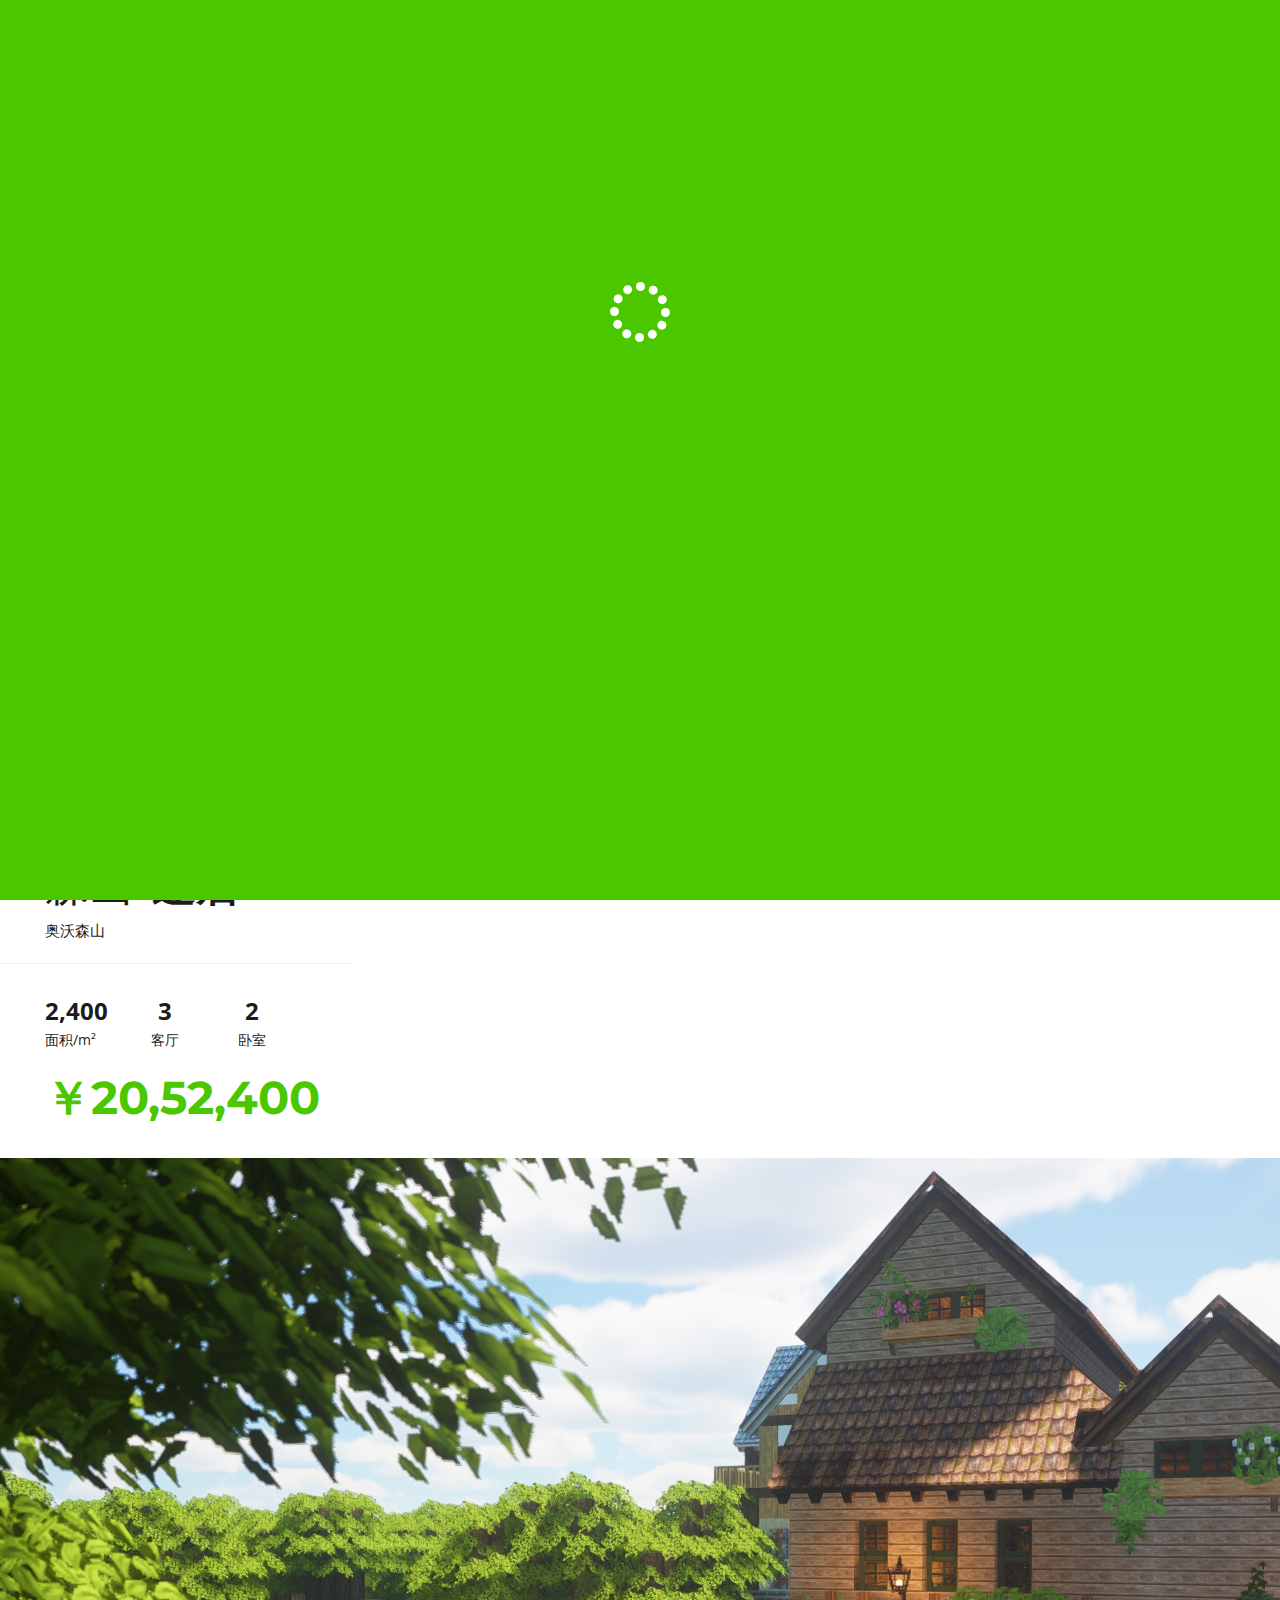
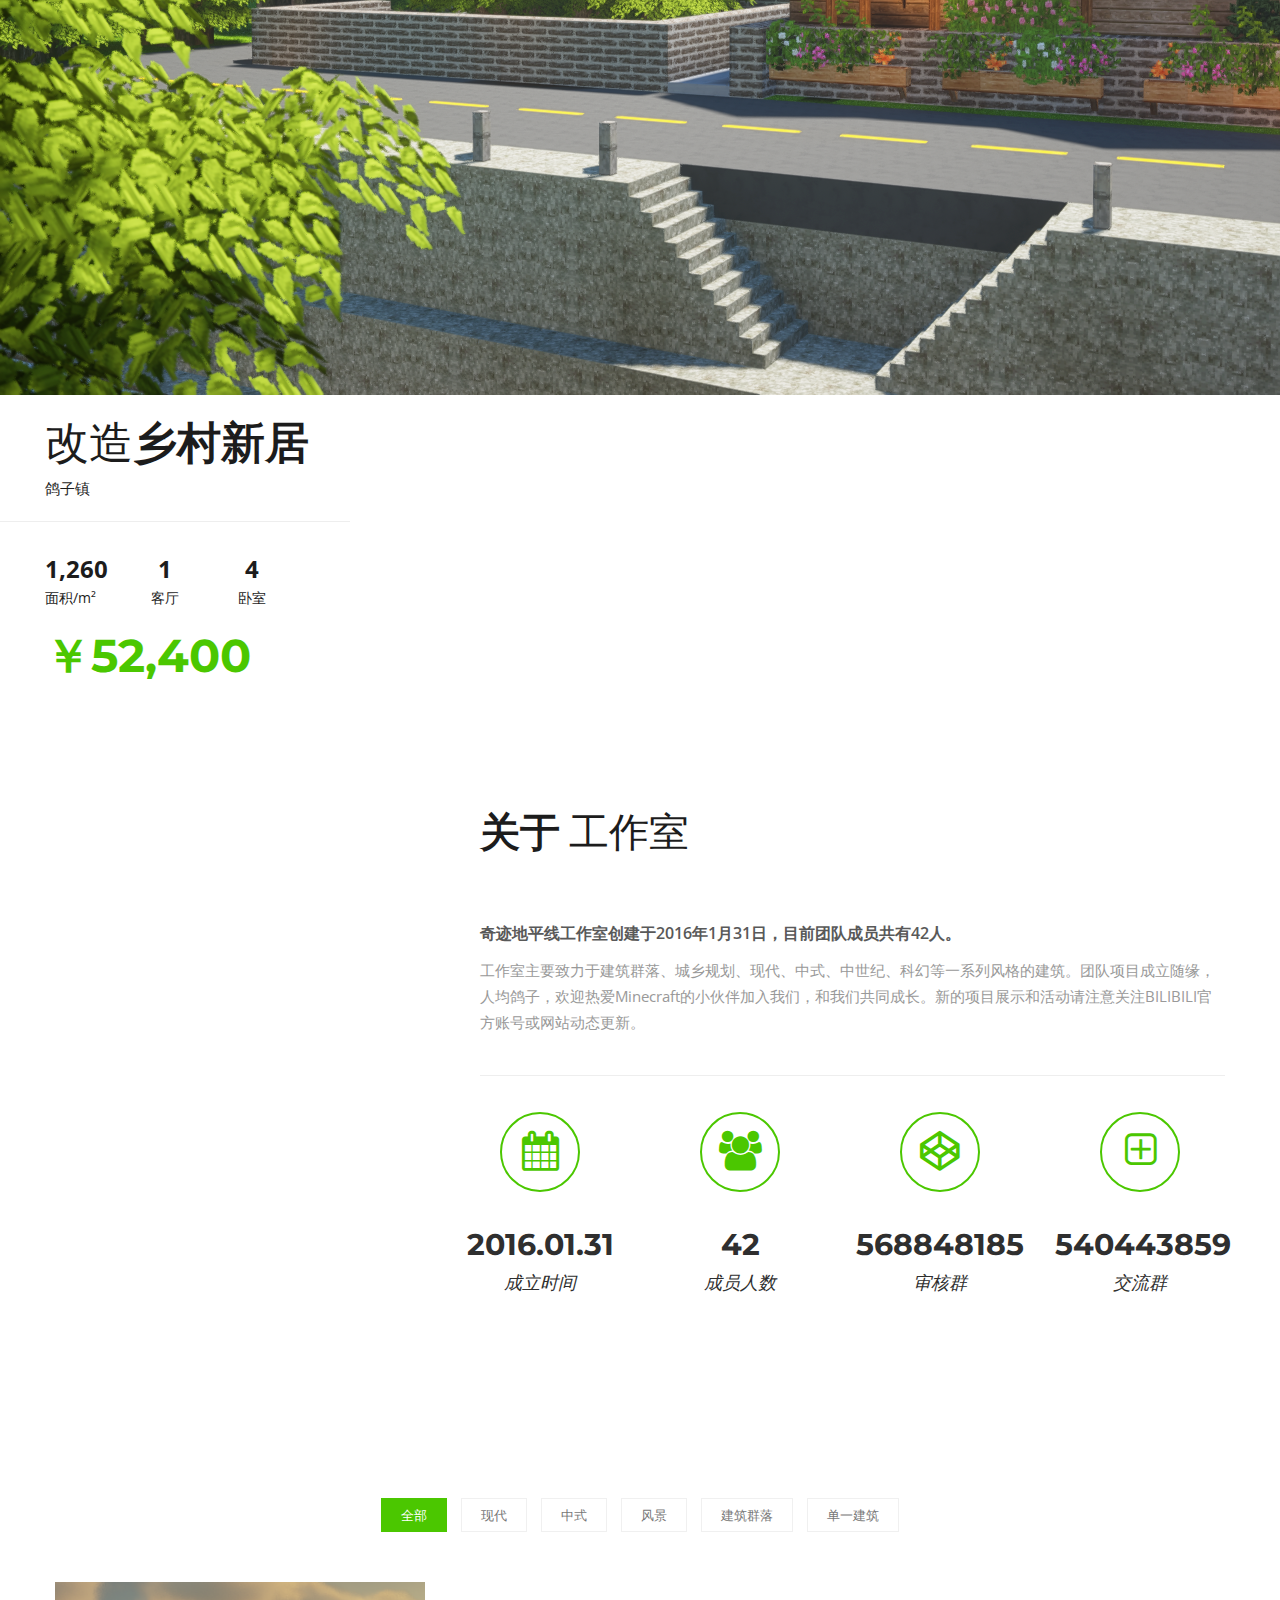
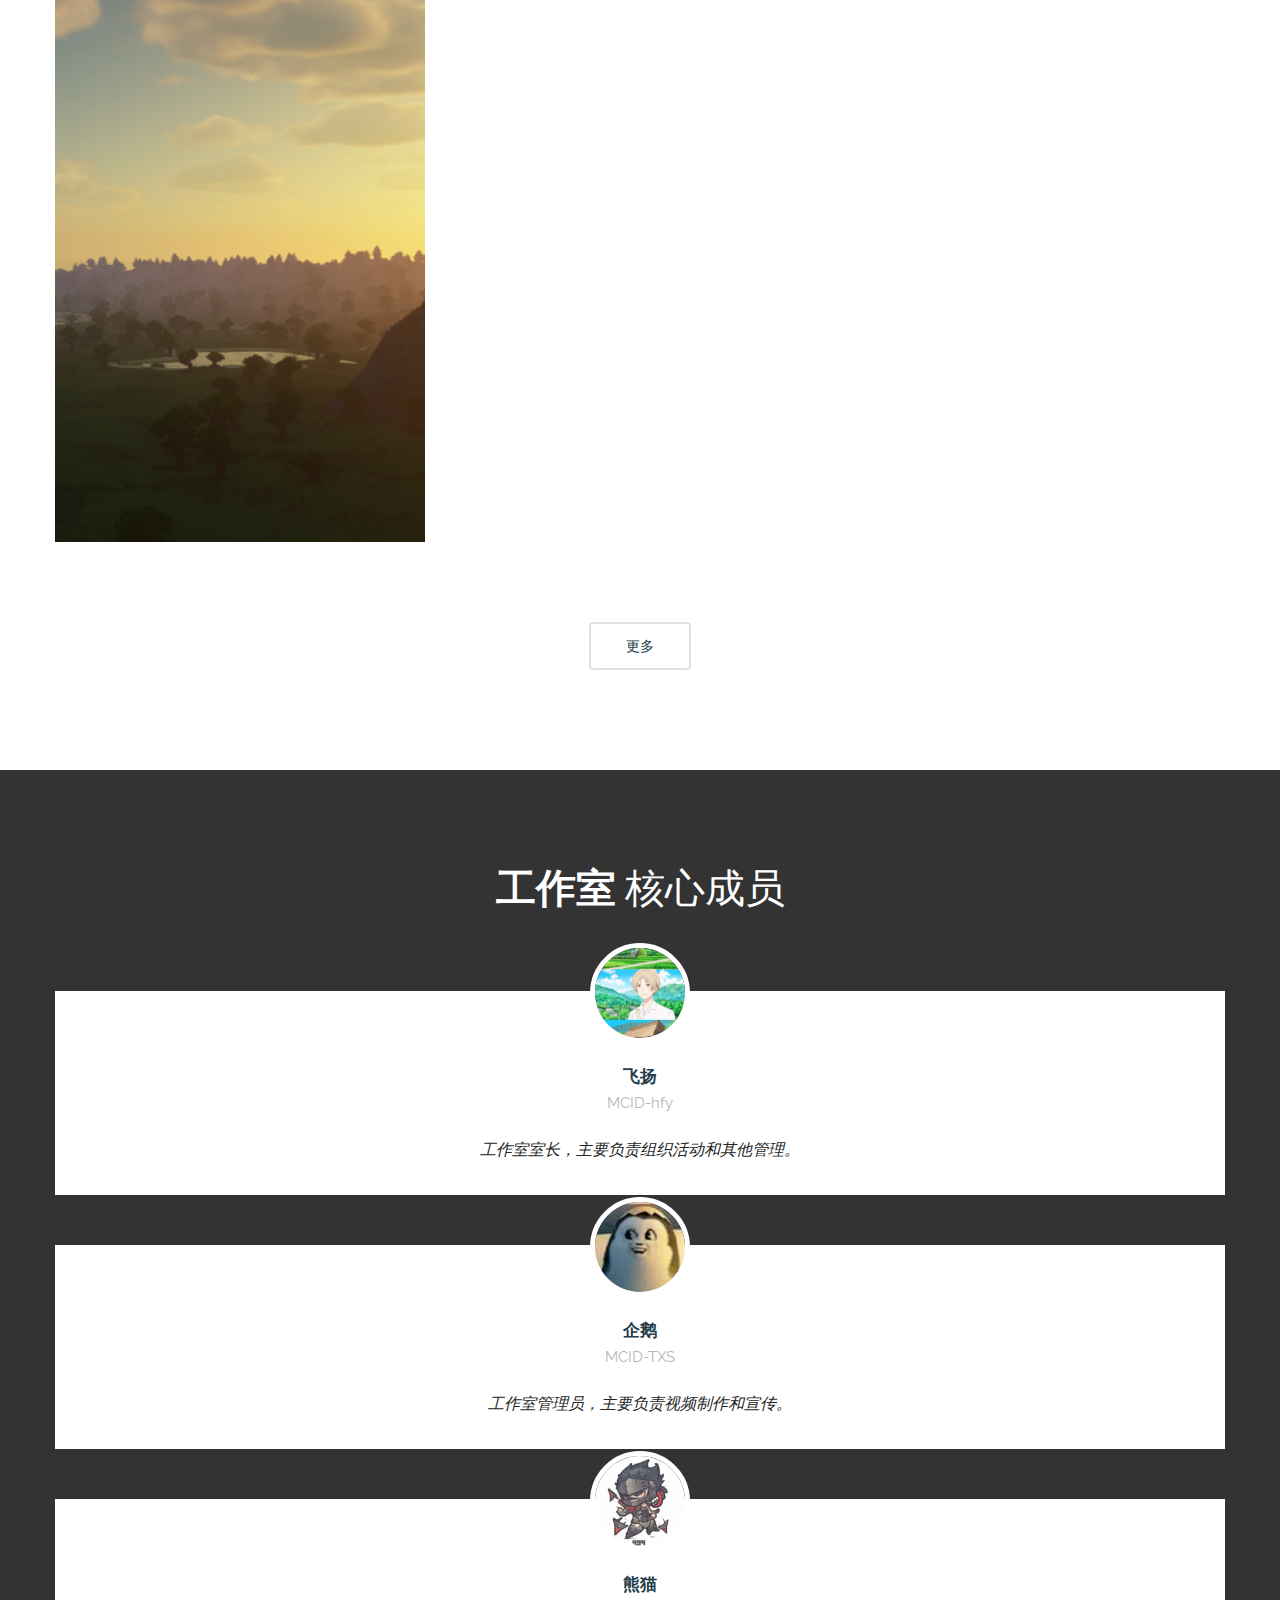
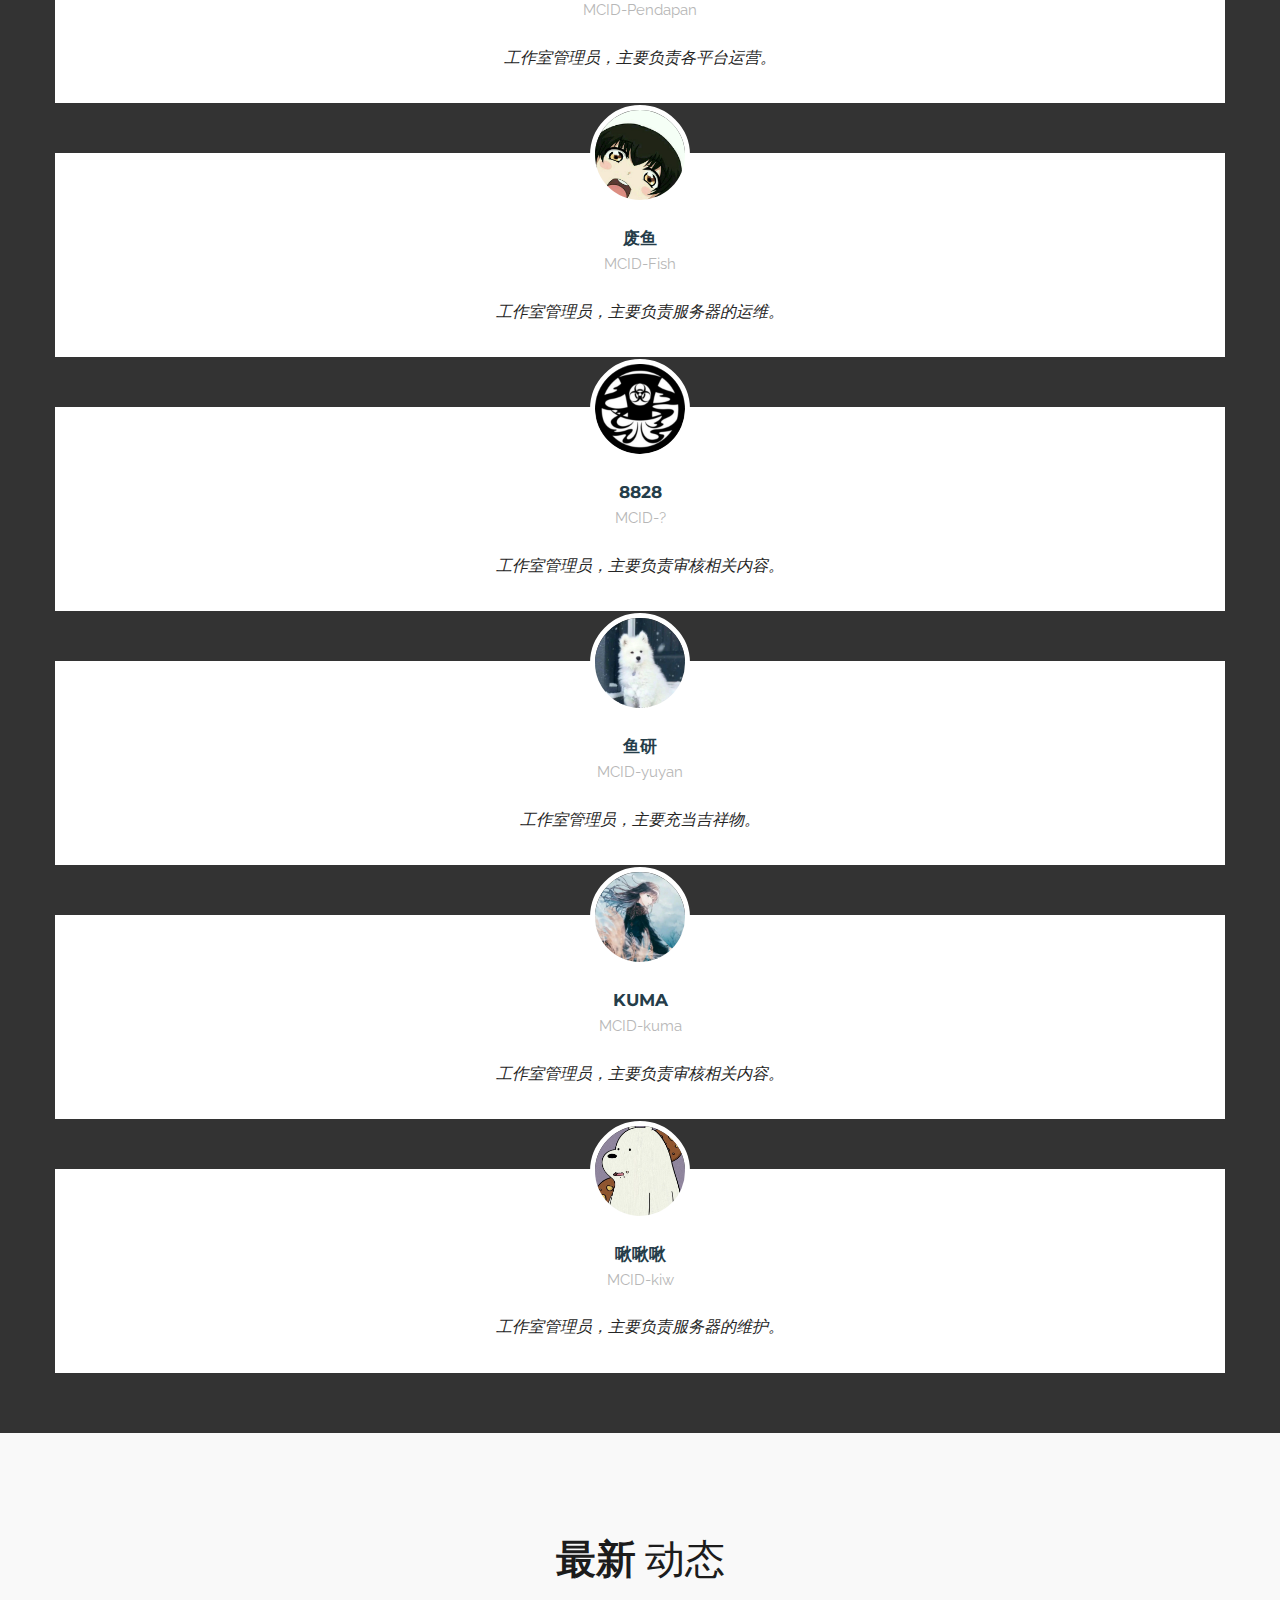
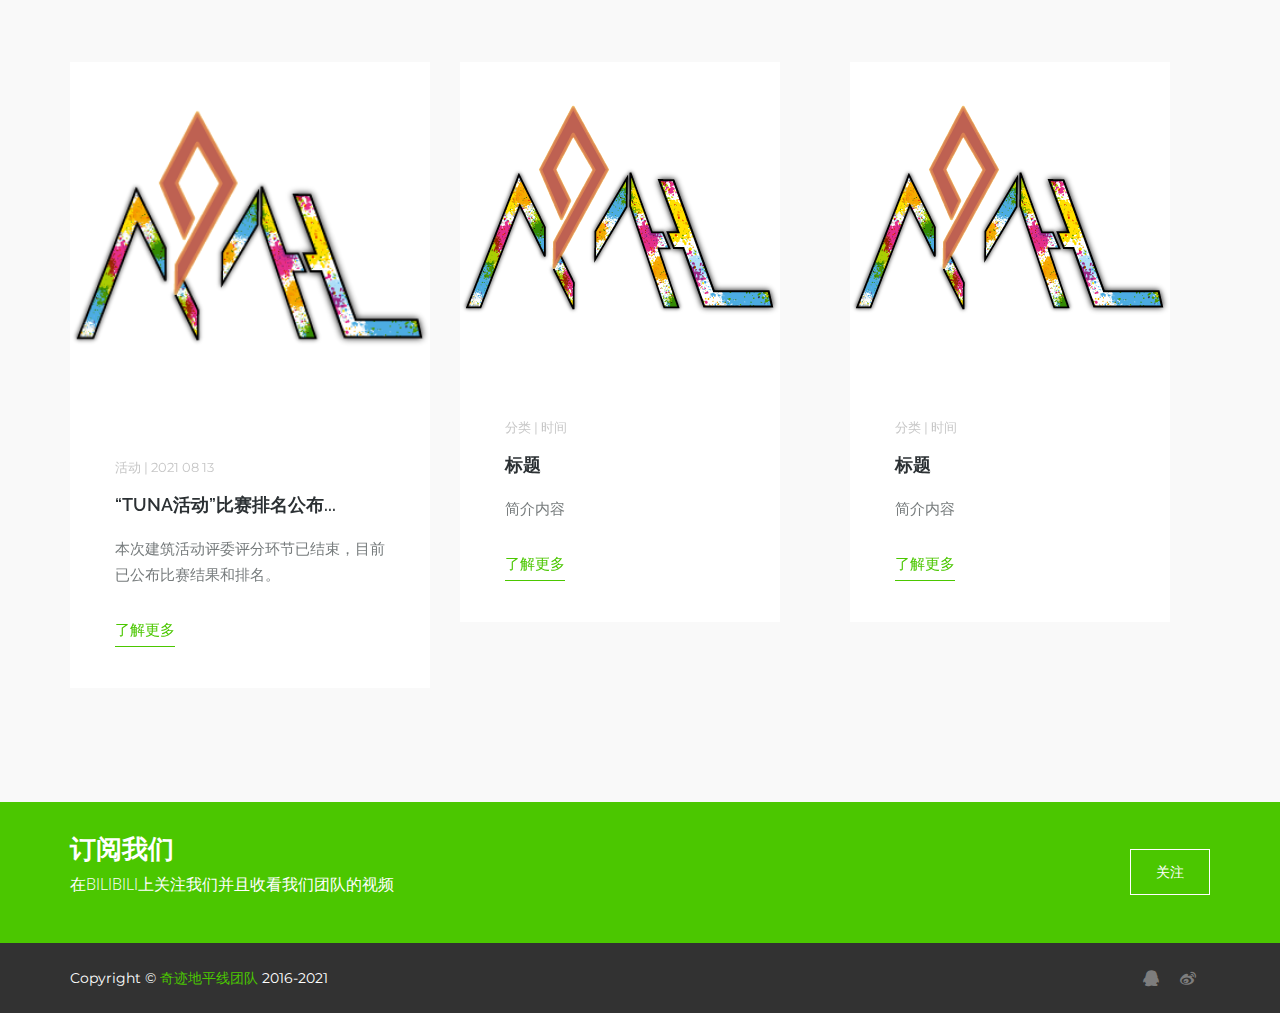
==== index.html @ 658e9bb0 "第二次更新" ====
﻿<!DOCTYPE html>
<html>
<!-- 网站设计：Mapletav （夹带私货嘿嘿 三3三） -->
<head>
    <meta charset="utf-8">
    <title>奇迹地平线工作室</title>
    <link href="css/bootstrap.css" rel="stylesheet">
    <link href="css/revolution-slider.css" rel="stylesheet">
    <link href="css/style.css" rel="stylesheet">
    <meta http-equiv="X-UA-Compatible" content="IE=edge">
    <meta name="viewport" content="width=device-width, initial-scale=1.0, maximum-scale=1.0, user-scalable=0">
    <link href="css/responsive.css" rel="stylesheet">
    <link rel="stylesheet" href="customizer/css/style.css" />
    <link rel="stylesheet" href="css/skin/color1.css" id="customizerSkinCSS" />
    <link rel="shortcut icon" href="images/icon.png">
</head>
<meta name="viewport" content="width=device-width,initial-scale=1.0,user-scalable=no">
<body>

<!-- 主要部分 -->
<div class="page-wrapper">
	
<!-- 无需修改 -->
    <div class="preloader">
        <div class="sk-circle">
            <div class="sk-circle1 sk-child"></div>
            <div class="sk-circle2 sk-child"></div>
            <div class="sk-circle3 sk-child"></div>
            <div class="sk-circle4 sk-child"></div>
            <div class="sk-circle5 sk-child"></div>
            <div class="sk-circle6 sk-child"></div>
            <div class="sk-circle7 sk-child"></div>
            <div class="sk-circle8 sk-child"></div>
            <div class="sk-circle9 sk-child"></div>
            <div class="sk-circle10 sk-child"></div>
            <div class="sk-circle11 sk-child"></div>
            <div class="sk-circle12 sk-child"></div>
        </div>
    </div>

<!-- 上栏 -->
    <header class="main-header header-style-two">
        <div class="sticky-header">
            <div class="auto-container clearfix">		
                <!--Logo-->
                <div class="logo pull-left">
                    <a href="index.html" class="img-responsive"><img src="images/logo.png" alt="Homestate"></a>
                </div>
                <div class="right-col pull-right">
                    <nav class="main-menu">
                        <div class="navbar-header">   
                            <button type="button" class="navbar-toggle" data-toggle="collapse" data-target=".navbar-collapse">
                            <span class="icon-bar"></span>
                            <span class="icon-bar"></span>
                            <span class="icon-bar"></span>
                            </button>
                        </div>
						<!--引导-->
                        <div class="navbar-collapse collapse clearfix">
                            <ul class="navigation clearfix">
                                <li><a href="#">首页</a></li>
                                <li><a href="image.html">图库</a></li>
                                <li><a href="news.html">动态</a></li>                                      
                            </ul>
						</div>
                    </nav>
                </div>
            </div>
        </div>
    </header>
    
<!-- 头版 -->
    <section class="main-slider style-two">
        <div class="tp-banner-container">
            <div class="tp-banner">
                <ul>   
                <li data-transition="fade" data-slotamount="1" data-masterspeed="1000" data-thumb="images/aws-m.png"  data-saveperformance="off"  data-title="Awesome Title Here">
                    <img src="images/aws-m.png"  alt=""  data-bgposition="center top" data-bgfit="cover" data-bgrepeat="no-repeat"> 
                    <div class="tp-caption sfl sfb tp-resizeme"
                    data-x="left" data-hoffset="15"
                    data-y="center" data-voffset="0"
                    data-speed="1500"
                    data-start="500"
                    data-easing="easeOutExpo"
                    data-splitin="none"
                    data-splitout="none"
                    data-elementdelay="0.01"
                    data-endelementdelay="0.3"
                    data-endspeed="1200"
                    data-endeasing="Power4.easeIn">
                        <!--Slide Content-->
                        <div class="outer-box">
                            <div class="top-area">
                                <h2>森山-<span>蓬居</span></h2>
                                <div class="text">奥沃森山</div>
                            </div>
                            <div class="bottom-area">
                                <ul class="info-list clearfix">
                                    <li><strong>2,400</strong>面积/m²</li>
                                    <li><strong>3</strong>客厅</li>
                                    <li><strong>2</strong>卧室</li>
                                </ul>
                                <div class="price">￥20,52,400</div>
                            </div> 
                            <span class="curve-right"></span>
                        </div>  
                    </div>  
                </li>
                <li data-transition="fade" data-slotamount="1" data-masterspeed="1000" data-thumb="images/aws-n.png"  data-saveperformance="off"  data-title="Awesome Title Here">
                    <img src="images/aws-n.png"  alt=""  data-bgposition="center top" data-bgfit="cover" data-bgrepeat="no-repeat"> 
                    <div class="tp-caption sfl sfb tp-resizeme"
                    data-x="right" data-hoffset="15"
                    data-y="center" data-voffset="0"
                    data-speed="1500"
                    data-start="500"
                    data-easing="easeOutExpo"
                    data-splitin="none"
                    data-splitout="none"
                    data-elementdelay="0.01"
                    data-endelementdelay="0.3"
                    data-endspeed="1200"
                    data-endeasing="Power4.easeIn">
                        <!--Slide Content-->
                        <div class="outer-box">
                            <div class="top-area">
                                <h2>改造<span>乡村新居</span></h2>
                                <div class="text">鸽子镇</div>
                            </div>
                            <div class="bottom-area">
                                <ul class="info-list clearfix">
                                    <li><strong>1,260</strong>面积/m²</li>
                                    <li><strong>1</strong>客厅</li>
                                    <li><strong>4</strong>卧室</li>
                                </ul>
                                <div class="price">￥52,400</div>
                            </div>
                            <span class="curve-left"></span>
                        </div>  
                    </div>  
                </li>
                </ul>
                <div class="tp-bannertimer"></div>
            </div>
        </div>
    </section>

<!-- 简介 -->
    <section class="about-section">
        <div class="auto-container">
            <div class="row">
                <div class="col-lg-4 col-md-4 text-center-sm text-center-xs">
                    <!-- .img-holder -->
                    <div class="img-holder">
                        <img src="images/resource/00.png" alt="">
                    </div><!-- /.img-holder -->
                </div>
                <!-- .about-text -->
                <div class="col-lg-8 col-md-8 about-text">
                    <!--Section Title-->
                    <div class="sec-title style-2">
                        <h2>关于 <span>工作室</span></h2>
                        <div class="separator small-separator"></div>
                    </div>

                    <div class="headding">
                        <p>奇迹地平线工作室创建于2016年1月31日，目前团队成员共有42人。</p>
                    </div>
                    <div class="text">
                        <p>工作室主要致力于建筑群落、城乡规划、现代、中式、中世纪、科幻等一系列风格的建筑。团队项目成立随缘，人均鸽子，欢迎热爱Minecraft的小伙伴加入我们，和我们共同成长。新的项目展示和活动请注意关注BILIBILI官方账号或网站动态更新。</p>
                    </div>
                    <!-- .room-amount -->

                    <div class="four-col-theme">
                        <div class="row clearfix">
                            
                            <!--Column-->
                            <article class="col-md-3 col-sm-3 col-xs-4 column">
                                <div class="inner-box">
                                    <div class="icon"><span class="fa fa-calendar"></span></div>
                                    <h3 class="count">2016.01.31</h3>
                                    <h4 class="title">成立时间</h4>
                                </div>
                            </article>
                            
                            <!--Column-->
                            <article class="col-md-3 col-sm-3 col-xs-4 column">
                                <div class="inner-box">
                                    <div class="icon"><span class="fa fa-users"></span></div>
                                    <h3 class="count">42</h3>
                                    <h4 class="title">成员人数</h4>
                                </div>
                            </article>
                            
                            <!--Column-->
                            <article class="col-md-3 col-sm-3 col-xs-4 column">
                                <div class="inner-box">
                                    <div class="icon"><span class="fa fa-codepen"></span></div>
                                    <h3 class="count">568848185</h3>
                                    <h4 class="title">审核群</h4>
                                </div>
                            </article>
                            
                            <!--Column-->
                            <article class="col-md-3 col-sm-3 col-xs-4 column">
                                <div class="inner-box">
                                    <div class="icon"><span class="fa fa-plus-square-o"></span></div>
                                    <h3 class="count">540443859</h3>
                                    <h4 class="title">交流群</h4>
                                </div>
                            </article>
                            
                        </div>
                    </div>
                </div><!-- /.about-text -->
            </div>
        </div>
    </section>

<!-- 相册 -->
    <section class="gallery-section padd-bott-100">
        <div class="auto-container">
        
            <!--Sortable Masonry-->
            <div class="sortable-masonry">
                <!--Filter-->
                <div class="filters text-center">
                    <ul class="filter-tabs filter-btns clearfix">
                        <li class="active filter" data-role="button" data-filter=".all"><span class="txt">全部</span></li>
                        <li class="filter" data-role="button" data-filter=".xd"><span class="txt">现代</span></li>
                        <li class="filter" data-role="button" data-filter=".zs"><span class="txt">中式</span></li>
                        <li class="filter" data-role="button" data-filter=".fj"><span class="txt">风景</span></li>
                        <li class="filter" data-role="button" data-filter=".ql"><span class="txt">建筑群落</span></li>
                        <li class="filter" data-role="button" data-filter=".dy"><span class="txt">单一建筑</span></li>
                    </ul>
                </div>
                <div class="row items-container clearfix">
                    
                    <!--Default Portfolio Item-->
                    <div class="col-md-4 col-sm-6 col-xs-12 masonry-item default-portfolio-item all ql zs">
                        <div class="inner-box">
                            <figure class="image-box"><img src="images/resource/01.png" alt=""></figure>
                            <!--Overlay Box-->
                            <div class="overlay-box">
                                <div class="overlay-inner">
                                    <div class="content">
                                        <h3><a href="#gallery-popup" class=" has-gallery-popup" title="版权声明">作者 | 明轩</a></h3>
                                    </div>
                                </div>
                            </div>
                            <!--Gallery Popup Button-->
                            <a href="#gallery-popup" class="image-link has-gallery-popup" title="版权声明"><span class="icon fa fa-copyright"></span></a>
                        </div>
                    </div>
                    
                    <!--Default Portfolio Item-->
                    <div class="col-md-4 col-sm-6 col-xs-12 masonry-item default-portfolio-item all zs dy">
                        <div class="inner-box">
                            <figure class="image-box"><img src="images/resource/02.png" alt=""></figure>
                            <!--Overlay Box-->
                            <div class="overlay-box">
                                <div class="overlay-inner">
                                    <div class="content">
                                        <h3><a href="#gallery-popup" class=" has-gallery-popup" title="版权声明">作者 | 黄瓜</a></h3>
                                    </div>
                                </div>
                            </div>
                            <!--Gallery Popup Button-->
                            <a href="#gallery-popup" class="image-link has-gallery-popup" title="版权声明"><span class="icon fa fa-copyright"></span></a>
                        </div>
                    </div>
                    
                    <!--Default Portfolio Item-->
                    <div class="col-md-4 col-sm-6 col-xs-12 masonry-item default-portfolio-item all dy">
                        <div class="inner-box">
                            <figure class="image-box"><img src="images/resource/03.jpeg" alt=""></figure>
                            <!--Overlay Box-->
                            <div class="overlay-box">
                                <div class="overlay-inner">
                                    <div class="content">
                                        <h3><a href="#gallery-popup" class=" has-gallery-popup" title="版权声明">作者 | 鱼研</a></h3>
                                    </div>
                                </div>
                            </div>
                            <!--Gallery Popup Button-->
                            <a href="#gallery-popup" class="image-link has-gallery-popup" title="版权声明"><span class="icon fa fa-copyright"></span></a>
                        </div>
                    </div>
                    
                    <!--Default Portfolio Item-->
                    <div class="col-md-4 col-sm-6 col-xs-12 masonry-item default-portfolio-item all fj">
                        <div class="inner-box">
                            <figure class="image-box"><img src="images/resource/06.png" alt=""></figure>
                            <!--Overlay Box-->
                            <div class="overlay-box">
                                <div class="overlay-inner">
                                    <div class="content">
                                        <h3><a href="#gallery-popup" class=" has-gallery-popup" title="版权声明">作者 | TXS</a></h3>
                                    </div>
                                </div>
                            </div>
                            <!--Gallery Popup Button-->
                            <a href="#gallery-popup" class="image-link has-gallery-popup" title="版权声明"><span class="icon fa fa-copyright"></span></a>
                        </div>
                    </div>
                    
                    <!--Default Portfolio Item-->
                    <div class="col-md-4 col-sm-6 col-xs-12 masonry-item default-portfolio-item all ql xd">
                        <div class="inner-box">
                            <figure class="image-box"><img src="images/resource/05.png" alt=""></figure>
                            <!--Overlay Box-->
                            <div class="overlay-box">
                                <div class="overlay-inner">
                                    <div class="content">
                                        <h3><a href="#gallery-popup" class=" has-gallery-popup" title="版权声明">作者 | TXS、AoSword、daming1</a></h3>
                                    </div>
                                </div>
                            </div>
                            <!--Gallery Popup Button-->
                            <a href="#gallery-popup" class="image-link has-gallery-popup" title="版权声明"><span class="icon fa fa-copyright"></span></a>
                        </div>
                    </div>
                    
                    <!--Default Portfolio Item-->
                    <div class="col-md-4 col-sm-6 col-xs-12 masonry-item default-portfolio-item all xd dy">
                        <div class="inner-box">
                            <figure class="image-box"><img src="images/resource/04.png" alt=""></figure>
                            <!--Overlay Box-->
                            <div class="overlay-box">
                                <div class="overlay-inner">
                                    <div class="content">
                                        <h3><a href="#gallery-popup" class=" has-gallery-popup" title="版权声明">作者 | AoSword、黄瓜</a></h3>
                                    </div>
                                </div>
                            </div>
                            <!--Gallery Popup Button-->
                            <a href="#gallery-popup" class="image-link has-gallery-popup" title="版权声明"><span class="icon fa fa-copyright"></span></a>
                        </div>
                    </div>
                 
                </div>
                <div class="load-more-outer padd-top-50 text-center"><a href="image.html" class="theme-btn btn-style-six">更多</a></div>
            </div>
        </div>
    </section>

<!-- 成员名单 -->
    <section class="testimonials-section">
        <div class="auto-container">
            
            <div class="sec-title">
                <h2>工作室 <span>核心成员</span></h2>
                <div class="separator small-separator"></div>
            </div>
            
            <!--Slider-->      
            <div class="testimonials-slider column-carousel three-column">
                
                <!--Slide-->
                <article class="slide-item">
                    <figure class="image-box"><img src="images/tx/01.jpg" alt=""></figure>
                    <div class="info-box">
                        <h3>飞扬</h3>
                        <p class="designation">MCID-hfy</p>
                    </div>
                    <div class="slide-text">
                        <p>工作室室长，主要负责组织活动和其他管理。</p>
                    </div>
                </article>
                
				<!--Slide-->
                <article class="slide-item">
                    <figure class="image-box"><img src="images/tx/02.jpg" alt=""></figure>
                    <div class="info-box">
                        <h3>企鹅</h3>
                        <p class="designation">MCID-TXS</p>
                    </div>
                    <div class="slide-text">
                        <p>工作室管理员，主要负责视频制作和宣传。</p>
                    </div>
                </article>
				
                <!--Slide-->
                <article class="slide-item">
                    <figure class="image-box"><img src="images/tx/03.jpg" alt=""></figure>
                    <div class="info-box">
                        <h3>熊猫</h3>
                        <p class="designation">MCID-Pendapan</p>
                    </div>
                    <div class="slide-text">
                        <p>工作室管理员，主要负责各平台运营。</p>
                    </div>
                </article>
                
                <!--Slide-->
                <article class="slide-item">
                    <figure class="image-box"><img src="images/tx/04.jpg" alt=""></figure>
                    <div class="info-box">
                        <h3>废鱼</h3>
                        <p class="designation">MCID-Fish</p>
                    </div>
                    <div class="slide-text">
                        <p>工作室管理员，主要负责服务器的运维。</p>
                    </div>
                </article>
                
                <!--Slide-->
                <article class="slide-item">
                    <figure class="image-box"><img src="images/tx/05.jpg" alt=""></figure>
                    <div class="info-box">
                        <h3>8828</h3>
                        <p class="designation">MCID-?</p>
                    </div>
                    <div class="slide-text">
                        <p>工作室管理员，主要负责审核相关内容。</p>
                    </div>
                </article>
                
                <!--Slide-->
                <article class="slide-item">
                    <figure class="image-box"><img src="images/tx/06.jpg" alt=""></figure>
                    <div class="info-box">
                        <h3>鱼研</h3>
                        <p class="designation">MCID-yuyan</p>
                    </div>
                    <div class="slide-text">
                        <p>工作室管理员，主要充当吉祥物。</p>
                    </div>
                </article>
                
                <!--Slide-->
                <article class="slide-item">
                    <figure class="image-box"><img src="images/tx/07.jpg" alt=""></figure>
                    <div class="info-box">
                        <h3>Kuma</h3>
                        <p class="designation">MCID-kuma</p>
                    </div>         
                    <div class="slide-text">
                        <p>工作室管理员，主要负责审核相关内容。</p>
                    </div>
                </article>
                
                <!--Slide-->
                <article class="slide-item">
                    <figure class="image-box"><img src="images/tx/08.jpg" alt=""></figure>
                    <div class="info-box">
                        <h3>啾啾啾</h3>
                        <p class="designation">MCID-kiw</p>
                    </div>
                    
                    <div class="slide-text">
                        <p>工作室管理员，主要负责服务器的维护。</p>
                    </div>
                </article>
				
            </div>
        </div>    
    </section>

<!-- 动态更新 -->
    <section class="recent-news">
        <div class="container">
            <div class="sec-title">
                <h2>最新 <span>动态</span></h2>
                <div class="separator small-separator"></div>
            </div>
            <div class="row">

			    <!-- 第一条动态 -->
                <div class="col-md-4 col-sm-6 col-xs-12">
                    <div class="single-column hvr-float-shadow">
                        <div class="img-box">
                            <img src="images/2021-logo.png" alt="">
                        </div>
                        <div class="content">
                            <h3><span>活动</span>  | <span>2021 08 13</span></h3>
                            <h2><a href="#">“TUNA活动”比赛排名公布...</a></h2>
                            <p>本次建筑活动评委评分环节已结束，目前已公布比赛结果和排名。</p>
                            <a href="#" class="btn-style-default">了解更多</a>
                        </div>
                    </div>   
                </div>
				
				<!-- 第二条动态 -->
                <div class="col-md-4 col-sm-6 col-xs-12">
                    <div class="single-column hvr-float-shadow">
                        <div class="img-box">
                            <img src="images/2021-logo.png" alt="">
                        </div>
                        <div class="content">
                            <h3><span>分类</span>  | <span>时间</span></h3>
                            <h2><a href="#">标题</a></h2>
                            <p>简介内容</p>
                            <a href="#" class="btn-style-default">了解更多</a>
                        </div>
                    </div>   
                </div>
				
				<!-- 第三条动态 -->
                <div class="col-md-4 col-sm-6 col-xs-12">
                    <div class="single-column hvr-float-shadow">
                        <div class="img-box">
                            <img src="images/2021-logo.png" alt="">
                        </div>
                        <div class="content">
                            <h3><span>分类</span>  | <span>时间</span></h3>
                            <h2><a href="#">标题</a></h2>
                            <p>简介内容</p>
                            <a href="#" class="btn-style-default">了解更多</a>
                        </div>
                    </div>   
                </div>

            </div>
        </div>
    </section>
	
<!-- 插入信息 -->
    <section class="call-out">
        <div class="container">
            <div class="row">

                <div class="column col-md-9 col-sm-12 col-xs-12">
                    <h2>订阅我们</h2>
                    <p>在BILIBILI上关注我们并且收看我们团队的视频</p>
                </div>

                <div class="column col-md-3 col-sm-12 col-xs-12">
                    <div class="text-right padd-top-20">
                        <a href="https://space.bilibili.com/637477054" class="theme-btn btn-style-one">关注</a>
                    </div>
                </div>
            </div>
        </div>
    </section>

<!-- 脚注 -->
    <footer class="main-footer">
        <div class="container">
            <div class="copy-right pull-left">
                Copyright © <span>奇迹地平线团队</span> 2016-2021
            </div>
            <div class="menu pull-right">
                <ul class="clearfix">
                    <li class="social-links">
                        <a href="https://jq.qq.com/?_wv=1027&k=0vxmqtFQ"><span class="fa fa-qq"></span></a>
						<a href="https://weibo.com/u/6526071250"><span class="fa fa-weibo"></span></a>
                    </li>
                </ul>
            </div>
        </div>      
    </footer>
    
</div>

<!-- 返回顶部 -->
<div class="scroll-to-top scroll-to-target" data-target=".main-header"><span class="icon fa fa-long-arrow-up"></span></div>

<!-- 版权声明 -->
<div class="gallery-box" id="gallery-popup">
    <!--Bg Fade Layer-->
    <div class="bg-fade-layer"></div>
    
    <div class="popup-container">
        <div class="popup-content">
        
            <div class="popup-header">
                <button type="button" class="btn-close"><span class="fa fa-close"></span></button>
                <h3>版权声明</h3>
            </div>
            
            <div class="content-outer">
                         
                <div class="lower-content">
                    <div class="desc-text">
本站内所有素材图片作品（除成员头像外）均是奇迹地平线团队成员或已获得他人许可而上传分享，奇迹地平线团队拥有所有版权和使用权，仅供学习交流，未经原作者授权，请勿作他用。
					</div>
					<div class="desc-text">
					根据《中华人民共和国著作权法》第二十二条规定，在下列情况下使用作品，可以不经著作权人许可，不向其支付报酬，但应当指明作者姓名、作品名称，并且不得侵犯著作权人依照本法享有的其他权利：<br/>
					（一）为个人学习、研究或者欣赏，使用他人已经发表的作品；<br/>
					（二）为介绍、评论某一作品或者说明某一问题，在作品中适当引用他人已经发表的作品；<br/>
					（三）为报道时事新闻，在报纸、期刊、广播电台、电视台等媒体中不可避免地再现或者引用已经发表的作品；<br/>
					（四）报纸、期刊、广播电台、电视台等媒体刊登或者播放其他报纸、期刊、广播电台、电视台等媒体已经发表的关于政治、经济、宗教问题的时事性文章，但作者声明不许刊登、播放的除外；<br/>
					（五）报纸、期刊、广播电台、电视台等媒体刊登或者播放在公众集会上发表的讲话，但作者声明不许刊登、播放的除外；<br/>
					（六）为学校课堂教学或者科学研究，翻译或者少量复制已经发表的作品，供教学或者科研人员使用，但不得出版发行；<br/>
					（七）国家机关为执行公务在合理范围内使用已经发表的作品；<br/>
					（八）图书馆、档案馆、纪念馆、博物馆、美术馆等为陈列或者保存版本的需要，复制本馆收藏的作品；<br/>
					（九）免费表演已经发表的作品，该表演未向公众收取费用，也未向表演者支付报酬；<br/>
					（十）对设置或者陈列在室外公共场所的艺术作品进行临摹、绘画、摄影、录像；<br/>
					（十一）将中国公民、法人或者其他组织已经发表的以汉语言文字创作的作品翻译成少数民族语言文字作品在国内出版发行；<br/>
					（十二）将已经发表的作品改成盲文出版。<br/>
					前款规定适用于对出版者、表演者、录音录像制作者、广播电台、电视台的权利的限制。
                </div>
					<div class="desc-text">©2016-2021 奇迹地平线团队 All rights reserved.</div>
                </div>
                
            </div>
            
        </div>
    <!--popup-content -->
    </div>
<!-- popup-container -->
</div>

<!-- 无需修改 -->
<script src="js/jquery.js"></script> 
<script src="js/bootstrap.min.js"></script>
<script src="js/revolution.min.js"></script>
<script src="js/jquery.fancybox.pack.js"></script>
<script src="js/isotope.js"></script>
<script src="js/mixitup.js"></script>
<script src="js/owl.js"></script>
<script src="js/jquery.easing.min.js"></script>
<script src="js/masterslider/masterslider.js"></script>
<script src="js/wow.js"></script>
<script src="js/default-map-script.js"></script>
<script src="js/script.js"></script>
<script type="text/javascript" src="https://cdnjs.cloudflare.com/ajax/libs/js-cookie/2.1.2/js.cookie.min.js"></script>
<script src="customizer/plugins/malihu-custom-scrollbar-plugin-master/jquery.mCustomScrollbar.concat.min.js"></script>
<script src="customizer/js/customizer.js"></script>
</body>
</html>
---- css/revolution-slider.css ----
.tp-static-layers{position:absolute;z-index:505;top:0;left:0}.tp-hide-revslider,.tp-caption.tp-hidden-caption{visibility:hidden!important;display:none!important}.tp-caption{z-index:1;white-space:nowrap}.tp-caption-demo .tp-caption{position:relative!important;display:inline-block;margin-bottom:10px;margin-right:20px!important}.tp-caption.whitedivider3px{color:#000;text-shadow:none;background-color:#fff;background-color:rgba(255,255,255,1);text-decoration:none;min-width:408px;min-height:3px;background-position:initial initial;background-repeat:initial initial;border-width:0;border-color:#000;border-style:none}.tp-caption.finewide_large_white{color:#fff;text-shadow:none;font-size:60px;line-height:60px;font-weight:300;font-family:"Open Sans",sans-serif;background-color:transparent;text-decoration:none;text-transform:uppercase;letter-spacing:8px;border-width:0;border-color:#000;border-style:none}.tp-caption.whitedivider3px{color:#000;text-shadow:none;background-color:#fff;background-color:rgba(255,255,255,1);text-decoration:none;font-size:0;line-height:0;min-width:468px;min-height:3px;border-width:0;border-color:#000;border-style:none}.tp-caption.finewide_medium_white{color:#fff;text-shadow:none;font-size:37px;line-height:37px;font-weight:300;font-family:"Open Sans",sans-serif;background-color:transparent;text-decoration:none;text-transform:uppercase;letter-spacing:5px;border-width:0;border-color:#000;border-style:none}.tp-caption.boldwide_small_white{font-size:25px;line-height:25px;font-weight:800;font-family:"Open Sans",sans-serif;color:#fff;text-decoration:none;background-color:transparent;text-shadow:none;text-transform:uppercase;letter-spacing:5px;border-width:0;border-color:#000;border-style:none}.tp-caption.whitedivider3px_vertical{color:#000;text-shadow:none;background-color:#fff;background-color:rgba(255,255,255,1);text-decoration:none;font-size:0;line-height:0;min-width:3px;min-height:130px;border-width:0;border-color:#000;border-style:none}.tp-caption.finewide_small_white{color:#fff;text-shadow:none;font-size:25px;line-height:25px;font-weight:300;font-family:"Open Sans",sans-serif;background-color:transparent;text-decoration:none;text-transform:uppercase;letter-spacing:5px;border-width:0;border-color:#000;border-style:none}.tp-caption.finewide_verysmall_white_mw{font-size:13px;line-height:25px;font-weight:400;font-family:"Open Sans",sans-serif;color:#fff;text-decoration:none;background-color:transparent;text-shadow:none;text-transform:uppercase;letter-spacing:5px;max-width:470px;white-space:normal!important;border-width:0;border-color:#000;border-style:none}.tp-caption.lightgrey_divider{text-decoration:none;background-color:#ebebeb;background-color:rgba(235,235,235,1);width:370px;height:3px;background-position:initial initial;background-repeat:initial initial;border-width:0;border-color:#222;border-style:none}.tp-caption.finewide_large_white{color:#FFF;text-shadow:none;font-size:60px;line-height:60px;font-weight:300;font-family:"Open Sans",sans-serif;background-color:rgba(0,0,0,0);text-decoration:none;text-transform:uppercase;letter-spacing:8px;border-width:0;border-color:#000;border-style:none}.tp-caption.finewide_medium_white{color:#FFF;text-shadow:none;font-size:34px;line-height:34px;font-weight:300;font-family:"Open Sans",sans-serif;background-color:rgba(0,0,0,0);text-decoration:none;text-transform:uppercase;letter-spacing:5px;border-width:0;border-color:#000;border-style:none}.tp-caption.huge_red{position:absolute;color:#df4b6b;font-weight:400;font-size:150px;line-height:130px;font-family:'Oswald',sans-serif;margin:0;border-width:0;border-style:none;white-space:nowrap;background-color:#2d3136;padding:0}.tp-caption.middle_yellow{position:absolute;color:#fbd572;font-weight:600;font-size:50px;line-height:50px;font-family:'Open Sans',sans-serif;margin:0;border-width:0;border-style:none;white-space:nowrap}.tp-caption.huge_thin_yellow{position:absolute;color:#fbd572;font-weight:300;font-size:90px;line-height:90px;font-family:'Open Sans',sans-serif;margin:0;letter-spacing:20px;border-width:0;border-style:none;white-space:nowrap}.tp-caption.big_dark{position:absolute;color:#333;font-weight:700;font-size:70px;line-height:70px;font-family:"Open Sans";margin:0;border-width:0;border-style:none;white-space:nowrap}.tp-caption.medium_dark{position:absolute;color:#333;font-weight:300;font-size:40px;line-height:40px;font-family:"Open Sans";margin:0;letter-spacing:5px;border-width:0;border-style:none;white-space:nowrap}.tp-caption.medium_grey{position:absolute;color:#fff;text-shadow:0 2px 5px rgba(0,0,0,0.5);font-weight:700;font-size:20px;line-height:20px;font-family:Arial;padding:2px 4px;margin:0;border-width:0;border-style:none;background-color:#888;white-space:nowrap}.tp-caption.small_text{position:absolute;color:#fff;text-shadow:0 2px 5px rgba(0,0,0,0.5);font-weight:700;font-size:14px;line-height:20px;font-family:Arial;margin:0;border-width:0;border-style:none;white-space:nowrap}.tp-caption.medium_text{position:absolute;color:#fff;text-shadow:0 2px 5px rgba(0,0,0,0.5);font-weight:700;font-size:20px;line-height:20px;font-family:Arial;margin:0;border-width:0;border-style:none;white-space:nowrap}.tp-caption.large_bold_white_25{font-size:55px;line-height:65px;font-weight:700;font-family:"Open Sans";color:#fff;text-decoration:none;background-color:transparent;text-align:center;text-shadow:#000 0 5px 10px;border-width:0;border-color:#fff;border-style:none}.tp-caption.medium_text_shadow{font-size:25px;line-height:25px;font-weight:600;font-family:"Open Sans";color:#fff;text-decoration:none;background-color:transparent;text-align:center;text-shadow:#000 0 5px 10px;border-width:0;border-color:#fff;border-style:none}.tp-caption.large_text{position:absolute;color:#fff;text-shadow:0 2px 5px rgba(0,0,0,0.5);font-weight:700;font-size:40px;line-height:40px;font-family:Arial;margin:0;border-width:0;border-style:none;white-space:nowrap}.tp-caption.medium_bold_grey{font-size:30px;line-height:30px;font-weight:800;font-family:"Open Sans";color:#666;text-decoration:none;background-color:transparent;text-shadow:none;margin:0;padding:1px 4px 0;border-width:0;border-color:#ffd658;border-style:none}.tp-caption.very_large_text{position:absolute;color:#fff;text-shadow:0 2px 5px rgba(0,0,0,0.5);font-weight:700;font-size:60px;line-height:60px;font-family:Arial;margin:0;border-width:0;border-style:none;white-space:nowrap;letter-spacing:-2px}.tp-caption.very_big_white{position:absolute;color:#fff;text-shadow:none;font-weight:800;font-size:60px;line-height:60px;font-family:Arial;margin:0;border-width:0;border-style:none;white-space:nowrap;padding:0 4px;padding-top:1px;background-color:#000}.tp-caption.very_big_black{position:absolute;color:#000;text-shadow:none;font-weight:700;font-size:60px;line-height:60px;font-family:Arial;margin:0;border-width:0;border-style:none;white-space:nowrap;padding:0 4px;padding-top:1px;background-color:#fff}.tp-caption.modern_medium_fat{position:absolute;color:#000;text-shadow:none;font-weight:800;font-size:24px;line-height:20px;font-family:"Open Sans",sans-serif;margin:0;border-width:0;border-style:none;white-space:nowrap}.tp-caption.modern_medium_fat_white{position:absolute;color:#fff;text-shadow:none;font-weight:800;font-size:24px;line-height:20px;font-family:"Open Sans",sans-serif;margin:0;border-width:0;border-style:none;white-space:nowrap}.tp-caption.modern_medium_light{position:absolute;color:#000;text-shadow:none;font-weight:300;font-size:24px;line-height:20px;font-family:"Open Sans",sans-serif;margin:0;border-width:0;border-style:none;white-space:nowrap}.tp-caption.modern_big_bluebg{position:absolute;color:#fff;text-shadow:none;font-weight:800;font-size:30px;line-height:36px;font-family:"Open Sans",sans-serif;padding:3px 10px;margin:0;border-width:0;border-style:none;background-color:#4e5b6c;letter-spacing:0}.tp-caption.modern_big_redbg{position:absolute;color:#fff;text-shadow:none;font-weight:300;font-size:30px;line-height:36px;font-family:"Open Sans",sans-serif;padding:3px 10px;padding-top:1px;margin:0;border-width:0;border-style:none;background-color:#de543e;letter-spacing:0}.tp-caption.modern_small_text_dark{position:absolute;color:#555;text-shadow:none;font-size:14px;line-height:22px;font-family:Arial;margin:0;border-width:0;border-style:none;white-space:nowrap}.tp-caption.boxshadow{-moz-box-shadow:0 0 20px rgba(0,0,0,0.5);-webkit-box-shadow:0 0 20px rgba(0,0,0,0.5);box-shadow:0 0 20px rgba(0,0,0,0.5)}.tp-caption.black{color:#000;text-shadow:none}.tp-caption.noshadow{text-shadow:none}.tp-caption a{color:#ff7302;text-shadow:none;-webkit-transition:all .2s ease-out;-moz-transition:all .2s ease-out;-o-transition:all .2s ease-out;-ms-transition:all .2s ease-out}.tp-caption a:hover{color:#ffa902}.tp-caption.thinheadline_dark{position:absolute;color:rgba(0,0,0,0.85);text-shadow:none;font-weight:300;font-size:30px;line-height:30px;font-family:"Open Sans";background-color:transparent}.tp-caption.thintext_dark{position:absolute;color:rgba(0,0,0,0.85);text-shadow:none;font-weight:300;font-size:16px;line-height:26px;font-family:"Open Sans";background-color:transparent}.tp-caption.medium_bg_red a{color:#fff;text-decoration:none}.tp-caption.medium_bg_red a:hover{color:#fff;text-decoration:underline}.tp-caption.smoothcircle{font-size:30px;line-height:75px;font-weight:800;font-family:"Open Sans";color:#fff;text-decoration:none;background-color:#000;background-color:rgba(0,0,0,0.498039);padding:50px 25px;text-align:center;border-radius:500px 500px 500px 500px;border-width:0;border-color:#000;border-style:none}.tp-caption.largeblackbg{font-size:50px;line-height:70px;font-weight:300;font-family:"Open Sans";color:#fff;text-decoration:none;background-color:#000;padding:0 20px 5px;text-shadow:none;border-width:0;border-color:#fff;border-style:none}.tp-caption.largepinkbg{position:absolute;color:#fff;text-shadow:none;font-weight:300;font-size:50px;line-height:70px;font-family:"Open Sans";background-color:#db4360;padding:0 20px;-webkit-border-radius:0;-moz-border-radius:0;border-radius:0}.tp-caption.largewhitebg{position:absolute;color:#000;text-shadow:none;font-weight:300;font-size:50px;line-height:70px;font-family:"Open Sans";background-color:#fff;padding:0 20px;-webkit-border-radius:0;-moz-border-radius:0;border-radius:0}.tp-caption.largegreenbg{position:absolute;color:#fff;text-shadow:none;font-weight:300;font-size:50px;line-height:70px;font-family:"Open Sans";background-color:#67ae73;padding:0 20px;-webkit-border-radius:0;-moz-border-radius:0;border-radius:0}.tp-caption.excerpt{font-size:36px;line-height:36px;font-weight:700;font-family:Arial;color:#fff;text-decoration:none;background-color:rgba(0,0,0,1);text-shadow:none;margin:0;letter-spacing:-1.5px;padding:1px 4px 0 4px;width:150px;white-space:normal!important;height:auto;border-width:0;border-color:#fff;border-style:none}.tp-caption.large_bold_grey{font-size:60px;line-height:60px;font-weight:800;font-family:"Open Sans";color:#666;text-decoration:none;background-color:transparent;text-shadow:none;margin:0;padding:1px 4px 0;border-width:0;border-color:#ffd658;border-style:none}.tp-caption.medium_thin_grey{font-size:34px;line-height:30px;font-weight:300;font-family:"Open Sans";color:#666;text-decoration:none;background-color:transparent;padding:1px 4px 0;text-shadow:none;margin:0;border-width:0;border-color:#ffd658;border-style:none}.tp-caption.small_thin_grey{font-size:18px;line-height:26px;font-weight:300;font-family:"Open Sans";color:#757575;text-decoration:none;background-color:transparent;padding:1px 4px 0;text-shadow:none;margin:0;border-width:0;border-color:#ffd658;border-style:none}.tp-caption.lightgrey_divider{text-decoration:none;background-color:rgba(235,235,235,1);width:370px;height:3px;background-position:initial initial;background-repeat:initial initial;border-width:0;border-color:#222;border-style:none}.tp-caption.large_bold_darkblue{font-size:58px;line-height:60px;font-weight:800;font-family:"Open Sans";color:#34495e;text-decoration:none;background-color:transparent;border-width:0;border-color:#ffd658;border-style:none}.tp-caption.medium_bg_darkblue{font-size:20px;line-height:20px;font-weight:800;font-family:"Open Sans";color:#fff;text-decoration:none;background-color:#34495e;padding:10px;border-width:0;border-color:#ffd658;border-style:none}.tp-caption.medium_bold_red{font-size:24px;line-height:30px;font-weight:800;font-family:"Open Sans";color:#e33a0c;text-decoration:none;background-color:transparent;padding:0;border-width:0;border-color:#ffd658;border-style:none}.tp-caption.medium_light_red{font-size:21px;line-height:26px;font-weight:300;font-family:"Open Sans";color:#e33a0c;text-decoration:none;background-color:transparent;padding:0;border-width:0;border-color:#ffd658;border-style:none}.tp-caption.medium_bg_red{font-size:20px;line-height:20px;font-weight:800;font-family:"Open Sans";color:#fff;text-decoration:none;background-color:#e33a0c;padding:10px;border-width:0;border-color:#ffd658;border-style:none}.tp-caption.medium_bold_orange{font-size:24px;line-height:30px;font-weight:800;font-family:"Open Sans";color:#f39c12;text-decoration:none;background-color:transparent;border-width:0;border-color:#ffd658;border-style:none}.tp-caption.medium_bg_orange{font-size:20px;line-height:20px;font-weight:800;font-family:"Open Sans";color:#fff;text-decoration:none;background-color:#f39c12;padding:10px;border-width:0;border-color:#ffd658;border-style:none}.tp-caption.grassfloor{text-decoration:none;background-color:rgba(160,179,151,1);width:4000px;height:150px;border-width:0;border-color:#222;border-style:none}.tp-caption.large_bold_white{font-size:58px;line-height:60px;font-weight:800;font-family:"Open Sans";color:#fff;text-decoration:none;background-color:transparent;border-width:0;border-color:#ffd658;border-style:none}.tp-caption.medium_light_white{font-size:30px;line-height:36px;font-weight:300;font-family:"Open Sans";color:#fff;text-decoration:none;background-color:transparent;padding:0;border-width:0;border-color:#ffd658;border-style:none}.tp-caption.mediumlarge_light_white{font-size:34px;line-height:40px;font-weight:300;font-family:"Open Sans";color:#fff;text-decoration:none;background-color:transparent;padding:0;border-width:0;border-color:#ffd658;border-style:none}.tp-caption.mediumlarge_light_white_center{font-size:34px;line-height:40px;font-weight:300;font-family:"Open Sans";color:#fff;text-decoration:none;background-color:transparent;padding:0;text-align:center;border-width:0;border-color:#ffd658;border-style:none}.tp-caption.medium_bg_asbestos{font-size:20px;line-height:20px;font-weight:800;font-family:"Open Sans";color:#fff;text-decoration:none;background-color:#7f8c8d;padding:10px;border-width:0;border-color:#ffd658;border-style:none}.tp-caption.medium_light_black{font-size:30px;line-height:36px;font-weight:300;font-family:"Open Sans";color:#000;text-decoration:none;background-color:transparent;padding:0;border-width:0;border-color:#ffd658;border-style:none}.tp-caption.large_bold_black{font-size:58px;line-height:60px;font-weight:800;font-family:"Open Sans";color:#000;text-decoration:none;background-color:transparent;border-width:0;border-color:#ffd658;border-style:none}.tp-caption.mediumlarge_light_darkblue{font-size:34px;line-height:40px;font-weight:300;font-family:"Open Sans";color:#34495e;text-decoration:none;background-color:transparent;padding:0;border-width:0;border-color:#ffd658;border-style:none}.tp-caption.small_light_white{font-size:17px;line-height:28px;font-weight:300;font-family:"Open Sans";color:#fff;text-decoration:none;background-color:transparent;padding:0;border-width:0;border-color:#ffd658;border-style:none}.tp-caption.roundedimage{border-width:0;border-color:#222;border-style:none}.tp-caption.large_bg_black{font-size:40px;line-height:40px;font-weight:800;font-family:"Open Sans";color:#fff;text-decoration:none;background-color:#000;padding:10px 20px 15px;border-width:0;border-color:#ffd658;border-style:none}.tp-caption.mediumwhitebg{font-size:30px;line-height:30px;font-weight:300;font-family:"Open Sans";color:#000;text-decoration:none;background-color:#fff;padding:5px 15px 10px;text-shadow:none;border-width:0;border-color:#000;border-style:none}.tp-caption.medium_bg_orange_new1{font-size:20px;line-height:20px;font-weight:800;font-family:"Open Sans";color:#fff;text-decoration:none;background-color:#f39c12;padding:10px;border-width:0;border-color:#ffd658;border-style:none}.tp-caption.boxshadow{-moz-box-shadow:0 0 20px rgba(0,0,0,0.5);-webkit-box-shadow:0 0 20px rgba(0,0,0,0.5);box-shadow:0 0 20px rgba(0,0,0,0.5)}.tp-caption.black{color:#000;text-shadow:none;font-weight:300;font-size:19px;line-height:19px;font-family:'Open Sans',sans}.tp-caption.noshadow{text-shadow:none}.tp_inner_padding{box-sizing:border-box;-webkit-box-sizing:border-box;-moz-box-sizing:border-box;max-height:none!important}.tp-caption .frontcorner{width:0;height:0;border-left:40px solid transparent;border-right:0 solid transparent;border-top:40px solid #00a8ff;position:absolute;left:-40px;top:0}.tp-caption .backcorner{width:0;height:0;border-left:0 solid transparent;border-right:40px solid transparent;border-bottom:40px solid #00a8ff;position:absolute;right:0;top:0}.tp-caption .frontcornertop{width:0;height:0;border-left:40px solid transparent;border-right:0 solid transparent;border-bottom:40px solid #00a8ff;position:absolute;left:-40px;top:0}.tp-caption .backcornertop{width:0;height:0;border-left:0 solid transparent;border-right:40px solid transparent;border-top:40px solid #00a8ff;position:absolute;right:0;top:0}img.tp-slider-alternative-image{width:100%;height:auto}.tp-simpleresponsive .button{padding:6px 13px 5px;border-radius:3px;-moz-border-radius:3px;-webkit-border-radius:3px;height:30px;cursor:pointer;color:#fff!important;text-shadow:0 1px 1px rgba(0,0,0,0.6)!important;font-size:15px;line-height:45px!important;background:url(../images/gradient/g30.png) repeat-x top;font-family:arial,sans-serif;font-weight:bold;letter-spacing:-1px}.tp-simpleresponsive .button.big{color:#fff;text-shadow:0 1px 1px rgba(0,0,0,0.6);font-weight:bold;padding:9px 20px;font-size:19px;line-height:57px!important;background:url(../images/gradient/g40.png) repeat-x top}.tp-simpleresponsive .purchase:hover,.tp-simpleresponsive .button:hover,.tp-simpleresponsive .button.big:hover{background-position:bottom,15px 11px}@media only screen and (min-width:480px) and (max-width:767px){.tp-simpleresponsive .button{padding:4px 8px 3px;line-height:25px!important;font-size:11px!important;font-weight:normal}.tp-simpleresponsive a.button{-webkit-transition:none;-moz-transition:none;-o-transition:none;-ms-transition:none}}@media only screen and (min-width:0) and (max-width:479px){.tp-simpleresponsive .button{padding:2px 5px 2px;line-height:20px!important;font-size:10px!important}.tp-simpleresponsive a.button{-webkit-transition:none;-moz-transition:none;-o-transition:none;-ms-transition:none}}.tp-simpleresponsive .button.green,.tp-simpleresponsive .button:hover.green,.tp-simpleresponsive .purchase.green,.tp-simpleresponsive .purchase:hover.green{background-color:#21a117;-webkit-box-shadow:0 3px 0 0 #104d0b;-moz-box-shadow:0 3px 0 0 #104d0b;box-shadow:0 3px 0 0 #104d0b}.tp-simpleresponsive .button.blue,.tp-simpleresponsive .button:hover.blue,.tp-simpleresponsive .purchase.blue,.tp-simpleresponsive .purchase:hover.blue{background-color:#1d78cb;-webkit-box-shadow:0 3px 0 0 #0f3e68;-moz-box-shadow:0 3px 0 0 #0f3e68;box-shadow:0 3px 0 0 #0f3e68}.tp-simpleresponsive .button.red,.tp-simpleresponsive .button:hover.red,.tp-simpleresponsive .purchase.red,.tp-simpleresponsive .purchase:hover.red{background-color:#cb1d1d;-webkit-box-shadow:0 3px 0 0 #7c1212;-moz-box-shadow:0 3px 0 0 #7c1212;box-shadow:0 3px 0 0 #7c1212}.tp-simpleresponsive .button.orange,.tp-simpleresponsive .button:hover.orange,.tp-simpleresponsive .purchase.orange,.tp-simpleresponsive .purchase:hover.orange{background-color:#f70;-webkit-box-shadow:0 3px 0 0 #a34c00;-moz-box-shadow:0 3px 0 0 #a34c00;box-shadow:0 3px 0 0 #a34c00}.tp-simpleresponsive .button.darkgrey,.tp-simpleresponsive .button.grey,.tp-simpleresponsive .button:hover.darkgrey,.tp-simpleresponsive .button:hover.grey,.tp-simpleresponsive .purchase.darkgrey,.tp-simpleresponsive .purchase:hover.darkgrey{background-color:#555;-webkit-box-shadow:0 3px 0 0 #222;-moz-box-shadow:0 3px 0 0 #222;box-shadow:0 3px 0 0 #222}.tp-simpleresponsive .button.lightgrey,.tp-simpleresponsive .button:hover.lightgrey,.tp-simpleresponsive .purchase.lightgrey,.tp-simpleresponsive .purchase:hover.lightgrey{background-color:#888;-webkit-box-shadow:0 3px 0 0 #555;-moz-box-shadow:0 3px 0 0 #555;box-shadow:0 3px 0 0 #555}.fullscreen-container{width:100%;position:relative;padding:0}.fullwidthbanner-container{width:100%;position:relative;padding:0;overflow:hidden}.fullwidthbanner-container .fullwidthbanner{width:100%;position:relative}.tp-simpleresponsive .caption,.tp-simpleresponsive .tp-caption{position:absolute;visibility:hidden;-webkit-font-smoothing:antialiased!important}.tp-simpleresponsive img{max-width:none}.noFilterClass{filter:none!important}.tp-bannershadow{position:absolute;margin-left:auto;margin-right:auto;-moz-user-select:none;-khtml-user-select:none;-webkit-user-select:none;-o-user-select:none}.tp-bannershadow.tp-shadow1{background:url(assets/shadow1.png) no-repeat;background-size:100% 100%;width:890px;height:60px;bottom:-60px}.tp-bannershadow.tp-shadow2{background:url(assets/shadow2.png) no-repeat;background-size:100% 100%;width:890px;height:60px;bottom:-60px}.tp-bannershadow.tp-shadow3{background:url(assets/shadow3.png) no-repeat;background-size:100% 100%;width:890px;height:60px;bottom:-60px}.caption.fullscreenvideo{left:0;top:0;position:absolute;width:100%;height:100%}.caption.fullscreenvideo iframe,.caption.fullscreenvideo video{width:100%!important;height:100%!important;display:none}.tp-caption.fullscreenvideo{left:0;top:0;position:absolute;width:100%;height:100%}.tp-caption.fullscreenvideo iframe,.tp-caption.fullscreenvideo iframe video{width:100%!important;height:100%!important;display:none}.fullcoveredvideo video,.fullscreenvideo video{background:#000}.fullcoveredvideo .tp-poster{background-position:center center;background-size:cover;width:100%;height:100%;top:0;left:0}.html5vid.videoisplaying .tp-poster{display:none}.tp-video-play-button{background:#000;background:rgba(0,0,0,0.3);padding:5px;border-radius:5px;-moz-border-radius:5px;-webkit-border-radius:5px;position:absolute;top:50%;left:50%;font-size:40px;color:#FFF;z-index:3;margin-top:-27px;margin-left:-28px;text-align:center;cursor:pointer}.html5vid .tp-revstop{width:15px;height:20px;border-left:5px solid #fff;border-right:5px solid #fff;position:relative;margin:10px 20px;box-sizing:border-box;-moz-box-sizing:border-box;-webkit-box-sizing:border-box}.html5vid .tp-revstop{display:none}.html5vid.videoisplaying .revicon-right-dir{display:none}.html5vid.videoisplaying .tp-revstop{display:block}.html5vid.videoisplaying .tp-video-play-button{display:none}.html5vid:hover .tp-video-play-button{display:block}.fullcoveredvideo .tp-video-play-button{display:none!important}.tp-video-controls{position:absolute;bottom:0;left:0;right:0;padding:5px;opacity:0;-webkit-transition:opacity .3s;-moz-transition:opacity .3s;-o-transition:opacity .3s;-ms-transition:opacity .3s;transition:opacity .3s;background-image:linear-gradient(bottom,#000 13%,#323232 100%);background-image:-o-linear-gradient(bottom,#000 13%,#323232 100%);background-image:-moz-linear-gradient(bottom,#000 13%,#323232 100%);background-image:-webkit-linear-gradient(bottom,#000 13%,#323232 100%);background-image:-ms-linear-gradient(bottom,#000 13%,#323232 100%);background-image:-webkit-gradient(linear,left bottom,left top,color-stop(0.13,#000),color-stop(1,#323232));display:table;max-width:100%;overflow:hidden;box-sizing:border-box;-moz-box-sizing:border-box;-webkit-box-sizing:border-box}.tp-caption:hover .tp-video-controls{opacity:.9}.tp-video-button{background:rgba(0,0,0,.5);border:0;color:#EEE;-webkit-border-radius:3px;-moz-border-radius:3px;-o-border-radius:3px;border-radius:3px;cursor:pointer;line-height:12px;font-size:12px;color:#fff;padding:0;margin:0;outline:0}.tp-video-button:hover{cursor:pointer}.tp-video-button-wrap,.tp-video-seek-bar-wrap,.tp-video-vol-bar-wrap{padding:0 5px;display:table-cell}.tp-video-seek-bar-wrap{width:80%}.tp-video-vol-bar-wrap{width:20%}.tp-volume-bar,.tp-seek-bar{width:100%;cursor:pointer;outline:0;line-height:12px;margin:0;padding:0}.tp-dottedoverlay{background-repeat:repeat;width:100%;height:100%;position:absolute;top:0;left:0;z-index:4}.tp-dottedoverlay.twoxtwo{background:url(assets/gridtile.png)}.tp-dottedoverlay.twoxtwowhite{background:url(assets/gridtile_white.png)}.tp-dottedoverlay.threexthree{background:url(assets/gridtile_3x3.png)}.tp-dottedoverlay.threexthreewhite{background:url(assets/gridtile_3x3_white.png)}.tpclear{clear:both}.tp-bullets{z-index:1000;position:absolute;-ms-filter:"alpha(opacity=100)";-moz-opacity:1;-khtml-opacity:1;opacity:1;-webkit-transition:opacity .2s ease-out;-moz-transition:opacity .2s ease-out;-o-transition:opacity .2s ease-out;-ms-transition:opacity .2s ease-out;-webkit-transform:translateZ(5px)}.tp-bullets.hidebullets{-ms-filter:"alpha(opacity=0)";-moz-opacity:0;-khtml-opacity:0;opacity:0}.tp-bullets.simplebullets.navbar{border:1px solid #666;border-bottom:1px solid #444;background:url(assets/boxed_bgtile.png);height:40px;padding:0 10px;-webkit-border-radius:5px;-moz-border-radius:5px;border-radius:5px}.tp-bullets.simplebullets.navbar-old{background:url(assets/navigdots_bgtile.png);height:35px;padding:0 10px;-webkit-border-radius:5px;-moz-border-radius:5px;border-radius:5px}.tp-bullets.simplebullets.round .bullet{cursor:pointer;position:relative;background:url(assets/bullet.png) no-Repeat top left;width:20px;height:20px;margin-right:0;float:left;margin-top:0;margin-left:3px}.tp-bullets.simplebullets.round .bullet.last{margin-right:3px}.tp-bullets.simplebullets.round-old .bullet{cursor:pointer;position:relative;background:url(assets/bullets.png) no-Repeat bottom left;width:23px;height:23px;margin-right:0;float:left;margin-top:0}.tp-bullets.simplebullets.round-old .bullet.last{margin-right:0}.tp-bullets.simplebullets.square .bullet{cursor:pointer;position:relative;background:url(assets/bullets2.png) no-Repeat bottom left;width:19px;height:19px;margin-right:0;float:left;margin-top:0}.tp-bullets.simplebullets.square .bullet.last{margin-right:0}.tp-bullets.simplebullets.square-old .bullet{cursor:pointer;position:relative;background:url(assets/bullets2.png) no-Repeat bottom left;width:19px;height:19px;margin-right:0;float:left;margin-top:0}.tp-bullets.simplebullets.square-old .bullet.last{margin-right:0}.tp-bullets.simplebullets.navbar .bullet{cursor:pointer;position:relative;background:url(assets/bullet_boxed.png) no-Repeat top left;width:18px;height:19px;margin-right:5px;float:left;margin-top:0}.tp-bullets.simplebullets.navbar .bullet.first{margin-left:0!important}.tp-bullets.simplebullets.navbar .bullet.last{margin-right:0!important}.tp-bullets.simplebullets.navbar-old .bullet{cursor:pointer;position:relative;background:url(assets/navigdots.png) no-Repeat bottom left;width:15px;height:15px;margin-left:5px!important;margin-right:5px!important;float:left;margin-top:10px}.tp-bullets.simplebullets.navbar-old .bullet.first{margin-left:0!important}.tp-bullets.simplebullets.navbar-old .bullet.last{margin-right:0!important}.tp-bullets.simplebullets .bullet:hover,.tp-bullets.simplebullets .bullet.selected{background-position:top left}.tp-bullets.simplebullets.round .bullet:hover,.tp-bullets.simplebullets.round .bullet.selected,.tp-bullets.simplebullets.navbar .bullet:hover,.tp-bullets.simplebullets.navbar .bullet.selected{background-position:bottom left}.tparrows{-ms-filter:"alpha(opacity=100)";-moz-opacity:1;-khtml-opacity:1;opacity:1;-webkit-transition:opacity .2s ease-out;-moz-transition:opacity .2s ease-out;-o-transition:opacity .2s ease-out;-ms-transition:opacity .2s ease-out;-webkit-transform:translateZ(5000px);-webkit-transform-style:flat;-webkit-backface-visibility:hidden;z-index:600;position:relative}.tparrows.hidearrows{-ms-filter:"alpha(opacity=0)";-moz-opacity:0;-khtml-opacity:0;opacity:0}.tp-leftarrow{z-index:100;cursor:pointer;position:relative;background:url(assets/large_left.png) no-Repeat top left;width:40px;height:40px}.tp-rightarrow{z-index:100;cursor:pointer;position:relative;background:url(assets/large_right.png) no-Repeat top left;width:40px;height:40px}.tp-leftarrow.round{z-index:100;cursor:pointer;position:relative;background:url(assets/small_left.png) no-Repeat top left;width:19px;height:14px;margin-right:0;float:left;margin-top:0}.tp-rightarrow.round{z-index:100;cursor:pointer;position:relative;background:url(assets/small_right.png) no-Repeat top left;width:19px;height:14px;margin-right:0;float:left;margin-top:0}.tp-leftarrow.round-old{z-index:100;cursor:pointer;position:relative;background:url(assets/arrow_left.png) no-Repeat top left;width:26px;height:26px;margin-right:0;float:left;margin-top:0}.tp-rightarrow.round-old{z-index:100;cursor:pointer;position:relative;background:url(assets/arrow_right.png) no-Repeat top left;width:26px;height:26px;margin-right:0;float:left;margin-top:0}.tp-leftarrow.navbar{z-index:100;cursor:pointer;position:relative;background:url(assets/small_left_boxed.png) no-Repeat top left;width:20px;height:15px;float:left;margin-right:6px;margin-top:12px}.tp-rightarrow.navbar{z-index:100;cursor:pointer;position:relative;background:url(assets/small_right_boxed.png) no-Repeat top left;width:20px;height:15px;float:left;margin-left:6px;margin-top:12px}.tp-leftarrow.navbar-old{z-index:100;cursor:pointer;position:relative;background:url(assets/arrowleft.png) no-Repeat top left;width:9px;height:16px;float:left;margin-right:6px;margin-top:10px}.tp-rightarrow.navbar-old{z-index:100;cursor:pointer;position:relative;background:url(assets/arrowright.png) no-Repeat top left;width:9px;height:16px;float:left;margin-left:6px;margin-top:10px}.tp-leftarrow.navbar-old.thumbswitharrow{margin-right:10px}.tp-rightarrow.navbar-old.thumbswitharrow{margin-left:0}.tp-leftarrow.square{z-index:100;cursor:pointer;position:relative;background:url(assets/arrow_left2.png) no-Repeat top left;width:12px;height:17px;float:left;margin-right:0;margin-top:0}.tp-rightarrow.square{z-index:100;cursor:pointer;position:relative;background:url(assets/arrow_right2.png) no-Repeat top left;width:12px;height:17px;float:left;margin-left:0;margin-top:0}.tp-leftarrow.square-old{z-index:100;cursor:pointer;position:relative;background:url(assets/arrow_left2.png) no-Repeat top left;width:12px;height:17px;float:left;margin-right:0;margin-top:0}.tp-rightarrow.square-old{z-index:100;cursor:pointer;position:relative;background:url(assets/arrow_right2.png) no-Repeat top left;width:12px;height:17px;float:left;margin-left:0;margin-top:0}.tp-leftarrow.default{z-index:100;cursor:pointer;position:relative;background:url(assets/large_left.png) no-Repeat 0 0;width:40px;height:40px}.tp-rightarrow.default{z-index:100;cursor:pointer;position:relative;background:url(assets/large_right.png) no-Repeat 0 0;width:40px;height:40px}.tp-leftarrow:hover,.tp-rightarrow:hover{background-position:bottom left}.tp-bullets.tp-thumbs{z-index:1000;position:absolute;padding:3px;background-color:#fff;width:500px;height:50px;margin-top:-50px}.fullwidthbanner-container .tp-thumbs{padding:3px}.tp-bullets.tp-thumbs .tp-mask{width:500px;height:50px;overflow:hidden;position:relative}.tp-bullets.tp-thumbs .tp-mask .tp-thumbcontainer{width:5000px;position:absolute}.tp-bullets.tp-thumbs .bullet{width:100px;height:50px;cursor:pointer;overflow:hidden;background:0;margin:0;float:left;-ms-filter:"alpha(opacity=50)";-moz-opacity:.5;-khtml-opacity:.5;opacity:.5;-webkit-transition:all .2s ease-out;-moz-transition:all .2s ease-out;-o-transition:all .2s ease-out;-ms-transition:all .2s ease-out}.tp-bullets.tp-thumbs .bullet:hover,.tp-bullets.tp-thumbs .bullet.selected{-ms-filter:"alpha(opacity=100)";-moz-opacity:1;-khtml-opacity:1;opacity:1}.tp-thumbs img{width:100%}.tp-bannertimer{width:100%;height:10px;background:url(assets/timer.png);position:absolute;z-index:200;top:0}.tp-bannertimer.tp-bottom{bottom:0;height:5px;top:auto}@media only screen and (min-width:0) and (max-width:479px){.responsive .tp-bullets{display:none}.responsive .tparrows{display:none}}.tp-simpleresponsive img{-moz-user-select:none;-khtml-user-select:none;-webkit-user-select:none;-o-user-select:none}.tp-simpleresponsive a{text-decoration:none}.tp-simpleresponsive ul,.tp-simpleresponsive ul li,.tp-simpleresponsive ul li:before{list-style:none;padding:0!important;margin:0!important;list-style:none!important;overflow-x:visible;overflow-y:visible;background-image:none}.tp-simpleresponsive>ul>li{list-style:none;position:absolute;visibility:hidden}.caption.slidelink a div,.tp-caption.slidelink a div{width:3000px;height:1500px;background:url(assets/coloredbg.png) repeat}.tp-caption.slidelink a span{background:url(assets/coloredbg.png) repeat}.tparrows .tp-arr-imgholder{display:none}.tparrows .tp-arr-titleholder{display:none}.tparrows.preview1{width:100px;height:100px;-webkit-transform-style:preserve-3d;-webkit-perspective:1000;-moz-perspective:1000;-webkit-backface-visibility:hidden;-moz-backface-visibility:hidden;background:transparent}.tparrows.preview1:after{position:absolute;left:0;top:0;font-family:"revicons";color:#fff;font-size:30px;width:100px;height:100px;text-align:center;background:#fff;background:rgba(0,0,0,0.15);z-index:2;line-height:100px;-webkit-transition:background .3s,color .3s;-moz-transition:background .3s,color .3s;transition:background .3s,color .3s}.tp-rightarrow.preview1:after{content:'\e825'}.tp-leftarrow.preview1:after{content:'\e824'}.tparrows.preview1:hover:after{background:rgba(255,255,255,1);color:#aaa}.tparrows.preview1 .tp-arr-imgholder{background-size:cover;background-position:center center;display:block;width:100%;height:100%;position:absolute;top:0;-webkit-transition:-webkit-transform .3s;transition:transform .3s;-webkit-backface-visibility:hidden;backface-visibility:hidden}.tparrows.preview1 .tp-arr-iwrapper{-webkit-transition:all .3s;transition:all .3s;-ms-filter:"alpha(opacity=0)";filter:alpha(opacity=0);-moz-opacity:.0;-khtml-opacity:.0;opacity:.0}.tparrows.preview1:hover .tp-arr-iwrapper{-ms-filter:"alpha(opacity=100)";filter:alpha(opacity=100);-moz-opacity:1;-khtml-opacity:1;opacity:1}.tp-rightarrow.preview1 .tp-arr-imgholder{right:100%;-webkit-transform:rotateY(-90deg);transform:rotateY(-90deg);-webkit-transform-origin:100% 50%;transform-origin:100% 50%;-ms-filter:"alpha(opacity=0)";filter:alpha(opacity=0);-moz-opacity:.0;-khtml-opacity:.0;opacity:.0}.tp-leftarrow.preview1 .tp-arr-imgholder{left:100%;-webkit-transform:rotateY(90deg);transform:rotateY(90deg);-webkit-transform-origin:0 50%;transform-origin:0 50%;-ms-filter:"alpha(opacity=0)";filter:alpha(opacity=0);-moz-opacity:.0;-khtml-opacity:.0;opacity:.0}.tparrows.preview1:hover .tp-arr-imgholder{-webkit-transform:rotateY(0deg);transform:rotateY(0deg);-ms-filter:"alpha(opacity=100)";filter:alpha(opacity=100);-moz-opacity:1;-khtml-opacity:1;opacity:1}@media only screen and (min-width:768px) and (max-width:979px){.tparrows.preview1,.tparrows.preview1:after{width:80px;height:80px;line-height:80px;font-size:24px}}@media only screen and (min-width:480px) and (max-width:767px){.tparrows.preview1,.tparrows.preview1:after{width:60px;height:60px;line-height:60px;font-size:20px}}@media only screen and (min-width:0) and (max-width:479px){.tparrows.preview1,.tparrows.preview1:after{width:40px;height:40px;line-height:40px;font-size:12px}}.tp-bullets.preview1{height:21px}.tp-bullets.preview1 .bullet{cursor:pointer;position:relative!important;background:rgba(0,0,0,0.15)!important;-webkit-box-shadow:none;-moz-box-shadow:none;box-shadow:none;width:5px!important;height:5px!important;border:8px solid rgba(0,0,0,0)!important;display:inline-block;margin-right:5px!important;margin-bottom:0!important;-webkit-transition:background-color .2s,border-color .2s;-moz-transition:background-color .2s,border-color .2s;-o-transition:background-color .2s,border-color .2s;-ms-transition:background-color .2s,border-color .2s;transition:background-color .2s,border-color .2s;float:none!important;box-sizing:content-box;-moz-box-sizing:content-box;-webkit-box-sizing:content-box}.tp-bullets.preview1 .bullet.last{margin-right:0}.tp-bullets.preview1 .bullet:hover,.tp-bullets.preview1 .bullet.selected{-webkit-box-shadow:none;-moz-box-shadow:none;box-shadow:none;background:#aaa!important;width:5px!important;height:5px!important;border:8px solid rgba(255,255,255,1)!important}.tparrows.preview2{min-width:60px;min-height:60px;background:#fff;border-radius:30px;-moz-border-radius:30px;-webkit-border-radius:30px;overflow:hidden;-webkit-transition:-webkit-transform 1.3s;-webkit-transition:width .3s,background-color .3s,opacity .3s;transition:width .3s,background-color .3s,opacity .3s;backface-visibility:hidden}.tparrows.preview2:after{position:absolute;top:50%;font-family:"revicons";color:#aaa;font-size:25px;margin-top:-12px;-webkit-transition:color .3s;-moz-transition:color .3s;transition:color .3s}.tp-rightarrow.preview2:after{content:'\e81e';right:18px}.tp-leftarrow.preview2:after{content:'\e81f';left:18px}.tparrows.preview2 .tp-arr-titleholder{background-size:cover;background-position:center center;display:block;visibility:hidden;position:relative;top:0;-webkit-transition:-webkit-transform .3s;transition:transform .3s;-webkit-backface-visibility:hidden;backface-visibility:hidden;white-space:nowrap;color:#000;text-transform:uppercase;font-weight:400;font-size:14px;line-height:60px;padding:0 10px}.tp-rightarrow.preview2 .tp-arr-titleholder{right:50px;-webkit-transform:translateX(-100%);transform:translateX(-100%)}.tp-leftarrow.preview2 .tp-arr-titleholder{left:50px;-webkit-transform:translateX(100%);transform:translateX(100%)}.tparrows.preview2.hovered{width:300px}.tparrows.preview2:hover{background:#fff}.tparrows.preview2:hover:after{color:#000}.tparrows.preview2:hover .tp-arr-titleholder{-webkit-transform:translateX(0px);transform:translateX(0px);visibility:visible;position:absolute}.tp-bullets.preview2{height:17px}.tp-bullets.preview2 .bullet{cursor:pointer;position:relative!important;background:rgba(0,0,0,0.5)!important;-webkit-border-radius:10px;border-radius:10px;-webkit-box-shadow:none;-moz-box-shadow:none;box-shadow:none;width:6px!important;height:6px!important;border:5px solid rgba(0,0,0,0)!important;display:inline-block;margin-right:2px!important;margin-bottom:0!important;-webkit-transition:background-color .2s,border-color .2s;-moz-transition:background-color .2s,border-color .2s;-o-transition:background-color .2s,border-color .2s;-ms-transition:background-color .2s,border-color .2s;transition:background-color .2s,border-color .2s;float:none!important;box-sizing:content-box;-moz-box-sizing:content-box;-webkit-box-sizing:content-box}.tp-bullets.preview2 .bullet.last{margin-right:0}.tp-bullets.preview2 .bullet:hover,.tp-bullets.preview2 .bullet.selected{-webkit-box-shadow:none;-moz-box-shadow:none;box-shadow:none;background:rgba(255,255,255,1)!important;width:6px!important;height:6px!important;border:5px solid rgba(0,0,0,1)!important}.tp-arr-titleholder.alwayshidden{display:none!important}@media only screen and (min-width:768px) and (max-width:979px){.tparrows.preview2{min-width:40px;min-height:40px;width:40px;height:40px;border-radius:20px;-moz-border-radius:20px;-webkit-border-radius:20px}.tparrows.preview2:after{position:absolute;top:50%;font-family:"revicons";font-size:20px;margin-top:-12px}.tp-rightarrow.preview2:after{content:'\e81e';right:11px}.tp-leftarrow.preview2:after{content:'\e81f';left:11px}.tparrows.preview2 .tp-arr-titleholder{font-size:12px;line-height:40px;letter-spacing:0}.tp-rightarrow.preview2 .tp-arr-titleholder{right:35px}.tp-leftarrow.preview2 .tp-arr-titleholder{left:35px}}@media only screen and (min-width:480px) and (max-width:767px){.tparrows.preview2{min-width:30px;min-height:30px;width:30px;height:30px;border-radius:15px;-moz-border-radius:15px;-webkit-border-radius:15px}.tparrows.preview2:after{position:absolute;top:50%;font-family:"revicons";font-size:14px;margin-top:-12px}.tp-rightarrow.preview2:after{content:'\e81e';right:8px}.tp-leftarrow.preview2:after{content:'\e81f';left:8px}.tparrows.preview2 .tp-arr-titleholder{font-size:10px;line-height:30px;letter-spacing:0}.tp-rightarrow.preview2 .tp-arr-titleholder{right:25px}.tp-leftarrow.preview2 .tp-arr-titleholder{left:25px}.tparrows.preview2 .tp-arr-titleholder{display:none;visibility:none}}@media only screen and (min-width:0) and (max-width:479px){.tparrows.preview2{min-width:30px;min-height:30px;width:30px;height:30px;border-radius:15px;-moz-border-radius:15px;-webkit-border-radius:15px}.tparrows.preview2:after{position:absolute;top:50%;font-family:"revicons";font-size:14px;margin-top:-12px}.tp-rightarrow.preview2:after{content:'\e81e';right:8px}.tp-leftarrow.preview2:after{content:'\e81f';left:8px}.tparrows.preview2 .tp-arr-titleholder{display:none;visibility:none}.tparrows.preview2:hover{width:30px!important;height:30px!important}}.tparrows.preview3{width:70px;height:70px;background:#fff;background:rgba(255,255,255,1);-webkit-transform-style:flat}.tparrows.preview3:after{position:absolute;line-height:70px;text-align:center;font-family:"revicons";color:#aaa;font-size:30px;top:0;left:0;background:#fff;z-index:100;width:70px;height:70px;-webkit-transition:color .3s;-moz-transition:color .3s;transition:color .3s}.tparrows.preview3:hover:after{color:#000}.tp-rightarrow.preview3:after{content:'\e825'}.tp-leftarrow.preview3:after{content:'\e824'}.tparrows.preview3 .tp-arr-iwrapper{-webkit-transform:scale(0,1);transform:scale(0,1);-webkit-transform-origin:100% 50%;transform-origin:100% 50%;-webkit-transition:-webkit-transform .2s;transition:transform .2s;z-index:0;position:absolute;background:#000;background:rgba(0,0,0,0.75);display:table;min-height:90px;top:-10px}.tp-leftarrow.preview3 .tp-arr-iwrapper{-webkit-transform:scale(0,1);transform:scale(0,1);-webkit-transform-origin:0 50%;transform-origin:0 50%}.tparrows.preview3 .tp-arr-imgholder{display:block;background-size:cover;background-position:center center;display:table-cell;min-width:90px;height:90px;position:relative;top:0}.tp-rightarrow.preview3 .tp-arr-iwrapper{right:0;padding-right:70px}.tp-leftarrow.preview3 .tp-arr-iwrapper{left:0;direction:rtl;padding-left:70px}.tparrows.preview3 .tp-arr-titleholder{display:table-cell;padding:30px;font-size:16px;color:#fff;white-space:nowrap;position:relative;clear:right;vertical-align:middle}.tparrows.preview3:hover .tp-arr-iwrapper{-webkit-transform:scale(1,1);transform:scale(1,1)}.tp-bullets.preview3{height:17px}.tp-bullets.preview3 .bullet{cursor:pointer;position:relative!important;background:rgba(0,0,0,0.5)!important;-webkit-border-radius:10px;border-radius:10px;-webkit-box-shadow:none;-moz-box-shadow:none;box-shadow:none;width:6px!important;height:6px!important;border:5px solid rgba(0,0,0,0)!important;display:inline-block;margin-right:2px!important;margin-bottom:0!important;-webkit-transition:background-color .2s,border-color .2s;-moz-transition:background-color .2s,border-color .2s;-o-transition:background-color .2s,border-color .2s;-ms-transition:background-color .2s,border-color .2s;transition:background-color .2s,border-color .2s;float:none!important;box-sizing:content-box;-moz-box-sizing:content-box;-webkit-box-sizing:content-box}.tp-bullets.preview3 .bullet.last{margin-right:0}.tp-bullets.preview3 .bullet:hover,.tp-bullets.preview3 .bullet.selected{-webkit-box-shadow:none;-moz-box-shadow:none;box-shadow:none;background:rgba(255,255,255,1)!important;width:6px!important;height:6px!important;border:5px solid rgba(0,0,0,1)!important}@media only screen and (min-width:768px) and (max-width:979px){.tparrows.preview3:after,.tparrows.preview3{width:50px;height:50px;line-height:50px;font-size:20px}.tparrows.preview3 .tp-arr-iwrapper{min-height:70px}.tparrows.preview3 .tp-arr-imgholder{min-width:70px;height:70px}.tp-rightarrow.preview3 .tp-arr-iwrapper{padding-right:50px}.tp-leftarrow.preview3 .tp-arr-iwrapper{padding-left:50px}.tparrows.preview3 .tp-arr-titleholder{padding:10px;font-size:16px}}@media only screen and (max-width:767px){.tparrows.preview3:after,.tparrows.preview3{width:50px;height:50px;line-height:50px;font-size:20px}.tparrows.preview3 .tp-arr-iwrapper{min-height:70px}}.tparrows.preview4{width:30px;height:110px;background:transparent;-webkit-transform-style:preserve-3d;-webkit-perspective:1000;-moz-perspective:1000}.tparrows.preview4:after{position:absolute;line-height:110px;text-align:center;font-family:"revicons";color:#fff;font-size:20px;top:0;left:0;z-index:0;width:30px;height:110px;background:#000;background:rgba(0,0,0,0.25);-webkit-transition:all .2s ease-in-out;-moz-transition:all .2s ease-in-out;-o-transition:all .2s ease-in-out;transition:all .2s ease-in-out;-ms-filter:"alpha(opacity=100)";filter:alpha(opacity=100);-moz-opacity:1;-khtml-opacity:1;opacity:1}.tp-rightarrow.preview4:after{content:'\e825'}.tp-leftarrow.preview4:after{content:'\e824'}.tparrows.preview4 .tp-arr-allwrapper{visibility:hidden;width:180px;position:absolute;z-index:1;min-height:120px;top:0;left:-150px;overflow:hidden;-webkit-perspective:1000px;-webkit-transform-style:flat}.tp-leftarrow.preview4 .tp-arr-allwrapper{left:0}.tparrows.preview4 .tp-arr-iwrapper{position:relative}.tparrows.preview4 .tp-arr-imgholder{display:block;background-size:cover;background-position:center center;width:180px;height:110px;position:relative;top:0;-webkit-backface-visibility:hidden;backface-visibility:hidden}.tparrows.preview4 .tp-arr-imgholder2{display:block;background-size:cover;background-position:center center;width:180px;height:110px;position:absolute;top:0;left:180px;-webkit-backface-visibility:hidden;backface-visibility:hidden}.tp-leftarrow.preview4 .tp-arr-imgholder2{left:-180px}.tparrows.preview4 .tp-arr-titleholder{display:block;font-size:12px;line-height:25px;padding:0 10px;text-align:left;color:#fff;position:relative;background:#000;color:#FFF;text-transform:uppercase;white-space:nowrap;letter-spacing:1px;font-weight:700;font-size:11px;line-height:2.75;-webkit-transition:all .3s;transition:all .3s;-webkit-transform:rotateX(-90deg);transform:rotateX(-90deg);-webkit-transform-origin:50% 0;transform-origin:50% 0;-webkit-backface-visibility:hidden;backface-visibility:hidden;-ms-filter:"alpha(opacity=0)";filter:alpha(opacity=0);-moz-opacity:.0;-khtml-opacity:.0;opacity:.0}.tparrows.preview4:after{transform-origin:100% 100%;-webkit-transform-origin:100% 100%}.tp-leftarrow.preview4:after{transform-origin:0 0;-webkit-transform-origin:0 0}@media only screen and (min-width:768px){.tparrows.preview4:hover:after{-webkit-transform:rotateY(-90deg);transform:rotateY(-90deg)}.tp-leftarrow.preview4:hover:after{-webkit-transform:rotateY(90deg);transform:rotateY(90deg)}.tparrows.preview4:hover .tp-arr-titleholder{-webkit-transition-delay:.4s;transition-delay:.4s;-webkit-transform:rotateX(0deg);transform:rotateX(0deg);-ms-filter:"alpha(opacity=100)";filter:alpha(opacity=100);-moz-opacity:1;-khtml-opacity:1;opacity:1}}.tp-bullets.preview4{height:17px}.tp-bullets.preview4 .bullet{cursor:pointer;position:relative!important;background:rgba(0,0,0,0.5)!important;-webkit-border-radius:10px;border-radius:10px;-webkit-box-shadow:none;-moz-box-shadow:none;box-shadow:none;width:6px!important;height:6px!important;border:5px solid rgba(0,0,0,0)!important;display:inline-block;margin-right:2px!important;margin-bottom:0!important;-webkit-transition:background-color .2s,border-color .2s;-moz-transition:background-color .2s,border-color .2s;-o-transition:background-color .2s,border-color .2s;-ms-transition:background-color .2s,border-color .2s;transition:background-color .2s,border-color .2s;float:none!important;box-sizing:content-box;-moz-box-sizing:content-box;-webkit-box-sizing:content-box}.tp-bullets.preview4 .bullet.last{margin-right:0}.tp-bullets.preview4 .bullet:hover,.tp-bullets.preview4 .bullet.selected{-webkit-box-shadow:none;-moz-box-shadow:none;box-shadow:none;background:rgba(255,255,255,1)!important;width:6px!important;height:6px!important;border:5px solid rgba(0,0,0,1)!important}@media only screen and (max-width:767px){.tparrows.preview4{width:20px;height:80px}.tparrows.preview4:after{width:20px;height:80px;line-height:80px;font-size:14px}.tparrows.preview1 .tp-arr-allwrapper,.tparrows.preview2 .tp-arr-allwrapper,.tparrows.preview3 .tp-arr-allwrapper,.tparrows.preview4 .tp-arr-allwrapper{display:none!important}}.tp-loader{top:50%;left:50%;z-index:10000;position:absolute}.tp-loader.spinner0{width:40px;height:40px;background:url(assets/loader.gif) no-repeat center center;background-color:#fff;box-shadow:0 0 20px 0 rgba(0,0,0,0.15);-webkit-box-shadow:0 0 20px 0 rgba(0,0,0,0.15);margin-top:-20px;margin-left:-20px;-webkit-animation:tp-rotateplane 1.2s infinite ease-in-out;animation:tp-rotateplane 1.2s infinite ease-in-out;border-radius:3px;-moz-border-radius:3px;-webkit-border-radius:3px}.tp-loader.spinner1{width:40px;height:40px;background-color:#fff;box-shadow:0 0 20px 0 rgba(0,0,0,0.15);-webkit-box-shadow:0 0 20px 0 rgba(0,0,0,0.15);margin-top:-20px;margin-left:-20px;-webkit-animation:tp-rotateplane 1.2s infinite ease-in-out;animation:tp-rotateplane 1.2s infinite ease-in-out;border-radius:3px;-moz-border-radius:3px;-webkit-border-radius:3px}.tp-loader.spinner5{background:url(assets/loader.gif) no-repeat 10px 10px;background-color:#fff;margin:-22px -22px;width:44px;height:44px;border-radius:3px;-moz-border-radius:3px;-webkit-border-radius:3px}@-webkit-keyframes tp-rotateplane{0%{-webkit-transform:perspective(120px)}50%{-webkit-transform:perspective(120px) rotateY(180deg)}100%{-webkit-transform:perspective(120px) rotateY(180deg) rotateX(180deg)}}@keyframes tp-rotateplane{0%{transform:perspective(120px) rotateX(0deg) rotateY(0deg);-webkit-transform:perspective(120px) rotateX(0deg) rotateY(0deg)}50%{transform:perspective(120px) rotateX(-180.1deg) rotateY(0deg);-webkit-transform:perspective(120px) rotateX(-180.1deg) rotateY(0deg)}100%{transform:perspective(120px) rotateX(-180deg) rotateY(-179.9deg);-webkit-transform:perspective(120px) rotateX(-180deg) rotateY(-179.9deg)}}.tp-loader.spinner2{width:40px;height:40px;margin-top:-20px;margin-left:-20px;background-color:#f00;box-shadow:0 0 20px 0 rgba(0,0,0,0.15);-webkit-box-shadow:0 0 20px 0 rgba(0,0,0,0.15);border-radius:100%;-webkit-animation:tp-scaleout 1.0s infinite ease-in-out;animation:tp-scaleout 1.0s infinite ease-in-out}@-webkit-keyframes tp-scaleout{0%{-webkit-transform:scale(0.0)}100%{-webkit-transform:scale(1.0);opacity:0}}@keyframes tp-scaleout{0%{transform:scale(0.0);-webkit-transform:scale(0.0)}100%{transform:scale(1.0);-webkit-transform:scale(1.0);opacity:0}}.tp-loader.spinner3{margin:-9px 0 0 -35px;width:70px;text-align:center}.tp-loader.spinner3 .bounce1,.tp-loader.spinner3 .bounce2,.tp-loader.spinner3 .bounce3{width:18px;height:18px;background-color:#fff;box-shadow:0 0 20px 0 rgba(0,0,0,0.15);-webkit-box-shadow:0 0 20px 0 rgba(0,0,0,0.15);border-radius:100%;display:inline-block;-webkit-animation:tp-bouncedelay 1.4s infinite ease-in-out;animation:tp-bouncedelay 1.4s infinite ease-in-out;-webkit-animation-fill-mode:both;animation-fill-mode:both}.tp-loader.spinner3 .bounce1{-webkit-animation-delay:-0.32s;animation-delay:-0.32s}.tp-loader.spinner3 .bounce2{-webkit-animation-delay:-0.16s;animation-delay:-0.16s}@-webkit-keyframes tp-bouncedelay{0%,80%,100%{-webkit-transform:scale(0.0)}40%{-webkit-transform:scale(1.0)}}@keyframes tp-bouncedelay{0%,80%,100%{transform:scale(0.0);-webkit-transform:scale(0.0)}40%{transform:scale(1.0);-webkit-transform:scale(1.0)}}.tp-loader.spinner4{margin:-20px 0 0 -20px;width:40px;height:40px;text-align:center;-webkit-animation:tp-rotate 2.0s infinite linear;animation:tp-rotate 2.0s infinite linear}.tp-loader.spinner4 .dot1,.tp-loader.spinner4 .dot2{width:60%;height:60%;display:inline-block;position:absolute;top:0;background-color:#fff;border-radius:100%;-webkit-animation:tp-bounce 2.0s infinite ease-in-out;animation:tp-bounce 2.0s infinite ease-in-out;box-shadow:0 0 20px 0 rgba(0,0,0,0.15);-webkit-box-shadow:0 0 20px 0 rgba(0,0,0,0.15)}.tp-loader.spinner4 .dot2{top:auto;bottom:0;-webkit-animation-delay:-1.0s;animation-delay:-1.0s}@-webkit-keyframes tp-rotate{100%{-webkit-transform:rotate(360deg)}}@keyframes tp-rotate{100%{transform:rotate(360deg);-webkit-transform:rotate(360deg)}}@-webkit-keyframes tp-bounce{0%,100%{-webkit-transform:scale(0.0)}50%{-webkit-transform:scale(1.0)}}@keyframes tp-bounce{0%,100%{transform:scale(0.0);-webkit-transform:scale(0.0)}50%{transform:scale(1.0);-webkit-transform:scale(1.0)}}.tp-transparentimg{content:"url(assets/transparent.png)"}.tp-3d{-webkit-transform-style:preserve-3d;-webkit-transform-origin:50% 50%}.tp-caption img{background:transparent;-ms-filter:"progid:DXImageTransform.Microsoft.gradient(startColorstr=#00FFFFFF,endColorstr=#00FFFFFF)";filter:progid:DXImageTransform.Microsoft.gradient(startColorstr=#00FFFFFF,endColorstr=#00FFFFFF);zoom:1}@font-face{font-family:'revicons';src:url('../fonts/revicons90c6.eot?5510888');src:url('../fonts/revicons90c6.eot?5510888#iefix') format('embedded-opentype'),url('../fonts/revicons90c6.woff?5510888') format('woff'),url('../fonts/revicons90c6.ttf?5510888') format('truetype'),url('../fonts/revicons90c6.svg?5510888#revicons') format('svg');font-weight:normal;font-style:normal}[class^="revicon-"]:before,[class*=" revicon-"]:before{font-family:"revicons";font-style:normal;font-weight:normal;speak:none;display:inline-block;text-decoration:inherit;width:1em;margin-right:.2em;text-align:center;font-variant:normal;text-transform:none;line-height:1em;margin-left:.2em}.revicon-search-1:before{content:'\e802'}.revicon-pencil-1:before{content:'\e831'}.revicon-picture-1:before{content:'\e803'}.revicon-cancel:before{content:'\e80a'}.revicon-info-circled:before{content:'\e80f'}.revicon-trash:before{content:'\e801'}.revicon-left-dir:before{content:'\e817'}.revicon-right-dir:before{content:'\e818'}.revicon-down-open:before{content:'\e83b'}.revicon-left-open:before{content:'\e819'}.revicon-right-open:before{content:'\e81a'}.revicon-angle-left:before{content:'\e820'}.revicon-angle-right:before{content:'\e81d'}.revicon-left-big:before{content:'\e81f'}.revicon-right-big:before{content:'\e81e'}.revicon-magic:before{content:'\e807'}.revicon-picture:before{content:'\e800'}.revicon-export:before{content:'\e80b'}.revicon-cog:before{content:'\e832'}.revicon-login:before{content:'\e833'}.revicon-logout:before{content:'\e834'}.revicon-video:before{content:'\e805'}.revicon-arrow-combo:before{content:'\e827'}.revicon-left-open-1:before{content:'\e82a'}.revicon-right-open-1:before{content:'\e82b'}.revicon-left-open-mini:before{content:'\e822'}.revicon-right-open-mini:before{content:'\e823'}.revicon-left-open-big:before{content:'\e824'}.revicon-right-open-big:before{content:'\e825'}.revicon-left:before{content:'\e836'}.revicon-right:before{content:'\e826'}.revicon-ccw:before{content:'\e808'}.revicon-arrows-ccw:before{content:'\e806'}.revicon-palette:before{content:'\e829'}.revicon-list-add:before{content:'\e80c'}.revicon-doc:before{content:'\e809'}.revicon-left-open-outline:before{content:'\e82e'}.revicon-left-open-2:before{content:'\e82c'}.revicon-right-open-outline:before{content:'\e82f'}.revicon-right-open-2:before{content:'\e82d'}.revicon-equalizer:before{content:'\e83a'}.revicon-layers-alt:before{content:'\e804'}.revicon-popup:before{content:'\e828'}.boxedcontainer{max-width:1170px;margin:auto;padding:0 30px}.tp-dottedoverlay{background-color:rgba(0,0,0,0.5)!important;z-index:2}.tp-banner-container{height:100%!important;width:100%;position:relative;padding:0}.tp-banner{width:100%;position:relative}.tp-banner-fullscreen-container{width:100%;position:relative;padding:0}.tp-caption.medium_grey{position:absolute;color:#fff;text-shadow:0 2px 5px rgba(0,0,0,0.5);font-weight:700;font-size:20px;line-height:20px;font-family:Arial;padding:2px 4px;margin:0;border-width:0;border-style:none;background-color:#888;white-space:nowrap}.tp-caption.small_text{position:absolute;color:#fff;text-shadow:0 2px 5px rgba(0,0,0,0.5);font-weight:700;font-size:14px;line-height:20px;font-family:Arial;margin:0;border-width:0;border-style:none;white-space:nowrap}.tp-caption.medium_text{position:absolute;color:#fff;text-shadow:0 2px 5px rgba(0,0,0,0.5);font-weight:700;font-size:20px;line-height:20px;font-family:Arial;margin:0;border-width:0;border-style:none;white-space:nowrap}.tp-caption.large_text{position:absolute;color:#fff;text-shadow:0 2px 5px rgba(0,0,0,0.5);font-weight:700;font-size:40px;line-height:40px;font-family:Arial;margin:0;border-width:0;border-style:none;white-space:nowrap}.tp-caption.very_large_text{position:absolute;color:#fff;text-shadow:0 2px 5px rgba(0,0,0,0.5);font-weight:700;font-size:60px;line-height:60px;font-family:Arial;margin:0;border-width:0;border-style:none;white-space:nowrap;letter-spacing:-2px}.tp-caption.very_big_white{position:absolute;color:#fff;text-shadow:none;font-weight:800;font-size:60px;line-height:60px;font-family:Arial;margin:0;border-width:0;border-style:none;white-space:nowrap;padding:0 4px;padding-top:1px;background-color:#000}.tp-caption.very_big_black{position:absolute;color:#000;text-shadow:none;font-weight:700;font-size:60px;line-height:60px;font-family:Arial;margin:0;border-width:0;border-style:none;white-space:nowrap;padding:0 4px;padding-top:1px;background-color:#fff}.tp-caption.modern_medium_fat{position:absolute;color:#000;text-shadow:none;font-weight:800;font-size:24px;line-height:20px;font-family:"Open Sans",sans-serif;margin:0;border-width:0;border-style:none;white-space:nowrap}.tp-caption.modern_medium_fat_white{position:absolute;color:#fff;text-shadow:none;font-weight:800;font-size:24px;line-height:20px;font-family:"Open Sans",sans-serif;margin:0;border-width:0;border-style:none;white-space:nowrap}.tp-caption.modern_medium_light{position:absolute;color:#000;text-shadow:none;font-weight:300;font-size:24px;line-height:20px;font-family:"Open Sans",sans-serif;margin:0;border-width:0;border-style:none;white-space:nowrap}.tp-caption.modern_big_bluebg{position:absolute;color:#fff;text-shadow:none;font-weight:800;font-size:30px;line-height:36px;font-family:"Open Sans",sans-serif;padding:3px 10px;margin:0;border-width:0;border-style:none;background-color:#4e5b6c;letter-spacing:0}.tp-caption.modern_big_redbg{position:absolute;color:#fff;text-shadow:none;font-weight:300;font-size:30px;line-height:36px;font-family:"Open Sans",sans-serif;padding:3px 10px;padding-top:1px;margin:0;border-width:0;border-style:none;background-color:#de543e;letter-spacing:0}.tp-caption.modern_small_text_dark{position:absolute;color:#555;text-shadow:none;font-size:14px;line-height:22px;font-family:Arial;margin:0;border-width:0;border-style:none;white-space:nowrap}.tp-caption.boxshadow{-moz-box-shadow:0 0 20px rgba(0,0,0,0.5);-webkit-box-shadow:0 0 20px rgba(0,0,0,0.5);box-shadow:0 0 20px rgba(0,0,0,0.5)}.tp-caption.black{color:#000;text-shadow:none}.tp-caption.noshadow{text-shadow:none}.tp-caption.thinheadline_dark{position:absolute;color:rgba(0,0,0,0.85);text-shadow:none;font-weight:300;font-size:30px;line-height:30px;font-family:"Open Sans";background-color:transparent}.tp-caption.thintext_dark{position:absolute;color:rgba(0,0,0,0.85);text-shadow:none;font-weight:300;font-size:16px;line-height:26px;font-family:"Open Sans";background-color:transparent}.tp-caption.largeblackbg{position:absolute;color:#fff;text-shadow:none;font-weight:300;font-size:50px;line-height:70px;font-family:"Open Sans";background-color:#000;padding:0 20px;-webkit-border-radius:0;-moz-border-radius:0;border-radius:0}.tp-caption.largepinkbg{position:absolute;color:#fff;text-shadow:none;font-weight:300;font-size:50px;line-height:70px;font-family:"Open Sans";background-color:#db4360;padding:0 20px;-webkit-border-radius:0;-moz-border-radius:0;border-radius:0}.tp-caption.largewhitebg{position:absolute;color:#000;text-shadow:none;font-weight:300;font-size:50px;line-height:70px;font-family:"Open Sans";background-color:#fff;padding:0 20px;-webkit-border-radius:0;-moz-border-radius:0;border-radius:0}.tp-caption.largegreenbg{position:absolute;color:#fff;text-shadow:none;font-weight:300;font-size:50px;line-height:70px;font-family:"Open Sans";background-color:#67ae73;padding:0 20px;-webkit-border-radius:0;-moz-border-radius:0;border-radius:0}.tp-caption.excerpt{font-size:36px;line-height:36px;font-weight:700;font-family:Arial;color:#fff;text-decoration:none;background-color:rgba(0,0,0,1);text-shadow:none;margin:0;letter-spacing:-1.5px;padding:1px 4px 0 4px;width:150px;white-space:normal!important;height:auto;border-width:0;border-color:#fff;border-style:none}.tp-caption.large_bold_grey{font-size:60px;line-height:60px;font-weight:800;font-family:"Open Sans";color:#666;text-decoration:none;background-color:transparent;text-shadow:none;margin:0;padding:1px 4px 0;border-width:0;border-color:#ffd658;border-style:none}.tp-caption.medium_thin_grey{font-size:34px;line-height:30px;font-weight:300;font-family:"Open Sans";color:#666;text-decoration:none;background-color:transparent;padding:1px 4px 0;text-shadow:none;margin:0;border-width:0;border-color:#ffd658;border-style:none}.tp-caption.small_thin_grey{font-size:18px;line-height:26px;font-weight:300;font-family:"Open Sans";color:#757575;text-decoration:none;background-color:transparent;padding:1px 4px 0;text-shadow:none;margin:0;border-width:0;border-color:#ffd658;border-style:none}.tp-caption.lightgrey_divider{text-decoration:none;background-color:rgba(235,235,235,1);width:370px;height:3px;background-position:initial initial;background-repeat:initial initial;border-width:0;border-color:#222;border-style:none}.tp-caption.large_bold_darkblue{font-size:58px;line-height:60px;font-weight:800;font-family:"Open Sans";color:#34495e;text-decoration:none;background-color:transparent;border-width:0;border-color:#ffd658;border-style:none}.tp-caption.medium_bg_darkblue{font-size:20px;line-height:20px;font-weight:800;font-family:"Open Sans";color:#fff;text-decoration:none;background-color:#34495e;padding:10px;border-width:0;border-color:#ffd658;border-style:none}.tp-caption.medium_bold_red{font-size:24px;line-height:30px;font-weight:800;font-family:"Open Sans";color:#e33a0c;text-decoration:none;background-color:transparent;padding:0;border-width:0;border-color:#ffd658;border-style:none}.tp-caption.medium_light_red{font-size:21px;line-height:26px;font-weight:300;font-family:"Open Sans";color:#e33a0c;text-decoration:none;background-color:transparent;padding:0;border-width:0;border-color:#ffd658;border-style:none}.tp-caption.medium_bg_red{font-size:20px;line-height:20px;font-weight:800;font-family:"Open Sans";color:#fff;text-decoration:none;background-color:#e33a0c;padding:10px;border-width:0;border-color:#ffd658;border-style:none}.tp-caption.medium_bold_orange{font-size:24px;line-height:30px;font-weight:800;font-family:"Open Sans";color:#f39c12;text-decoration:none;background-color:transparent;border-width:0;border-color:#ffd658;border-style:none}.tp-caption.medium_bg_orange{font-size:20px;line-height:20px;font-weight:800;font-family:"Open Sans";color:#fff;text-decoration:none;background-color:#f39c12;padding:10px;border-width:0;border-color:#ffd658;border-style:none}.tp-caption.grassfloor{text-decoration:none;background-color:rgba(160,179,151,1);width:4000px;height:150px;border-width:0;border-color:#222;border-style:none}.tp-caption.large_bold_white{font-size:58px;line-height:60px;font-weight:800;font-family:"Open Sans";color:#fff;text-decoration:none;background-color:transparent;border-width:0;border-color:#ffd658;border-style:none}.tp-caption.medium_light_white{font-size:30px;line-height:36px;font-weight:300;font-family:"Open Sans";color:#fff;text-decoration:none;background-color:transparent;padding:0;border-width:0;border-color:#ffd658;border-style:none}.tp-caption.mediumlarge_light_white{font-size:34px;line-height:40px;font-weight:300;font-family:"Open Sans";color:#fff;text-decoration:none;background-color:transparent;padding:0;border-width:0;border-color:#ffd658;border-style:none}.tp-caption.mediumlarge_light_white_center{font-size:34px;line-height:40px;font-weight:300;font-family:"Open Sans";color:#fff;text-decoration:none;background-color:transparent;padding:0;text-align:center;border-width:0;border-color:#ffd658;border-style:none}.tp-caption.medium_bg_asbestos{font-size:20px;line-height:20px;font-weight:800;font-family:"Open Sans";color:#fff;text-decoration:none;background-color:#7f8c8d;padding:10px;border-width:0;border-color:#ffd658;border-style:none}.tp-caption.medium_light_black{font-size:30px;line-height:36px;font-weight:300;font-family:"Open Sans";color:#000;text-decoration:none;background-color:transparent;padding:0;border-width:0;border-color:#ffd658;border-style:none}.tp-caption.large_bold_black{font-size:58px;line-height:60px;font-weight:800;font-family:"Open Sans";color:#000;text-decoration:none;background-color:transparent;border-width:0;border-color:#ffd658;border-style:none}.tp-caption.mediumlarge_light_darkblue{font-size:34px;line-height:40px;font-weight:300;font-family:"Open Sans";color:#34495e;text-decoration:none;background-color:transparent;padding:0;border-width:0;border-color:#ffd658;border-style:none}.tp-caption.small_light_white{font-size:17px;line-height:28px;font-weight:300;font-family:"Open Sans";color:#fff;text-decoration:none;background-color:transparent;padding:0;border-width:0;border-color:#ffd658;border-style:none}.tp-caption.roundedimage{border-width:0;border-color:#222;border-style:none}.tp-caption.large_bg_black{font-size:40px;line-height:40px;font-weight:800;font-family:"Open Sans";color:#fff;text-decoration:none;background-color:#000;padding:10px 20px 15px;border-width:0;border-color:#ffd658;border-style:none}.tp-caption.mediumwhitebg{font-size:30px;line-height:30px;font-weight:300;font-family:"Open Sans";color:#000;text-decoration:none;background-color:#fff;padding:5px 15px 10px;text-shadow:none;border-width:0;border-color:#000;border-style:none}.tp-caption.large_bold_white_25{font-size:55px;line-height:65px;font-weight:700;font-family:"Open Sans";color:#fff;text-decoration:none;background-color:transparent;text-align:center;text-shadow:#000 0 5px 10px;border-width:0;border-color:#fff;border-style:none}.tp-caption.medium_text_shadow{font-size:25px;line-height:25px;font-weight:600;font-family:"Open Sans";color:#fff;text-decoration:none;background-color:transparent;text-align:center;text-shadow:#000 0 5px 10px;border-width:0;border-color:#fff;border-style:none}.tp-caption.black_heavy_60{font-size:60px;line-height:60px;font-weight:900;font-family:Raleway;color:#000;text-decoration:none;background-color:transparent;text-shadow:none;border-width:0;border-color:#000;border-style:none}.tp-caption.white_heavy_40{font-size:40px;line-height:40px;font-weight:900;font-family:Raleway;color:#fff;text-decoration:none;background-color:transparent;text-shadow:none;border-width:0;border-color:#000;border-style:none}.tp-caption.grey_heavy_72{font-size:72px;line-height:72px;font-weight:900;font-family:Raleway;color:#d5d2d2;text-decoration:none;background-color:transparent;text-shadow:none;border-width:0;border-color:#000;border-style:none}.tp-caption.grey_regular_18{font-size:18px;line-height:26px;font-family:"Open Sans";color:#777;text-decoration:none;background-color:transparent;text-shadow:none;border-width:0;border-color:#000;border-style:none}.tp-caption.black_thin_34{font-size:35px;line-height:35px;font-weight:100;font-family:Raleway;color:#000;text-decoration:none;background-color:transparent;text-shadow:none;border-width:0;border-color:#000;border-style:none}.tp-caption.arrowicon{line-height:1px;border-width:0;border-color:#222;border-style:none}.tp-caption.light_heavy_60{font-size:60px;line-height:60px;font-weight:900;font-family:Raleway;color:#fff;text-decoration:none;background-color:transparent;text-shadow:none;border-width:0;border-color:#000;border-style:none}.tp-caption.black_bold_40{font-size:40px;line-height:40px;font-weight:800;font-family:Raleway;color:#000;text-decoration:none;background-color:transparent;text-shadow:none;border-width:0;border-color:#000;border-style:none}.tp-caption.light_heavy_70{font-size:70px;line-height:70px;font-weight:900;font-family:Raleway;color:#fff;text-decoration:none;background-color:transparent;text-shadow:none;border-width:0;border-color:#000;border-style:none}.tp-caption.black_heavy_70{font-size:70px;line-height:70px;font-weight:900;font-family:Raleway;color:#000;text-decoration:none;background-color:transparent;text-shadow:none;border-width:0;border-color:#000;border-style:none}.tp-caption.black_bold_bg_20{font-size:20px;line-height:20px;font-weight:900;font-family:Raleway;color:#fff;text-decoration:none;background-color:#000;padding:5px 8px;text-shadow:none;border-width:0;border-color:#000;border-style:none}.tp-caption.greenbox30{line-height:30px;text-decoration:none;background-color:#86b567;padding:0 14px;border-width:0;border-color:#222;border-style:none}.tp-caption.blue_heavy_60{font-size:60px;line-height:60px;font-weight:900;font-family:Raleway;color:#fff;text-decoration:none;background-color:#31a5cb;padding:3px 10px;text-shadow:none;border-width:0;border-color:#000;border-style:none}.tp-caption.green_bold_bg_20{font-size:20px;line-height:20px;font-weight:900;font-family:Raleway;color:#fff;text-decoration:none;background-color:#86b567;padding:5px 8px;text-shadow:none;border-width:0;border-color:#000;border-style:none}.tp-caption.whitecircle_600px{line-height:1px;width:800px;height:800px;text-decoration:none;background:linear-gradient(to bottom,rgba(238,238,238,1) 0,rgba(255,255,255,1) 100%);filter:progid;background-color:transparent;border-radius:400px 400px 400px 400px;border-width:0;border-color:#222;border-style:none}.tp-caption.fullrounded{border-radius:400px 400px 400px 400px;border-width:0;border-color:#222;border-style:none}.tp-caption.light_heavy_40{font-size:40px;line-height:40px;font-weight:900;font-family:Raleway;color:#fff;text-decoration:none;background-color:transparent;text-shadow:none;border-width:0;border-color:#000;border-style:none}.tp-caption.white_thin_34{font-size:35px;line-height:35px;font-weight:200;font-family:Raleway;color:#fff;text-decoration:none;background-color:transparent;text-shadow:none;border-width:0;border-color:#000;border-style:none}.tp-caption.fullbg_gradient{width:100%;height:100%;text-decoration:none;background-color:#490202;border-width:0;border-color:#000;border-style:none}.tp-caption.light_medium_30{font-size:30px;line-height:40px;font-weight:700;font-family:Raleway;color:#fff;text-decoration:none;background-color:transparent;text-shadow:none;border-width:0;border-color:#000;border-style:none}.tp-caption.red_bold_bg_20{font-size:20px;line-height:20px;font-weight:900;font-family:Raleway;color:#fff;text-decoration:none;background-color:#e03300;padding:5px 8px;text-shadow:none;border-width:0;border-color:#000;border-style:none}.tp-caption.blue_bold_bg_20{font-size:20px;line-height:20px;font-weight:900;font-family:Raleway;color:#fff;text-decoration:none;background-color:#3598dc;padding:5px 8px;text-shadow:none;border-width:0;border-color:#000;border-style:none}.tp-caption.white_bold_bg_20{font-size:20px;line-height:20px;font-weight:900;font-family:Raleway;color:#000;text-decoration:none;background-color:#fff;padding:5px 8px;text-shadow:none;border-width:0;border-color:#000;border-style:none}.tp-caption.white_heavy_70{font-size:70px;line-height:70px;font-weight:900;font-family:Raleway;color:#fff;text-decoration:none;background-color:transparent;text-shadow:none;border-width:0;border-color:#000;border-style:none}.tp-caption.light_heavy_70_shadowed{font-size:70px;line-height:70px;font-weight:900;font-family:Raleway;color:#fff;text-decoration:none;background-color:transparent;text-shadow:0 0 7px rgba(0,0,0,0.25);border-width:0;border-color:#000;border-style:none}.tp-caption.light_medium_30_shadowed{font-size:30px;line-height:40px;font-weight:700;font-family:Raleway;color:#fff;text-decoration:none;background-color:transparent;text-shadow:0 0 7px rgba(0,0,0,0.25);border-width:0;border-color:#000;border-style:none}.tp-caption.blackboxed_heavy{font-size:70px;line-height:70px;font-weight:800;font-family:"Open Sans";color:#fff;text-decoration:none;background-color:#000;padding:5px 20px;text-shadow:rgba(0,0,0,0.14902) 0 0 7px;border-width:0;border-color:#000;border-style:none}.tp-caption.bignumbers_white{color:#fff;background-color:rgba(0,0,0,0);font-size:84px;line-height:84px;font-weight:800;font-family:Raleway;text-decoration:none;padding:0;text-shadow:rgba(0,0,0,0.247059) 0 0 7px;border-width:0;border-color:#fff;border-style:none solid none none}.tp-caption.whiteline_long{line-height:1px;min-width:660px;background-color:transparent;text-decoration:none;border-width:2px 0 0 0;border-color:#fff #222 #222 #222;border-style:solid none none none}.tp-caption.light_medium_20_shadowed{font-size:20px;line-height:30px;font-weight:700;font-family:Raleway;color:#fff;text-decoration:none;background-color:transparent;text-shadow:0 0 7px rgba(0,0,0,0.25);border-width:0;border-color:#000;border-style:none}.tp-caption.fullgradient_overlay{background:linear-gradient(to bottom,rgba(0,0,0,0) 0,rgba(0,0,0,0.5) 100%);filter:progid;width:100%;height:100%;border-width:0;border-color:#222;border-style:none}.tp-caption.light_medium_20{font-size:20px;line-height:30px;font-weight:700;font-family:Raleway;color:#fff;text-decoration:none;background-color:transparent;border-width:0;border-color:#000;border-style:none}.tp-caption.reddishbg_heavy_70{font-size:70px;line-height:70px;font-weight:900;font-family:Raleway;color:#fff;text-decoration:none;background-color:rgba(100,1,24,0.8);padding:50px;text-shadow:none;border-width:0;border-color:#000;border-style:none}.tp-caption.borderbox_725x130{min-width:725px;min-height:130px;background-color:transparent;text-decoration:none;border-width:2px;border-color:#fff;border-style:solid}.tp-caption.light_heavy_34{font-size:34px;line-height:34px;font-weight:900;font-family:Raleway;color:#fff;text-decoration:none;background-color:transparent;text-shadow:none;border-width:0;border-color:#000;border-style:none}.tp-caption.black_thin_30{font-size:30px;line-height:30px;font-weight:100;font-family:Raleway;color:#000;text-decoration:none;background-color:transparent;text-shadow:none;border-width:0;border-color:#000;border-style:none}.tp-caption.black_thin_whitebg_30{font-size:30px;line-height:30px;font-weight:300;font-family:Raleway;color:#000;text-decoration:none;background-color:#fff;padding:5px 10px;text-shadow:none;border-width:0;border-color:#000;border-style:none}.tp-caption.white_heavy_60{font-size:60px;line-height:60px;font-weight:900;font-family:Raleway;color:#fff;text-decoration:none;background-color:transparent;text-shadow:none;border-width:0;border-color:#000;border-style:none}.tp-caption.black_thin_blackbg_30{font-size:30px;line-height:30px;font-weight:300;font-family:Raleway;color:#fff;text-decoration:none;background-color:#000;padding:5px 10px;text-shadow:none;border-width:0;border-color:#000;border-style:none}.tp-caption.light_thin_60{font-size:60px;line-height:60px;font-weight:100;font-family:Raleway;color:#fff;text-decoration:none;background-color:transparent;text-shadow:none;border-width:0;border-color:#000;border-style:none}.tp-caption.greenbgfull{background-color:#85b85f;width:100%;height:100%;border-width:0;border-color:#222;border-style:none}.tp-caption.bluebgfull{text-decoration:none;width:100%;height:100%;background-color:#3da4cf;border-width:0;border-color:#222;border-style:none}.tp-caption.blackbgfull{text-decoration:none;width:100%;height:100%;background-color:rgba(0,0,0,0.247059);border-width:0;border-color:#222;border-style:none}.tp-caption.wave_repeat1{width:100%;height:600px;background-repeat:repeat-x;background-color:transparent;text-decoration:none;border-width:0;border-color:#222;border-style:none}.tp-caption.wavebg2{width:200%;height:300px;text-decoration:none;background-image:url(../../../../../../revolution.themepunch.com/wp-content/uploads/2014/05/wave21.png);border-width:0;border-color:#222;border-style:none}.tp-caption.wavebg1{width:200%;height:300px;text-decoration:none;background-image:url(http://themepunch.com/revolution/wp-content/uploads/2014/05/wave11.png);border-width:0;border-color:#222;border-style:none}.tp-caption.wavebg3{width:200%;height:300px;text-decoration:none;background-image:url(http://themepunch.com/revolution/wp-content/uploads/2014/05/wave3.png);border-width:0;border-color:#222;border-style:none}.tp-caption.wavebg4{width:200%;height:300px;text-decoration:none;background-image:url(http://themepunch.com/revolution/wp-content/uploads/2014/05/wave4.png);border-width:0;border-color:#222;border-style:none}.tp-caption.greenishbg_heavy_70{font-size:70px;line-height:70px;font-weight:900;font-family:Raleway;color:#fff;text-decoration:none;padding:50px;text-shadow:none;background-color:rgba(40,67,62,0.8);border-width:0;border-color:#000;border-style:none}.tp-caption.wavebg5{width:200%;height:300px;text-decoration:none;background-image:url(http://themepunch.com/revolution/wp-content/uploads/2014/05/wave51.png);border-width:0;border-color:#222;border-style:none}.tp-caption.deepblue_sea{width:100%;height:1000px;background-color:rgba(30,46,59,1);text-decoration:none;border-width:0;border-color:#222;border-style:none}.tp-caption a{color:#ff7302;text-shadow:none;-webkit-transition:all .2s ease-out;-moz-transition:all .2s ease-out;-o-transition:all .2s ease-out;-ms-transition:all .2s ease-out}.tp-caption a:hover{color:#ffa902}.largeredbtn{font-family:"Raleway",sans-serif;font-weight:900;font-size:16px;line-height:60px;color:#fff!important;text-decoration:none;padding-left:40px;padding-right:80px;padding-top:22px;padding-bottom:22px;background:#ea5b1f;background:-moz-linear-gradient(top,rgba(234,91,31,1) 0,rgba(227,58,12,1) 100%);background:-webkit-gradient(linear,left top,left bottom,color-stop(0%,rgba(234,91,31,1)),color-stop(100%,rgba(227,58,12,1)));background:-webkit-linear-gradient(top,rgba(234,91,31,1) 0,rgba(227,58,12,1) 100%);background:-o-linear-gradient(top,rgba(234,91,31,1) 0,rgba(227,58,12,1) 100%);background:-ms-linear-gradient(top,rgba(234,91,31,1) 0,rgba(227,58,12,1) 100%);background:linear-gradient(to bottom,rgba(234,91,31,1) 0,rgba(227,58,12,1) 100%);filter:progid:DXImageTransform.Microsoft.gradient(startColorstr='#ea5b1f',endColorstr='#e33a0c',GradientType=0)}.largeredbtn:hover{background:#e33a0c;background:-moz-linear-gradient(top,rgba(227,58,12,1) 0,rgba(234,91,31,1) 100%);background:-webkit-gradient(linear,left top,left bottom,color-stop(0%,rgba(227,58,12,1)),color-stop(100%,rgba(234,91,31,1)));background:-webkit-linear-gradient(top,rgba(227,58,12,1) 0,rgba(234,91,31,1) 100%);background:-o-linear-gradient(top,rgba(227,58,12,1) 0,rgba(234,91,31,1) 100%);background:-ms-linear-gradient(top,rgba(227,58,12,1) 0,rgba(234,91,31,1) 100%);background:linear-gradient(to bottom,rgba(227,58,12,1) 0,rgba(234,91,31,1) 100%);filter:progid:DXImageTransform.Microsoft.gradient(startColorstr='#e33a0c',endColorstr='#ea5b1f',GradientType=0)}.fullrounded img{-webkit-border-radius:400px;-moz-border-radius:400px;border-radius:400px}
---- css/style.css ----
/* Tyche Properties - Single Property HTML5 Template */


/************ TABLE OF CONTENTS ***************
1. Fonts
2. Reset
3. Global
4. Main Header / Style One / Style Two / Style Three
5. Main Slider / Style One / Style Two
6. Property Info
7. Property Details
8. Photo Gallery
9. Floor Plans
10. Nearby Places
11. Testimonials Section
12. Sponsors Carousel
13. Contact Section
14. Main Footer
15. Property Info Style Two
16. Two Column Fluid
17. Agent Section
18. Nearby Locations Style Two
19. Blog News Section
20. About Property Style Three
21. Photo Gallery Fullwidth
22. Call to Action
23. Tabbed Floor Plans
24. Nearby Places Style Three
25. Testimonials Section Style Two
26. Background Map Style
27. Appointment Calendar
28. Appointment Form
29. Video Section
30. Property Features
31. Gallery Three Column
32. Gallery Masonry
33. Gallery Fullwidth
34. Gallery Single
35. Recommended Posts
36. Blog Classic
37. Sidebar Style
38. Sidebar Widgets
39. Blog Single
40. Author Info
41. Comments Area
42. Comment Form
43. Styled Pagination
44. Contact Us Section
45. Map Section



**********************************************/

@import url(https://fonts.googleapis.com/css?family=Montserrat:400,700);
@import url(https://fonts.googleapis.com/css?family=Open+Sans:400,300,300italic,400italic,600,600italic,700,700italic,800,800italic);
@import url(https://fonts.googleapis.com/css?family=Raleway:400,200,200italic,300,300italic,400italic,500,500italic,600,600italic,700,700italic,800,800italic,900,900italic);
@import url('font-awesome.css');
@import url('../fonts/font/flaticon.css');
@import url('animate.css');
@import url('owl.css');
@import url('masterslider/style/masterslider.css');
@import url('masterslider/skins/default/style.css');
@import url('masterslider/style/ms-vertical.css');
@import url('jquery.fancybox.css');
@import url('hover.css');
@import url('../js/bxslider/dist/jquery.bxslider.min.css');

/*** 

====================================================================
    Reset
====================================================================

 ***/

* {
    margin: 0px;
    padding: 0px;
    border: none;
    outline: none;
}


/*** 

====================================================================
    Global Settings
====================================================================

 ***/

body {
    font-family: 'Open sans', sans-serif;
    font-size: 15px;
    color: #888888;
    line-height: 1.8em;
    font-weight: 400;
    background: #ffffff;
    background-size: cover;
    background-repeat: no-repeat;
    background-position: center top;
    -webkit-font-smoothing: antialiased;
}

a {
    text-decoration: none;
    cursor: pointer;
    color: #4bc700;
}

a:hover,
a:focus,
a:visited {
    text-decoration: none;
    outline: none;
}

h1,
h2,
h3,
h4,
h5,
h6 {
    position: relative;
    font-family: 'Montserrat', sans-serif;
    font-weight: normal;
    margin: 0px;
    background: none;
    line-height: 1.6em;
}

input,
button,
select,
textarea {
    font-family: 'Montserrat', sans-serif;
}

p {
    position: relative;
    font-size: 16px;
    line-height: 1.7em;
}

[class^="flaticon-"]:before,
[class*=" flaticon-"]:before,
[class^="flaticon-"]:after,
[class*=" flaticon-"]:after {
    margin-left: 0;
}

.strike-through {
    text-decoration: line-through;
}

.auto-container {
    position: static;
    max-width: 1200px;
    padding: 0px 15px;
    margin: 0 auto;
}

.small-container {
    max-width: 680px;
    margin: 0 auto;
}

.page-wrapper {
    position: relative;
    margin: 0 auto;
    width: 100%;
    min-width: 300px;
}

ul,
li {
    list-style: none;
    padding: 0px;
    margin: 0px;
}

.theme-btn {
    display: inline-block;
    transition: all 0.3s ease;
    -moz-transition: all 0.3s ease;
    -webkit-transition: all 0.3s ease;
    -ms-transition: all 0.3s ease;
    -o-transition: all 0.3s ease;
    font-family: 'Roboto', sans-serif;
}

.centered {
    text-align: center;
}

.btn-style-one {
    position: relative;
    padding: 12px 26px;
    line-height: 24px;
    text-transform: capitalize;
    background: #4bc700;
    color: #ffffff ;
    font-size: 14px;
    text-transform: uppercase;
    font-weight: 500;
    border: 2px solid #4bc700 ;
    transition: .5s ease;
}

.btn-style-one:hover {
    color: #4bc700 ;
    border-color: #4bc700 ;
    background: none;
    transition: .5s ease;
}

.btn-style-two {
    position: relative;
    padding: 12px 26px;
    line-height: 24px;
    text-transform: capitalize;
    background: none;
    color: #4bc700 ;
    font-size: 14px;
    font-weight: 500;
    border: 2px solid #4bc700 ;
    transition: .5s ease;
}

.btn-style-two:hover {
    color: #ffffff ;
    border-color: #4bc700 ;
    background: #4bc700;
    transition: .5s ease;
}

.btn-style-three {
    position: relative;
    padding: 12px 26px;
    line-height: 24px;
    text-transform: capitalize;
    background: #253d4a;
    color: #ffffff ;
    font-size: 14px;
    font-weight: 500;
    border: 2px solid #253d4a ;
    transition: .5s ease;
}

.btn-style-three:hover {
    color: #253d4a ;
    border-color: #253d4a ;
    background: none;
    transition: .5s ease;
}

.btn-style-four {
    position: relative;
    padding: 12px 26px;
    line-height: 24px;
    text-transform: capitalize;
    background: none;
    color: #253d4a ;
    font-size: 14px;
    font-weight: 500;
    border: 2px solid #253d4a ;
    transition: .5s ease;
}

.btn-style-four:hover {
    color: #ffffff ;
    border-color: #253d4a ;
    background: #253d4a;
    transition: .5s ease;
}

.btn-style-five {
    position: relative;
    padding: 10px 32px;
    line-height: 24px;
    text-transform: capitalize;
    background: none;
    color: #ffffff ;
    font-size: 14px;
    font-weight: 500;
    border: 2px solid #ffffff ;
    transition: .5s ease;
}

.btn-style-five:hover {
    color: #4bc700 ;
    border-color: #ffffff ;
    background: #ffffff;
    transition: .5s ease;
}

.btn-style-six {
    position: relative;
    padding: 12px 30px;
    line-height: 24px;
    text-transform: capitalize;
    background: none;
    color: #253d4a ;
    font-size: 14px;
    font-weight: 500;
    border: 2px solid #e0e0e0 ;
    border-radius: 4px;
    transition: .5s ease;
}

.btn-style-six:hover {
    color: #ffffff ;
    border-color: #253d4a ;
    background: #253d4a;
    transition: .5s ease;
}

.theme-btn .fa {
    font-size: 16px;
}

.theme-btn .icon-left {
    padding-right: 10px;
}

.theme-btn .icon-right {
    padding-left: 10px;
}

.theme_color {
    color: #4bc700;
}

.light-font {
    font-weight: 300;
}

.regular-font {
    font-weight: 400;
}

.semibold-font {
    font-weight: 600;
}

.bold-font {
    font-weight: 700;
}

.padd-top-10 {
    padding-top: 10px !important;
}

.padd-top-20 {
    padding-top: 20px !important;
}

.padd-top-30 {
    padding-top: 30px !important;
}

.padd-top-40 {
    padding-top: 40px !important;
}

.padd-top-50 {
    padding-top: 50px !important;
}

.padd-top-60 {
    padding-top: 60px !important;
}

.padd-top-70 {
    padding-top: 70px !important;
}

.padd-left-10 {
    padding-left: 10px !important;
}

.padd-left-20 {
    padding-left: 20px !important;
}

.padd-left-30 {
    padding-left: 30px !important;
}

.padd-left-40 {
    padding-left: 40px !important;
}

.padd-left-50 {
    padding-left: 50px !important;
}

.padd-left-60 {
    padding-left: 60px !important;
}

.padd-left-70 {
    padding-left: 70px !important;
}

.padd-bott-10 {
    padding-bottom: 10px !important;
}

.padd-bott-20 {
    padding-bottom: 20px !important;
}

.padd-bott-30 {
    padding-bottom: 30px !important;
}

.padd-bott-40 {
    padding-bottom: 40px !important;
}

.padd-bott-50 {
    padding-bottom: 50px !important;
}

.padd-bott-60 {
    padding-bottom: 60px !important;
}

.padd-bott-70 {
    padding-bottom: 70px !important;
}

.padd-bott-90 {
    padding-bottom: 90px !important;
}

.padd-bott-100 {
    padding-bottom: 100px !important;
}

.padd-right-10 {
    padding-right: 10px !important;
}

.padd-right-20 {
    padding-right: 20px !important;
}

.padd-right-30 {
    padding-right: 30px !important;
}

.padd-right-40 {
    padding-right: 40px !important;
}

.padd-right-50 {
    padding-right: 50px !important;
}

.padd-right-60 {
    padding-right: 60px !important;
}

.padd-right-70 {
    padding-right: 70px !important;
}

.margin-top-10 {
    margin-top: 10px !important;
}

.margin-top-20 {
    margin-top: 20px !important;
}

.margin-top-30 {
    margin-top: 30px !important;
}

.margin-top-40 {
    margin-top: 40px !important;
}

.margin-top-50 {
    margin-top: 50px !important;
}

.margin-top-60 {
    margin-top: 60px !important;
}

.margin-top-70 {
    margin-top: 70px !important;
}

.margin-bott-10 {
    margin-bottom: 10px !important;
}

.margin-bott-20 {
    margin-bottom: 20px !important;
}

.margin-bott-30 {
    margin-bottom: 30px !important;
}

.margin-bott-40 {
    margin-bottom: 40px !important;
}

.margin-bott-50 {
    margin-bottom: 50px !important;
}

.margin-bott-60 {
    margin-bottom: 60px !important;
}

.margin-bott-70 {
    margin-bottom: 70px !important;
}

.no-padd-bottom {
    padding-bottom: 0px !important;
}

.no-padd-top {
    padding-top: 0px !important;
}

.no-margin-bottom {
    margin-bottom: 0px !important;
}

.no-margin-top {
    margin-bottom: 0px !important;
}

.no-padd-left {
    padding-left: 0px !important;
}

.no-padd-right {
    padding-right: 0px !important;
}

.bg-lightgrey {
    background-color: #f9f9f9 !important;
}

.no-bg {
    background: none !important;
}

.text-uppercase {
    text-transform: uppercase !important;
}



.preloader {
    position: fixed;
    left: 0px;
    top: 0px;
    width: 100%;
    height: 100%;
    z-index: 999999;
    background-color: #4BC700;
    /*background-position: center center;
    background-repeat: no-repeat;
    background-image: url(../images/icons/preloader.GIF);*/
}


.sk-circle {
  margin: 22% auto;
  width: 60px;
  height: 60px;
  position: relative;
}
.sk-circle .sk-child {
  width: 100%;
  height: 100%;
  position: absolute;
  left: 0;
  top: 0;
}
.sk-circle .sk-child:before {
  content: '';
  display: block;
  margin: 0 auto;
  width: 15%;
  height: 15%;
  background-color: #fff;
  border-radius: 100%;
  -webkit-animation: sk-circleBounceDelay 1.2s infinite ease-in-out both;
          animation: sk-circleBounceDelay 1.2s infinite ease-in-out both;
}
.sk-circle .sk-circle2 {
  -webkit-transform: rotate(30deg);
      -ms-transform: rotate(30deg);
          transform: rotate(30deg); }
.sk-circle .sk-circle3 {
  -webkit-transform: rotate(60deg);
      -ms-transform: rotate(60deg);
          transform: rotate(60deg); }
.sk-circle .sk-circle4 {
  -webkit-transform: rotate(90deg);
      -ms-transform: rotate(90deg);
          transform: rotate(90deg); }
.sk-circle .sk-circle5 {
  -webkit-transform: rotate(120deg);
      -ms-transform: rotate(120deg);
          transform: rotate(120deg); }
.sk-circle .sk-circle6 {
  -webkit-transform: rotate(150deg);
      -ms-transform: rotate(150deg);
          transform: rotate(150deg); }
.sk-circle .sk-circle7 {
  -webkit-transform: rotate(180deg);
      -ms-transform: rotate(180deg);
          transform: rotate(180deg); }
.sk-circle .sk-circle8 {
  -webkit-transform: rotate(210deg);
      -ms-transform: rotate(210deg);
          transform: rotate(210deg); }
.sk-circle .sk-circle9 {
  -webkit-transform: rotate(240deg);
      -ms-transform: rotate(240deg);
          transform: rotate(240deg); }
.sk-circle .sk-circle10 {
  -webkit-transform: rotate(270deg);
      -ms-transform: rotate(270deg);
          transform: rotate(270deg); }
.sk-circle .sk-circle11 {
  -webkit-transform: rotate(300deg);
      -ms-transform: rotate(300deg);
          transform: rotate(300deg); }
.sk-circle .sk-circle12 {
  -webkit-transform: rotate(330deg);
      -ms-transform: rotate(330deg);
          transform: rotate(330deg); }
.sk-circle .sk-circle2:before {
  -webkit-animation-delay: -1.1s;
          animation-delay: -1.1s; }
.sk-circle .sk-circle3:before {
  -webkit-animation-delay: -1s;
          animation-delay: -1s; }
.sk-circle .sk-circle4:before {
  -webkit-animation-delay: -0.9s;
          animation-delay: -0.9s; }
.sk-circle .sk-circle5:before {
  -webkit-animation-delay: -0.8s;
          animation-delay: -0.8s; }
.sk-circle .sk-circle6:before {
  -webkit-animation-delay: -0.7s;
          animation-delay: -0.7s; }
.sk-circle .sk-circle7:before {
  -webkit-animation-delay: -0.6s;
          animation-delay: -0.6s; }
.sk-circle .sk-circle8:before {
  -webkit-animation-delay: -0.5s;
          animation-delay: -0.5s; }
.sk-circle .sk-circle9:before {
  -webkit-animation-delay: -0.4s;
          animation-delay: -0.4s; }
.sk-circle .sk-circle10:before {
  -webkit-animation-delay: -0.3s;
          animation-delay: -0.3s; }
.sk-circle .sk-circle11:before {
  -webkit-animation-delay: -0.2s;
          animation-delay: -0.2s; }
.sk-circle .sk-circle12:before {
  -webkit-animation-delay: -0.1s;
          animation-delay: -0.1s; }

@-webkit-keyframes sk-circleBounceDelay {
  0%, 80%, 100% {
    -webkit-transform: scale(0);
            transform: scale(0);
  } 40% {
    -webkit-transform: scale(1);
            transform: scale(1);
  }
}

@keyframes sk-circleBounceDelay {
  0%, 80%, 100% {
    -webkit-transform: scale(0);
            transform: scale(0);
  } 40% {
    -webkit-transform: scale(1);
            transform: scale(1);
  }
}




/*** 

====================================================================
    Scroll To Top style
====================================================================

***/

.scroll-to-top {
    position: fixed;
    bottom: 15px;
    right: 15px;
    color: #ffffff;
    font-size: 12px;
    line-height: 32px;
    width: 34px;
    height: 34px;
    border: 1px solid #4bc700;
    background: #4bc700;
    text-align: center;
    z-index: 100;
    cursor: pointer;
    display: none;
    border-radius: 17px;
    transition: all 500ms ease;
    -moz-transition: all 500ms ease;
    -webkit-transition: all 500ms ease;
    -ms-transition: all 500ms ease;
    -o-transition: all 500ms ease;
}

.scroll-to-top:hover {
    background: #ffffff;
    color: #4bc700;
}


/*** 

====================================================================
    Main Header style
====================================================================

***/

.main-header {
    position: relative;
    left: 0px;
    top: 0px;
    z-index: 999;
    width: 100%;
    transition: all 500ms ease;
    -moz-transition: all 500ms ease;
    -webkit-transition: all 500ms ease;
    -ms-transition: all 500ms ease;
    -o-transition: all 500ms ease;
}

.sticky-header {
    position: fixed;
    opacity: 0;
    visibility: hidden;
    left: 0px;
    top: 0px;
    width: 100%;
    padding: 0px 0px;
    background: #ffffff;
    z-index: 0;
    box-shadow: 0 2px 5px 0 rgba(0, 0, 0, 0.16), 0 2px 10px 0 rgba(0, 0, 0, 0.12);
    transition: all 500ms ease;
    -moz-transition: all 500ms ease;
    -webkit-transition: all 500ms ease;
    -ms-transition: all 500ms ease;
    -o-transition: all 500ms ease;
}

.sticky-header .logo {
    padding: 6px 0px 2px;
}

.sticky-header.now-visible {
    z-index: 999;
    opacity: 1;
    visibility: visible;
    -ms-animation-name: fadeInDown;
    -moz-animation-name: fadeInDown;
    -op-animation-name: fadeInDown;
    -webkit-animation-name: fadeInDown;
    animation-name: fadeInDown;
    -ms-animation-duration: 500ms;
    -moz-animation-duration: 500ms;
    -op-animation-duration: 500ms;
    -webkit-animation-duration: 500ms;
    animation-duration: 500ms;
    -ms-animation-timing-function: linear;
    -moz-animation-timing-function: linear;
    -op-animation-timing-function: linear;
    -webkit-animation-timing-function: linear;
    animation-timing-function: linear;
    -ms-animation-iteration-count: 1;
    -moz-animation-iteration-count: 1;
    -op-animation-iteration-count: 1;
    -webkit-animation-iteration-count: 1;
    animation-iteration-count: 1;
}


/*Header Style Two*/

.main-header .header-top {
    position: relative;
    background: #2c2c2c;
    color: #999999;
}

.main-header .header-top .top-right {
    position: relative;
    float: right;
}

.main-header .header-top .info {
    position: relative;
    float: left;
    padding: 8px 0px;
}

.main-header .header-top .info li {
    position: relative;
    float: left;
    margin-right: 20px;
    line-height: 26px;
}

.main-header .header-top .info li .icon:before {
    position: relative;
    top: 1px;
    font-size: 14px;
    padding-right: 5px;
}

.main-header .header-top .info li a {
    color: #fff;
    display: block;
    font-size: 13px;
    transition: all 0.5s ease;
    -moz-transition: all 0.5s ease;
    -webkit-transition: all 0.5s ease;
    -ms-transition: all 0.5s ease;
    -o-transition: all 0.5s ease;
}

.main-header .header-top .info li a:hover {
    color: #999;
}

.main-header .header-top .social-links {
    position: relative;
    font-size: 13px;
    text-transform: uppercase;
    margin-left: 30px;
}

.main-header .header-top .social-links a {
    position: relative;
    display: inline-block;
    padding: 8px 19px;
    font-size: 13px;
    color: #fff;
    border-left: 1px solid #3d3d3d;
    transition: .5s ease;
}

.main-header .header-top .social-links a:hover {
    background: #4bc700;
    transition: .5s ease;
}

.main-header .header-top .social-links a:last-child {
    border-right: 1px solid #3d3d3d;
}

.main-header .header-top a:hover {
    color: #ffffff;
}

.main-header .header-upper {
    position: relative;
    padding: 31px 0px;
    background: #ffffff;
    transition: all 500ms ease;
    -moz-transition: all 500ms ease;
    -webkit-transition: all 500ms ease;
    -ms-transition: all 500ms ease;
    -o-transition: all 500ms ease;
    z-index: 5;
}

.header-style-two .header-upper {
    position: absolute;
    left: 0;
    right: 0;
}

.transparent-bg.header-upper {
    background: none;
}

.main-header .header-upper .logo img {
    position: relative;
    display: inline-block;
    max-width: 100%;
}

.main-header .header-upper .upper-right {
    position: relative;
    padding: 0px 0px;
}

.main-header .info-box {
    position: relative;
    float: left;
    min-height: 40px;
    margin: 20px 0px 10px 40px;
    padding-left: 35px;
}

.main-header .info-box .icon-box {
    position: absolute;
    left: 0px;
    top: 0px;
    width: 30px;
    height: 40px;
    line-height: 40px;
    color: #4bc700;
    font-size: 24px;
}

.main-header .info-box .text {
    position: relative;
    line-height: 20px;
    font-size: 13px;
    color: #253d4a;
}

.main-header .info-box li a {
    color: #253d4a;
}

.main-header .header-lower {
    position: relative;
    left: 0px;
    top: 0px;
    width: 100%;
    background: none;
    z-index: 5;
}

.main-header .header-lower .bg-layer {
    position: absolute;
    left: 0px;
    top: 0px;
    width: 100%;
    height: 100%;
    background: none;
    overflow: hidden;
}

.main-header .header-lower .bg-layer:before {
    content: '';
    position: absolute;
    left: 50%;
    top: 0px;
    width: 50%;
    height: 100%;
    background: #4bc700;
}

.main-header .nav-outer {
    position: relative;
    padding-right: 200px;
    background: none;
    margin-top: 5px;
}

.main-menu {
    position: relative;
}

.main-menu .navbar-collapse {
    padding: 0px;
}

.main-menu .navigation {
    position: relative;
    margin: 0px;
    font-family: 'Montserrat', sans-serif;
}

.main-menu .navigation > li {
    position: relative;
    float: left;
    padding: 0px;
}

.sticky-header .main-menu .navigation > li {
    margin-right: 0px !important;
    margin-left: 0px !important;
}

.main-menu .navigation > li > a {
    position: relative;
    display: block;
    padding: 15px 25px;
    font-size: 18px;
    color: #253d4a;
    line-height: 20px;
    margin-right: 1px;
    border-top: none;
    font-weight: 400;
    text-transform: capitalize;
    opacity: 1;
    transition: all 500ms ease;
    -moz-transition: all 500ms ease;
    -webkit-transition: all 500ms ease;
    -ms-transition: all 500ms ease;
    -o-transition: all 500ms ease;
}

.sticky-header .main-menu .navigation > li > a {
    padding: 21px 25px !important;
}

.main-menu .navigation > li.dropdown > a {
    padding-right: 30px;
}

.header-style-one .main-menu .navigation > li.dropdown > a,
.header-style-two .main-menu .navigation > li.dropdown > a {
    padding-right: 15px;
}

.sticky-header .main-menu .navigation > li > a {
    color: #181818;
    padding: 15px 25px 15px 10px;
    font-size: 14px;
}

.header-style-one .sticky-header .main-menu .navigation > li > a,
.header-style-two .sticky-header .main-menu .navigation > li > a {
    padding: 15px 25px 15px 10px;
    line-height: 30px;
}

.header-style-one .main-menu .navigation > li.dropdown > a:before,
.header-style-two .main-menu .navigation > li.dropdown > a:before {
    right: 0px;
    line-height: 24px;
}

.header-style-one .sticky-header .main-menu .navigation > li.dropdown > a:before,
.header-style-two .sticky-header .main-menu .navigation > li.dropdown > a:before {
    right: 10px;
    line-height: 32px;
}

.main-menu .navigation > li:hover > a,
.main-menu .navigation > li.current > a,
.main-menu .navigation > li.current-menu-item > a {
    background: #4bc700;
    opacity: 1;
}

.header-style-one .main-menu .navigation > li:hover > a,
.header-style-one .main-menu .navigation > li.current > a,
.header-style-one .main-menu .navigation > li.current-menu-item > a {
    background: none;
    color: #4bc700;
    opacity: 1;
}

.header-style-two .main-menu .navigation > li:hover > a,
.header-style-two .main-menu .navigation > li.current > a,
.header-style-two .main-menu .navigation > li.current-menu-item > a {
    background: none;
    color: #4bc700;
    opacity: 1;
}

.sticky-header .main-menu .navigation > li:hover > a,
.sticky-header .main-menu .navigation > li.current > a,
.sticky-header .main-menu .navigation > li.current-menu-item > a {
    background: #4bc700;
    color: #ffffff !important;
    opacity: 1;
}

.main-menu .navigation > li:hover > a:after {
    opacity: 1;
}

.main-menu .navigation > li > ul {
    position: absolute;
    left: 0px;
    top: 120%;
    width: 200px;
    padding: 0px;
    z-index: 100;
    display: none;
    background: #ffffff;
    border: 1px solid #e0e0e0;
    border-top: 3px solid #4bc700;
    transition: all 500ms ease;
    -moz-transition: all 500ms ease;
    -webkit-transition: all 500ms ease;
    -ms-transition: all 500ms ease;
    -o-transition: all 500ms ease;
}


/*.main-menu .navigation > li > ul:before{
    font-family: 'FontAwesome';
    content: "\f0d8";
    position:absolute;
    padding-left:25px;
    width:100%;
    top:-12px;
    left:0px;
    line-height:16px;
    font-size:20px;
    display:block;
    color:#d0d0d0;
    z-index:5;  
}*/

.main-menu .navigation > li > ul.from-right {
    left: auto;
    right: 0px;
}

.main-menu .navigation > li > ul.from-right:before {
    right: 0px;
    text-align: right;
    padding-left: 0px;
    padding-right: 25px;
}

.main-menu .navigation > li > ul > li {
    position: relative;
    width: 100%;
    border-bottom: 1px solid #d0d0d0;
    background: #ffffff;
}

.main-menu .navigation > li > ul > li:last-child {
    border-bottom: none;
}

.main-menu .navigation > li > ul > li > a {
    position: relative;
    display: block;
    padding: 8px 15px;
    line-height: 24px;
    font-weight: 500;
    font-size: 13px;
    text-transform: capitalize;
    color: #253d4a;
    transition: all 500ms ease;
    -moz-transition: all 500ms ease;
    -webkit-transition: all 500ms ease;
    -ms-transition: all 500ms ease;
    -o-transition: all 500ms ease;
}

.main-menu .navigation > li > ul > li:hover > a {
    color: #4bc700;
}

.main-menu .navigation > li > ul > li.dropdown > a:after {
    font-family: 'FontAwesome';
    content: "\f105";
    position: absolute;
    right: 10px;
    top: 10px;
    width: 10px;
    height: 20px;
    display: block;
    color: #253d4a;
    line-height: 20px;
    font-size: 16px;
    font-weight: normal;
    text-align: center;
    z-index: 5;
}

.main-menu .navigation > li > ul > li.dropdown:hover > a:after {
    color: #4bc700;
}

.main-menu .navigation > li > ul > li > ul {
    position: absolute;
    left: 110%;
    top: 0px;
    width: 200px;
    padding: 0px;
    z-index: 100;
    display: none;
    background: #ffffff;
    border-top: 3px solid #4bc700;
}

.main-menu .navigation > li > ul > li > ul > li {
    position: relative;
    width: 100%;
    border-bottom: 1px solid #d0d0d0;
    background: #ffffff;
}

.main-menu .navigation > li > ul > li > ul > li:last-child {
    border-bottom: none;
}

.main-menu .navigation > li > ul > li > ul > li > a {
    position: relative;
    display: block;
    padding: 8px 15px;
    line-height: 24px;
    font-weight: 500;
    font-size: 13px;
    text-transform: capitalize;
    color: #253d4a;
    transition: all 500ms ease;
    -moz-transition: all 500ms ease;
    -webkit-transition: all 500ms ease;
    -ms-transition: all 500ms ease;
    -o-transition: all 500ms ease;
}

.main-menu .navigation > li > ul > li > ul > li > a:hover {
    color: #4bc700;
}

.main-menu .navigation > li.dropdown:hover > ul {
    visibility: visible;
    opacity: 1;
    top: 100%;
}

.main-menu .navigation li > ul > li.dropdown:hover > ul {
    visibility: visible;
    opacity: 1;
    left: 100%;
    transition: all 500ms ease;
    -moz-transition: all 500ms ease;
    -webkit-transition: all 500ms ease;
    -ms-transition: all 500ms ease;
    -o-transition: all 500ms ease;
}

.main-menu .navbar-collapse > ul li.dropdown .dropdown-btn {
    position: absolute;
    right: 10px;
    top: 6px;
    width: 34px;
    height: 30px;
    border: 1px solid #ffffff;
    background: url(../images/icons/submenu-icon.png) center center no-repeat;
    background-size: 20px;
    cursor: pointer;
    z-index: 5;
    display: none;
}

.main-header .btn-outer {
    position: absolute;
    right: 0px;
    top: 0px;
    width: 200px;
    height: 100%;
}

.main-header .btn-outer .visit-btn {
    position: relative;
    display: block;
    line-height: 26px;
    text-align: center;
    padding: 17px 0px;
    border-radius: 5px;
    font-weight: 700;
    font-size: 14px;
    color: #ffffff;
    text-transform: uppercase;
    background: #4bc700;
    z-index: 1;
    transition: all 500ms ease;
    -moz-transition: all 500ms ease;
    -webkit-transition: all 500ms ease;
    -ms-transition: all 500ms ease;
    -o-transition: all 500ms ease;
}

.main-header.header-style-one .btn-outer .visit-btn,
.main-header.header-style-two .btn-outer .visit-btn {
    line-height: 30px;
    padding: 10px 0px;
}

.main-header .btn-outer .visit-btn:hover {
    opacity: 0.80;
}

.main-header .get-btn:hover {
    background: #4bc700;
}

.main-header .get-btn .appt-btn:hover {
    color: #ffffff;
}

.social-links-one {
    position: relative;
}

.main-header .social-links-one {
    top: 7px;
}

.social-links-one a {
    position: relative;
    display: inline-block;
    text-align: center;
    margin-left: 4px;
    width: 40px;
    height: 40px;
    line-height: 40px;
    font-size: 14px;
    color: #928d8d;
    border-radius: 50%;
    background: #f4f4f4;
    transition: all 500ms ease;
    -moz-transition: all 500ms ease;
    -webkit-transition: all 500ms ease;
    -ms-transition: all 500ms ease;
    -o-transition: all 500ms ease;
}

.social-links-one a:hover {
    background: #4bc700;
    color: #ffffff;
}

.social-links-two a {
    position: relative;
    display: inline-block;
    text-align: center;
    margin-right: 5px;
    width: 40px;
    height: 40px;
    border: 1px solid #e0e0e0;
    line-height: 38px;
    font-size: 14px;
    color: #cccccc;
    border-radius: 50%;
    background: none;
    transition: all 500ms ease;
    -moz-transition: all 500ms ease;
    -webkit-transition: all 500ms ease;
    -ms-transition: all 500ms ease;
    -o-transition: all 500ms ease;
}

.social-links-two a:hover {
    background: #4bc700;
    border-color: #4bc700;
    color: #ffffff;
}

.social-links-three a {
    position: relative;
    display: inline-block;
    text-align: center;
    margin-right: 5px;
    width: 32px;
    height: 32px;
    border: 1px solid #f1f1f1;
    line-height: 30px;
    font-size: 12px;
    color: #aaaaaa;
    background: #f1f1f1;
    border-radius: 50%;
    transition: all 500ms ease;
    -moz-transition: all 500ms ease;
    -webkit-transition: all 500ms ease;
    -ms-transition: all 500ms ease;
    -o-transition: all 500ms ease;
}

.social-links-three a:hover {
    background: #4bc700;
    border-color: #4bc700;
    color: #ffffff;
}


/*** 

====================================================================
    Main Slider style
====================================================================

***/

.main-slider {
    position: relative;
    width: 100%;
}

.main-slider .tp-caption {
    z-index: 5;
}

.main-slider.style-one {
    margin-top: -60px;
}

.main-slider .tp-banner-container {
    overflow: hidden !important;
}

.main-slider .bg-box .text {
    font-weight: 400;
    font-size: 14px;
    margin-bottom: 15px;
}

.main-slider .bg-box .text a {
    display: inline-block;
    margin-left: 10px;
    color: #4bc700;
    border-bottom: 1px dotted #4bc700 !important;
    line-height: 24px;
}

.main-slider .bg-box h1 {
    line-height: 1.2em;
    font-size: 48px;
    font-weight: 400;
    text-transform: uppercase;
}

.main-slider .bg-box h2 {
    line-height: 1.2em;
    font-weight: 700;
    font-size: 40px;
    margin-bottom: 10px;
}

.main-slider .bg-box h3 {
    line-height: 1.2em;
    font-weight: 700;
    font-size: 24px;
    margin-bottom: 10px;
}

.main-slider .bg-box h4 {
    line-height: 1.2em;
    font-weight: 400;
    font-size: 20px;
}

.main-slider .bg-box h5 {
    line-height: 1.2em;
    font-weight: 500;
    font-size: 18px;
    color: #4bc700;
    margin-bottom: 10px;
}

.main-slider .bg-box {
    position: relative;
    padding: 50px 40px 40px;
    display: block;
    max-width: 650px;
    background: rgba(26, 29, 31, 0.80);
    color: #ffffff;
}

.main-slider .bg-box .inline-list {
    position: relative;
    margin-bottom: 10px !important;
}

.main-slider .bg-box .inline-list li {
    position: relative;
    display: inline-block;
    margin-right: 15px !important;
    line-height: 24px !important;
    text-transform: capitalize;
    font-size: 13px;
}

.main-slider .bg-box .inline-list li .icon {
    font-size: 14px;
    padding-right: 10px;
    display: inline-block;
}

.main-slider .tp-bullets.preview3 .bullet {
    border: none !important;
    margin: 0px 4px;
    width: 28px !important;
    height: 4px !important;
    background: rgba(255, 255, 255, 0.50) !important;
    display: inline-block;
}

.main-slider .tp-bullets.preview3 .bullet:hover,
.main-slider .tp-bullets.preview3 .bullet.selected {
    background: #4bc700 !important;
}

.main-slider .tparrows.preview3 {
    background: none !important;
    width: 70px;
}

.main-slider .tparrows.preview3::after {
    top: 20px;
    color: #ffffff;
    font-size: 18px;
    height: 52px;
    line-height: 50px;
    width: 52px;
    border: 1px solid #272828;
    background: #272828;
    border-radius: 50%;
}

.main-slider .tparrows.tp-leftarrow.preview3::after {
    content: '\f104';
    font-family: 'FontAwesome';
}

.main-slider .tparrows.tp-rightarrow.preview3::after {
    content: '\f105';
    font-family: 'FontAwesome';
}

.main-slider .tparrows.preview3.tp-leftarrow {
    left: 20px !important;
}

.main-slider .tparrows.preview3.tp-rightarrow {
    right: 0px !important;
}

.main-slider .tparrows.preview3:hover::after {
    border-color: #4bc700 !important;
    background: #4bc700;
}

.main-slider .tparrows.preview3 .tp-arr-iwrapper {
    visibility: hidden;
    opacity: 0;
}

.main-slider .tp-bannertimer {
    display: none !important;
}

.main-slider .outer-box {
    position: relative;
    max-width: 350px;
    background: #fff;
    color: #1c1c1c;
    padding: 18px 0px 0px;
}

.main-slider .outer-box .top-area {
    padding: 0px 45px 18px;
    margin-bottom: 12px;
    border-bottom: 1px solid#eee;
}

.main-slider .outer-box .bottom-area {
    padding: 0px 45px 45px;
}

.main-slider .outer-box h2 {
    position: relative;
    font-family: 'Raleway', sans-serif;
    font-size: 44px;
    font-weight: 500;
    line-height: 60px;
    text-transform: capitalize;
}

.main-slider .outer-box h2 span {
    font-weight: 800;
}

.main-slider .outer-box .text {
    font-size: 15px;
    font-weight: 400;
    line-height: 30px;
}

.main-slider .outer-box .info-list {
    position: relative;
    border-top: 1px solid rgba(255, 255, 255, 0.30) !important;
    border-bottom: 1px solid rgba(255, 255, 255, 0.30) !important;
    margin-bottom: 9px !important;
}

.main-slider .outer-box .info-list li {
    position: relative;
    float: left;
    width: 33.333%;
    padding: 20px 20px !important;
    padding-left: 0px !important;
    font-size: 14px;
    text-align: center;
}

.main-slider .outer-box .info-list li:first-child {
    text-align: left;
}

.main-slider .outer-box .info-list li strong {
    display: block;
    font-weight: 700;
    font-size: 24px;
    margin-bottom: 2px;
}

.main-slider .outer-box .info-list li:after {
    content: '';
    position: absolute;
    right: -1px;
    border-right: 1px solid rgba(255, 255, 255, 0.30);
    top: 0%;
    height: 100%;
}

.main-slider .outer-box .info-list li:last-child:after {
    display: none;
}

.main-slider .outer-box .price {
    font-size: 46px;
    line-height: 30px;
    color: #4bc700;
    font-weight: 700;
    font-family: 'Montserrat', sans-serif;
}

.main-slider .outer-box .btn-style-one {
    position: relative;
    font-family: 'Montserrat', sans-serif;
    padding: 22px 39px;
    width: 50%;
    height: 68px;
    border: 0;
    color: #fff;
    float: left;
}
.main-slider .outer-box .btn-style-one.bg-2:hover,
.main-slider .outer-box .btn-style-one.bg-1:hover {
    background: #4BC700;
    color: #fff !important;
}

.main-slider .outer-box .bg-1 {
    background: #313131;
}

.main-slider .outer-box .bg-2 {
    background: #242424;
    /*left: -3px;*/
}

.main-slider .outer-box .curve-right {
    position: absolute;
    top: 50px;
    right: -16px;
    margin-top: -15px;
    height: 30px;
    width: 16px;
    overflow: hidden;
}

.main-slider .outer-box .curve-right:after {
    position: absolute;
    content: '';
    top: 0;
    right: 7px;
    height: 30px;
    width: 30px;
    background: #fff;
    transform: rotate(-45deg);
}

.main-slider .outer-box .curve-left {
    position: absolute;
    top: 50px;
    left: -16px;
    margin-top: -15px;
    height: 30px;
    width: 16px;
    overflow: hidden;
}

.main-slider .outer-box .curve-left:after {
    position: absolute;
    content: '';
    top: 0;
    left: 7px;
    height: 30px;
    width: 30px;
    background: #fff;
    transform: rotate(-45deg);
}


/*** 

====================================================================
    Properties Section style
====================================================================

***/

.sec-title {
    position: relative;
    margin: 0 auto 50px;
    text-align: center;
}

.sec-title.style-2 {
    text-align: left;
}

.sec-title h2 {
    position: relative;
    font-size: 40px;
    font-weight: 800;
    font-family: 'Raleway', sans-serif;
    line-height: 1.4em;
    margin-bottom: 5px;
    text-transform: uppercase;
    color: #1c1c1c;
}

.sec-title h2 span {
    font-weight: 400;
}

.sec-title h2 strong {
    font-family: 'Raleway', sans-serif;
    color: #4bc700;
    font-weight: 900;
}

.sec-title h2 .light {
    font-family: 'Raleway', sans-serif;
    color: #4bc700;
    font-weight: 400;
}

.sec-title .text {
    color: #6f6f6f;
    font-size: 16px;
}

.sec-title .separator {
    position: relative;
    width: 100%;
    height: 20px;
}

.small-separator {
    margin-bottom: 23px;
    background-repeat: no-repeat;
    background-position: center center;
    background-image: url(../images/icons/title-separator.png);
}

.style-2 .small-separator {
    background-image: url(../images/icons/title-separator2.png);
    background-position: left center;
}

.properties-section {
    position: relative;
    background: #ffffff;
    padding: 112px 0px 77px;
}

.properties-section .sec-title {
    margin-bottom: 100px;
}

.three-col-theme {
    position: relative;
}

.three-col-theme .column {
    position: relative;
    margin-bottom: 30px;
}

.three-col-theme .column .inner-box {
    position: relative;
    padding-left: 70px;
}

.three-col-theme .column .inner-box .icon-left {
    position: absolute;
    left: 0px;
    top: 0px;
    width: 50px;
}

.three-col-theme .column .inner-box .icon-left .icon {
    position: relative;
    display: block;
    color: #4bc700;
    line-height: 50px;
    font-size: 48px;
    margin-bottom: 20px;
}

.three-col-theme .column .inner-box h3 {
    color: #253d4a;
    font-size: 14px;
    font-weight: 700;
    text-transform: uppercase;
    margin-bottom: 8px;
}

.three-col-theme .column .inner-box h3 .number {
    position: relative;
    font-size: 30px;
    font-weight: 700;
}

.five-col-theme {
    position: relative;
}

.five-col-theme .column {
    position: relative;
    padding: 0 15px;
    float: left;
    width: 20%;
    margin-bottom: 30px;
    text-align: center;
}

.five-col-theme .column .inner-box {
    position: relative;
}

.five-col-theme .column .inner-box .icon:before {
    position: absolute;
    content: '';
    color: #fff;
    border: 1px solid #e7e7e7;
    height: 112px;
    width: 116px;
    top: -29px;
    left: 49px;
    transition: .5s ease;
}

.five-col-theme .column .inner-box:hover .icon:after {
    border: none;background-color: transparent;    
}
.five-col-theme .column .inner-box:hover .icon:before {
    border: 1px solid #4bc700;
    background: #4bc700;
}

.five-col-theme .column .inner-box .icon:after {
    position: absolute;
    content: '';
    color: #fff;
    border: 1px solid #fff;
    height: 100px;
    width: 100px;
    top: -23px;
    transform: rotate(45deg);
    left: 57px;
    background: #fff;
    transition: all .3s ease;
}

.five-col-theme .column .inner-box:hover .icon span:before {color: #fff;}
.five-col-theme .column .inner-box .icon span:before {
    position: relative;
    display: block;
    color: #4bc700;
    line-height: 50px;
    font-size: 60px;
    margin-bottom: 10px;
    z-index: 99;
    transition: all .3s ease;
}

.five-col-theme .column .inner-box h4 {
    color: #919191;
    font-size: 20px;
    font-weight: 400;
    font-family: 'Raleway', sans-serif;
    font-style: italic;
    margin-bottom: 0px;
}

.five-col-theme .column .inner-box h3 {
    position: relative;
    font-size: 24px;
    color: #253d4a;
    font-weight: 700;
    margin-top: 60px;
}


/*** 

====================================================================
    Property Details Section
====================================================================

***/

.property-details {
    position: relative;
    padding: 115px 0;
    background-position: center center;
    background-size: cover;
    background-attachment: fixed;
    background-repeat: no-repeat;
}

.property-details:before {
    content: '';
    position: absolute;
    left: 0px;
    top: 0px;
    width: 100%;
    height: 100%;
    background: rgba(0, 0, 0, 0.65);
    z-index: 0;
}

.property-details .auto-container {
    position: relative;
    z-index: 5;
    background: rgba(255, 255, 255, 0.95);
}

.property-details .left-column {
    position: relative;
    padding: 0px 70px 0 0;
}

.property-details .left-column .img-box img {
    width: 100%;
}

.property-details .right-column {
    position: relative;
    padding: 60px 15px 35px;
    /*background: rgba(255, 255, 255, 0.95);*/
}

.property-details .right-column .sec-title {
    margin-bottom: 30px;
}

.property-details .right-column .sec-title h2 {
    font-size: 36px;
}

.property-details .left-column h2 {
    position: relative;
    font-size: 24px;
    color: #253d4a;
    font-weight: 700;
    margin-bottom: 20px;
}

.tabs-box {
    position: relative;
    padding-right: 50px;
}

.tabs-box .tab-buttons {
    position: relative;
    display: table;
    width: 100%;
    margin-bottom: 35px;
    background: rgba(255, 255, 255, 0.70);
    border: 1px solid #dddddd;
    overflow: hidden;
    border-radius: 3px;
    -webkit-border-radius: 3px;
    -ms-border-radius: 3px;
    -o-border-radius: 3px;
    -moz-border-radius: 3px;
}

.tabs-box .tab-buttons .tab-btn {
    position: relative;
    display: table-cell;
    border-right: 1px solid #dddddd;
    padding: 12px 20px;
    color: #253d4a;
    text-align: center;
    font-size: 12px;
    text-transform: uppercase;
    font-weight: 700;
    background: #fff;
    transition: all 500ms ease;
    -moz-transition: all 500ms ease;
    -webkit-transition: all 500ms ease;
    -ms-transition: all 500ms ease;
    -o-transition: all 500ms ease;
}

.tabs-box .tab-buttons .tab-btn:last-child {
    border: none;
}

.tabs-box .tab-buttons .tab-btn:hover,
.tabs-box .tab-buttons .tab-btn.active-btn {
    color: #ffffff;
    background: #4bc700;
}

.tabs-box .tab-content {
    position: relative;
}

.tabs-box .tab-content .tab {
    position: relative;
    display: none;
    top: 50px;
    transition: all 500ms ease;
    -moz-transition: all 500ms ease;
    -webkit-transition: all 500ms ease;
    -ms-transition: all 500ms ease;
    -o-transition: all 500ms ease;
}

.tabs-box .tab-content .active-tab {
    display: block;
    top: 0px;
}

.tabs-box h3 {
    font-size: 14px;
    text-transform: uppercase;
    margin-bottom: 10px;
    color: #253d4a;
    font-weight: 700;
}

.tabs-box .text {
    margin-bottom: 15px;
}

.styled-list {
    position: relative;
    margin-top: 10px;
}

.styled-list li {
    line-height: 24px;
    margin-bottom: 8px;
    position: relative;
    font-weight: 700;
    font-size: 15px;
    padding-left: 25px;
    color: #373737;
    transition: .5s ease;
}

.styled-list li span {
    font-weight: 400;
    color: #676767;
}

.styled-list li:before {
    content: "\f11c";
    font-family: 'Flaticon';
    color: #4bc700;
    font-size: 12px;
    left: 0;
    line-height: 18px;
    position: absolute;
    top: 3px;
}

.styled-list li:hover {
    color: #4bc700 !important;
    transition: .5s ease;
}


/*** 

====================================================================
    Gallery Sections
====================================================================

***/

.gallery-section {
    position: relative;
    padding: 100px 0px 70px;
}

.gallery-section .filters {
    position: relative;
    text-align: center;
    margin-bottom: 40px;
}

.gallery-section .filters li {
    position: relative;
    display: inline-block;
    padding: 5px 20px;
    line-height: 24px;
    color: #777777;
    cursor: pointer;
    text-transform: uppercase;
    font-size: 13px;
    font-weight: 400;
    margin: 0px 5px 10px;
    transition: all 300ms ease;
    -webkit-transition: all 300ms ease;
    -ms-transition: all 300ms ease;
    -o-transition: all 300ms ease;
}

.gallery-section .filters li .txt {
    position: relative;
    display: block;
    z-index: 1;
}

.gallery-section .filters li:after {
    content: '';
    position: absolute;
    left: 0px;
    top: 0px;
    width: 100%;
    height: 100%;
    opacity: 1;
    border: 1px solid #f0f0f0;
    transition: all 300ms ease;
    -webkit-transition: all 300ms ease;
    -ms-transition: all 300ms ease;
    -o-transition: all 300ms ease;
}

.gallery-section .filters li:before {
    content: '';
    position: absolute;
    left: 0px;
    top: 0px;
    width: 100%;
    height: 100%;
    opacity: 0;
    background: #4bc700;
    transition: all 300ms ease;
    -webkit-transition: all 300ms ease;
    -ms-transition: all 300ms ease;
    -o-transition: all 300ms ease;
}

.gallery-section .filters li:hover,
.gallery-section .filters li.active {
    color: #ffffff;
}

.gallery-section .filters li:hover:before,
.gallery-section .filters li.active:before {
    opacity: 1;
}

.gallery-section .filters li:hover:after,
.gallery-section .filters li.active:after {
    opacity: 0;
}

.default-portfolio-item {
    position: relative;
}

.gallery-three-column .default-portfolio-item {
    margin-bottom: 30px;
}

.fullwidth-gallery {
    overflow: hidden;
}

.fullwidth-gallery .default-portfolio-item.mix {
    padding: 0px 0px;
    margin-bottom: 1px;
}

.default-portfolio-item.mix {
    display: none;
}

.gallery-section.fullwidth-gallery .items-container {
    margin-left: -1px;
    margin-right: -1px;
}

.fullwidth .default-portfolio-item {
    padding: 0px !important;
}

.sortable-masonry .items-container {
    margin-left: -15px;
    margin-right: -15px;
}

.sortable-masonry .masonry-item {
    margin-bottom: 30px;
    padding: 0px 15px;
}

.sortable-masonry.style-two .masonry-item {
    margin-bottom: 15px;
}

.default-portfolio-item .inner-box {
    position: relative;
    width: 100%;
    overflow: hidden;
}

.default-portfolio-item .image-box {
    position: relative;
    display: block;
}

.default-portfolio-item .image-box img {
    position: relative;
    display: block;
    width: 100%;
}

.default-portfolio-item .overlay-box {
    position: absolute;
    left: 0px;
    top: -100%;
    width: 100%;
    height: 100%;
    text-align: center;
    color: #ffffff;
    transition: all 500ms ease;
    -webkit-transition: all 500ms ease;
    -ms-transition: all 500ms ease;
    -o-transition: all 500ms ease;
    -moz-transition: all 500ms ease;
    -webkit-transform: scaleY(0);
    -ms-transform: scaleY(0);
    -o-transform: scaleY(0);
    -moz-transform: scaleY(0);
    transform: scaleY(0);
}

.default-portfolio-item .inner-box:hover .overlay-box {
    top: 0px;
    -webkit-transform: scaleY(1);
    -ms-transform: scaleY(1);
    -o-transform: scaleY(1);
    -moz-transform: scaleY(1);
    transform: scaleY(1);
}

.default-portfolio-item .overlay-inner {
    position: absolute;
    left: 0px;
    top: 0px;
    width: 100%;
    height: 100%;
    display: table;
    vertical-align: middle;
    padding: 10px 30px;
    background: rgba(37, 61, 74, 0.50);
}

.default-portfolio-item .overlay-inner .content {
    position: relative;
    display: table-cell;
    vertical-align: middle;
}

.default-portfolio-item .overlay-inner h3 {
    font-size: 18px;
    color: #ffffff;
    font-weight: 500;
    text-transform: capitalize;
}

.default-portfolio-item .overlay-inner h3 a {
    color: #ffffff;
}

.default-portfolio-item .overlay-inner h3 a:hover {
    color: #f1f1f1;
}

.default-portfolio-item .image-link {
    position: absolute;
    left: -100px;
    bottom: 0px;
    width: 40px;
    height: 40px;
    color: #ffffff;
    line-height: 40px;
    background: #4bc700;
    display: block;
    font-size: 16px;
    z-index: 1;
    text-align: center;
}

.default-portfolio-item:hover .image-link {
    left: 0px;
    transition: all 500ms ease 500ms;
    -webkit-transition: all 500ms ease 500ms;
    -ms-transition: all 500ms ease 500ms;
    -o-transition: all 500ms ease 500ms;
    -moz-transition: all 500ms ease 500ms;
}


/*** 

====================================================================
    Intro Section
====================================================================

***/

.intro-section {
    position: relative;
    padding: 30px 0px;
    background: #4bc700;
    color: #ffffff;
}

.intro-section.style-two {
    position: relative;
    background: #ffffff;
    color: #1a1d1f;
}

.intro-section .outer-box {
    position: relative;
    padding-left: 300px;
}

.intro-section .outer-box .anim-image {
    position: absolute;
    left: 0px;
    top: 0px;
}

.intro-section h2 {
    font-size: 24px;
    margin-bottom: 15px;
    text-transform: uppercase;
}

.intro-section p {
    margin-top: 15px;
    font-size: 14px;
    padding-left: 20px;
    border-left: 3px solid #ffffff;
}

.intro-section.style-two p {
    border-left-color: #4bc700;
}

.intro-section .theme-btn {
    margin-top: 18px;
    padding: 10px 25px;
    border: 1px solid #fff !important;
}

.intro-section .theme-btn:hover {
    background: #fff;
    color: #4bc700;
}

.intro-section.style-two .btn-style-two {
    border-color: #4bc700 !important;
    color: #4bc700 !important;
}


/*** 

====================================================================
    Floor Plans Section
====================================================================

***/

.floor-plans-section {
    position: relative;
    padding: 100px 0px;
}

.floor-plans-section .side-links {
    position: relative;
    margin-bottom: 40px;
}

.floor-plans-section .side-links .links-nav {
    position: relative;
}

.floor-plans-section .side-links .links-nav > li {
    color: #253d4a;
    font-size: 18px;
    margin-bottom: 15px;
}

.floor-plans-section .side-links .links-nav > li > a {
    font-weight: 500;
    color: #253d4a;
    font-size: 16px;
    text-transform: capitalize;
}

.floor-plans-section .side-links .links-nav > li > .toggle-nav {
    position: relative;
    padding: 15px 15px 0px;
    display: none;
}

.floor-plans-section .side-links .links-nav > li > .toggle-nav.collapsed {
    display: block;
}

.floor-plans-section .side-links .links-nav > li > ul > li {
    font-size: 14px;
    color: #777777;
    display: inline-block;
}

.floor-plans-section .side-links .links-nav > li > ul > li > a {
    color: #777777;
    display: block;
    line-height: 30px;
}

.floor-plans-section .side-links .links-nav > li > ul > li > a:hover,
.floor-plans-section .side-links .links-nav > li > ul > li > a.active {
    color: #4bc700;
}

.floor-plans-section .floors-content {
    position: relative;
}

.floor-plans-section .floors-content .content-box {
    display: none;
    text-align: center;
}

.floor-plans-section .floors-content .content-box.collapsed {
    display: block;
}

.floor-plans-section .floors-content .image-box img {
    position: relative;
    display: inline-block;
    max-width: 100%;
}

.floor-plans-section .property-info {
    position: relative;
    text-align: center;
    padding-top: 20px;
}

.floor-plans-section .property-info .description {
    font-family: 'Bitter', serif;
    font-style: italic;
    font-size: 14px;
    max-width: 750px;
    margin: 0 auto 40px;
}

.floor-plans-section .property-info .documents {
    position: relative;
    margin-bottom: 40px;
    color: #777777;
}

.floor-plans-section .property-info .documents strong {
    text-transform: uppercase;
    font-weight: 700;
    color: #253d4a;
}

.floor-plans-section .property-info .documents .fa {
    padding: 0px 7px;
    font-size: 15px;
}

.floor-plans-section .property-info .theme-btn {
    margin: 0px 10px 10px 0px;
    padding: 11px 30px;
}

.floor-plans-section .inline-list {
    position: relative;
    margin-bottom: 10px !important;
}

.floor-plans-section .inline-list li {
    position: relative;
    display: inline-block;
    margin-right: 15px !important;
    line-height: 24px !important;
    text-transform: capitalize;
    font-size: 14px;
    color: #253d4a;
}

.floor-plans-section .inline-list li .icon {
    font-size: 14px;
    padding-right: 10px;
    display: inline-block;
    color: #4bc700;
}


/*** 

====================================================================
    Nearby Section
====================================================================

***/

.nearby-section {
    position: relative;
    padding: 100px 0px;
    background-repeat: no-repeat;
    background-position: center center;
    background-size: cover;
    background-attachment: fixed;
    color: #ffffff;
}

.nearby-section:before {
    content: '';
    position: absolute;
    left: 0px;
    top: 0px;
    width: 100%;
    height: 100%;
    background: #1f2d35;
    opacity: 0.95;
}

.nearby-section .content-column {
    padding: 50px 15px 40px;
}

.nearby-section .content-column h2 {
    font-size: 30px;
    font-weight: 700;
    text-transform: capitalize;
    color: #4bc700;
    line-height: 36px;
}

.nearby-section .content-column h3 {
    font-size: 24px;
    font-weight: 300;
    text-transform: capitalize;
}

.nearby-section .content-column h4 {
    font-size: 14px;
    font-weight: 400;
    font-family: 'Bitter', serif;
    font-style: italic;
    margin-bottom: 15px;
}

.nearby-section .content-column .text {
    font-size: 14px;
    margin-bottom: 30px;
}

.nearby-section .map-column .map-outer,
.nearby-section .map-column .map-outer .locations-box {
    position: relative;
    width: 390px;
    height: 390px;
    margin: 0 auto;
    overflow: hidden;
    -ms-border-radius: 50%;
    -moz-border-radius: 50%;
    -webkit-border-radius: 50%;
    border-radius: 50%;
}

.nearby-section .location-search {
    position: relative;
}

.nearby-section .location-search .form-group {
    position: relative;
    margin: 0px;
}

.nearby-section .location-search .form-group input[type="text"],
.nearby-section .location-search .form-group input[type="search"],
.nearby-section .location-search .form-group input[type="url"] {
    position: relative;
    display: inline-block;
    background: none;
    color: #a3becc;
    border: 1px solid #446272;
    line-height: 24px;
    padding: 10px 15px;
    height: 46px;
    font-size: 13px;
    margin-right: 20px;
    margin-bottom: 10px;
    width: 100%;
    max-width: 420px;
}

.nearby-section .location-search .form-group input[type="text"]:focus,
.nearby-section .location-search .form-group input[type="search"]:focus,
.nearby-section .location-search .form-group input[type="url"]:focus {
    border-color: #4bc700;
}

.nearby-section .location-search .form-group button {
    padding: 10px 30px;
    font-weight: 500 !important;
    letter-spacing: 1px;
}


/*** 

====================================================================
    Testimonials Section style
====================================================================

***/

.testimonials-section {
    position: relative;
    padding: 90px 0px 60px;
    background-position: center top;
    background-size: cover;
    background-attachment: fixed;
    background-repeat: no-repeat;
    text-align: center;
}

.testimonials-section:before {
    content: '';
    position: absolute;
    left: 0px;
    top: 0px;
    width: 100%;
    height: 100%;
    background: rgba(0, 0, 0, 0.80);
    z-index: 0;
}

.testimonials-section .auto-container {
    position: relative;
    z-index: 5;
}

.testimonials-section .sec-title {
    border: none;
    color: #ffffff;
}

.testimonials-section .sec-title h2 {
    color: #ffffff;
}

.testimonials-section .sec-title .text {
    color: #ffffff;
}

.testimonials-section .testimonials-slider {
    position: relative;
}

.testimonials-section .testimonials-slider .slide-item {
    position: relative;
    margin: 50px 0px 0px 0px;
    border: 2px solid transparent;
    background: #ffffff;
    text-align: center;
}

.testimonials-section .testimonials-slider .image-box {
    position: relative;
    width: 100px;
    height: 100px;
    margin: -50px auto 20px;
    border: 5px solid #ffffff;
    border-radius: 50%;
    -webkit-border-radius: 50%;
    -ms-border-radius: 50%;
    -o-border-radius: 50%;
    -moz-border-radius: 50%;
    transition: all 0.5s ease;
    -moz-transition: all 0.5s ease;
    -webkit-transition: all 0.5s ease;
    -ms-transition: all 0.5s ease;
    -o-transition: all 0.5s ease;
}

.testimonials-section .testimonials-slider .slide-item:hover,
.testimonials-section .testimonials-slider .slide-item:hover .image-box {
    border-color: #4bc700;
}

.testimonials-section .testimonials-slider .image-box img {
    position: relative;
    width: 90px !important;
    height: 90px !important;
    display: block;
    border-radius: 50%;
    -webkit-border-radius: 50%;
    -ms-border-radius: 50%;
    -o-border-radius: 50%;
    -moz-border-radius: 50%;
}

.testimonials-section .slide-item h3 {
    position: relative;
    font-size: 17px;
    color: #253d4a;
    font-weight: 700;
    margin-bottom: 0px;
    text-transform: uppercase;
}

.testimonials-section .slide-item .designation {
    position: relative;
    font-size: 15px;
    color: #b7b7b7;
    font-family: 'Raleway', sans-serif;
    margin-bottom: 0px;
}

.testimonials-section .slide-text {
    position: relative;
    font-size: 16px;
    color: #252525;
    font-style: italic;
    font-weight: 500;
    font-family: 'Raleway', sans-serif;
    line-height: 2em;
    padding: 20px;
}

.testimonials-section .column-carousel.three-column .owl-nav {
    display: none !important;
}

.testimonials-section .column-carousel.three-column .owl-controls {
    position: relative;
    text-align: center;
    padding: 20px 0px;
    top: 0px;
}

.testimonials-section .column-carousel.three-column .owl-dots {
    display: block !important;
}

.testimonials-section .column-carousel.three-column .owl-dot span {
    background: none !important;
    border: 2px solid #ffffff;
}

.testimonials-section .column-carousel.three-column .owl-dot span:hover,
.testimonials-section .column-carousel.three-column .owl-dot.active span {
    border-color: #4bc700;
}

.testimonials-section.theme-two .column-carousel.three-column .owl-dot span {
    border-color: #4bc700;
}


/*** 

====================================================================
    Sponsors Section
====================================================================

***/

.sponsors-section {
    position: relative;
    padding: 20px 0px;
    background: #4bc700;
    color: #ffffff;
}

.sponsors-section h2 {
    font-weight: 400;
    text-transform: capitalize;
    padding: 15px 0px;
    margin-right: 10px;
    line-height: 30px;
    font-size: 20px;
}

.sponsors-section h2:after {
    content: '';
    position: absolute;
    right: 0px;
    top: 22%;
    height: 60%;
    border-right: 1px solid rgba(255, 255, 255, 0.70);
}

.sponsors-section .sponsor-item {
    display: inline-block;
    margin: 0px 20px;
}

.sponsors-section img {
    display: inline-block;
    max-width: 100%;
}


/*** 

====================================================================
    Contact Section
====================================================================

***/

.contact-section {
    position: relative;
    padding: 100px 0px;
    background-color: #ffffff;
    background-size: cover;
    background-repeat: no-repeat;
    background-position: center top;
}

.contact-section .outer-box {
    position: relative;
}

.contact-section .outer-box:before {
    content: '';
    position: absolute;
    left: 0px;
    top: 0px;
    width: 50%;
    height: 100%;
    background: rgba(249, 249, 249, 0.95);
    border: 10px solid #ffffff;
}

.contact-section .outer-box:after {
    content: '';
    position: absolute;
    right: 0px;
    top: 0px;
    width: 50%;
    height: 100%;
    background: rgba(37, 61, 74, 0.95);
}

.contact-section .agent-column .inner-box {
    position: relative;
    padding: 60px 50px 50px;
    z-index: 1;
}

.contact-section.extended .agent-column .inner-box {
    padding: 40px 50px 60px;
}

.contact-section .agent-column h2 {
    font-size: 24px;
    color: #253d4a;
    font-weight: 300;
    margin-bottom: 20px;
}

.contact-section .agent-column h2 strong {
    color: #4bc700;
}

.contact-section .agent-column .basic-info {
    position: relative;
    padding: 15px 0px 0px 130px;
    min-height: 104px;
    margin-bottom: 30px;
}

.contact-section .agent-column .basic-info .author-thumb {
    position: absolute;
    left: 0px;
    top: 0px;
    width: 104px;
    height: 104px;
}

.contact-section .agent-column .basic-info .author-thumb img {
    display: block;
    width: 104px;
    height: 104px;
}

.contact-section .agent-column .basic-info h3 {
    font-size: 16px;
    color: #253d4a;
    font-weight: 500;
    text-transform: capitalize;
}

.contact-section .agent-column .basic-info .desgination {
    font-size: 13px;
    color: #777777;
    font-style: italic;
    text-transform: capitalize;
}

.contact-section .agent-column .social-links a {
    display: inline-block;
    margin-right: 7px;
    font-size: 13px;
    color: #777777;
}

.contact-section .agent-column .social-links a:hover {
    color: #4bc700;
}

.contact-section .agent-column .info-block {
    position: relative;
    margin-bottom: 30px;
}

.contact-section.extended .agent-column .info-block {
    margin-bottom: 20px;
}

.contact-section .agent-column .info-block strong {
    font-size: 15px;
    color: #253d4a;
    font-weight: 500;
    text-transform: capitalize;
    margin-bottom: 5px;
}

.contact-section .agent-column .info-block .text {
    font-size: 14px;
    color: #777777;
}

.contact-section .agent-column .theme-btn {
    padding: 10px 40px;
    border-radius: 2px;
    margin-top: 10px;
}

.contact-section .form-column .inner-box {
    position: relative;
    padding: 50px 40px 50px 25px;
    color: #ffffff;
    z-index: 1;
}

.contact-section.extended .form-column .inner-box {
    padding: 50px 40px 50px 45px;
}

.contact-section .form-column h2 {
    font-size: 24px;
    margin-bottom: 10px;
}

.contact-section .form-column h2 strong {
    color: #4bc700;
    font-weight: 700;
}

.contact-section .form-column .desc-text {
    font-size: 14px;
    margin-bottom: 25px;
}

.default-form {
    position: relative;
}

.default-form .form-group {
    margin-bottom: 15px;
}

.contact-section.extended .default-form .form-group {
    margin-bottom: 20px;
}

.default-form .form-group input[type="text"],
.default-form .form-group input[type="url"],
.default-form .form-group input[type="password"],
.default-form .form-group input[type="email"],
.default-form .form-group select,
.default-form .form-group textarea {
    position: relative;
    display: block;
    width: 100%;
    line-height: 24px;
    padding: 12px 15px;
    border: 1px solid #e5e5e5;
    height: 46px;
    color: #222222;
    font-size: 13px;
    background: #ffffff;
    transition: all 500ms ease;
    -webkit-transition: all 500ms ease;
    -ms-transition: all 500ms ease;
    -o-transition: all 500ms ease;
    -moz-transition: all 500ms ease;
}

.default-form .form-group select {
    cursor: pointer;
    -webkit-appearance: none;
    -moz-appearance: none;
    -ms-appearance: none;
    -o-appearance: none;
    background: #ffffff url(../images/icons/icon-dropdown.png) right center no-repeat;
}

.default-form .form-group select option {
    text-indent: 15px;
}

.default-form .form-group textarea {
    height: 108px;
    resize: none;
}

.contact-section.extended .default-form .form-group textarea {
    height: 112px;
}

.contact-section .form-column .theme-btn {
    padding: 10px 30px;
    border-radius: 2px;
    margin-top: 10px;
}

.map-container {
    position: relative;
}

.map-container.background-map,
.map-container.background-map .map-canvas {
    position: absolute;
    left: 0px;
    top: 0px;
    width: 100%;
    height: 100%;
}

.map-container .map-container {
    height: 500px;
}

.map-container .map-data {
    text-align: center;
    font-size: 13px;
    font-weight: 500;
    font-family: 'Roboto', sans-serif;
}

.map-container .map-data h6 {
    font-size: 16px;
    text-align: center;
    font-weight: 700;
    margin-bottom: 5px;
    text-transform: capitalize;
    color: #2e2e2e;
}


/*** 

====================================================================
    Main Footer
====================================================================

***/

.main-footer {
    position: relative;
    background: #323232;
}

.main-footer .copy-right {
    position: relative;
}

.main-footer .copy-right {
    position: relative;
    line-height: 70px;
    font-size: 14px;
    color: #fff;
    font-family: 'Montserrat', sans-serif;
}

.main-footer .copy-right span {
    color: #4bc700;
}

.main-footer .social-links a {
    position: relative;
    display: inline-block;
    font-size: 16px;
    margin-right: 11px;
    padding: 0 3px;
    text-align: center;
    line-height: 70px;
    color: #7d7d7d;
    transition: .5s ease;
}

.main-footer .social-links a:hover {
    color: #4bc700;
    transition: .5s ease;
}


/*** 

====================================================================
    Two Column Fluid Section
====================================================================

***/

.two-col-fluid {
    position: relative;
    background: #253d4a;
    color: #ffffff;
    overflow: hidden;
}

.two-col-fluid .image-column {
    position: absolute;
    left: 0px;
    top: 0px;
    width: 50%;
    height: 100%;
    background-position: right center;
    background-size: cover;
    background-repeat: no-repeat;
}

.two-col-fluid .image-column .hidden-image {
    display: none;
}

.two-col-fluid .image-column .hidden-image img {
    display: block;
    width: 100%;
}

.two-col-fluid .image-column .dimensions-box {
    position: absolute;
    right: 0px;
    bottom: 0px;
    padding: 25px;
    background: rgba(113, 177, 0, 0.80);
    color: #ffffff;
    font-weight: 600;
    text-transform: capitalize;
    font-size: 15px;
    line-height: 24px;
}

.two-col-fluid .right-column {
    position: relative;
    float: right;
}

.two-col-fluid .right-column .inner-box {
    position: relative;
    float: right;
    padding: 100px 0px 90px 50px !important;
    z-index: 1;
}

.two-col-fluid .right-column .subtitle {
    position: relative;
    font-size: 15px;
    color: #ffffff;
    font-weight: 400;
    font-style: italic;
    font-family: 'Bitter', serif;
    text-transform: capitalize;
}

.two-col-fluid .right-column h2 {
    position: relative;
    font-size: 30px;
    color: #ffffff;
    font-weight: 300;
    margin-bottom: 20px;
    text-transform: capitalize;
}

.two-col-fluid .right-column h2 strong {
    font-weight: 700;
    color: #4bc700;
}

.two-col-fluid .right-column .text {
    margin-bottom: 30px;
}

.two-col-fluid .right-column .styled-list-one {}

.two-col-fluid .right-column .styled-list-one li {
    color: #ffffff;
}

.two-col-fluid .right-column .images-container {
    position: relative;
    padding-top: 30px;
}

.two-col-fluid .right-column .images-container .image {
    position: relative;
    float: left;
    margin: 0px 10px 10px 0px;
    max-width: 90px;
}

.two-col-fluid .right-column .images-container .image img {
    display: block;
    max-width: 100%;
    transition: all 500ms ease;
    -webkit-transition: all 500ms ease;
    -ms-transition: all 500ms ease;
    -o-transition: all 500ms ease;
    -moz-transition: all 500ms ease;
}

.two-col-fluid .right-column .images-container .image img:hover {
    opacity: 0.70;
}

.load-more-outer .theme-btn {
    padding: 10px 35px;
}


/*** 

====================================================================
    Agent Section
====================================================================

***/

.agent-section {
    position: relative;
    background: #ffffff;
}

.agent-section .column {
    position: relative;
    padding: 90px 0px 0px;
}

.agent-section .agent-image {
    position: relative;
    max-width: 400px;
    margin: 0 auto;
}

.agent-section .agent-image img {
    display: inline-block;
    width: 100%;
}

.bordered-title {
    position: relative;
    border-left: 5px solid #4bc700;
    padding-left: 30px;
    margin-bottom: 30px;
}

.bordered-title h2 {
    position: relative;
    font-size: 28px;
    font-weight: 700;
    line-height: 1.2em;
    margin-bottom: 5px;
}

.bordered-title p {
    position: relative;
    font-style: italic;
    color: #50575e;
    font-size: 14px;
    margin-bottom: 10px;
    line-height: 1.2em;
}

.agent-section .agent-headers {
    position: relative;
    margin-bottom: 20px;
}

.agent-section h3 {
    font-size: 16px;
    text-transform: uppercase;
    margin-bottom: 0px;
    color: #253d4a;
    font-weight: 700;
}

.agent-section h4 {
    font-size: 14px;
    text-transform: uppercase;
    margin-bottom: 0px;
    color: #253d4a;
    font-weight: 700;
}

.agent-section .designation {
    font-size: 14px;
    margin-bottom: 0px;
    color: #cccccc;
    font-style: italic;
    font-family: 'Bitter', serif;
}

.agent-section .desc-text {
    position: relative;
    margin-bottom: 30px;
}

.agent-section .info-box {
    position: relative;
    margin-bottom: 50px;
}

.agent-section .info-box li {
    position: relative;
    float: left;
    width: 50%;
    padding-right: 30px;
    margin-bottom: 20px;
    font-size: 12px;
    min-height: 40px;
    color: #353535;
}

.agent-section .info-box li a {
    color: #90a2a8;
}

.agent-section .info-box li a:hover {
    color: #4bc700;
}

.agent-section .info-box li.address,
.agent-section .info-box li.contact-info {
    padding-left: 45px;
}

.agent-section .info-box li .icon span:before {
    position: absolute;
    left: 0px;
    top: 0px;
    width: 40px;
    font-size: 32px;
    line-height: 42px;
    color: #4bc700;
    font-style: normal;
}

.agent-section .info-box .social-links {
    position: relative;
    font-size: 13px;
    text-transform: uppercase;
}

.agent-section .info-box .social-links a {
    position: relative;
    display: inline-block;
    font-size: 13px;
    height: 40px;
    margin-right: 5px;
    text-align: center;
    line-height: 38px;
    width: 40px;
    color: #cdcdcd;
    border: 1px solid #cdcdcd;
    border-radius: 50%;
    transition: .5s ease;
}

.agent-section .info-box .social-links a:hover {
    background: #4bc700;
    border-color: #4bc700;
    transition: .5s ease;
    color: #fff;
}


/*** 

====================================================================
    FAQs Section
====================================================================

***/

.faq-section {
    position: relative;
    padding: 90px 0px 40px;
    background: #f9f9f9;
}

.faq-section .column {
    position: relative;
    margin-bottom: 10px;
    padding: 0px 20px;
}

.faq-section .column .faq-block {
    position: relative;
    padding: 40px;
    margin-bottom: 30px;
    background: #fff;
    padding-bottom: 20px;
}

.faq-section .column .faq-block h3 {
    position: relative;
    margin-bottom: 10px;
    font-size: 16px;
    text-transform: uppercase;
    font-weight: 700;
    color: #253d4a;
}

.faq-section .column .faq-block p {
    position: relative;
    margin-bottom: 15px;
}


/*** 

====================================================================
    call-out
====================================================================

***/

.call-out {
    position: relative;
    padding: 27px 0px 15px;
    background: #4bc700;
    color: #ffffff;
}

.call-out .column {
    margin-bottom: 20px;
    font-size: 18px;
    font-weight: 300;
}

.call-out .column h2 {
    font-size: 26px;
    font-weight: 700;
    color: #ffffff;
    font-family: 'Raleway', sans-serif;
}

.call-out .column p {
    font-size: 16px;
    margin-bottom: 10px;
    color: #fff;
}

.call-out .theme-btn {
    padding: 10px 25px;
    border: 1px solid #fff !important;
}

.call-out .theme-btn:hover {
    background: #fff;
    color: #4bc700;
}


/*** 

====================================================================
    google-map Section
====================================================================

***/

.map-section {
    position: relative;
}

.map-section .google-map {
    position: relative;
    width: 100%;
    margin-right: 20px;
    height: 500px;
    background: #d0d0d0;
}


/*** 

====================================================================
    Faded Section style
====================================================================

***/

.faded-section {
    position: relative;
    padding: 123px 0px 27px;
    background-position: center top;
    background-size: cover;
    background-repeat: no-repeat;
}

.faded-section .column {
    margin-bottom: 60px;
}

.faded-section:before {
    content: '';
    position: absolute;
    left: 0px;
    top: 0px;
    width: 100%;
    height: 100%;
    background: rgba(255, 255, 255, 0.85);
    z-index: 0;
}

.faded-section .auto-container {
    position: relative;
    z-index: 3;
}

.contact-section .sec-title {
    margin-bottom: 35px;
}

.contact-section .desc-text {
    margin-bottom: 40px;
    position: relative;
    top: -7px;
}

.contact-section .contact-info li {
    position: relative;
    min-height: 50px;
    margin-bottom: 43px;
    padding-left: 70px;
}

.contact-section .contact-info li .icon:before {
    position: absolute;
    left: 0px;
    top: 5px;
    width: 40px;
    font-size: 40px;
    line-height: 42px;
    color: #4bc700;
    font-style: normal;
}

.contact-section .contact-info li h3 {
    font-size: 18px;
    text-transform: uppercase;
    margin-bottom: 0px;
    color: #000000;
    font-weight: 700;
    font-family: 'Raleway', sans-serif;
    margin-bottom: 5px;
}

.contact-form {
    position: relative;
}

.contact-form .form-group {
    position: relative;
    margin-bottom: 20px;
}

.contact-form .form-group input[type="text"],
.contact-form .form-group input[type="email"],
.contact-form .form-group input[type="url"],
.contact-form .form-group input[type="password"],
.contact-form .form-group select,
.contact-form .form-group textarea {
    position: relative;
    display: block;
    width: 100%;
    line-height: 24px;
    padding: 14px 15px 15px;
    border: 1px solid #d5d5d5;
    font-size: 14px;
    color: #252525;
    border-radius: 3px;
    -webkit-border-radius: 3px;
    -ms-border-radius: 3px;
    -o-border-radius: 3px;
    -moz-border-radius: 3px;
}

.contact-form .form-group input[type="text"]:focus,
.contact-form .form-group input[type="email"]:focus,
.contact-form .form-group input[type="url"]:focus,
.contact-form .form-group input[type="password"]:focus,
.contact-form .form-group select:focus,
.contact-form .form-group textarea:focus {
    border-color: #4bc700;
}

.contact-form .form-group input[type="text"].error,
.contact-form .form-group input[type="email"].error,
.contact-form .form-group input[type="url"].error,
.contact-form .form-group input[type="password"].error,
.contact-form .form-group select.error,
.contact-form .form-group textarea.error {
    border-color: #ff0000 !important;
}

.contact-form .form-group label.error {
    display: none !important;
}

.contact-form .form-group textarea {
    height: 280px;
    resize: none;
}

.contact-form button {
    min-width: 100px;
    padding: 11px 45px;
}


/*** 

====================================================================
    Faded Section style
====================================================================

***/

.info-section {
    position: relative;
    padding: 70px 0px 40px;
    background: #ffffff;
}

.info-section .column {
    margin-bottom: 30px;
}

.info-section h2 {
    font-size: 24px;
    font-weight: 700;
    margin-bottom: 25px;
    color: #23282a;
    text-transform: uppercase;
}

.info-section .desc-text {
    margin-bottom: 40px;
}

.info-section .contact-info .column {
    position: relative;
    min-height: 50px;
    margin-bottom: 25px;
    padding-left: 90px;
}

.info-section .contact-info .column .icon {
    position: absolute;
    left: 15px;
    top: 0px;
    width: 50px;
    font-size: 24px;
    height: 50px;
    line-height: 50px;
    border-radius: 50%;
    -webkit-border-radius: 50%;
    -o-border-radius: 50%;
    -ms-border-radius: 50%;
    -moz-border-radius: 50%;
    color: #ffffff;
    background: #8abd39;
    text-align: center;
}

.info-section .contact-info .column h3 {
    font-size: 14px;
    text-transform: uppercase;
    margin-bottom: 0px;
    color: #000000;
    font-weight: 700;
}


/*** 

====================================================================
    Blog News Section
====================================================================

***/

.blog-news-section {
    position: relative;
    padding: 100px 0px 50px;
}

.blog-news-column {
    position: relative;
    margin-bottom: 50px;
}

.blog-news-column .inner-box {
    position: relative;
    display: block;
}

.blog-news-column .image-box {
    position: relative;
}

.blog-news-column .image-box img {
    display: block;
    width: 100%;
}

.blog-news-column .post-content {
    position: relative;
    margin: -30px 20px 0px;
    padding: 25px;
    background: #ffffff;
    border: 1px solid #e5e5e5;
}

.classic-view .blog-news-column .post-content {
    padding: 30px 30px;
}

.blog-news-column:hover .post-content {
    border-color: #4bc700;
}

.blog-news-column .post-content .post-tags {
    margin-bottom: 5px;
    font-size: 13px;
    color: #4bc700;
}

.blog-news-column .post-content .post-tags a {
    position: relative;
    color: #4bc700;
    font-family: 'Bitter', serif;
    font-style: italic;
    font-size: 13px;
}

.blog-news-column .post-content h3 {
    margin-bottom: 7px;
    color: #253d4a;
    font-size: 16px;
    font-weight: 500;
}

.classic-view .blog-news-column .post-content h3 {
    font-size: 18px;
}

.blog-news-column .post-content h3 a {
    color: #253d4a;
}

.blog-news-column .post-content .text {
    margin-bottom: 15px;
    color: #888888;
    font-size: 13px;
    line-height: 24px;
}

.classic-view .blog-news-column .post-content .text {
    font-size: 14px;
    line-height: 2em;
}

.classic-view .blog-news-column .post-content .text p {
    margin-bottom: 20px;
}

.blog-news-column .post-content .read-more {
    color: #253d4a;
    font-weight: 500;
    font-size: 14px;
    text-transform: capitalize;
}

.blog-news-column .post-content .read-more:hover,
.blog-news-column .post-content h3 a:hover {
    color: #4bc700;
}

.blog-news-column .two-column .column {
    margin-bottom: 10px;
}

.blog-news-column .two-column .column p {
    margin: 0px 0px 10px;
    line-height: 2em;
}

.blog-news-column .post-content .image img {
    display: block;
    width: 100%;
    position: relative;
}


/*** 

====================================================================
    Subscribe Intro
====================================================================

***/

.call-to-action {
    position: relative;
    padding: 50px 0px 25px;
    background: #4bc700;
    color: #ffffff;
}

.call-to-action .column {
    margin-bottom: 20px;
    font-size: 14px;
    color: #ffffff;
}

.call-to-action .column h2 {
    font-size: 20px;
    margin-bottom: 5px;
    font-weight: 500;
    color: #ffffff;
}


/*** 

====================================================================
    Tabbed Floor Plans Section
====================================================================

***/

.tabbed-floor-plans {
    position: relative;
    padding: 100px 0px;
    background-size: cover;
    background-repeat: no-repeat;
    background-position: center top;
    background: #f9f9f9;
}

.tabbed-floor-plans .floor-links {
    position: relative;
    margin-bottom: 20px;
    width: 50%;
    float: right;
    z-index: 99;
}

.tabbed-floor-plans .floor-links li {
    position: relative;
    display: inline-block;
    margin: 0px 20px;
    font-size: 14px;
    color: #1c1c1c;
    font-weight: 400;
    font-family: 'Montserrat', sans-serif;
    text-transform: uppercase;
}

.tabbed-floor-plans .floor-links li a {
    position: relative;
    display: block;
    color: #1c1c1c;
    border-bottom: 1px solid #1c1c1c;
}

.tabbed-floor-plans .floor-links li a.active {
    border-color: #4bc700;
    color: #4bc700;
}

.tabbed-floor-plans .floor-details {
    position: relative;
    display: none;
}

.tabbed-floor-plans .floor-details.collapsed {
    display: block;
}

.tabbed-floor-plans .floor-details h3 {
    font-size: 20px;
    color: #253d4a;
    margin-bottom: 10px;
    font-weight: 500;
    text-transform: capitalize;
}

.tabbed-floor-plans .floor-details .desc-text {
    margin-bottom: 20px;
}

.tabbed-floor-plans .floor-details .specs {
    margin-bottom: 20px;
}

.tabbed-floor-plans .property-info {
    position: relative;
    padding-top: 25px;
    border-top: 1px solid #f0f0f0;
}

.tabbed-floor-plans .inline-list {
    position: relative;
    margin-bottom: 10px !important;
}

.tabbed-floor-plans .inline-list li {
    position: relative;
    display: inline-block;
    margin-right: 15px !important;
    line-height: 24px !important;
    text-transform: capitalize;
    font-size: 13px;
    color: #253d4a;
}

.tabbed-floor-plans .inline-list li .icon {
    font-size: 14px;
    padding-right: 10px;
    display: inline-block;
    color: #4bc700;
}

.tabbed-floor-plans .image-column {
    padding-right: 45px;
}

.tabbed-floor-plans .content-column {
    padding-top: 20px;
}

.tabbed-floor-plans .content-column .text p {
    font-size: 15px;
    color: #8a8a8a;
}

.tabbed-floor-plans .content-column .list-title h2 {
    padding-top: 20px;
    font-size: 18px;
    font-weight: 700;
    color: #1c1c1c;
    text-transform: uppercase;
    border-bottom: 1px solid #efefef;
    padding-bottom: 15px;
}

.tabbed-floor-plans .image-column .image img {
    display: block;
    max-width: 100%;
}

.tabbed-floor-plans .styled-list {
    position: relative;
    margin-top: 20px;
    margin-bottom: 40px;
}

.tabbed-floor-plans .styled-list li {
    line-height: 24px;
    margin-bottom: 8px;
    position: relative;
    font-weight: 400;
    font-size: 14px;
    padding-left: 25px;
    color: #373737;
    text-transform: uppercase;
    font-family: 'Montserrat', sans-serif;
}

.tabbed-floor-plans .styled-list li span {
    font-weight: 400;
    color: #676767;
}

.tabbed-floor-plans .styled-list li:before {
    content: "\f10e";
    font-family: 'Flaticon';
    color: #373737;
    font-size: 15px;
    left: 0;
    line-height: 18px;
    position: absolute;
    top: 3px;
}

.tabbed-floor-plans .styled-list li:hover {
    color: #4bc700 !important;
}


/*** 

====================================================================
    Nearby Style Two Section
====================================================================

***/

.nearby-style-two {
    position: relative;
    padding: 100px 0px 90px;
    background: #ffffff;
}

.nearby-style-two .sec-title {
    margin-bottom: 15px;
}

.nearby-style-two .content-column .text {
    font-size: 14px;
    margin-bottom: 30px;
}

.nearby-section .map-column .map-outer,
.nearby-section .map-column .map-outer .locations-box {
    position: relative;
    width: 390px;
    height: 390px;
    margin: 0 auto;
    overflow: hidden;
    -ms-border-radius: 50%;
    -moz-border-radius: 50%;
    -webkit-border-radius: 50%;
    border-radius: 50%;
}

.nearby-style-two .location-search {
    position: relative;
    margin-bottom: 30px;
}

.nearby-style-two .location-search .form-group {
    position: relative;
    margin: 0px;
}

.nearby-style-two .location-search .form-group input[type="text"],
.nearby-style-two .location-search .form-group input[type="search"],
.nearby-style-two .location-search .form-group input[type="url"] {
    position: relative;
    display: inline-block;
    background: none;
    color: #333333;
    border: 1px solid #e0e0e0;
    line-height: 24px;
    padding: 10px 15px;
    height: 46px;
    font-size: 13px;
    margin-right: 20px;
    margin-bottom: 10px;
    width: 100%;
    max-width: 350px;
}

.nearby-style-two .location-search .form-group input[type="text"]:focus,
.nearby-style-two .location-search .form-group input[type="search"]:focus,
.nearby-style-two .location-search .form-group input[type="url"]:focus {
    border-color: #4bc700;
}

.nearby-style-two .location-search .form-group button {
    padding: 10px 30px;
    font-weight: 500 !important;
    letter-spacing: 1px;
}

.nearby-style-two .map-image img {
    display: inline-block;
    max-width: 100%;
}

.nearby-style-two .locations {
    position: relative;
    margin-bottom: 30px;
}

.nearby-style-two .location-block {
    position: relative;
    margin: 0px 0px 10px;
    font-size: 14px;
}

.nearby-style-two .location-block h4 {
    position: relative;
    font-weight: 500;
    font-size: 16px;
    margin-bottom: 3px;
    color: #253d4a;
    text-transform: capitalize;
}


/*** 

====================================================================
    Page Title style
====================================================================

***/

.page-title {
    position: relative;
    padding: 70px 0px 69px;
    background-position: center center;
    background-size: cover;
    background-repeat: no-repeat;
    text-align: center;
}

.page-title:before {
    content: '';
    position: absolute;
    left: 0px;
    top: 0px;
    width: 100%;
    height: 100%;
    background: rgba(17, 17, 17, 0.65);
    z-index: 0;
}

.page-title .auto-container {
    position: relative;
    z-index: 3;
}

.page-title .content-box {
    position: relative;
    display: inline-block;
    max-width: 500px;
    min-width: 180px;
    padding: 7px 41px 20px;
    background: #ffffff;
    z-index: 9;
}

.page-title h1 {
    position: relative;
    font-size: 36px;
    font-weight: 800;
    text-transform: uppercase;
    font-family: 'Raleway', sans-serif;
    color: #1c1c1c;
}

.page-title .content-box:after {
    content: '';
    position: absolute;
    left: 9px;
    bottom: 10px;
    right: 10px;
    top: 7px;
    border: 1px solid #eaeaea;
    z-index: -2;
    background: 100% 100%;
}

.page-title .bread-crumb {
    position: relative;
    color: #979797;
}

.page-title .bread-crumb a {
    display: inline-block;
    margin: 0px 3px;
    color: #979797;
    font-size: 15px;
}

.page-title .bread-crumb a:hover,
.page-title .bread-crumb a.current {
    color: #4bc700;
}


/*** 

====================================================================
    Property Features Section
====================================================================

***/

.property-features {
    position: relative;
    padding: 100px 0px 60px;
}

.property-features .sec-title {
    position: relative;
    margin-bottom: 50px;
}

.feature-column {
    position: relative;
    margin-bottom: 40px;
}

.feature-column .inner-box {
    position: relative;
    padding-left: 100px;
    min-height: 80px;
}

.feature-column .inner-box .icon-box {
    position: absolute;
    left: 0px;
    top: 0px;
    width: 80px;
    height: 80px;
    padding: 15px;
    text-align: center;
    font-size: 32px;
    color: #ffffff;
    background: #253d4a;
    line-height: 50px;
    border-radius: 50%;
}

.feature-column .inner-box h3 {
    font-size: 18px;
    text-transform: capitalize;
    margin-bottom: 10px;
    font-weight: 500;
    color: #253d4a;
}


/*** 

====================================================================
    Videos Section
====================================================================

***/

.video-section {
    position: relative;
}

.video-section .fluid-image {
    position: relative;
}

.video-section .fluid-image img {
    display: block;
    width: 100%;
}

.video-section .fluid-image .lightbox-image {
    position: absolute;
    left: 0px;
    top: 0px;
    width: 100%;
    height: 100%;
    background: #253d4a;
    opacity: 0.50;
}

.video-section .caption-box {
    position: relative;
    padding: 40px 0px 30px;
    background: #4bc700;
    color: #ffffff;
}

.video-section .caption-box h3 {
    font-size: 30px;
    padding-top: 3px;
    font-weight: 500;
}

.video-section .caption-box .icon-column a {
    display: block;
}

.video-section .caption-box .icon {
    position: relative;
    margin-top: -10px;
    display: inline-block;
    width: 70px;
    height: 70px;
    padding: 15px;
    line-height: 40px;
    color: #ffffff;
    font-size: 56px;
    font-weight: 300;
}


/*** 

====================================================================
    pagination Style
====================================================================

***/

.styled-pagination .pagination {
    position: relative;
    display: inline-block;
    float: none;
}

.styled-pagination .pagination li {
    position: relative;
    float: left;
    border: none !important;
}

.styled-pagination .pagination a {
    color: #232323;
    font-size: 12px;
    padding: 10px 15px;
    text-align: center;
    display: block;
    border: 1px solid #e0e0e0 !important;
}

.styled-pagination .pagination a:hover,
.styled-pagination .pagination .active a {
    background: #4bc700;
    color: #ffffff;
}


/*** 

====================================================================
    Gallery Single Container
====================================================================

***/

.gallery-single-container {
    position: relative;
    padding: 100px 0px 80px;
}

.gallery-single-container .upper-part {
    position: relative;
}

.gallery-single-container .upper-part .column {
    margin-bottom: 30px;
}

.gallery-single-container .image-box img {
    display: block;
    width: 100%;
}

.gallery-single-container .specs-column .inner-box {
    padding: 10px;
    background: #cccccc url(../images/background/bg-pattern.png) center center repeat;
}

.gallery-single-container .specs-column .content {
    padding: 30px 30px 10px;
    background: #ffffff;
}

.gallery-single-container .specs-column .info-block {
    position: relative;
    padding-left: 85px;
    padding-top: 5px;
    min-height: 85px;
    margin-bottom: 25px;
    font-size: 13px;
}

.gallery-single-container .specs-column .icon-box {
    position: absolute;
    left: 0px;
    top: 0px;
    width: 65px;
    height: 65px;
    background: #4bc700;
    color: #ffffff;
    line-height: 25px;
    padding: 15px 0px;
    text-align: center;
    font-size: 24px;
    border: 5px solid #f1f1f1;
    border-radius: 50%;
}

.gallery-single-container .specs-column .info-block:hover .icon-box {
    color: #4bc700;
    border-color: #4bc700;
    background: #ffffff;
}

.gallery-single-container .specs-column h3 {
    margin-bottom: 0px;
    font-weight: 500;
    font-size: 16px;
    color: #253d4a;
}

.gallery-single-container .text-content {
    position: relative;
    margin-bottom: 50px;
}

.gallery-single-container h2 {
    font-size: 24px;
    color: #253d4a;
    margin-bottom: 20px;
    font-weight: 300;
}

.gallery-single-container h2 strong {
    color: #4bc700;
}

.gallery-single-container .controls {
    position: relative;
    margin-bottom: 60px;
    padding: 15px 0px;
    background: #f6f6f6;
}

.gallery-single-container .controls .control-btn {
    position: relative;
    font-size: 13px;
    line-height: 20px;
    display: block;
}

.gallery-single-container .controls .control-btn.prev-btn {
    padding-left: 52px;
    text-align: left;
}

.gallery-single-container .controls .control-btn.next-btn {
    padding-right: 52px;
    text-align: right;
}

.gallery-single-container .controls .control-btn .post-title {
    color: #253d4a;
    font-size: 14px;
    display: block;
}

.gallery-single-container .controls .control-btn .icon {
    position: absolute;
    top: 0px;
    width: 40px;
    height: 40px;
    line-height: 40px;
    text-align: center;
    color: #ffffff;
    background: #253d4a;
    font-size: 14px;
}

.gallery-single-container .controls .control-btn.next-btn .icon {
    right: 0px;
}

.gallery-single-container .controls .control-btn.prev-btn .icon {
    left: 0px;
}

.gallery-single-container .controls .control-btn:hover .icon {
    background: #4bc700;
}

.gallery-single-container .recommended-posts .post {
    margin-bottom: 20px;
}

.gallery-single-container .recommended-posts h2 {
    margin-bottom: 25px;
}


/*** 

====================================================================
    Appointment Modal Style
====================================================================

***/

.modal-open {
    overflow: hidden !important;
}

#schedule-box .modal-content {
    max-width: 520px;
    background: #e0e0e0 url(../images/background/bg-pattern.png) repeat;
    box-shadow: none;
    border-radius: 0;
    padding: 10px;
    margin: 50px auto 0;
}

#schedule-box .modal-content form h3 {
    color: #4bc700;
    text-transform: uppercase;
    font-size: 20px;
    position: relative;
    font-weight: 500;
}

#schedule-box .default-form {
    padding: 40px 30px;
    background: #ffffff;
}

#schedule-box .modal-content form label {
    line-height: 30px;
}

#schedule-box .modal-content .default-form h3 {
    font-size: 20px;
    margin-bottom: 20px;
    color: #4bc700;
}

#schedule-box .close {
    display: block;
    float: none;
    opacity: 1;
    text-shadow: none;
    width: 40px;
    line-height: 40px;
    color: #999999;
    font-size: 16px;
    text-align: center;
    position: absolute;
    top: 10px;
    right: 10px;
    z-index: 10;
}


/*** 

====================================================================
    Calendar Style
====================================================================

***/

.appointment-calendar {
    position: relative;
    padding: 100px 0px;
}

.calendar {
    margin-bottom: 100px;
}

.appointment-calendar .monthly {
    background: none;
}

.monthly-day-wrap {
    overflow: visible;
}

.monthly-header {
    background: #ffffff;
    height: 120px;
    padding: 0 0px;
    line-height: 100px;
}

.monthly-header-title {
    font-weight: 400;
    text-transform: capitalize;
    font-size: 40px;
    color: #253d4a;
    font-family: 'Montserrat', sans-serif;
}

.monthly-reset {
    display: none;
}

.monthly-reset:before {
    display: none;
}

.monthly-day:before {
    padding-top: 78%;
}

.monthly-prev,
.monthly-next {
    top: 25px;
    width: 50px;
    height: 50px;
    opacity: 1;
    border-radius: 50%;
    background: none;
    text-align: center;
    border: 2px solid #f5f5f5;
    color: #999999;
    -webkit-transition: all 0.3s ease-in-out;
    -o-transition: all 0.3s ease-in-out;
    transition: all 0.3s ease-in-out;
}

.monthly-prev {
    left: 0px;
}

.monthly-next {
    right: 0px;
}

.monthly-prev:after,
.monthly-next:after {
    display: none;
}

.monthly-prev:before,
.monthly-next:before {
    font-family: 'FontAwesome';
    line-height: 46px;
    font-size: 20px;
    width: 100%;
    position: absolute;
    top: 0;
    left: 0;
}

.monthly-prev:before {
    content: '';
}

.monthly-next:before {
    content: '';
}

.monthly-prev:hover,
.monthly-next:hover {
    background: #4bc700;
    color: #ffffff;
    border-color: #4bc700;
}

.monthly-day-title-wrap {
    height: 60px;
    background: #fff;
    color: #253d4a;
    font-size: 14px;
    text-transform: capitalize;
    border: none !important;
    padding: 0 5px;
    margin-bottom: 20px;
}

.monthly-day-title-wrap div {
    line-height: 60px;
    color: #1c1c1c;
    font-family: "Montserrat", sans-serif;
    font-size: 14px;
    text-transform: uppercase;
    font-weight: 500;
    background: #F4F4F4;
}

.monthly-day,
.m-d monthly-day {
    background: #fff;
    box-shadow: none;
    border: 11px solid #ffffff;
    padding: 65px 10px;
}

.monthly-day:after {
    position: absolute;
    content: '';
    top: 0;
    left: 0;
    right: 0;
    bottom: 0;
    border: 1px solid #eee;
    background: 100% 100%;
}

.monthly-day:before {
    position: absolute;
    content: '';
    left: 0;
    right: 0;
    bottom: 0;
    border-bottom: 3px solid #76ca14;
    background: 100% 100%;
    z-index: 33;
}

.m-d monthly-day:before {
    content: '';
    display: block;
    position: absolute;
    left: 0px;
    top: 0px;
    width: 100%;
    height: 100%;
    border: 1px solid #f9f9f9;
}

.monthly-day-blank {
    box-shadow: none;
    outline: 0;
    outline-offset: -8px;
    border: 11px solid #fff;
    padding: 10px;
    background: #fff;
    margin: 5px;
}

.monthly-day-blank:after {
    position: absolute;
    content: '';
    top: 0;
    left: 0;
    right: 0;
    bottom: 0;
    border: 1px solid #eee;
    background: 100% 100%;
}

.monthly-day-pick > .monthly-day-number {
    text-align: center;
    font-size: 14px;
    font-family: 'Montserrat', sans-serif;
    color: #1c1c1c;
    font-weight: 500;
    padding-top: 0px;
}

.monthly-day:hover,
.monthly-day:focus {
    background: #76ca14;
    color: #ffffff !important;
}

.monthly-day {
    color: #ffffff !important;
}

.monthly-day-pick.monthly-today .monthly-day-number {
    margin: 0;
    text-align: center;
    padding-top: 0;
    color: #fff;
    width: 100%;
    background: transparent;
}

.monthly-day-pick.monthly-today .monthly-day-title-wrap .monthly-day-number {
    color: #ffffff;
}

.monthly-day-pick.monthly-today {
    z-index: 99;
    background: #76ca14;
    color: #ffffff;
}

.monthly-day-pick .monthly-day-number:before {
    content: 'Not Available';
    position: absolute;
    width: 100%;
    text-align: center;
    font-weight: 400;
    font-size: 14px;
    top: 65%;
    left: 0;
    color: #a2a2a2;
    font-family: "Open sans", sans-serif;
}

.monthly-day-pick.monthly-today .monthly-day-number:before {
    content: 'Today';
    position: absolute;
    width: 100%;
    text-align: center;
    font-weight: 700;
    font-size: 16px;
    top: 60%;
    left: 0;
    color: #ffffff;
    -webkit-transition: all 0.3s ease-in-out;
    -o-transition: all 0.3s ease-in-out;
    transition: all 0.3s ease-in-out;
}

.monthly-day:hover .monthly-day-number,
.monthly-day:focus .monthly-day-number,
.monthly-day:hover .monthly-day-number:before,
.monthly-day:focus .monthly-day-number:before {
    color: #fff;
}


/*** 

====================================================================
    Gallery Popup style
====================================================================

***/

body.popup-visible {
    overflow: hidden;
}

.gallery-box {
    position: fixed;
    left: 0px;
    top: -120%;
    width: 100%;
    height: 100%;
    overflow: auto;
    padding: 0px;
    z-index: 9999;
    visibility: hidden;
    opacity: 0;
    -webkit-transition: all 1000ms ease-in-out;
    -o-transition: all 1000ms ease-in-out;
    -ms-transition: all 1000ms ease-in-out;
    transition: all 1000ms ease-in-out;
}

.gallery-box.now-visible {
    top: 0px;
    visibility: visible;
    opacity: 1;
}

.gallery-box .bg-fade-layer {
    position: fixed;
    left: 0px;
    top: 0px;
    width: 100%;
    height: 100%;
    background: rgba(21, 21, 21, 0.80);
}

.gallery-box .popup-content {
    overflow: hidden;
    border: 1px solid #505050;
}

.gallery-box .popup-header {
    position: relative;
    padding: 20px 30px;
    background: #4bc700;
    color: #ffffff;
}

.gallery-box .popup-header .btn-close {
    position: absolute;
    top: 20px;
    right: 30px;
    color: #ffffff;
    width: 30px;
    height: 30px;
    background: #7fb91a;
    opacity: 1;
    font-size: 14px;
    line-height: 30px;
    padding: 0px;
    display: block;
    border: none;
    z-index: 1;
}

.gallery-box .popup-header .close:hover {
    background: #999999;
}

.gallery-box .popup-header h3 {
    position: relative;
    font-size: 20px;
    text-align: center;
    line-height: 30px;
    color: #ffffff;
    font-weight: 500;
    text-transform: capitalize;
}

.gallery-box .popup-container {
    margin: 50px auto;
    width: auto;
    max-width: 1070px;
    padding: 0px 15px;
}

.gallery-box .content-outer {
    position: relative;
    padding: 30px 30px;
    background: #ffffff;
}

.vertical-slider-outer {
    position: relative;
}

.gallery-box .lower-content {
    position: relative;
    padding: 20px 0px 0px;
}

.gallery-box .lower-content .desc-text {
    position: relative;
    margin-bottom: 20px;
}


/*======== 7. about-section Styles ===========*/

.about-section {
    position: relative;
    padding: 100px 0;
}

.about-section {
    position: relative;
    padding: 100px 0;
}

.about-section .sec-title {
    position: relative;
    top: -12px;
    margin-bottom: 0px;
}

.about-section .img-holder {
    display: inline-block;
    position: relative;
}

.about-section .img-holder:before {
    content: ' ';
    position: absolute;
    top: 15px;
    left: 15px;
    right: 15px;
    bottom: 15px;
    background: url(../images/resource/img-overly.png) 0 0 no-repeat;
    background-size: 100% 100%;
}

.about-section .text p {
    font-size: 15px;
    line-height: 26px;
    color: #999;
    margin-bottom: 8px;
    border-bottom: 1px solid #eee;
    padding-bottom: 40px;
}

.about-section .headding p {
    font-size: 16px;
    color: #595959;
    font-weight: 600;
}

.about-section .headding p b {
    color: #242424;
}

.four-col-theme {
    position: relative;
    margin-top: 50px;
    text-align: center;
}

.four-col-theme .column .inner-box {
    position: relative;
}

.four-col-theme .column .inner-box .icon:before {
    position: absolute;
    content: '';
    color: #fff;
    border: 2px solid #4bc700;
    border-radius: 50%;
    height: 80px;
    width: 80px;
    top: -14px;
    margin-left: -40px;
    left: 50%;
    transition: .5s ease;
}

.four-col-theme .column .inner-box .icon span:before {
    position: relative;
    display: block;
    color: #4bc700;
    line-height: 50px;
    font-size: 40px;
    margin-bottom: 10px;
    z-index: 99;
}

.four-col-theme .column .inner-box h4 {
    color: #2f2f2f;
    font-size: 18px;
    font-weight: 500;
    font-family: 'Raleway', sans-serif;
    font-style: italic;
    margin-bottom: 0px;
}

.four-col-theme .column .inner-box h3 {
    position: relative;
    font-size: 30px;
    color: #2f2f2f;
    font-weight: 700;
    margin-top: 35px;
}


/*======== feature-section Styles ===========*/

.feature {
    position: relative;
    padding: 127px 0 130px;
}

.feature .img-holder {
    display: inline-block;
    position: relative;
}

.feature .img-holder img {
    width: 100%;
}

.feature .text p {
    font-size: 15px;
    line-height: 30px;
    color: #595959;
    margin-bottom: 8px;
    padding-bottom: 53px;
    font-weight: 600;
}

.feature .text p span {
    color: #76ca14;
}

.feature .headding {
    font-size: 36px;
    color: #1c1c1c;
    font-weight: 600;
    font-family: 'Raleway', sans-serif;
    margin-bottom: 36px;
}

.feature .four-col-theme {
    position: relative;
    margin-top: 40px;
    text-align: left;
}

.feature .four-col-theme .column .inner-box {
    position: relative;
    padding-left: 108px;
}

.feature .four-col-theme .column .inner-box .icon {
    position: absolute;
    left: 0;
    top: 14px;
}

.feature .four-col-theme .column .inner-box .icon:before {
    position: absolute;
    content: '';
    color: #fff;
    border: 2px solid #4bc700;
    background: #4bc700;
    border-radius: 50%;
    height: 80px;
    width: 80px;
    top: -14px;
    left: 40px;
    transition: .5s ease;
}

.feature .four-col-theme .column .inner-box:hover .icon:before {
    background: transparent;
    transition: .5s ease;
}

.feature .four-col-theme .column .inner-box .icon span:before {
    position: relative;
    display: block;
    color: #fff;
    line-height: 50px;
    font-size: 40px;
    margin-bottom: 10px;
    z-index: 99;
    left: 50%;
    transition: .5s ease;
}

.feature .four-col-theme .column .inner-box:hover .icon span:before {
    color: #4bc700;
    transition: .5s ease;
}

.feature .four-col-theme .column .inner-box h4 {
    color: #2f2f2f;
    font-size: 18px;
    font-weight: 500;
    font-family: 'Raleway', sans-serif;
    font-style: italic;
    margin-bottom: 0px;
}

.feature .four-col-theme .column .inner-box h3 {
    position: relative;
    font-size: 30px;
    color: #2f2f2f;
    font-weight: 700;
    margin-top: 35px;
}


/*======== video-tour Styles ===========*/

.video-tour {
    position: relative;
    background: #2b2b2b;
}

.video-tour .video-main-box {
    width: auto;
    width: 50vw;
    height: 100%;
    float: right;
}

.video-tour .video-main-box .slide-box {
    width: 100%;
    height: 100%;
    -webkit-background-size: cover;
    background-size: cover;
    /*min-height: 630px;*/
    background-repeat: no-repeat;
    position: relative;
    text-align: center;
}

.video-tour .video-main-box .slide-box .overlay {
    position: absolute;
    top: 0;
    left: 0;
    right: 0;
    bottom: 0;
    background: rgba(0, 0, 0, .5);
    transition: background .4s ease;
}

.video-tour .video-main-box .slide-box:hover .overlay {
    background: transparent;
}

.video-tour .video-main-box .slide-box .overlay .box {
    display: table;
    width: 100%;
    height: 100%;
}

.video-tour .video-main-box .slide-box .overlay .box .content {
    display: table-cell;
    vertical-align: middle;
}

.video-tour .video-main-box .slide-box .overlay .box .content img {
    margin-left: auto;
    margin-right: auto;
}

.video-tour h3,
.video-tour p {
    margin: 0;
}

.video-tour h3 {
    font-size: 36px;
    color: #FFFFFF;
    line-height: 40px;
    font-weight: normal;
    font-family: 'Raleway';
}

.video-tour p {
    font-size: 18px;
    color: #B0B0B0;
    line-height: 28px;
    margin-top: 33px;
    font-style: italic;
}

.video-tour .video-pager {
    padding-left: 70px;
    padding-top: 75px;
}

.video-tour .video-pager .thumb-box {
    margin-left: -6.5px;
    margin-right: -6.5px;
    margin-top: 50px;
}

.video-tour .video-pager .thumb-box li {
    padding: 0 7.5px;
}

.video-tour .video-pager .thumb-box a {
    display: block;
    background: #76CA14;
    margin-bottom: 15px;
}

.video-tour .video-pager .thumb-box a img {
    transition: opacity .4s ease;
}

.video-tour .video-pager .thumb-box a.active img,
.video-tour .video-pager .thumb-box a:hover img {
    opacity: .3;
}

.video-tour .video-pager .nav-link {
    margin-top: 40px;
}

.video-tour .video-pager .nav-link a {
    width: 35px;
    height: 35px;
    color: #fff;
    font-size: 18px;
    line-height: 28px;
    border: 2px solid #FFFFFF;
    text-align: center;
    display: block;
    background-color: transparent;
    transition: all .4s ease;
}

.video-tour .video-pager .nav-link a:hover {
    background: #76CA14;
    border-color: #76CA14;
}

.video-tour .bx-wrapper {
    width: 50vw;
    float: right;
    max-width: none !important;
    background-color: transparent;
    border: none;
    -webkit-box-shadow: none;
    box-shadow: none;
    margin: 0;
}

.video-tour.bx-wrapper .bx-controls.bx-has-pager {
    display: none !important;
}

@media (min-width: 1025px) {
    .video-tour .video-main-box .slide-box {
        min-height: 630px;
    }
}
@media (max-width: 1024px) {
    .video-tour {padding: 50px 0;}
    .video-tour .video-main-box .slide-box {
        min-height: 400px;
    }
    .video-tour .video-main-box {
        float: none;
        width: 100%;
    }
    .video-tour .bx-wrapper {
        float: none;
        width: 100%;
    }
    .video-tour .video-pager {
        padding: 50px 0 0; 
    }
}
@media (max-width: 480px) {
    .video-tour .video-main-box .slide-box {
        min-height: 300px;
    }
}


/*======== property-highlight Styles ===========*/

.property-feature {
    position: relative;
    padding: 120px 0 100px;
}

.property-feature .sec-title {
    margin-bottom: 57px;
}

.property-feature .property-highlight-text {
    padding-top: 60px;
    padding-left: 70px;
}

.property-feature .single-property-highlight {
    margin-bottom: 30px;
}

.property-feature .single-property-highlight h3 {
    color: #1c1c1c;
    font-size: 18px;
    font-weight: 600;
    text-transform: uppercase;
    margin-bottom: 13px;
    font-family: 'Raleway', sans-serif;
    font-style: italic;
    text-transform: capitalize;
}

.property-feature .single-property-highlight h3 span {
    color: #4bc700;
    font-size: 22px;
}

.property-feature .single-property-highlight p {
    color: #8a8a8a;
    margin-bottom: 0;
}


/*======== 8. property-highlight Styles ===========*/

.property-highlight {
    background: #2b2b2b;
}

.property-highlight .sec-title {
    position: relative;
    margin-bottom: 30px;
}

.property-highlight .sec-title h2 {
    color: #fff;
}

.property-highlight .section-title h2 {
    color: #FFFFFF;
}

.property-highlight .full-img {
    position: relative;
}

.property-highlight .full-img:hover:before {
    right: 15px;
}

.property-highlight .full-img:before {
    content: ' ';
    width: 200%;
    height: 100%;
    background: #9bf008;
    opacity: .85;
    filter: alpha(opacity=85);
    z-index: 99;
    position: absolute;
    top: 0;
    right: 200%;
    -webkit-transition: all .3s ease;
    transition: all .3s ease;
}

.property-highlight .full-img img {
    max-width: none;
    float: right;
}

.property-highlight .property-highlight-text {
    padding-top: 60px;
    padding-left: 70px;
    padding-bottom: 60px;
}

.property-highlight .single-property-highlight {
    margin-bottom: 30px;
}

.property-highlight .single-property-highlight h3 {
    color: #fff;
    font-size: 18px;
    font-weight: 600;
    text-transform: uppercase;
    margin-bottom: 13px;
    font-family: 'Raleway', sans-serif;
    font-style: italic;
    text-transform: capitalize;
}

.property-highlight .single-property-highlight h3 span {
    color: #4bc700;
    font-size: 22px;
}

.property-highlight .single-property-highlight p {
    color: #8a8a8a;
    margin-bottom: 0;
}


/*** 

====================================================================
    recent-news style
====================================================================

***/

.recent-news {
    position: relative;
    padding-top: 98px;
    padding-bottom: 14px;
    background: #f9f9f9;
}

.recent-news .single-column {
    background: #fff;
    margin-bottom: 100px;
}

.recent-news .section-title {
    padding-top: 33px;
    padding-bottom: 82px;
}

.recent-news .section-title h2 {
    font-size: 36px;
    color: #2b3033;
    margin-bottom: 30px;
}

.recent-news .section-title h2 a {
    color: #2b3033;
    transition: .5s ease;
}

.recent-news .section-title h2 a:hover {
    color: #08c1d7;
    transition: .5s ease;
}

.recent-news .section-title p {
    position: relative;
    font-size: 18px;
}

.recent-news .img-box {
    position: relative;
    overflow: hidden;
}

.recent-news .img-box img {
    position: relative;
    width: 100%;
    display: block;
    transition: .5s ease;
}

.recent-news .content {
    position: relative;
    padding: 45px;
    padding-top: 0;
}

.recent-news .content h2 {
    position: relative;
    font-size: 18px;
    color: #2b3033;
    line-height: 30px;
    font-weight: 600;
    font-family: 'Raleway', sans-serif;
    margin-bottom: 15px;
}

.recent-news .content h2 a {
    color: #2b3033;
    transition: .5s ease;
}

.recent-news .content h2 a:hover {
    color: #4bc700;
    transition: .5s ease;
}

.recent-news .content h3 {
    position: relative;
    font-size: 13px;
    color: #c7c7c7;
    margin-top: 35px;
    margin-bottom: 13px;
}

.recent-news .content p {
    position: relative;
    font-size: 15px;
    color: #a0a7ac;
    line-height: 26px;
    margin-bottom: 29px;
    max-width: 350px;
}

.recent-news .content p {
    color: #777c7d;
}

.recent-news .content .btn-style-default {
    position: relative;
    color: #4bc700;
    text-transform: uppercase;
}

.recent-news .content .btn-style-default:after {
    position: absolute;
    content: '';
    bottom: -8px;
    left: 0;
    height: 1px;
    width: 100%;
    background: #4bc700;
    transition: .5s ease;
}

.recent-news .single-column:hover .content .btn-style-default:after {
    width: 120%;
    transition: .5s ease;
}


/*** 

====================================================================
    About Section style
====================================================================

***/

.about-section2 {
    position: relative;
    background: #ffffff;
    padding: 120px 0px 92px;
}

.about-section2 .image {
    position: relative;
    display: inline-block;
}

.about-section2 .image:before {
    content: ' ';
    position: absolute;
    top: 15px;
    left: 15px;
    right: 15px;
    bottom: 15px;
    background: url(../images/resource/img-overly2.png) 0 0 no-repeat;
    background-size: 100% 100%;
}

.about-section2 .content-column {
    padding-left: 5px;
    padding-right: 15px;
}

.about-section2 .img-holder {
    display: inline-block;
    position: relative;
}

.about-section2 .img-holder:before {
    content: ' ';
    position: absolute;
    top: 15px;
    left: 15px;
    right: 15px;
    bottom: 15px;
    background: url(../images/resource/img-overly.png) 0 0 no-repeat;
    background-size: 100% 100%;
}

.about-section2 .sec-title {
    margin-bottom: 0px;
}

.about-section2 .text p {
    font-size: 15px;
    line-height: 26px;
    color: #999;
    margin-bottom: 26px;
}

.about-section2 .headding p {
    font-size: 15px;
    color: #595959;
    font-weight: 600;
}

.about-section2 .headding p b {
    color: #242424;
}

.about-section2 .headding p span {
    color: #242424;
}

.about-section2 .services-outer {
    position: relative;
    margin-top: 50px;
}

.about-section2 .services-outer .column {
    position: relative;
    margin-bottom: 30px;
}

.about-section2 .services-outer .column .inner-box {
    position: relative;
    padding-left: 70px;
}

.about-section2 .services-outer .column .inner-box .icon-left {
    position: absolute;
    left: 0px;
    top: 0px;
    padding-top: 4px;
    width: 36px;
    text-align: center;
}

.about-section2 .services-outer .column .inner-box .icon-left .icon {
    position: relative;
    display: block;
    width: 40px;
    height: 40px;
    background: #4bc700;
    line-height: 40px;
    font-size: 18px;
    color: #ffffff;
    border-radius: 50%;
    margin-bottom: 20px;
}

.about-section2 .services-outer .column .inner-box .icon-left .icon:before {
    font-size: 15px;
}

.about-section2 .services-outer .column .inner-box .icon-left .number {
    position: relative;
    display: block;
    color: #e1e1e1;
    font-size: 48px;
    font-weight: 700;
    display: none;
}

.about-section2 .services-outer .column .inner-box h3 {
    color: #253d4a;
    font-size: 14px;
    font-weight: 700;
    text-transform: uppercase;
    margin-bottom: 8px;
}


/*** 

====================================================================
    Blog Page Style
====================================================================

***/

.blog-container.blog-section {
    padding: 0 15px;
}

.blog-container.blog-section .blog-post .post-info.lower {
    border-top: 1px solid #ccc;
    border-bottom: 1px solid #ccc;
    padding: 15px 0;
    color: #707070;
}

.blog-container.blog-section .blog-post .post-info.lower .read-more {
    border: none;
}

.sidebar-page {
    position: relative;
    padding: 70px 0px 40px;
}

.blog-container {
    position: relative;
    padding: 0px 0px;
}

.blog-container .blog-post {
    position: relative;
    margin-bottom: 30px;
    background: none;
}

.blog-container .section-title {
    padding-top: 33px;
    padding-bottom: 82px;
}

.blog-container .section-title h2 {
    font-size: 36px;
    color: #2b3033;
    margin-bottom: 30px;
}

.blog-container .section-title h2 a {
    color: #2b3033;
    transition: .5s ease;
}

.blog-container .section-title h2 a:hover {
    color: #08c1d7;
    transition: .5s ease;
}

.blog-container .section-title p {
    position: relative;
    font-size: 18px;
}

.blog-container .img-box {
    position: relative;
    overflow: hidden;
}

.blog-container .img-box img {
    position: relative;
    width: 100%;
    display: block;
    transition: .5s ease;
}

.blog-container .content {
    position: relative;
    padding: 45px;
    padding-top: 0;
    padding-left: 0;
}

.blog-container .content h2 {
    position: relative;
    font-size: 24px;
    color: #2b3033;
    line-height: 30px;
    font-weight: 600;
    font-family: 'Raleway', sans-serif;
    margin-bottom: 15px;
}

.blog-container .content h2 a {
    color: #2b3033;
    transition: .5s ease;
}

.blog-container .content h2 a:hover {
    color: #4bc700;
    transition: .5s ease;
}

.blog-container .content h3 {
    position: relative;
    font-size: 13px;
    color: #c7c7c7;
    margin-top: 35px;
    margin-bottom: 13px;
}

.blog-container .content p {
    position: relative;
    font-size: 15px;
    color: #a0a7ac;
    line-height: 26px;
    margin-bottom: 29px;
}

.blog-container .content p {
    color: #777c7d;
}

.blog-container .content .btn-style-default {
    position: relative;
    color: #1c1c1c;
    text-transform: uppercase;
}

.blog-container .content .btn-style-default:after {
    position: absolute;
    content: '';
    bottom: -8px;
    left: 0;
    height: 1px;
    width: 100%;
    background: #1c1c1c;
    transition: .5s ease;
}

.blog-container .single-column:hover .content .btn-style-default {
    color: #4bc700;
    transition: .5s ease;
}

.blog-container .single-column:hover .content .btn-style-default:after {
    background: #4bc700;
    transition: .5s ease;
}

.blog-container .blog-post .post-info .comment-count {
    position: absolute;
    right: 0px;
    top: 0px;
}

.blog-container .blog-post .post-info .comment-count .fa {
    font-size: 20px;
}

.blog-container .blog-post .post-info a {
    display: inline-block;
    color: #979797;
    font-style: italic;
}

.blog-container .blog-post .post-info a {
    font-weight: bold;
    color: #202020;
}

.blog-container .blog-post .post-info a:hover {
    color: #4bc700;
}

.blog-container .blog-post .post-text {
    position: relative;
    margin-bottom: 20px;
    color: #212A2B;
}

.blog-container .blog-post .post-info.lower {
    border-top: 1px solid #E9E9E9;
    border-bottom: 1px solid #E9E9E9;
    padding: 15px 0;
    color: #707070;
}

.blog-container .blog-post .post-info.lower a {
    color: inherit;
    font-weight: normal;
}

.blog-container .blog-post .post-info.lower i {
    color: #4bc700;
    font-size: 1.25em;
}

.blog-container .blog-post .post-info.lower .read-more {
    color: #202020;
    font-weight: normal;
    font-style: normal;
    font-family: 'Montserrat';
}

.blog-container .blog-post .post-info.lower strong {
    color: #202020;
}

.blog-container .blog-post .read-more {
    color: #707070;
    font-size: 13px;
    text-transform: uppercase;
    transition: all 300ms ease;
    -webkit-transition: all 300ms ease;
    -ms-transition: all 300ms ease;
    -o-transition: all 300ms ease;
    -moz-transition: all 300ms ease;
}

.sidebar-page blockquote {
    font-size: 15px;
    padding: 20px;
    background: #ffffff;
    border: 1px solid #f1f1f1;
    margin: 20px 0px 30px;
    line-height: 2em;
    font-style: italic;
    font-size: 16px;
    font-family: 'Bitter', serif;
}

.sidebar-page .post-tags strong {
    font-size: 14px;
    padding-right: 5px;
}

.sidebar-page .post-tags a {
    font-style: italic;
    font-size: 14px;
    font-family: 'Bitter', serif;
}


/*** 

====================================================================
    Comments Area
====================================================================

 ***/

.sidebar-page .comments-area {
    position: relative;
}

.sidebar-page .group-title {
    position: relative;
    margin-bottom: 40px;
    padding-bottom: 15px;
}

.sidebar-page .group-title h2 {
    font-size: 22px;
    color: #353535;
    text-transform: uppercase;
    font-weight: normal;
    margin-bottom: 10px;
}

.sidebar-page .group-title:before {
    content: '';
    position: absolute;
    left: 0px;
    bottom: 0px;
    width: 100%;
    height: 2px;
    background: #f1f1f1;
}

.sidebar-page .group-title:after {
    content: '';
    position: absolute;
    left: 0px;
    bottom: 0px;
    width: 50px;
    height: 2px;
    background: #4bc700;
}

.sidebar-page .comments-area .comment-box {
    position: relative;
}

.sidebar-page .comments-area .comment {
    position: relative;
    margin: 0px 0px 50px 0px;
    padding: 0px 0px 10px 110px;
}

.sidebar-page .comments-area .reply-comment {
    margin-left: 50px;
}

.sidebar-page .comments-area .comment-box .author-thumb {
    position: absolute;
    left: 0px;
    top: 0px;
    width: 84px;
    height: 84px;
}

.sidebar-page .comments-area .comment-box .author-thumb img {
    width: 100%;
    display: block;
}

.sidebar-page .comments-area .comment-info {
    margin-bottom: 10px;
    color: #bcbcbc;
}

.sidebar-page .comments-area .comment-box strong {
    color: #292929;
    font-weight: 600;
}

.sidebar-page .comments-area .reply-btn {
    position: absolute;
    right: 0px;
    top: 0px;
    font-size: 12px;
    color: #4bc700;
    padding: 1px 0px;
    border-bottom: 1px solid #4bc700;
    text-transform: uppercase;
}


/*** 

====================================================================
    Side Bar Style
====================================================================

 ***/

.sidebar-page .sidebar {
    position: relative;
    padding: 0px 0px 0px;
}

.sidebar .widget {
    position: relative;
    margin-bottom: 40px;
}

.sidebar .search-form input[type="search"],
.sidebar .search-form input[type="text"] {
    position: relative;
    width: 100%;
    line-height: 24px;
    padding: 8px 50px 8px 15px;
    border: 1px solid #d0d0d0;
    background: #ffffff;
    color: #3d3d3d;
    height: 60px;
    font-size: 14px;
    color: #292929;
    border-radius: 3px;
}

.sidebar .search-form input[type="search"]:focus,
.sidebar .search-form input[type="text"]:focus {
    border-color: #4bc700;
}

.sidebar .search-form .form-group {
    position: relative;
}

.sidebar .search-form button {
    position: absolute;
    right: 1px;
    top: 0px;
    line-height: 24px;
    display: block;
    width: 65px;
    height: 60px;
    padding: 7px 10px 8px;
    text-align: center;
    font-size: 16px;
    color: #ffffff;
    background: #454545;
    border-radius: 0px 3px 3px 0px;
    -webkit-border-radius: 0px 3px 3px 0px;
    -ms-border-radius: 0px 3px 3px 0px;
    -o-border-radius: 0px 3px 3px 0px;
    -moz-border-radius: 0px 3px 3px 0px;
    transition: .5s ease;
}

.sidebar .search-form button:hover {
    background: #4bc700;
    transition: .5s ease;
}

.sidebar .sidebar-title {
    position: relative;
    margin-bottom: 30px;
    padding: 10px 0px;
}

.sidebar .sidebar-title h3 {
    font-size: 18px;
    color: #353535;
    text-transform: capitalize;
}

.sidebar .recent-posts .post {
    position: relative;
    font-size: 14px;
    margin-bottom: 20px;
    min-height: 60px;
    padding: 0px 0px 14px 90px;
    color: #cccccc;
    border-bottom: 1px solid #eaeaea;
}

.sidebar .recent-posts .post:last-child {
    border-bottom: 0px;
}

.sidebar .recent-posts .post .post-thumb {
    position: absolute;
    left: 0px;
    top: 6px;
    width: 72px;
    height: 72px;
}

.sidebar .recent-posts .post .post-thumb img {
    width: 100%;
    display: block;
}

.sidebar .recent-posts .post h4 {
    font-size: 16px;
    font-weight: 500;
    margin: 0px 0px 5px;
    line-height: 1.6em;
    color: #292929;
    font-family: 'Raleway', sans-serif;
}

.sidebar .recent-posts .post .post-info {
    font-size: 15px;
    font-weight: 400;
    font-style: italic;
    margin: 0px 0px 5px;
    line-height: 1.6em;
    color: #9d9d9d;
    font-family: 'Open Sans', sans-serif;
}

.sidebar .recent-posts .post a,
.sidebar .recent-posts .post a:hover {
    color: #4bc700;
}

.sidebar .recent-posts .post h4 a {
    color: #292929;
}

.sidebar .recent-posts .post .fa {
    font-size: 18px;
}

.sidebar-page .contact-info {
    position: relative;
    font-size: 14px;
    margin-bottom: 30px;
}

.sidebar-page .contact-info .text {
    position: relative;
    font-size: 13px;
    font-family: 'Open Sans', sans-serif;
    margin-bottom: 10px;
    color: #7f7f7f;
}

.sidebar-page .contact-info li {
    position: relative;
    margin-bottom: 5px;
    line-height: 1.8em;
    color: #7f7f7f;
}

.sidebar-page .contact-info li strong {
    position: relative;
    padding-right: 10px;
    font-weight: 600;
    color: #292929;
}

.sidebar-page .contact-info a {
    color: #f17338;
    transition: all 300ms ease-in;
    -webkit-transition: all 300ms ease-in;
    -ms-transition: all 300ms ease-in;
    -o-transition: all 300ms ease-in;
    -moz-transition: all 300ms ease-in;
}

.sidebar-page .contact-info a:hover {
    color: #3d3d3d;
}

.sidebar .popular-tags a {
    position: relative;
    display: inline-block;
    line-height: 24px;
    padding: 5px 17px;
    background: none;
    color: #999999;
    margin: 0px 7px 11px 0px;
    text-transform: capitalize;
    font-size: 12px;
    border-radius: 3px;
    border: 1px solid #d5d5d5;
    transition: all 300ms ease;
    -webkit-transition: all 300ms ease;
    -ms-transition: all 300ms ease;
    -o-transition: all 300ms ease;
    -moz-transition: all 300ms ease;
}

.sidebar .popular-tags a:hover {
    background-color: #4bc700;
    border-color: #4bc700;
    color: #ffffff;
}

.sidebar .list {
    position: relative;
}

.sidebar .list li {
    position: relative;
    line-height: 32px;
    padding: 7px 0px 7px 0px;
    border-bottom: 1px solid #d5d5d5;
}

.sidebar .catagories.list li:after {
    position: absolute;
    content: "";
    left: 0px;
    top: 21px;
    width: 6px;
    height: 6px;
    line-height: 32px;
    display: block;
    background: #474747;
    border-radius: 50%;
}

.sidebar .catagories.list li a {
    padding-left: 22px;
}

.sidebar .list li a {
    position: relative;
    display: block;
    color: #3d3d3d;
    font-size: 14px;
    font-weight: 400;
}

.sidebar .list li a:hover {
    color: #4bc700;
}

.sidebar .recent-gallery {
    position: relative;
}

.sidebar .recent-gallery .image {
    position: relative;
    float: left;
    width: 33.333%;
    padding: 0px 10px 10px 0px;
}

.sidebar .recent-gallery .image img {
    position: relative;
    display: block;
    width: 100%;
}


/*** 

====================================================================
    pagination Style
====================================================================

***/

.pager-outer .pagination a {
    color: #505050;
    font-size: 14px;
    padding: 7px 15px;
    min-width: 40px;
    text-align: center;
    border-radius: 4px;
    display: block;
    border: 1px solid #f3f3f3 !important;
}

.pager-outer .pagination li {
    position: relative;
    float: left;
    margin: 3px;
    border: none !important;
}

.pager-outer .pagination a:hover,
.pager-outer .pagination .active a {
    background: #3b3b3b;
    color: #ffffff;
    transition: .5s ease;
}

.pager-outer .pagination .next a {
    background: #f3f3f3;
    color: #505050;
    transition: .5s ease;
}


/*** 

====================================================================
    .blog style
====================================================================

***/

.blog {
    position: relative;
    padding: 98px 0 112px;
}

.blog .img-box {
    position: relative;
    overflow: hidden;
}

.blog .img-box img {
    position: relative;
    width: 100%;
    display: block;
    transition: .5s ease;
}

.blog .content {
    position: relative;
    margin-bottom: 93px;
}

.blog .content h2 {
    position: relative;
    font-size: 24px;
    color: #1c1c1c;
    line-height: 30px;
    font-weight: 600;
    font-family: 'Raleway', sans-serif;
    margin-bottom: 15px;
}

.blog .content h2 a {
    color: #2b3033;
    transition: .5s ease;
}

.blog .content h2 a:hover {
    color: #4bc700;
    transition: .5s ease;
}

.blog .content h3 {
    position: relative;
    font-size: 13px;
    color: #c7c7c7;
    margin-top: 35px;
    margin-bottom: 13px;
}

.blog .content h4 {
    position: relative;
    font-size: 18px;
    color: #1c1c1c;
    font-family: 'Raleway', sans-serif;
    font-weight: 700;
}

.blog .content p {
    position: relative;
    font-size: 15px;
    color: #a0a7ac;
    line-height: 26px;
    margin-bottom: 29px;
}

.blog .content .btn-style-two {
    color: #2b3033;
    border: 1px solid #e5e5e5;
    padding: 14px 29px;
    border-radius: 45px;
}

.blog .content .btn-style-two:hover {
    background: #08c1d7;
    transition: .5s ease;
    color: #fff;
    border-color: #08c1d7;
}

.blog .single-blog-post .content {
    margin-bottom: 57px;
}

.single-blog-post .content .qute {
    position: relative;
    font-family: 'Raleway', sans-serif;
    font-size: 17px;
    font-weight: 500;
    font-style: italic;
    color: #707070;
    line-height: 29px;
    margin-bottom: 22px;
    margin-top: 33px;
    padding-left: 335px;
}

.single-blog-post .content .qute .img-holder {
    position: absolute;
    left: 0;
    top: 0;
}

.single-blog-post .content .qute span {
    position: relative;
    font-family: 'Montserrat', sans-serif;
    font-size: 48px;
    font-weight: 700;
    color: #76ca14;
    top: 9px;
    vertical-align: middle;
}

.single-blog-post .content .qute span.first-child {
    margin-right: 10px;
    left: -5px;
}

.single-blog-post .content .qute span:last-child {
    margin-left: 10px;
}

.single-blog-page .share-box {
    background: #f1f1f1;
    border-radius: 5px;
    padding: 12px 18px 12px 25px;
    margin-bottom: 90px;
}

.single-blog-page .share-box .tag-box span {
    font-size: 14px;
    color: #3F3E3E;
    font-family: 'Oswald', sans-serif;
}

.single-blog-page .share-box .tag-box a {
    color: #404040;
    font-size: 14px;
    transition: .3s ease;
    line-height: 30px;
}

.single-blog-page .share-box .tag-box a:hover {
    color: #f96921;
    transition: .3s ease;
}

.single-blog-page .share-box .social-box span {
    color: #3F3E3E;
    font-family: 'Oswald', sans-serif;
}

.single-blog-page .share-box .social {
    display: inline-block;
    margin-bottom: 0;
    margin-left: -2.5px;
}

.single-blog-page .share-box .social > li {
    padding-right: 2.5px;
    padding-left: 2.5px;
}

.single-blog-page .share-box .social a {
    width: 30px;
    height: 30px;
    color: #BCBCBC;
    text-align: center;
    display: block;
    line-height: 30px;
    transition: all 0.5s ease;
}

.single-blog-page .share-box .social a:hover {
    color: #4bc700;
}

.single-blog-page .comment-box {
    margin-bottom: 80px;
}

.single-blog-page .comment-box .title,
.single-blog-page .leave-comment .title {
    margin-bottom: 35px;
}

.single-blog-page .comment-box .title h3,
.single-blog-page .leave-comment .title h3 {
    color: #000000;
    font-weight: 700;
    text-transform: uppercase;
    font-size: 30px;
    margin: 0;
}

.single-blog-page .single-comment-box {
    border-top: 1px solid #F4F4F4;
    padding: 35px 0;
}

.single-blog-page .single-comment-box:last-child {
    margin-bottom: 0;
}

.single-blog-page .single-comment-box.reply-comment {
    margin-left: 120px;
}

.single-blog-page .single-comment-box .img-box,
.single-blog-page .single-comment-box .content-box {
    display: table-cell;
    vertical-align: top;
}

.single-blog-page .single-comment-box .img-box {
    width: 70px;
}

.single-blog-page .single-comment-box .content-box {
    padding-left: 30px;
}

.single-blog-page .single-comment-box .content-box h3 {
    margin: 0;
    font-family: 'Open sans', sans-serif;
    color: #383838;
    text-transform: capitalize;
    font-size: 15px;
    font-weight: 700;
    margin-bottom: 7px;
}

.single-blog-page .single-comment-box .content-box span {
    font-size: 15px;
    color: #c5c5c5;
    font-weight: 400;
}

.single-blog-page .single-comment-box .content-box p {
    color: #999999;
    font-size: 15px;
    line-height: 26px;
    font-family: 'Open sans', sans-serif;
    margin: 0;
    margin-top: 14px;
}

.single-blog-page .single-comment-box .content-box .reply-button {
    font-size: 12px;
    display: inline-block;
    text-transform: uppercase;
    color: #3F3E3E;
    font-family: 'Montserrat', sans-serif;
    line-height: 33px;
    padding: 0 20px;
    font-weight: 700;
    background: #F4F4F4;
    transition: all .3s ease;
}

.single-blog-page .single-comment-box .content-box .reply-button:hover {
    background: #4bc700;
    color: #fff;
}

.single-blog-page .contact-form .form-group input[type="text"],
.single-blog-page .contact-form .form-group input[type="email"],
.single-blog-page .contact-form .form-group input[type="url"],
.single-blog-page .contact-form .form-group input[type="password"],
.single-blog-page .contact-form .form-group select,
.single-blog-page .contact-form .form-group textarea {
    border: 1px solid transparent;
    background: #f3f3f3;
    border-radius: 0px;
    padding: 17px 15px 17px;
}

.single-blog-page .contact-form .form-group {
    margin-bottom: 15px;
}

.single-blog-page .contact-form .form-group textarea {
    height: 210px;
}

.single-blog-page .contact-form button {
    min-width: 100px;
    padding: 11px 16px;
    border-radius: 3px;
    margin-top: 15px;
}


/*** 

====================================================================
    Tour Section Style
====================================================================

***/

.tour-section {
    position: relative;
    padding: 80px 0px 100px;
}

.tour-section .master-slider {
    width: 50%;
    float: left;
}

.gallery-carousel-container {
    position: relative;
    width: 100%;
    margin-bottom: 50px;
}

.gallery-carousel-container .ms-gallery-template .ms-gallery-botcont {
    height: auto !important;
    min-height: 55px;
    width: 50%;
    float: right;
}

.gallery-carousel-container .ms-gallery-template .ms-gal-thumbcont,
.gallery-carousel-container .ms-gallery-template .ms-gal-thumbcont.hide-thumbs {
    position: relative !important;
    top: 0px !important;
    height: 115px;
    max-width: 600px;
}

.gallery-carousel-container .ms-gallery-template .ms-thumb-frame {
    width: 140px;
    padding: 8px 10px 0px 0px;
    opacity: 0.90;
    float: left;
}

.gallery-carousel-container .ms-gallery-template .ms-thumb-list {
    background: #ffffff !important;
}

.gallery-carousel-container .ms-gallery-template .ms-slide-info {
    position: absolute;
    left: 0px;
    top: -80px;
    width: 100%;
    padding: 24px 10px;
    text-align: center;
    background: rgba(255, 255, 255, 0.90);
    color: #2f2f2f;
}

.gallery-carousel-container .ms-gallery-template .ms-slide-info .ms-info {
    color: #2f2f2f;
    font-weight: 500;
    font-size: 22px;
    line-height: 32px;
}

.gallery-carousel-container .ms-gallery-template .ms-timerbar,
.gallery-carousel-container .ms-gallery-template .ms-bullets {
    display: none;
}

.gallery-carousel-container .ms-skin-black-2 .ms-nav-next,
.gallery-carousel-container .ms-skin-black-2 .ms-nav-prev {
    margin-top: -50px;
    background-color: #ff573b !important;
}

.double-separator {
    position: relative;
    width: 100%;
    height: 6px;
    border-top: 1px solid #e0e0e0;
    border-bottom: 1px solid #e0e0e0;
}

.default-two-column {
    position: relative;
    padding: 70px 0px 0px;
}

.default-two-column .column {
    margin-bottom: 40px;
}

.default-two-column .content-column {
    padding-right: 50px;
}

.default-two-column .content-column .featured-text {
    position: relative;
    font-weight: 600;
    color: #373737;
    margin-bottom: 30px;
}

.default-two-column .content-column .text p {
    margin-bottom: 25px;
}

.default-two-column .info-column h2 {
    color: #2f2f2f;
    font-size: 30px;
    text-transform: uppercase;
    margin-bottom: 25px;
    font-weight: 500;
    letter-spacing: 1px;
}

.default-two-column .info-column h2 strong {
    font-weight: 800;
}


/*** 

====================================================================
    service style
====================================================================

***/

.service {
    position: relative;
    padding: 103px 0 152px;
    background-image: url(../images/background/7.jpg);
    background-repeat: no-repeat;
    background-size: cover;
    background-position: center center;
}

.service .section-title {
    padding-bottom: 0;
    padding-top: 31px;
}

.service .service-content .section-title h2 {
    position: relative;
    padding-bottom: 31px;
    margin-bottom: 14px;
}

.service .service-content .service-carousel-content-box {
    position: relative;
    margin-bottom: 30px;
}

.service .service-content .service-carousel-thumbnail-box {
    position: relative;
}

.service .service-content .service-carousel-thumbnail-box img {
    position: relative;
    width: auto;
}

.service .service-content .content {
    position: relative;
    padding-bottom: 85px;
}

.service .service-content .content p {
    position: relative;
    font-size: 15px;
    color: #777;
    line-height: 26px;
    max-width: 630px;
    margin-bottom: 17px;
}

.service .service-content .content a {
    position: relative;
    font-size: 14px;
    color: #232323;
    font-family: 'Asap', sans-serif;
    transition: .5s ease;
}

.service .service-content .content a:hover {
    color: #19a4c6;
    transition: .5s ease;
}

.service .service-content .content a span {
    position: relative;
    font-size: 15px;
    color: #19a4c6;
    font-family: 'Asap', sans-serif;
    font-weight: 700;
    margin-right: 6px;
}

.service .service-content .inner-box .single-item {
    position: relative;
    display: inline-block;
    margin-right: 30px;
}

.service .service-content .inner-box .single-item:nth-child(2) {
    margin-right: 0px;
}

.service .service-content .inner-box .single-item img {
    position: relative;
    width: auto;
    float: left;
    margin-right: 14px;
}

.service .service-content .inner-box .single-item .img-box {
    position: relative;
    overflow: hidden;
}

.service .service-content .inner-box .single-item .img-title {
    position: relative;
    float: left;
}

.service .service-content .inner-box .single-item .img-title h2 {
    position: relative;
    font-size: 17px;
    color: #232323;
    font-weight: 700;
    margin-bottom: 11px;
    margin-top: 6px;
}

.service .service-content .inner-box .single-item .img-title p {
    position: relative;
    font-size: 13px;
    color: #777;
    line-height: 20px;
}

.service .owl-controls {
    position: absolute;
    right: 30px;
    top: -60px;
}

.service .owl-controls .owl-next {
    position: absolute;
    right: 0px;
    top: 0px;
    background: none;
    color: #777;
    width: 20px;
    height: 20px;
    font-size: 0px;
    overflow: hidden;
    border: 1px solid #dfe1e2;
    margin: 0px !important;
    border-radius: 1px !important;
    -webkit-border-radius: 1px !important;
    -ms-border-radius: 1px !important;
    -o-border-radius: 1px !important;
    -moz-border-radius: 1px !important;
    transition: .5s ease;
}

.service .owl-controls .owl-prev {
    position: absolute;
    right: 23px;
    top: 0px;
    background: none;
    color: #777;
    width: 20px;
    height: 20px;
    font-size: 0px;
    overflow: hidden;
    border: 1px solid #dfe1e2;
    margin: 0px !important;
    border-radius: 1px !important;
    -webkit-border-radius: 1px !important;
    -ms-border-radius: 1px !important;
    -o-border-radius: 1px !important;
    -moz-border-radius: 1px !important;
    transition: .5s ease;
}

.service .owl-controls .owl-next:hover,
.service .owl-controls .owl-prev:hover {
    border-color: #19a4c6;
    transition: .5s ease;
}

.service .owl-theme .owl-next:after {
    content: '\f105';
    font-family: 'FontAwesome';
    position: absolute;
    left: 0px;
    top: 0px;
    display: block;
    font-size: 13px;
    text-align: center;
    width: 20px;
    height: 20px;
    transition: all 0.3s ease;
}

.service .owl-theme .owl-prev:after {
    content: '\f104';
    font-family: 'FontAwesome';
    position: absolute;
    left: 0px;
    top: 0;
    display: block;
    font-size: 13px;
    text-align: center;
    width: 20px;
    height: 20px;
    transition: all 0.3s ease;
}

.service .owl-theme .owl-next:hover,
.service .owl-theme .owl-prev:hover {
    color: #19a4c6;
    transition: .3s ease;
    background: none;
}


@import url(color1.css);
---- css/responsive.css ----
/* Tyche Properties - Single Property HTML5 Template */

@media only screen and (max-width: 1150px){
	.main-header .header-upper .logo-outer,
	.main-header .header-upper .upper-right{
		width:100%;
		text-align:center;
	}
	


	
	.main-menu .navigation > li{
		text-align:left;	
	}
	
	.main-menu .navigation > li > a{
		padding-left:15px;
		padding-right:15px;	
	}
	
	.main-header .info-box{
		display:inline-block;
		margin:10px 25px;
		float:none;
		text-align:left;
	}
	
	.property-details .image-column,
	.two-col-fluid .image-column{
		background:none;
		position:relative;
		height:auto;
		width:100% !important;
	}
	
	.property-details .image-column .hidden-image,
	.two-col-fluid .image-column .hidden-image{
		display:block !important;
	}
	
	.two-col-fluid .right-column .inner-box{
		padding-left:10px !important;
		max-width:none !important;
	}
	
	.sponsors-section h2,
	.sponsors-section .images-outer{
		text-align:center;	
	}
	
	.sponsors-section h2:after{
		display:none;	
	}
	
	.main-slider .outer-box .info-list li{
		font-size:12px;	
	}
	
	.blog-news-section{
		padding-right:0px !important;	
	}
	
	.property-info-sec .info-column{
		padding-left:15px !important;	
	}
	
	.video-section .caption-box .text-right,
	.video-section .caption-box .text-left{
		text-align:center !important;
		padding:10px 15px;	
	}
	
	.main-header .header-lower .bg-layer{
		display:none;	
	}
	
	.col-md-4.masonry-item{
		width:33.333%;	
	}
}

@media only screen and (min-width: 1200px){
	.contact-section .col-left {
	    padding-right: 35px;
	}
	.contact-section .col-right {
	    padding-left: 75px;
	}
	.about-section .sec-title,
	.about-section .headding,
	.about-section .text {
	    padding-left: 25px;
	}
	.sidebar-page .blog-column {
	    padding-right: 25px;
	}
	.sidebar-page .sidebar-column {
	    padding-left: 75px;
	}
	.single-blog-page .sidebar-column {
	    padding-left: 75px;
	}




}

@media only screen and (max-width: 992px){
	.about-section .img-holder {
	    margin-bottom: 50px;
	}
	.four-col-theme .column .inner-box {
	    margin-bottom: 50px;
	}
	.tabbed-floor-plans .floor-links {
	    margin-bottom: 30px;
	    width: 100%;
	    float: none;
	    text-align: center;
	}
	.agent-section .sec-title {
	    text-align: center;
	}
	.agent-section .style-2 .small-separator {
	    background-image: url(../images/icons/title-separator.png);
	    background-position: center center;
	}

	.agent-section .agent-image {
	    margin-bottom: 50px;
	}
	.agent-section .column {
	    padding: 90px 15px 0px;
	}
	.recent-news .single-column {
	    width: 100%;
	}
	.property-details .left-column {
	    padding: 0 15px 0;
	    background: transparent;
	}
	.about-section2 .content-column {
	    padding: 0 15px;
	}
	.about-section2 .image-column {
	    margin-bottom: 50px;
	}

}



@media only screen and (min-width: 768px){
	.main-menu .navigation > li > ul,
	.main-menu .navigation > li > ul > li > ul{
		display:block !important;
		visibility:hidden;
		opacity:0;
	}
}

@media only screen and (max-width: 1023px){
	
	.page-wrapper{
		overflow:hidden;	
	}
	
	.header-style-two{
		position:relative;
		background:#253d4a;	
	}
	
	.main-menu .navigation > li > a,
	.header-style-two .main-menu .navigation > li.dropdown > a{
		padding-left:7px;
		padding-right:7px;
	}
	
	.header-style-two .main-menu .navigation > li{
		margin-left:10px;	
	}
	
	.header-style-three .main-menu .navigation > li{
		margin-right:10px;	
	}
	
	.header-style-two .main-menu .navigation > li > ul > li > ul{
		left:auto !important;
		right:100% !important;	
	}
	
	.main-menu .navigation > li.dropdown > a,
	.header-style-three .main-menu .navigation > li.dropdown > a,
	.header-style-three .main-menu .navigation > li > a{
		padding-right:7px;	
	}
	
	.main-menu .navigation > li.dropdown > a:before{
		display:none;	
	}
	
	.main-header .header-upper .upper-right{
		width:100%;	
	}
	
	.main-header .header-upper .upper-column{
		margin-left:0px;
		padding-right:15px;
	}
	
	.sticky-header{
		display:none;	
	}
	
	.property-details .right-column .inner-box{
		padding-left:0px !important;	
	}
	
	.main-slider .outer-box h2 strong{
		font-size:42px;	
	}
	
	.main-slider .outer-box .info-list li strong{
		position:relative;
		top:-7px !important;
		line-height:20px;	
	}
	
	.main-slider .outer-box .info-list li{
		font-size:12px !important;
		line-height:24px;	
	}
	
	.contact-section .outer-box::before,
	.contact-section .outer-box::after{
		display:none;	
	}
	
	.contact-section .agent-column .inner-box{
		background: rgba(249, 249, 249, 1) none repeat scroll 0 0;
		border: 10px solid #ffffff;	
	}
	
	.contact-section .form-column .inner-box{
		background: rgba(37, 61, 74, 1) none repeat scroll 0 0;
	}
	
	.nearby-section .content-column{
		padding:0px 15px 20px;	
	}
	
	.nearby-section .map-column .map-outer,
	.nearby-section .map-column .map-outer .locations-box{
		width:360px;
		height:360px;	
	}
	
	.two-col-fluid .right-column .inner-box{
		padding:50px 10px !important;	
	}
	
	.agent-section .sec-title{
		padding-left:0px;
		max-width:none;	
	}
	
	.agent-section .outer-box{
		padding-left:0px;	
	}
	
	.agent-section .outer-box .agent-image{
		position:relative;
		left:0px;
		top:0px;	
	}
	.recent-news .content {
	    text-align: center;
	}
	.recent-news .content p {
	    margin: 0 auto;
	    margin-bottom: 29px;
	}

	.agent-section .outer-box .content-box{
		padding:70px 30px;
	}
	
	.monthly-day-pick .monthly-day-number:before{
		display:none;	
	}
	
	.monthly-day, .m-d monthly-day{
		padding:20px 10px;	
	}
	
	
	.sidebar-page-container .content-side{
		padding-right:15px !important;	
	}
	
	.sidebar-page-container .author-box{
		margin:0px 0px 30px;	
	}
	
	.call-to-action .column,
	.call-to-action .column .text-right{
		text-align:center !important;	
	}
	
	.col-sm-6.masonry-item{
		width:50%;	
	}
	
	.contact-form-section .agent-column .inner-box{
		margin-bottom:40px;	
	}
}

@media only screen and (max-width: 767px){
	

	.main-header .header-upper .logo-outer  {
		display: block;
		width: 100%;
		text-align:center;
	}
	

	
	.main-header.header-style-two .header-upper .menu-outer{
		width:100%;	
	}
	
	.main-header .nav-outer{
		padding-right:0px;	
		margin-top: 0;
	}
	
	.main-header .btn-outer{
		right:auto;
		left:10px;
		z-index:14;
		height:58px;
		top: 30px;	
	}
	
	.main-header .btn-outer .visit-btn{
		padding:16px 0px;	
	}
	
	.main-header .header-top .top-right, 
	.main-header .header-top .top-left {
		width: 100%;
		text-align:center;
	}
	
	.main-header .header-top .top-right ul,
	.main-header .header-top .top-left ul {
		text-align: center;
	}
	
	.main-header .header-top .top-right ul li,
	.main-header .header-top .top-left ul li {
		display: inline-block;
		float: none;
	}
	
	.main-header .main-menu{
		padding-top:25px;
		width:100%;
		margin:0px;
	}
	.pull-right.menu-outer {
	    width: 100%;
	}
	.main-menu .collapse {
	   max-height:300px;
		overflow:auto;
		float:none;
		width:100%;
		padding:10px 10px 0px;
		border:none;
		margin:0px;
		-ms-border-radius:3px;
		-moz-border-radius:3px;
		-webkit-border-radius:3px;
		-o-border-radius:3px;
		border-radius:3px;
		-webkit-box-shadow:none;
		-ms-box-shadow:none;
		box-shadow:none;
   }
   
	.main-menu .collapse.in,
	.main-menu .collapsing{
		padding:10px 10px 0px;
		border:none;
		margin:0px 0px 15px;
		-ms-border-radius:3px;
		-moz-border-radius:3px;
		-webkit-border-radius:3px;
		-o-border-radius:3px;
		border-radius:3px;	
	}
	
	
	.main-menu .navbar-header{
		position:relative;
		float:none;
		display:block;
		text-align:right;
		width:100%;
		padding:12px 0px;
		right:0px;
		z-index:12;
	}
	
	.main-menu .navbar-header .navbar-toggle{
		display:inline-block;
		z-index:7;
		border:1px solid #ffffff;
		float:none;
		margin:0px 15px 0px 0px;
		border-radius:0px;
		padding: 12px 15px;
		background:#4bc700;
	}
	
	.header-style-two .main-menu .navbar-header .navbar-toggle,
	.header-style-three .main-menu .navbar-header .navbar-toggle{
		border-color:#4bc700;
		margin-right:0px;
	}
	
	.main-menu .navbar-header .navbar-toggle .icon-bar{
		background:#ffffff;	
	}
	
	.main-menu .navbar-collapse > .navigation{
		float:none !important;
		margin:0px !important;
		width:100% !important;
		background:#4bc700;
		border:1px solid #ffffff;
		border-top:none;
	}
	
	.main-menu .navbar-collapse > .navigation > li{
		margin:0px !important;
		float:none !important;
		width:100%;
	}
	
	.main-menu .navigation > li > a,
	.main-menu .navigation > li > ul:before{
		border:none;	
	}
	
	.main-menu .navbar-collapse > .navigation > li > a{
		padding:10px 10px !important;
		border:none !important;
	}
	
	.main-menu .navigation li.dropdown > a:after,
	.main-menu .navigation > li.dropdown > a:before,
	.main-menu .navigation > li > ul > li > a::before,
	.main-menu .navigation > li > ul > li > ul > li > a::before{
		color:#ffffff !important;
		right:15px;
		font-size:16px;
		display:none !important;
	}
	
	.main-menu .navbar-collapse > .navigation > li > ul,
	.main-menu .navbar-collapse > .navigation > li > ul > li > ul{
		position:relative;
		border:none;
		float:none;
		visibility:visible;
		opacity:1;
		display:none;
		margin:0px;
		left:auto !important;
		right:auto !important;
		top:auto !important;
		width:100%;
		background:#4bc700;
		-webkit-border-radius:0px;
		-ms-border-radius:0px;
		-o-border-radius:0px;
		-moz-border-radius:0px;
		border-radius:0px;
		transition:none !important;
		-webkit-transition:none !important;
		-ms-transition:none !important;
		-o-transition:none !important;
		-moz-transition:none !important;
	}
		
	.main-menu .navbar-collapse > .navigation > li > ul,
	.main-menu .navbar-collapse > .navigation > li > ul > li > ul{
		border-top:1px solid rgba(255,255,255,1) !important;	
	}
	
	.main-menu .navbar-collapse > .navigation > li,
	.main-menu .navbar-collapse > .navigation > li > ul > li,
	.main-menu .navbar-collapse > .navigation > li > ul > li > ul > li{
		border-top:1px solid rgba(255,255,255,1) !important;
		opacity:1 !important;
		top:0px !important;
		left:0px !important;
		visibility:visible !important;
	}
	
	.main-menu .navbar-collapse > .navigation > li:first-child{
		border:none;	
	}
	
	.main-menu .navbar-collapse > .navigation > li > a,
	.main-menu .navbar-collapse > .navigation > li > ul > li > a,
	.main-menu .navbar-collapse > .navigation > li > ul > li > ul > li > a{
		padding:10px 10px !important;
		line-height:22px;
		color:#ffffff;
		background:#4bc700;
		text-align:left;
	}
	
	.main-menu .navbar-collapse > .navigation > li > a:hover,
	.main-menu .navbar-collapse > .navigation > li > a:active,
	.main-menu .navbar-collapse > .navigation > li > a:focus{
		background:#4bc700;
	}
	
	.main-menu .navbar-collapse > .navigation > li:hover > a,
	.main-menu .navbar-collapse > .navigation > li > ul > li:hover > a,
	.main-menu .navbar-collapse > .navigation > li > ul > li > ul > li:hover > a,
	.main-menu .navbar-collapse > .navigation > li.current > a,
	.main-menu .navbar-collapse > .navigation > li.current-menu-item > a{
		background:#4bc700;
		color:#ffffff !important;
	}
	
	.main-menu .navbar-collapse > .navigation li.dropdown .dropdown-btn{
		display:block;
	}
	
	.main-menu .navbar-collapse > .navigation li.dropdown:after,
	.main-menu .navigation > li > ul:before{
		display:none !important;	
	}
	
	.main-header .social-links-one{
		top:0px;
	}
	
	.contact-section .info-column,
	.property-info-sec.style-three .info-column{
		padding-left:15px;	
	}
	
	.main-slider .tp-caption{
		display:none !important;	
	}
	
	.main-slider,
	.page-title{
		margin-top:0px !important;	
	}
	
	.error-section .bigger-text,
	.error-section .extra-big{
		font-size:36px;
		line-height:44px;
		margin-bottom:15px;	
	}
	
	.error-section .text-lower strong{
		display:block;	
	}
	
	.property-dimensions .tabs-box .tab-buttons{
		display:block;
		text-align:center;
		background:none;
		border:none;
		-webkit-box-shadow:none;
		-ms-box-shadow:none;
		-o-box-shadow:none;
		-moz-box-shadow:none;
		box-shadow:none;	
	}
	
	.property-dimensions .tabs-box .tab-buttons .tab-btn{
		display:inline-block;
		padding:10px 25px;
		margin:0px 5px 10px;
		border:1px solid #e9e9e9;
		background:#ffffff;
		-webkit-box-shadow:0px 0px 4px 0px rgba(0,0,0,0.10);
		-ms-box-shadow:0px 0px 4px 0px rgba(0,0,0,0.10);
		-o-box-shadow:0px 0px 4px 0px rgba(0,0,0,0.10);
		-moz-box-shadow:0px 0px 4px 0px rgba(0,0,0,0.10);
		box-shadow:0px 0px 4px 0px rgba(0,0,0,0.10);	
	}
	
	.testimonials-section .owl-controls{
		display:none;	
	}
	
	.map-section .outer-container .info-container{
		padding:30px 0px 15px 20px;	
	}
	
	.page-title{
		padding:50px 0px 5px;	
	}
	
	.page-title h1,
	.sec-title h2,
	.agent-section .form-column .title-box h2,
	.call-to-action .column h2,
	.property-details .right-column h2,
	.contact-form-section  h2{
		font-size:24px;	
	}
	
	.sec-title h3,
	.sidebar-page-container .blog-news-column h3{
		font-size:16px;	
	}
	
	.default-title h2,
	.services-style-one .title-box h2,
	.subscribe-intro .column h2,
	.blog-detail .blog-news-column h3{
		font-size:20px;	
	}
	
	.gallery-carousel-container .ms-gallery-template .ms-slide-info{
		display:none;	
	}
	
	.gallery-carousel-container .ms-skin-black-2 .ms-nav-next,
	.gallery-carousel-container .ms-skin-black-2 .ms-nav-prev{
		margin-top:-22px;	
	}
	
	.tabbed-floor-plans .floor-details{
		padding:40px 20px;	
	}
	
	.main-footer.style-two .footer-bottom .logo,
	.main-footer.style-two .footer-bottom .copyright{
		width:100%;
		text-align:center;
		padding:5px 0px;	
	}
	
	.main-footer .footer-bottom{
		padding:25px 0px;	
	}
	
	.main-header .header-upper .upper-column.info-box {
		display: block;
		width:100%;
		text-align:center;
		padding:10px;
	}
	
	.main-header .info-box .icon-box{
		position:relative;
		display:block;
		margin:0 auto 10px;	
	}
	
	.page-title .bread-crumb{
		text-align:left !important;
		margin-bottom:15px;
	}
	
	.col-xs-12.masonry-item{
		width:100%;	
	}
	
	.contact-form-section .outer-box{
		padding:0px;	
	}
	
}

@media only screen and (max-width: 599px){
	

	.main-header .header-top .top-left,
	.main-header .header-top .top-right{
		float:none !important;
		text-align:center;
	}
	
	.sidebar-page-container .comments-area .comment,
	.sidebar-page-container .comments-area .reply-comment,
	.sidebar-page-container .author-box .inner{
		padding-left:0px;
		margin-left:0px;	
	}
	
	.sidebar-page-container .comments-area .comment-box .author-thumb,
	.sidebar-page-container .author-box .image{
		position:relative;
		top:0px;
		left:0px;
		margin-bottom:20px !important;	
	}
	
	.main-header .header-upper .upper-column{
		margin-left:0px;
		width:100%;	
	}
	
	.main-header .header-upper .upper-column{
		padding-right:0px;	
	}
	
	.sidebar-page-container .comments-area .reply-comment{
		margin-left:0px;	
	}
	
	.sidebar-page-container .comments-area .comment-info .comment-time{
		float:left !important;	
	}
	
	.featured-style-one .inner-box{
		text-align:center;	
	}
	
	.featured-style-one .icon-box{
		margin:0px auto 20px;	
	}
	
	.sidebar-page-container .comments-area .reply-btn{
		position:relative !important;
		top:0px !important;
		right:0px;	
	}
	
	.blog-news-section .post-share-options .pull-right.text-left{
		float:left !important;
		padding-top:10px !important;
		width:100%;
	}
	
	.main-header .header-upper .upper-right{
		padding:0px 0px;	
	}
	
	.contact-section .agent-column .inner-box,
	.contact-section .form-column .inner-box{
		padding:30px 15px;	
	}
	
	.circular-boxes .circular-info-box,
	.circular-boxes .circular-info-box:nth-child(3){
		margin:0px 10px 25px;	
	}
	
	.property-info-sec .desc-column .documents strong{
		display:block;
		margin-bottom:10px;	
	}
	
	.agent-section .outer-box .content-box .call-advisor{
		position:relative;
		left:0px;
		right:0px;
		bottom:0px;
		top:20px;	
	}
	
	.contact-section .form-column .inner-box,
	.contact-section.extended .form-column .inner-box,
	.contact-section .agent-column .inner-box,
	.contact-section.extended .agent-column .inner-box{
		padding:40px 20px;	
	}
	
	.feature-column .inner-box{
		padding-left:0px;
		text-align:center;	
	}
	
	.feature-column .inner-box .icon-box{
		position:relative;
		left:0px;
		top:0px;
		margin:0 auto 20px;	
	}
	
	.monthly-day, .m-d monthly-day{
		padding:10px 5px;	
	}
	
	#schedule-box .default-form{
		padding:30px 10px;	
	}
	
	.gallery-single-container .controls .control-btn{
		width:52px;
		height:52px;
		overflow:hidden;
		font-size:0px;	
	}
	
	.gallery-single-container .controls .control-btn .post-title{
		display:none;	
	}
	
	.gallery-box .popup-header{
		padding:20px;	
	}
	
	.gallery-box .popup-header .btn-close{
		right:0;
		top:0;	
	}
	
	.gallery-single-container .specs-column .info-block{
		padding-left:0px;
		text-align:center;	
	}
	
	.gallery-single-container .specs-column .icon-box{
		position:relative;
		margin:0 auto 20px;	
	}
	
	.blog-news-column .post-content,
	.classic-view .blog-news-column .post-content{
		margin:20px 0px;	
	}
	
}

@media only screen and (max-width: 499px) {
	.main-header .header-upper .upper-column.info-box {	
		margin-left: 0;
		margin-right: 0;
		float: none;
	}
	
	.main-header .btn-outer{
		width:200px;	
	}
	
	.property-details .tabs-box .tab-buttons .tab-btn,
	.property-dimensions .tabs-box .tab-buttons .tab-btn{
		display:block;
		float:none;
		margin:0px 0px 15px;
		text-align:center;	
	}
	
	.nearby-section .map-column .map-outer,
	.nearby-section .map-column .map-outer .locations-box{
		width:100%;
		height:300px;
		border-radius:0px;	
	}
	
	.property-info-sec .image-box{
		padding:5px;	
	}
	
	.nearby-map-section .location-block{
		display:block;	
	}
	
	.monthly-day-title-wrap div{
		font-size:9px;	
	}
}

@media (max-width: 500px) {
	.main-header .header-top .info {width: 100%;}
}


@media(max-width: 768px) {
	.call-out ,
	.call-out .text-right {
		text-align: center;
	}
	.call-out .text-right {
		padding-top: 0 !important;
	}
	.intro-section .outer-box .anim-image {
		position: static;
		display: block;
		text-align: center;
	}
	.intro-section .outer-box {
		padding-left: 0;
	}
	.intro-section p {
		border: none;
	}
	.sec-title .text p br,
	.feature .text p br {display: none;}
}
@media(max-width: 736px) {
	.main-header .header-top .info {
		width: 100%;
	}
	.five-col-theme .column {
		width: 33.3333333%;
		margin-bottom: 45px;
	}
	.properties-section {padding-bottom: 40px;}
	.intro-section,
	.intro-section .text-right {
		text-align: center;
	}
	.property-highlight .property-highlight-text {
		padding-left: 15px;
	}
	.page-title {padding-bottom: 50px;}
	.five-col-theme .column .inner-box .icon:before,
	.five-col-theme .column .inner-box .icon:after {
		display: none;
	}
	.five-col-theme .column .inner-box .icon {
		border: 1px solid #e7e7e7;
	}
	.five-col-theme .column .inner-box .icon span:before {
		margin: 30px 0;
	}
	.five-col-theme .column .inner-box h3 {margin-top: 15px;}
	.agent-section .agent-image{margin-top: 0;margin-bottom: 0;}
	.agent-section .column {padding-top: 40px;}
	.property-details .tabs-box .tab-buttons .tab-btn, .property-dimensions .tabs-box .tab-buttons .tab-btn {
		margin-bottom: 0;border: 1px solid #f7f7f7;
	}
	
}

@media(max-width: 480px) {
	.tabbed-floor-plans .floor-links li a {margin-bottom: 10px;}
	.tabbed-floor-plans .floor-links .links {margin-left: -20px;}
	.agent-section .info-box .social-links {width: 100%;}
	.main-header .header-top .top-right ul li, .main-header .header-top .top-left ul li {margin-right: 0;margin-left: 0;}
	.five-col-theme .column {width: 50%;}
	.tabs-box {padding-right: 0;}
}

@media(max-width: 375px) {
	.faq-section .column .faq-block {padding: 20px;padding-bottom: 10px;}
	.agent-section .info-box li {width: 100%;}
	.main-footer .copy-right,
	.main-footer .menu {width: 100%;text-align: center;}
	.main-footer .copy-right {line-height: 35px;padding-top: 20px;}
}
---- customizer/css/style.css ----
/*
* base Color 			#4BC700
* secondary color 		#1F1F1F
*/


/*
* toggle swtich base style
*/

@import url(toggle-switch.css);
@import url(../plugins/malihu-custom-scrollbar-plugin-master/jquery.mCustomScrollbar.min.css);

/*
* typos
*/

.customizer-box img {
    max-width: 100%;
}

.customizer-box h3,
.customizer-box h4,
.customizer-box p {
    margin: 0;
}

.customizer-box h4 {
    font-size: 18px;
    color: #1F1F1F;
    font-weight: bold;
    line-height: 18px;
    margin-bottom: 15px;
}

.customizer-box p {
    font-size: 14px;
    color: #9E9E9E;
    font-weight: bold;
}
.customizer-box ul,
.customizer-box ul li {margin: 0;padding: 0;list-style: none;}

.customizer-box {
    position: fixed;
    width: 100%;
    max-width: 240px;
    background: #fff;
    padding: 0 20px;
    position: fixed;
    top: 10vh;
    left: -340px;
    text-align: center;
    z-index: 10000;
    box-shadow: 0 0 8px rgba(0, 0, 0, 0.1);
    -webkit-transition: left .4s ease;
          transition: left .4s ease;
}
.customizer-box.on {
    left: 0;
}
.customizer-box.off {
    left: -240px;
}
.customizer-inner {
    max-height: 80vh;
    overflow-x: hidden;
    overflow-y: auto;
    padding-bottom: 35px;
}

.customizer-box button.toggler {
    border: none;
    outline: none;
    width: 50px;
    height: 50px;
    font-size: 24px;
    line-height: 50px;
    color: #4BC700;
    background: #fff;
    position: absolute;
    top: 0;
    left: 100%;
    box-shadow: 0 0 8px rgba(0, 0, 0, 0.2);
}

.customizer-box .content-row {
    margin-left: -7.5px;
    margin-right: -7.5px;
}

.customizer-box .content-row:before,
.customizer-box .content-row:after {
    content: " ";
    /* 1 */
    display: table;
    /* 2 */
}

.customizer-box .content-row:after {
    clear: both;
}


/**
 * For IE 6/7 only
 * Include this rule to trigger hasLayout and contain floats.
 */

.customizer-box .content-row {
    *zoom: 1;
}

.customizer-box .content-col {
    float: left;
    padding: 0 7.5px;
}

.customizer-box .col-3 {
    width: 25%;
}

.customizer-box .col-6 {
    width: 50%;
}

/*
* content box
*/

.customizer-box .content-box + .content-box {
	padding-top: 20px;
	margin-top: 15px;
	border-top: 1px solid #f7f7f7;
}


/*
* top box
*/

.customizer-box .top-box {
    background: #1F1F1F;
    margin-left: -20px;
    margin-right: -20px;
    margin-bottom: 15px;
}

.customizer-box .top-box h3 {
    font-size: 18px;
    text-transform: uppercase;
    color: #fff;
    font-weight: 900;
    font-family: 'Open Sans';
    line-height: 50px;
}

/*
* layout mode
*/

.customizer-box #full-box,
.customizer-box #boxed {cursor: pointer;}


/*
* switcher box
*/

.customizer-box .switcher-box p {
    display: inline-block;
    vertical-align: middle;
}

.customizer-box .switch {
    vertical-align: middle;
    width: 80px;
    height: 33px;
    margin: 0 10px;
}

.customizer-box .slider {
    background: #4BC700;
}
.customizer-box .slider:before {
    width: 30px;
    height: 30px;
    left: 1px;
    bottom: 1.75px;
}

.customizer-box input:checked + .slider {
    background: #F4F4F4 !important;
}

.customizer-box input:checked + .slider:before {
    -webkit-transform: translateX(47px);
    -ms-transform: translateX(47px);
    transform: translateX(47px);
}


/*
* oattern box styles
*/

.customizer-box .pattern-box {
    width: 100%;
    height: 39px;
    border: 2px solid #F5F5F5;
    background-repeat: repeat;
    background-position: center center;
    cursor: pointer;
}

.customizer-box .pattern-box.skin-pattern-1 {
    background-image: url(../img/pattern-1.jpg);
}

.customizer-box .pattern-box.skin-pattern-2 {
    background-image: url(../img/pattern-2.jpg);
}

.customizer-box .pattern-box.skin-pattern-3 {
    background-image: url(../img/pattern-3.jpg);
}

.customizer-box .pattern-box.skin-pattern-4 {
    background-image: url(../img/pattern-4.jpg);
}


html {    
    background-repeat: repeat;
    background-position: center center;
}

html.boxed-pattern-1 {
    background-image: url(../img/pattern-1.jpg);
}

html.boxed-pattern-2 {
    background-image: url(../img/pattern-2.jpg);
}

html.boxed-pattern-3 {
    background-image: url(../img/pattern-3.jpg);
}

html.boxed-pattern-4 {
    background-image: url(../img/pattern-4.jpg);
}


/*
* skin box styles
*/

.customizer-box .skin-box {
    width: 100%;
    height: 39px;
    display: block;
    cursor: pointer;
}

.customizer-box .skin-box .skin-box-inner {
    width: 100%;
    height: 100%;
    display: block;
}

.customizer-box .skin-box.skin-1 .skin-box-inner {
    background-color: #4BC700;
}

.customizer-box .skin-box.skin-2 .skin-box-inner {
    background-color: #F4762A;
}

.customizer-box .skin-box.skin-3 .skin-box-inner {
    background-color: #F8AA27;
}

.customizer-box .skin-box.skin-4 .skin-box-inner {
    background-color: #4DC2E6;
}

/*
* Layout Control styles
*/

body {transition: width .4s ease;}
body.boxed {
    width: 100%;
    max-width: 1300px;
    margin-left: auto;margin-right: auto;
    overflow-x: hidden;
    overflow-y: auto;
    height: 100%;
    background: #fff;
}
body section {background: #fff;}
body.full-width {
    width: 100%;
    max-width: 100%;
}
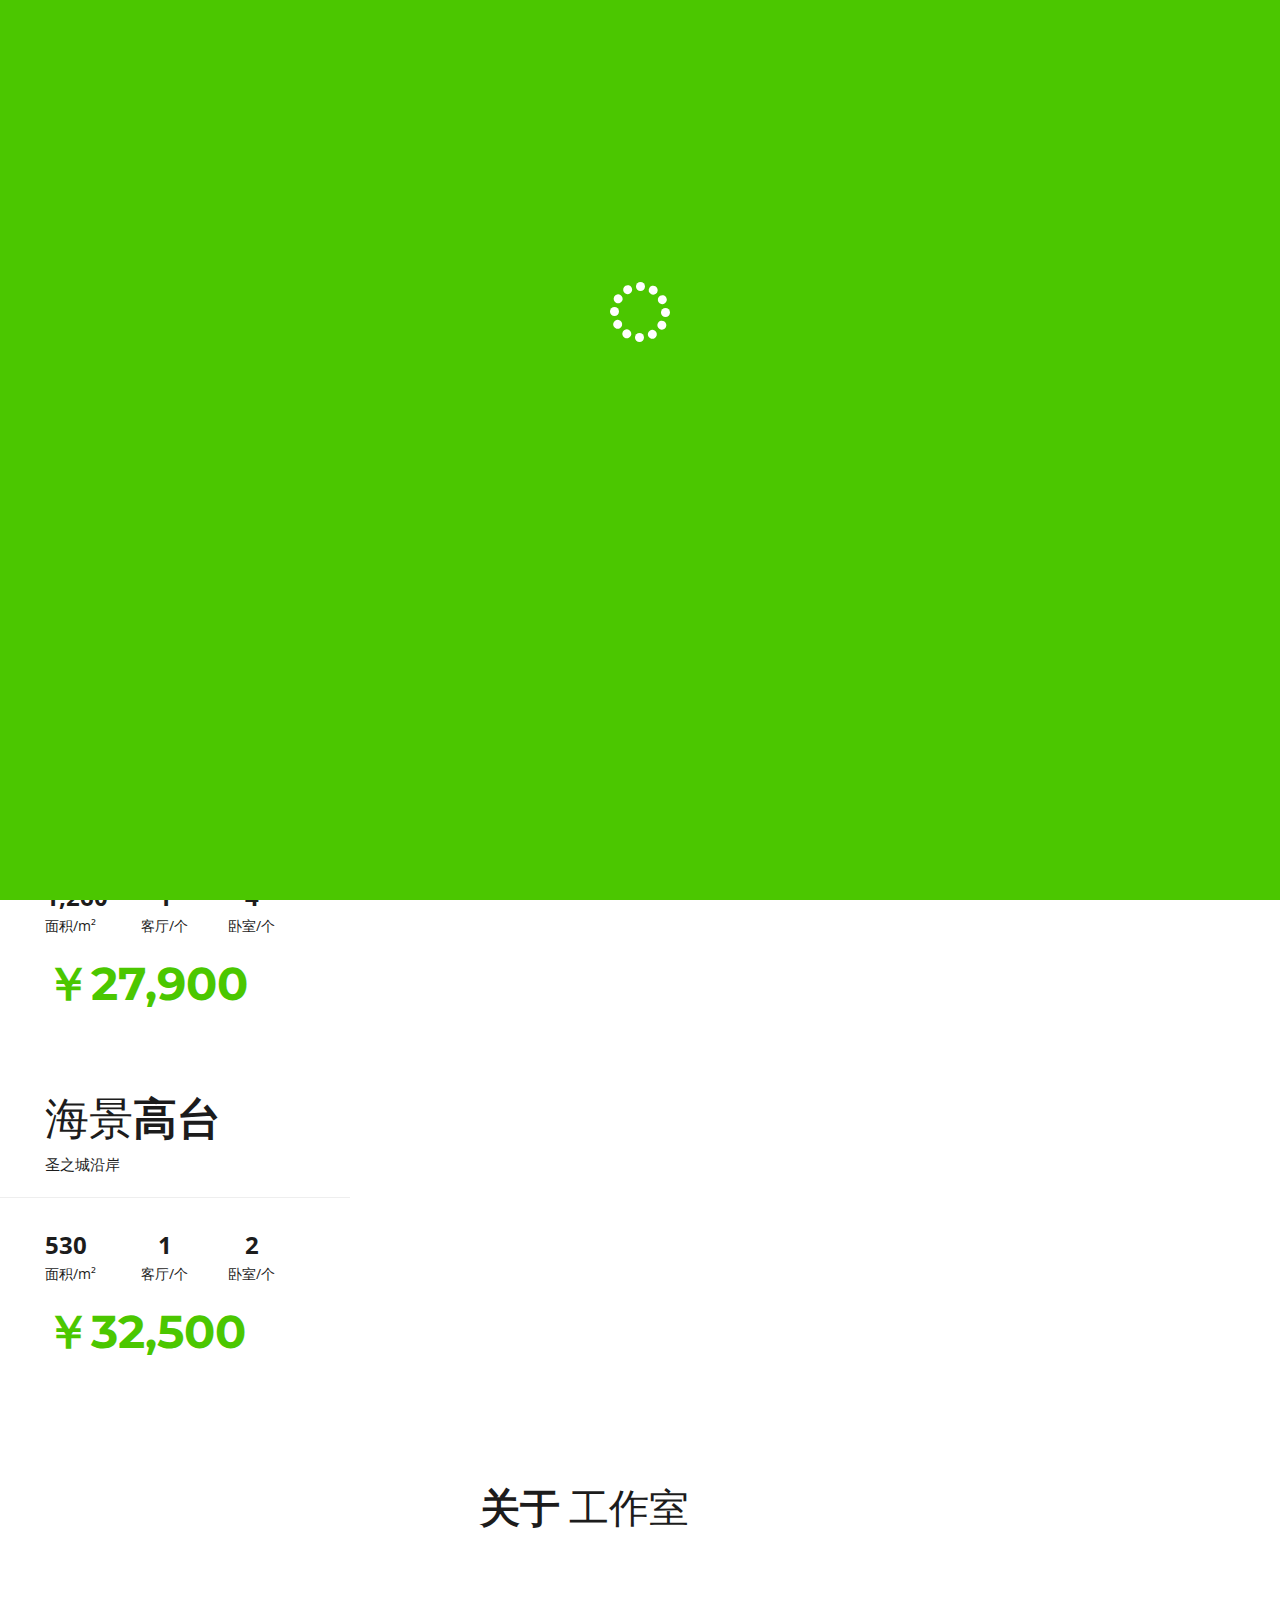
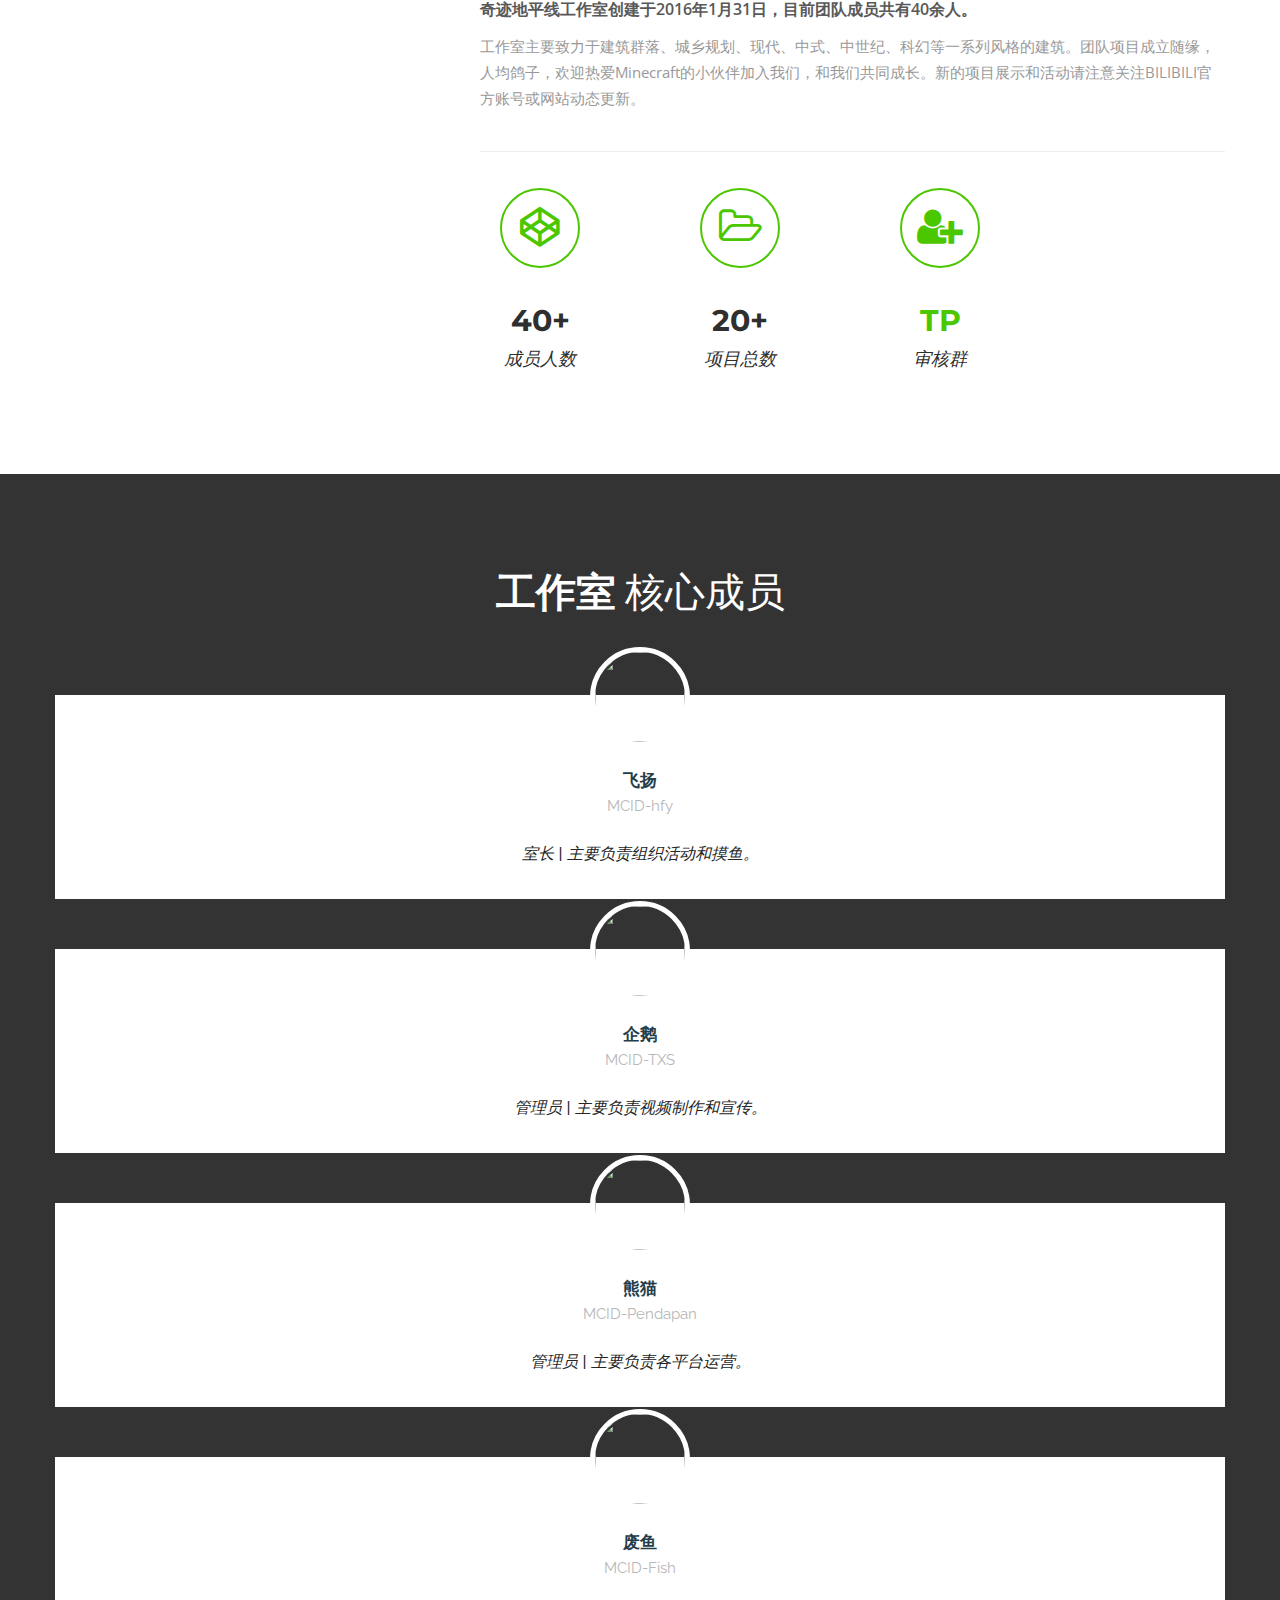
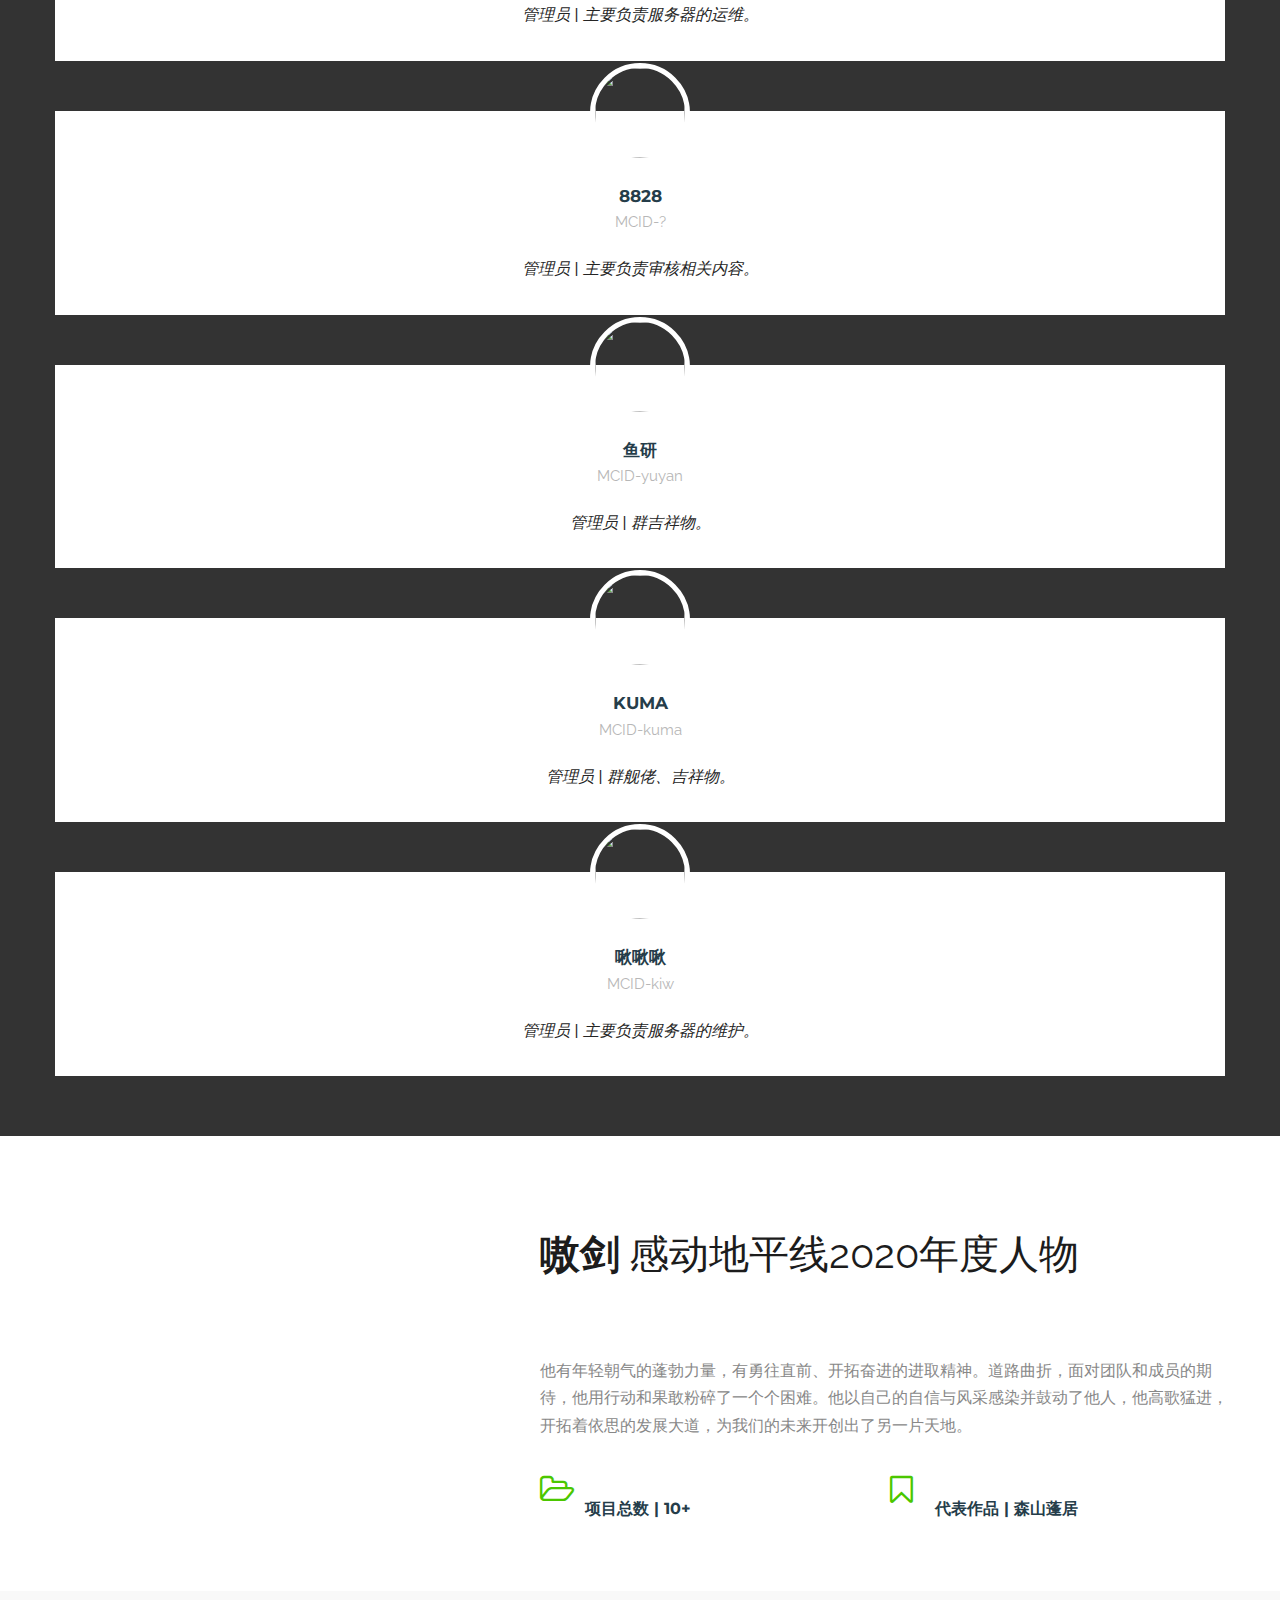
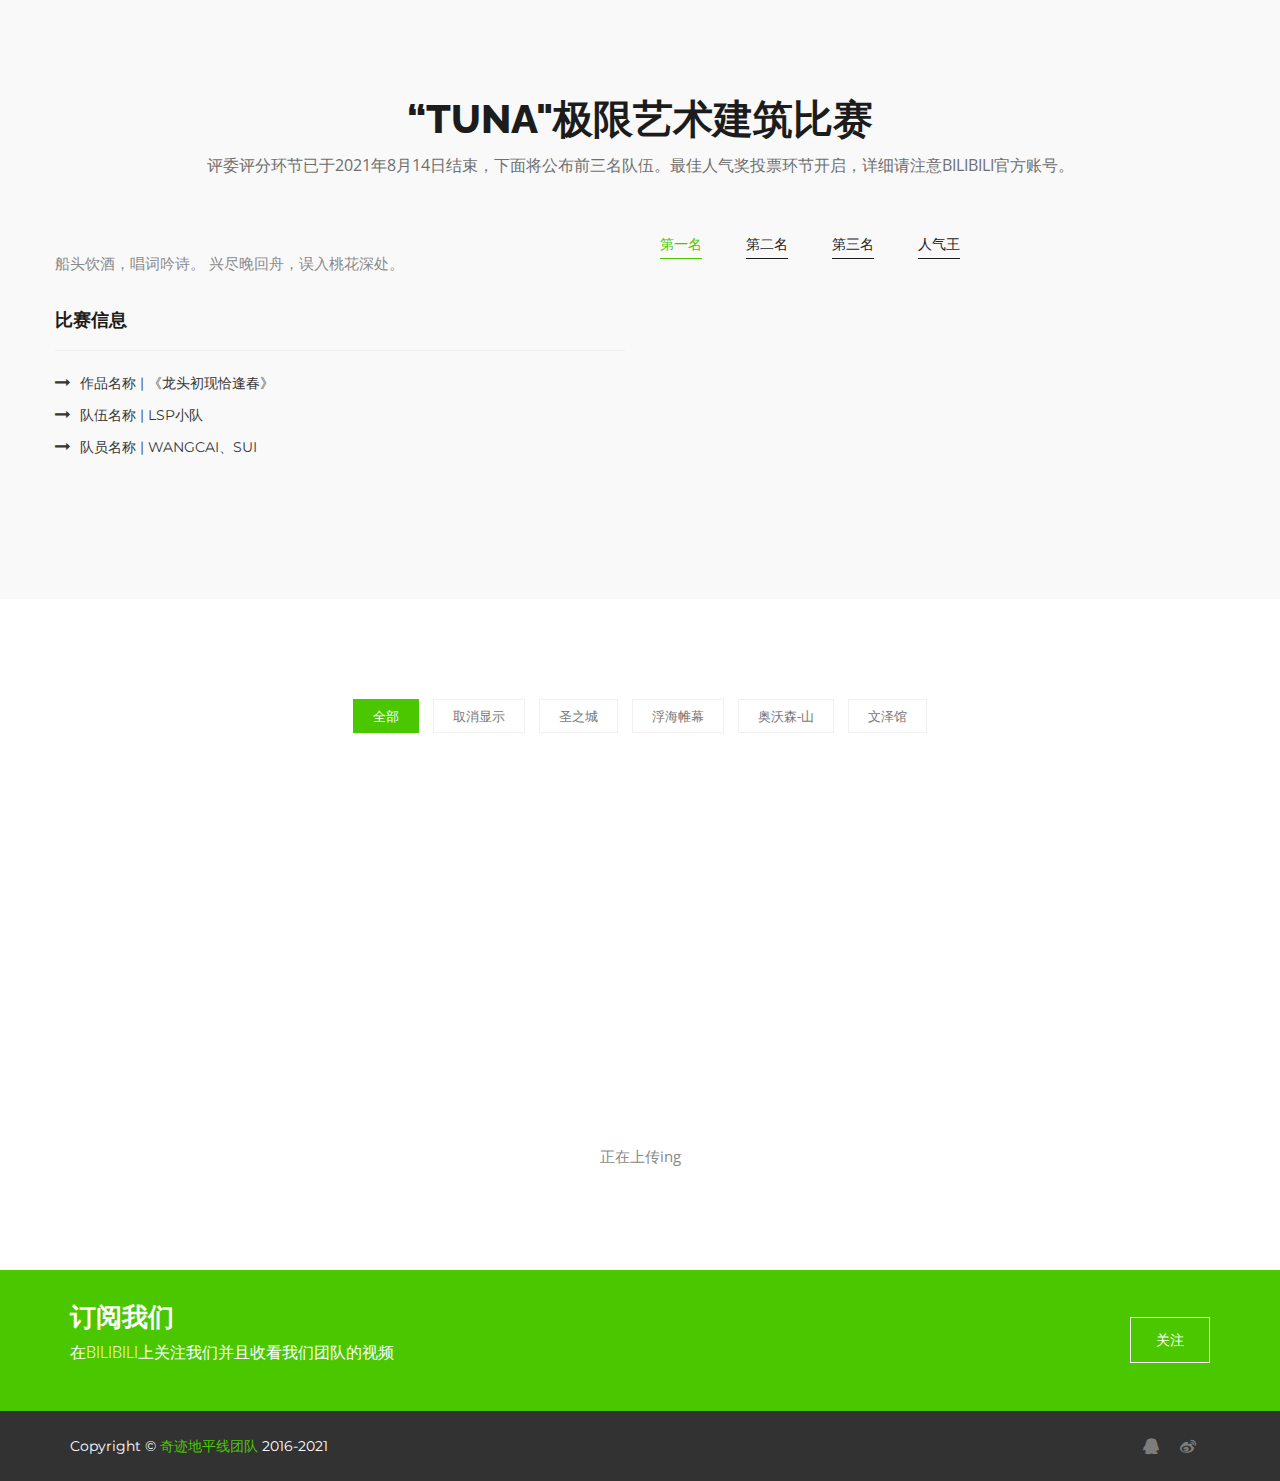
==== commit de917c48: "小更新" ====
--- a/index.html
+++ b/index.html
@@ -1,621 +1,1062 @@
 ﻿<!DOCTYPE html>
-<html>
-<!-- 网站设计：Mapletav （夹带私货嘿嘿 三3三） -->
-<head>
-    <meta charset="utf-8">
-    <title>奇迹地平线工作室</title>
-    <link href="css/bootstrap.css" rel="stylesheet">
-    <link href="css/revolution-slider.css" rel="stylesheet">
-    <link href="css/style.css" rel="stylesheet">
-    <meta http-equiv="X-UA-Compatible" content="IE=edge">
-    <meta name="viewport" content="width=device-width, initial-scale=1.0, maximum-scale=1.0, user-scalable=0">
-    <link href="css/responsive.css" rel="stylesheet">
-    <link rel="stylesheet" href="customizer/css/style.css" />
-    <link rel="stylesheet" href="css/skin/color1.css" id="customizerSkinCSS" />
-    <link rel="shortcut icon" href="images/icon.png">
-</head>
-<meta name="viewport" content="width=device-width,initial-scale=1.0,user-scalable=no">
-<body>
-
-<!-- 主要部分 -->
-<div class="page-wrapper">
-	
-<!-- 无需修改 -->
-    <div class="preloader">
-        <div class="sk-circle">
-            <div class="sk-circle1 sk-child"></div>
-            <div class="sk-circle2 sk-child"></div>
-            <div class="sk-circle3 sk-child"></div>
-            <div class="sk-circle4 sk-child"></div>
-            <div class="sk-circle5 sk-child"></div>
-            <div class="sk-circle6 sk-child"></div>
-            <div class="sk-circle7 sk-child"></div>
-            <div class="sk-circle8 sk-child"></div>
-            <div class="sk-circle9 sk-child"></div>
-            <div class="sk-circle10 sk-child"></div>
-            <div class="sk-circle11 sk-child"></div>
-            <div class="sk-circle12 sk-child"></div>
-        </div>
-    </div>
-
-<!-- 上栏 -->
-    <header class="main-header header-style-two">
-        <div class="sticky-header">
-            <div class="auto-container clearfix">		
-                <!--Logo-->
-                <div class="logo pull-left">
-                    <a href="index.html" class="img-responsive"><img src="images/logo.png" alt="Homestate"></a>
-                </div>
-                <div class="right-col pull-right">
-                    <nav class="main-menu">
-                        <div class="navbar-header">   
-                            <button type="button" class="navbar-toggle" data-toggle="collapse" data-target=".navbar-collapse">
-                            <span class="icon-bar"></span>
-                            <span class="icon-bar"></span>
-                            <span class="icon-bar"></span>
-                            </button>
-                        </div>
-						<!--引导-->
-                        <div class="navbar-collapse collapse clearfix">
-                            <ul class="navigation clearfix">
-                                <li><a href="#">首页</a></li>
-                                <li><a href="image.html">图库</a></li>
-                                <li><a href="news.html">动态</a></li>                                      
-                            </ul>
-						</div>
-                    </nav>
-                </div>
-            </div>
-        </div>
-    </header>
-    
-<!-- 头版 -->
-    <section class="main-slider style-two">
-        <div class="tp-banner-container">
-            <div class="tp-banner">
-                <ul>   
-                <li data-transition="fade" data-slotamount="1" data-masterspeed="1000" data-thumb="images/aws-m.png"  data-saveperformance="off"  data-title="Awesome Title Here">
-                    <img src="images/aws-m.png"  alt=""  data-bgposition="center top" data-bgfit="cover" data-bgrepeat="no-repeat"> 
-                    <div class="tp-caption sfl sfb tp-resizeme"
-                    data-x="left" data-hoffset="15"
-                    data-y="center" data-voffset="0"
-                    data-speed="1500"
-                    data-start="500"
-                    data-easing="easeOutExpo"
-                    data-splitin="none"
-                    data-splitout="none"
-                    data-elementdelay="0.01"
-                    data-endelementdelay="0.3"
-                    data-endspeed="1200"
-                    data-endeasing="Power4.easeIn">
-                        <!--Slide Content-->
-                        <div class="outer-box">
-                            <div class="top-area">
-                                <h2>森山-<span>蓬居</span></h2>
-                                <div class="text">奥沃森山</div>
-                            </div>
-                            <div class="bottom-area">
-                                <ul class="info-list clearfix">
-                                    <li><strong>2,400</strong>面积/m²</li>
-                                    <li><strong>3</strong>客厅</li>
-                                    <li><strong>2</strong>卧室</li>
-                                </ul>
-                                <div class="price">￥20,52,400</div>
-                            </div> 
-                            <span class="curve-right"></span>
-                        </div>  
-                    </div>  
-                </li>
-                <li data-transition="fade" data-slotamount="1" data-masterspeed="1000" data-thumb="images/aws-n.png"  data-saveperformance="off"  data-title="Awesome Title Here">
-                    <img src="images/aws-n.png"  alt=""  data-bgposition="center top" data-bgfit="cover" data-bgrepeat="no-repeat"> 
-                    <div class="tp-caption sfl sfb tp-resizeme"
-                    data-x="right" data-hoffset="15"
-                    data-y="center" data-voffset="0"
-                    data-speed="1500"
-                    data-start="500"
-                    data-easing="easeOutExpo"
-                    data-splitin="none"
-                    data-splitout="none"
-                    data-elementdelay="0.01"
-                    data-endelementdelay="0.3"
-                    data-endspeed="1200"
-                    data-endeasing="Power4.easeIn">
-                        <!--Slide Content-->
-                        <div class="outer-box">
-                            <div class="top-area">
-                                <h2>改造<span>乡村新居</span></h2>
-                                <div class="text">鸽子镇</div>
-                            </div>
-                            <div class="bottom-area">
-                                <ul class="info-list clearfix">
-                                    <li><strong>1,260</strong>面积/m²</li>
-                                    <li><strong>1</strong>客厅</li>
-                                    <li><strong>4</strong>卧室</li>
-                                </ul>
-                                <div class="price">￥52,400</div>
-                            </div>
-                            <span class="curve-left"></span>
-                        </div>  
-                    </div>  
-                </li>
-                </ul>
-                <div class="tp-bannertimer"></div>
-            </div>
-        </div>
-    </section>
-
-<!-- 简介 -->
-    <section class="about-section">
-        <div class="auto-container">
-            <div class="row">
-                <div class="col-lg-4 col-md-4 text-center-sm text-center-xs">
-                    <!-- .img-holder -->
-                    <div class="img-holder">
-                        <img src="images/resource/00.png" alt="">
-                    </div><!-- /.img-holder -->
-                </div>
-                <!-- .about-text -->
-                <div class="col-lg-8 col-md-8 about-text">
-                    <!--Section Title-->
-                    <div class="sec-title style-2">
-                        <h2>关于 <span>工作室</span></h2>
-                        <div class="separator small-separator"></div>
-                    </div>
-
-                    <div class="headding">
-                        <p>奇迹地平线工作室创建于2016年1月31日，目前团队成员共有42人。</p>
-                    </div>
-                    <div class="text">
-                        <p>工作室主要致力于建筑群落、城乡规划、现代、中式、中世纪、科幻等一系列风格的建筑。团队项目成立随缘，人均鸽子，欢迎热爱Minecraft的小伙伴加入我们，和我们共同成长。新的项目展示和活动请注意关注BILIBILI官方账号或网站动态更新。</p>
-                    </div>
-                    <!-- .room-amount -->
-
-                    <div class="four-col-theme">
-                        <div class="row clearfix">
-                            
-                            <!--Column-->
-                            <article class="col-md-3 col-sm-3 col-xs-4 column">
-                                <div class="inner-box">
-                                    <div class="icon"><span class="fa fa-calendar"></span></div>
-                                    <h3 class="count">2016.01.31</h3>
-                                    <h4 class="title">成立时间</h4>
-                                </div>
-                            </article>
-                            
-                            <!--Column-->
-                            <article class="col-md-3 col-sm-3 col-xs-4 column">
-                                <div class="inner-box">
-                                    <div class="icon"><span class="fa fa-users"></span></div>
-                                    <h3 class="count">42</h3>
-                                    <h4 class="title">成员人数</h4>
-                                </div>
-                            </article>
-                            
-                            <!--Column-->
-                            <article class="col-md-3 col-sm-3 col-xs-4 column">
-                                <div class="inner-box">
-                                    <div class="icon"><span class="fa fa-codepen"></span></div>
-                                    <h3 class="count">568848185</h3>
-                                    <h4 class="title">审核群</h4>
-                                </div>
-                            </article>
-                            
-                            <!--Column-->
-                            <article class="col-md-3 col-sm-3 col-xs-4 column">
-                                <div class="inner-box">
-                                    <div class="icon"><span class="fa fa-plus-square-o"></span></div>
-                                    <h3 class="count">540443859</h3>
-                                    <h4 class="title">交流群</h4>
-                                </div>
-                            </article>
-                            
-                        </div>
-                    </div>
-                </div><!-- /.about-text -->
-            </div>
-        </div>
-    </section>
-
-<!-- 相册 -->
-    <section class="gallery-section padd-bott-100">
-        <div class="auto-container">
-        
-            <!--Sortable Masonry-->
-            <div class="sortable-masonry">
-                <!--Filter-->
-                <div class="filters text-center">
-                    <ul class="filter-tabs filter-btns clearfix">
-                        <li class="active filter" data-role="button" data-filter=".all"><span class="txt">全部</span></li>
-                        <li class="filter" data-role="button" data-filter=".xd"><span class="txt">现代</span></li>
-                        <li class="filter" data-role="button" data-filter=".zs"><span class="txt">中式</span></li>
-                        <li class="filter" data-role="button" data-filter=".fj"><span class="txt">风景</span></li>
-                        <li class="filter" data-role="button" data-filter=".ql"><span class="txt">建筑群落</span></li>
-                        <li class="filter" data-role="button" data-filter=".dy"><span class="txt">单一建筑</span></li>
-                    </ul>
-                </div>
-                <div class="row items-container clearfix">
-                    
-                    <!--Default Portfolio Item-->
-                    <div class="col-md-4 col-sm-6 col-xs-12 masonry-item default-portfolio-item all ql zs">
-                        <div class="inner-box">
-                            <figure class="image-box"><img src="images/resource/01.png" alt=""></figure>
-                            <!--Overlay Box-->
-                            <div class="overlay-box">
-                                <div class="overlay-inner">
-                                    <div class="content">
-                                        <h3><a href="#gallery-popup" class=" has-gallery-popup" title="版权声明">作者 | 明轩</a></h3>
-                                    </div>
-                                </div>
-                            </div>
-                            <!--Gallery Popup Button-->
-                            <a href="#gallery-popup" class="image-link has-gallery-popup" title="版权声明"><span class="icon fa fa-copyright"></span></a>
-                        </div>
-                    </div>
-                    
-                    <!--Default Portfolio Item-->
-                    <div class="col-md-4 col-sm-6 col-xs-12 masonry-item default-portfolio-item all zs dy">
-                        <div class="inner-box">
-                            <figure class="image-box"><img src="images/resource/02.png" alt=""></figure>
-                            <!--Overlay Box-->
-                            <div class="overlay-box">
-                                <div class="overlay-inner">
-                                    <div class="content">
-                                        <h3><a href="#gallery-popup" class=" has-gallery-popup" title="版权声明">作者 | 黄瓜</a></h3>
-                                    </div>
-                                </div>
-                            </div>
-                            <!--Gallery Popup Button-->
-                            <a href="#gallery-popup" class="image-link has-gallery-popup" title="版权声明"><span class="icon fa fa-copyright"></span></a>
-                        </div>
-                    </div>
-                    
-                    <!--Default Portfolio Item-->
-                    <div class="col-md-4 col-sm-6 col-xs-12 masonry-item default-portfolio-item all dy">
-                        <div class="inner-box">
-                            <figure class="image-box"><img src="images/resource/03.jpeg" alt=""></figure>
-                            <!--Overlay Box-->
-                            <div class="overlay-box">
-                                <div class="overlay-inner">
-                                    <div class="content">
-                                        <h3><a href="#gallery-popup" class=" has-gallery-popup" title="版权声明">作者 | 鱼研</a></h3>
-                                    </div>
-                                </div>
-                            </div>
-                            <!--Gallery Popup Button-->
-                            <a href="#gallery-popup" class="image-link has-gallery-popup" title="版权声明"><span class="icon fa fa-copyright"></span></a>
-                        </div>
-                    </div>
-                    
-                    <!--Default Portfolio Item-->
-                    <div class="col-md-4 col-sm-6 col-xs-12 masonry-item default-portfolio-item all fj">
-                        <div class="inner-box">
-                            <figure class="image-box"><img src="images/resource/06.png" alt=""></figure>
-                            <!--Overlay Box-->
-                            <div class="overlay-box">
-                                <div class="overlay-inner">
-                                    <div class="content">
-                                        <h3><a href="#gallery-popup" class=" has-gallery-popup" title="版权声明">作者 | TXS</a></h3>
-                                    </div>
-                                </div>
-                            </div>
-                            <!--Gallery Popup Button-->
-                            <a href="#gallery-popup" class="image-link has-gallery-popup" title="版权声明"><span class="icon fa fa-copyright"></span></a>
-                        </div>
-                    </div>
-                    
-                    <!--Default Portfolio Item-->
-                    <div class="col-md-4 col-sm-6 col-xs-12 masonry-item default-portfolio-item all ql xd">
-                        <div class="inner-box">
-                            <figure class="image-box"><img src="images/resource/05.png" alt=""></figure>
-                            <!--Overlay Box-->
-                            <div class="overlay-box">
-                                <div class="overlay-inner">
-                                    <div class="content">
-                                        <h3><a href="#gallery-popup" class=" has-gallery-popup" title="版权声明">作者 | TXS、AoSword、daming1</a></h3>
-                                    </div>
-                                </div>
-                            </div>
-                            <!--Gallery Popup Button-->
-                            <a href="#gallery-popup" class="image-link has-gallery-popup" title="版权声明"><span class="icon fa fa-copyright"></span></a>
-                        </div>
-                    </div>
-                    
-                    <!--Default Portfolio Item-->
-                    <div class="col-md-4 col-sm-6 col-xs-12 masonry-item default-portfolio-item all xd dy">
-                        <div class="inner-box">
-                            <figure class="image-box"><img src="images/resource/04.png" alt=""></figure>
-                            <!--Overlay Box-->
-                            <div class="overlay-box">
-                                <div class="overlay-inner">
-                                    <div class="content">
-                                        <h3><a href="#gallery-popup" class=" has-gallery-popup" title="版权声明">作者 | AoSword、黄瓜</a></h3>
-                                    </div>
-                                </div>
-                            </div>
-                            <!--Gallery Popup Button-->
-                            <a href="#gallery-popup" class="image-link has-gallery-popup" title="版权声明"><span class="icon fa fa-copyright"></span></a>
-                        </div>
-                    </div>
-                 
-                </div>
-                <div class="load-more-outer padd-top-50 text-center"><a href="image.html" class="theme-btn btn-style-six">更多</a></div>
-            </div>
-        </div>
-    </section>
-
-<!-- 成员名单 -->
-    <section class="testimonials-section">
-        <div class="auto-container">
-            
-            <div class="sec-title">
-                <h2>工作室 <span>核心成员</span></h2>
-                <div class="separator small-separator"></div>
-            </div>
-            
-            <!--Slider-->      
-            <div class="testimonials-slider column-carousel three-column">
-                
-                <!--Slide-->
-                <article class="slide-item">
-                    <figure class="image-box"><img src="images/tx/01.jpg" alt=""></figure>
-                    <div class="info-box">
-                        <h3>飞扬</h3>
-                        <p class="designation">MCID-hfy</p>
-                    </div>
-                    <div class="slide-text">
-                        <p>工作室室长，主要负责组织活动和其他管理。</p>
-                    </div>
-                </article>
-                
-				<!--Slide-->
-                <article class="slide-item">
-                    <figure class="image-box"><img src="images/tx/02.jpg" alt=""></figure>
-                    <div class="info-box">
-                        <h3>企鹅</h3>
-                        <p class="designation">MCID-TXS</p>
-                    </div>
-                    <div class="slide-text">
-                        <p>工作室管理员，主要负责视频制作和宣传。</p>
-                    </div>
-                </article>
-				
-                <!--Slide-->
-                <article class="slide-item">
-                    <figure class="image-box"><img src="images/tx/03.jpg" alt=""></figure>
-                    <div class="info-box">
-                        <h3>熊猫</h3>
-                        <p class="designation">MCID-Pendapan</p>
-                    </div>
-                    <div class="slide-text">
-                        <p>工作室管理员，主要负责各平台运营。</p>
-                    </div>
-                </article>
-                
-                <!--Slide-->
-                <article class="slide-item">
-                    <figure class="image-box"><img src="images/tx/04.jpg" alt=""></figure>
-                    <div class="info-box">
-                        <h3>废鱼</h3>
-                        <p class="designation">MCID-Fish</p>
-                    </div>
-                    <div class="slide-text">
-                        <p>工作室管理员，主要负责服务器的运维。</p>
-                    </div>
-                </article>
-                
-                <!--Slide-->
-                <article class="slide-item">
-                    <figure class="image-box"><img src="images/tx/05.jpg" alt=""></figure>
-                    <div class="info-box">
-                        <h3>8828</h3>
-                        <p class="designation">MCID-?</p>
-                    </div>
-                    <div class="slide-text">
-                        <p>工作室管理员，主要负责审核相关内容。</p>
-                    </div>
-                </article>
-                
-                <!--Slide-->
-                <article class="slide-item">
-                    <figure class="image-box"><img src="images/tx/06.jpg" alt=""></figure>
-                    <div class="info-box">
-                        <h3>鱼研</h3>
-                        <p class="designation">MCID-yuyan</p>
-                    </div>
-                    <div class="slide-text">
-                        <p>工作室管理员，主要充当吉祥物。</p>
-                    </div>
-                </article>
-                
-                <!--Slide-->
-                <article class="slide-item">
-                    <figure class="image-box"><img src="images/tx/07.jpg" alt=""></figure>
-                    <div class="info-box">
-                        <h3>Kuma</h3>
-                        <p class="designation">MCID-kuma</p>
-                    </div>         
-                    <div class="slide-text">
-                        <p>工作室管理员，主要负责审核相关内容。</p>
-                    </div>
-                </article>
-                
-                <!--Slide-->
-                <article class="slide-item">
-                    <figure class="image-box"><img src="images/tx/08.jpg" alt=""></figure>
-                    <div class="info-box">
-                        <h3>啾啾啾</h3>
-                        <p class="designation">MCID-kiw</p>
-                    </div>
-                    
-                    <div class="slide-text">
-                        <p>工作室管理员，主要负责服务器的维护。</p>
-                    </div>
-                </article>
-				
-            </div>
-        </div>    
-    </section>
-
-<!-- 动态更新 -->
-    <section class="recent-news">
-        <div class="container">
-            <div class="sec-title">
-                <h2>最新 <span>动态</span></h2>
-                <div class="separator small-separator"></div>
-            </div>
-            <div class="row">
-
-			    <!-- 第一条动态 -->
-                <div class="col-md-4 col-sm-6 col-xs-12">
-                    <div class="single-column hvr-float-shadow">
-                        <div class="img-box">
-                            <img src="images/2021-logo.png" alt="">
-                        </div>
-                        <div class="content">
-                            <h3><span>活动</span>  | <span>2021 08 13</span></h3>
-                            <h2><a href="#">“TUNA活动”比赛排名公布...</a></h2>
-                            <p>本次建筑活动评委评分环节已结束，目前已公布比赛结果和排名。</p>
-                            <a href="#" class="btn-style-default">了解更多</a>
-                        </div>
-                    </div>   
-                </div>
-				
-				<!-- 第二条动态 -->
-                <div class="col-md-4 col-sm-6 col-xs-12">
-                    <div class="single-column hvr-float-shadow">
-                        <div class="img-box">
-                            <img src="images/2021-logo.png" alt="">
-                        </div>
-                        <div class="content">
-                            <h3><span>分类</span>  | <span>时间</span></h3>
-                            <h2><a href="#">标题</a></h2>
-                            <p>简介内容</p>
-                            <a href="#" class="btn-style-default">了解更多</a>
-                        </div>
-                    </div>   
-                </div>
-				
-				<!-- 第三条动态 -->
-                <div class="col-md-4 col-sm-6 col-xs-12">
-                    <div class="single-column hvr-float-shadow">
-                        <div class="img-box">
-                            <img src="images/2021-logo.png" alt="">
-                        </div>
-                        <div class="content">
-                            <h3><span>分类</span>  | <span>时间</span></h3>
-                            <h2><a href="#">标题</a></h2>
-                            <p>简介内容</p>
-                            <a href="#" class="btn-style-default">了解更多</a>
-                        </div>
-                    </div>   
-                </div>
-
-            </div>
-        </div>
-    </section>
-	
-<!-- 插入信息 -->
-    <section class="call-out">
-        <div class="container">
-            <div class="row">
-
-                <div class="column col-md-9 col-sm-12 col-xs-12">
-                    <h2>订阅我们</h2>
-                    <p>在BILIBILI上关注我们并且收看我们团队的视频</p>
-                </div>
-
-                <div class="column col-md-3 col-sm-12 col-xs-12">
-                    <div class="text-right padd-top-20">
-                        <a href="https://space.bilibili.com/637477054" class="theme-btn btn-style-one">关注</a>
-                    </div>
-                </div>
-            </div>
-        </div>
-    </section>
-
-<!-- 脚注 -->
-    <footer class="main-footer">
-        <div class="container">
-            <div class="copy-right pull-left">
-                Copyright © <span>奇迹地平线团队</span> 2016-2021
-            </div>
-            <div class="menu pull-right">
-                <ul class="clearfix">
-                    <li class="social-links">
-                        <a href="https://jq.qq.com/?_wv=1027&k=0vxmqtFQ"><span class="fa fa-qq"></span></a>
-						<a href="https://weibo.com/u/6526071250"><span class="fa fa-weibo"></span></a>
-                    </li>
-                </ul>
-            </div>
-        </div>      
-    </footer>
-    
-</div>
-
-<!-- 返回顶部 -->
-<div class="scroll-to-top scroll-to-target" data-target=".main-header"><span class="icon fa fa-long-arrow-up"></span></div>
-
-<!-- 版权声明 -->
-<div class="gallery-box" id="gallery-popup">
-    <!--Bg Fade Layer-->
-    <div class="bg-fade-layer"></div>
-    
-    <div class="popup-container">
-        <div class="popup-content">
-        
-            <div class="popup-header">
-                <button type="button" class="btn-close"><span class="fa fa-close"></span></button>
-                <h3>版权声明</h3>
-            </div>
-            
-            <div class="content-outer">
-                         
-                <div class="lower-content">
-                    <div class="desc-text">
-本站内所有素材图片作品（除成员头像外）均是奇迹地平线团队成员或已获得他人许可而上传分享，奇迹地平线团队拥有所有版权和使用权，仅供学习交流，未经原作者授权，请勿作他用。
-					</div>
-					<div class="desc-text">
-					根据《中华人民共和国著作权法》第二十二条规定，在下列情况下使用作品，可以不经著作权人许可，不向其支付报酬，但应当指明作者姓名、作品名称，并且不得侵犯著作权人依照本法享有的其他权利：<br/>
-					（一）为个人学习、研究或者欣赏，使用他人已经发表的作品；<br/>
-					（二）为介绍、评论某一作品或者说明某一问题，在作品中适当引用他人已经发表的作品；<br/>
-					（三）为报道时事新闻，在报纸、期刊、广播电台、电视台等媒体中不可避免地再现或者引用已经发表的作品；<br/>
-					（四）报纸、期刊、广播电台、电视台等媒体刊登或者播放其他报纸、期刊、广播电台、电视台等媒体已经发表的关于政治、经济、宗教问题的时事性文章，但作者声明不许刊登、播放的除外；<br/>
-					（五）报纸、期刊、广播电台、电视台等媒体刊登或者播放在公众集会上发表的讲话，但作者声明不许刊登、播放的除外；<br/>
-					（六）为学校课堂教学或者科学研究，翻译或者少量复制已经发表的作品，供教学或者科研人员使用，但不得出版发行；<br/>
-					（七）国家机关为执行公务在合理范围内使用已经发表的作品；<br/>
-					（八）图书馆、档案馆、纪念馆、博物馆、美术馆等为陈列或者保存版本的需要，复制本馆收藏的作品；<br/>
-					（九）免费表演已经发表的作品，该表演未向公众收取费用，也未向表演者支付报酬；<br/>
-					（十）对设置或者陈列在室外公共场所的艺术作品进行临摹、绘画、摄影、录像；<br/>
-					（十一）将中国公民、法人或者其他组织已经发表的以汉语言文字创作的作品翻译成少数民族语言文字作品在国内出版发行；<br/>
-					（十二）将已经发表的作品改成盲文出版。<br/>
-					前款规定适用于对出版者、表演者、录音录像制作者、广播电台、电视台的权利的限制。
-                </div>
-					<div class="desc-text">©2016-2021 奇迹地平线团队 All rights reserved.</div>
-                </div>
-                
-            </div>
-            
-        </div>
-    <!--popup-content -->
-    </div>
-<!-- popup-container -->
-</div>
-
-<!-- 无需修改 -->
-<script src="js/jquery.js"></script> 
-<script src="js/bootstrap.min.js"></script>
-<script src="js/revolution.min.js"></script>
-<script src="js/jquery.fancybox.pack.js"></script>
-<script src="js/isotope.js"></script>
-<script src="js/mixitup.js"></script>
-<script src="js/owl.js"></script>
-<script src="js/jquery.easing.min.js"></script>
-<script src="js/masterslider/masterslider.js"></script>
-<script src="js/wow.js"></script>
-<script src="js/default-map-script.js"></script>
-<script src="js/script.js"></script>
-<script type="text/javascript" src="https://cdnjs.cloudflare.com/ajax/libs/js-cookie/2.1.2/js.cookie.min.js"></script>
-<script src="customizer/plugins/malihu-custom-scrollbar-plugin-master/jquery.mCustomScrollbar.concat.min.js"></script>
-<script src="customizer/js/customizer.js"></script>
-</body>
+<html><!-- 网站设计：Mapletav ////携带私货嘿嘿 ᶘᵒᴥᵒᶅ //// -->
+
+	<!-- Part Head -->
+	<head>
+		<meta charset="utf-8">
+		<!-- Part A 网站名称 -->
+		<title>奇迹地平线工作室</title>
+		<!-- Part A CSS部分 -->
+		<link href="css/bootstrap.css" rel="stylesheet">
+		<link href="css/revolution-slider.css" rel="stylesheet">
+		<link href="css/style.css" rel="stylesheet">
+		<link href="css/responsive.css" rel="stylesheet">
+		<link rel="stylesheet" href="customizer/css/style.css" />
+		<link rel="stylesheet" href="css/skin/color1.css" id="customizerSkinCSS" />
+		<!-- Part A 浏览器识别 -->
+		<meta http-equiv="X-UA-Compatible" content="IE=edge">
+		<!-- Part A 自适应（好像还是没有任何用呢） -->
+		<meta name="viewport" content="width=device-width,initial-scale=1.0,user-scalable=no">
+		<!-- Part A LOGO小图标 -->
+		<link rel="shortcut icon" href="images/icon.png">
+	</head>
+
+	<!-- Part Body -->
+	<body>
+		<div class="page-wrapper">
+
+			<!-- Part 01 预加载页面 -->
+			<div class="preloader">
+				<div class="sk-circle">
+					<div class="sk-circle1 sk-child"></div>
+					<div class="sk-circle2 sk-child"></div>
+					<div class="sk-circle3 sk-child"></div>
+					<div class="sk-circle4 sk-child"></div>
+					<div class="sk-circle5 sk-child"></div>
+					<div class="sk-circle6 sk-child"></div>
+					<div class="sk-circle7 sk-child"></div>
+					<div class="sk-circle8 sk-child"></div>
+					<div class="sk-circle9 sk-child"></div>
+					<div class="sk-circle10 sk-child"></div>
+					<div class="sk-circle11 sk-child"></div>
+					<div class="sk-circle12 sk-child"></div>
+				</div>
+			</div>
+
+			<!-- Part 02 顶栏系统 -->
+			<header class="main-header header-style-two">
+				<div class="sticky-header">
+					<div class="auto-container clearfix">
+						<div class="logo pull-left">
+							<a href="index.html" class="img-responsive"><img src="images/logo.png" alt="Homestate"></a>
+						</div>
+						<div class="right-col pull-right">
+							<nav class="main-menu">
+								<div class="navbar-header">   
+									<button type="button" class="navbar-toggle" data-toggle="collapse" data-target=".navbar-collapse">
+										<span class="icon-bar"></span>
+									</button>
+								</div>
+								<div class="navbar-collapse collapse clearfix">
+									<ul class="navigation clearfix">
+										<li><a href="#">奇迹地平线团队 | Miracle Horizon</a></li>
+									</ul>
+								</div>
+							</nav>
+						</div>
+					</div>
+				</div>
+			</header>
+
+			<!-- Part 03 首页房产 -->
+			<section class="main-slider style-two">
+				<div class="tp-banner-container">
+					<div class="tp-banner">
+						<ul>
+
+							<!-- Part 03 首页-房地产推销-第一张 -->
+							<li data-transition="fade" data-slotamount="1" data-masterspeed="1000" data-thumb="images/aws-01.png" data-saveperformance="off" data-title="Awesome Title Here">
+								<img src="https://pic.imgdb.cn/item/611779d45132923bf8427585.png"  alt=""  data-bgposition="center top" data-bgfit="cover" data-bgrepeat="no-repeat"/> 
+								<div class="tp-caption sfl sfb tp-resizeme" data-x="left" data-hoffset="15" data-y="center" data-voffset="0" data-speed="500" data-start="500" data-easing="easeOutExpo" data-splitin="none" data-splitout="none" data-elementdelay="0.01" data-endelementdelay="0.3" data-endspeed="1200" data-endeasing="Power4.easeIn">
+									<div class="outer-box">
+										<div class="top-area">
+											<h2>森山-<span>蓬居</span></h2>
+											<div class="text">奥沃森山</div>
+										</div>
+										<div class="bottom-area">
+											<ul class="info-list clearfix">
+												<li><strong>2,400</strong>面积/m²</li>
+												<li><strong>3</strong>客厅/个</li>
+												<li><strong>2</strong>卧室/个</li>
+											</ul>
+											<div class="price">￥20,52,400</div>
+										</div>
+									</div>
+								</div>
+							</li>
+
+							<!-- Part 03 首页-房地产推销-第二张 -->
+							<li data-transition="fade" data-slotamount="1" data-masterspeed="1000" data-thumb="images/aws-03"  data-saveperformance="off"  data-title="Awesome Title Here">
+								<img src="https://pic.imgdb.cn/item/61177a835132923bf8480608.png"  alt=""  data-bgposition="center top" data-bgfit="cover" data-bgrepeat="no-repeat"/> 
+								<div class="tp-caption sfl sfb tp-resizeme" data-x="right" data-hoffset="15" data-y="center" data-voffset="0" data-speed="500" data-start="500" data-easing="easeOutExpo" data-splitin="none" data-splitout="none" data-elementdelay="0.01" data-endelementdelay="0.3" data-endspeed="1200" data-endeasing="Power4.easeIn">
+									<div class="outer-box">
+										<div class="top-area">
+											<h2>湖边<span>小屋</span></h2>
+											<div class="text">多元文化馆主城</div>
+										</div>
+										<div class="bottom-area">
+											<ul class="info-list clearfix">
+												<li><strong>660</strong>面积/m²</li>
+												<li><strong>1</strong>客厅/个</li>
+												<li><strong>3</strong>卧室/个</li>
+											</ul>
+											<div class="price">￥152,400</div>
+										</div>
+									</div>
+								</div>
+							</li>
+
+							<!-- Part 03 首页-房地产推销-第三张 -->
+							<li data-transition="fade" data-slotamount="1" data-masterspeed="1000" data-thumb="images/aws-02.png" data-saveperformance="off" data-title="Awesome Title Here">
+								<img src="https://pic.imgdb.cn/item/611779d45132923bf84275d0.png"  alt=""  data-bgposition="center top" data-bgfit="cover" data-bgrepeat="no-repeat"/> 
+								<div class="tp-caption sfl sfb tp-resizeme" data-x="left" data-hoffset="15" data-y="center" data-voffset="0" data-speed="500" data-start="500" data-easing="easeOutExpo" data-splitin="none" data-splitout="none" data-elementdelay="0.01" data-endelementdelay="0.3" data-endspeed="1200" data-endeasing="Power4.easeIn">
+									<div class="outer-box">
+										<div class="top-area">
+											<h2>改造<span>乡村新居</span></h2>
+											<div class="text">鸽子镇</div>
+										</div>
+										<div class="bottom-area">
+											<ul class="info-list clearfix">
+												<li><strong>1,260</strong>面积/m²</li>
+												<li><strong>1</strong>客厅/个</li>
+												<li><strong>4</strong>卧室/个</li>
+											</ul>
+											<div class="price">￥27,900</div>
+										</div>
+									</div>
+								</div>
+							</li>
+
+							<!-- Part 03 首页-房地产推销-第四张 -->
+							<li data-transition="fade" data-slotamount="1" data-masterspeed="1000" data-thumb="images/aws-04"  data-saveperformance="off"  data-title="Awesome Title Here">
+								<img src="https://pic.imgdb.cn/item/61177bea5132923bf852ee44.png"  alt=""  data-bgposition="center top" data-bgfit="cover" data-bgrepeat="no-repeat"/> 
+								<div class="tp-caption sfl sfb tp-resizeme" data-x="right" data-hoffset="15" data-y="center" data-voffset="0" data-speed="500" data-start="500" data-easing="easeOutExpo" data-splitin="none" data-splitout="none" data-elementdelay="0.01" data-endelementdelay="0.3" data-endspeed="1200" data-endeasing="Power4.easeIn">
+									<div class="outer-box">
+										<div class="top-area">
+											<h2>海景<span>高台</span></h2>
+											<div class="text">圣之城沿岸</div>
+										</div>
+										<div class="bottom-area">
+											<ul class="info-list clearfix">
+												<li><strong>530</strong>面积/m²</li>
+												<li><strong>1</strong>客厅/个</li>
+												<li><strong>2</strong>卧室/个</li>
+											</ul>
+											<div class="price">￥32,500</div>
+										</div>
+									</div>
+								</div>
+							</li>
+
+						</ul>
+					</div>
+				</div>
+			</section>
+
+			<!-- Part 04 工作室简介 -->
+			<section class="about-section">
+				<div class="auto-container">
+					<div class="row">
+						<!-- 0401 -->
+						<div class="col-lg-4 col-md-4 text-center-sm text-center-xs">
+							<div class="img-holder">
+								<img src="https://gitee.com/mapletav/mhimage/raw/master/resource/00.png" alt="">
+							</div>
+						</div>
+						<!-- 0402 -->
+						<div class="col-lg-8 col-md-8 about-text">
+							<!-- 040201 -->
+							<div class="sec-title style-2">
+								<h2>关于 <span>工作室</span></h2>
+								<div class="separator small-separator"></div>
+							</div>
+							<!-- 040202 -->
+							<div class="headding">
+								<p>奇迹地平线工作室创建于2016年1月31日，目前团队成员共有40余人。</p>
+							</div>
+							<!-- 040203 -->
+							<div class="text">
+								<p>  工作室主要致力于建筑群落、城乡规划、现代、中式、中世纪、科幻等一系列风格的建筑。团队项目成立随缘，人均鸽子，欢迎热爱Minecraft的小伙伴加入我们，和我们共同成长。新的项目展示和活动请注意关注BILIBILI官方账号或网站动态更新。</p>
+							</div>
+							<!-- 040204 -->
+							<div class="four-col-theme">
+								<div class="row clearfix">
+									<!-- 04020401 -->
+									<article class="col-md-3 col-sm-3 col-xs-4 column">
+										<div class="inner-box">
+											<div class="icon"><span class="fa fa-codepen"></span></div>
+											<h3 class="count">40+</h3>
+											<h4 class="title">成员人数</h4>
+										</div>
+									</article>
+									<!-- 04020402 -->
+									<article class="col-md-3 col-sm-3 col-xs-4 column">
+										<div class="inner-box">
+											<div class="icon"><span class="fa fa-folder-open-o"></span></div>
+											<h3 class="count">20+</h3>
+											<h4 class="title">项目总数</h4>
+										</div>
+									</article>
+									<!-- 04020403 -->
+									<article class="col-md-3 col-sm-3 col-xs-4 column">
+										<div class="inner-box">
+											<div class="icon"><span class="fa fa-user-plus"></span></div>
+											<h3><a href="https://jq.qq.com/?_wv=1027&k=s0BTODPY" >TP</a></h3>
+											<h4 class="title">审核群</h4>
+										</div>
+									</article>
+								</div>
+							</div>
+						</div>
+					</div>
+				</div>
+			</section>
+
+			<!-- Part 05 成员名单 -->
+			<section class="testimonials-section">
+				<div class="auto-container">
+					<div class="sec-title">
+						<h2>工作室 <span>核心成员</span></h2>
+						<div class="separator small-separator"></div>
+					</div>
+					<div class="testimonials-slider column-carousel three-column">
+
+						<!-- 001 -->
+						<article class="slide-item">
+							<figure class="image-box"><img src="https://gitee.com/mapletav/mhimage/raw/master/tx/01.jpg" alt=""></figure>
+							<div class="info-box">
+								<h3>飞扬</h3>
+								<p class="designation">MCID-hfy</p>
+							</div>
+							<div class="slide-text">
+								<p>室长 | 主要负责组织活动和摸鱼。</p>
+							</div>
+						</article>
+
+						<!-- 002 -->
+						<article class="slide-item">
+							<figure class="image-box"><img src="https://gitee.com/mapletav/mhimage/raw/master/tx/02.jpg" alt=""></figure>
+							<div class="info-box">
+								<h3>企鹅</h3>
+								<p class="designation">MCID-TXS</p>
+							</div>
+							<div class="slide-text">
+								<p>管理员 | 主要负责视频制作和宣传。</p>
+							</div>
+						</article>
+
+						<!-- 003 -->
+						<article class="slide-item">
+							<figure class="image-box"><img src="https://gitee.com/mapletav/mhimage/raw/master/tx/03.jpg" alt=""></figure>
+							<div class="info-box">
+								<h3>熊猫</h3>
+								<p class="designation">MCID-Pendapan</p>
+									</div>
+							<div class="slide-text">
+								<p>管理员 | 主要负责各平台运营。</p>
+							</div>
+						</article>
+
+						<!-- 004 -->
+						<article class="slide-item">
+							<figure class="image-box"><img src="https://gitee.com/mapletav/mhimage/raw/master/tx/04.jpg" alt=""></figure>
+							<div class="info-box">
+								<h3>废鱼</h3>
+								<p class="designation">MCID-Fish</p>
+							</div>
+							<div class="slide-text">
+								<p>管理员 | 主要负责服务器的运维。</p>
+							</div>
+						</article>
+
+						<!-- 005 -->
+						<article class="slide-item">
+							<figure class="image-box"><img src="https://gitee.com/mapletav/mhimage/raw/master/tx/05.jpg" alt=""></figure>
+							<div class="info-box">
+								<h3>8828</h3>
+								<p class="designation">MCID-?</p>
+							</div>
+							<div class="slide-text">
+								<p>管理员 | 主要负责审核相关内容。</p>
+							</div>
+						</article>
+
+						<!-- 006 -->
+						<article class="slide-item">
+							<figure class="image-box"><img src="https://gitee.com/mapletav/mhimage/raw/master/tx/06.jpg" alt=""></figure>
+							<div class="info-box">
+								<h3>鱼研</h3>
+								<p class="designation">MCID-yuyan</p>
+							</div>
+							<div class="slide-text">
+								<p>管理员 | 群吉祥物。</p>
+							</div>
+						</article>
+
+						<!-- 007 -->
+						<article class="slide-item">
+							<figure class="image-box"><img src="https://gitee.com/mapletav/mhimage/raw/master/tx/07.jpg" alt=""></figure>
+							<div class="info-box">
+								<h3>Kuma</h3>
+								<p class="designation">MCID-kuma</p>
+							</div>         
+							<div class="slide-text">
+								<p>管理员 | 群舰佬、吉祥物。</p>
+							</div>
+						</article>
+
+						<!-- 008 -->
+						<article class="slide-item">
+							<figure class="image-box"><img src="https://gitee.com/mapletav/mhimage/raw/master/tx/08.jpg" alt=""></figure>
+							<div class="info-box">
+								<h3>啾啾啾</h3>
+								<p class="designation">MCID-kiw</p>
+							</div>
+							<div class="slide-text">
+								<p>管理员 | 主要负责服务器的维护。</p>
+							</div>
+						</article>
+
+					</div>
+				</div>
+			</section>
+
+			<!-- Part EX 感动地平线年度人物（2020）-->
+			<section class="agent-section">
+				<div class="auto-container">
+					<div class="row clearfix">
+						<div class="column col-md-5 col-sm-12 col-xs-12">
+							<figure class="agent-image wow" data-wow-delay="300ms" data-wow-duration="1500ms"><a href="mailto:agentmail@mail.com"><img src="https://gitee.com/mapletav/mhimage/raw/master/tx/09.jpg" alt=""></a></figure>
+						</div>
+						<div class="column col-md-7 col-sm-12 col-xs-12">
+							<div class="sec-title style-2">
+								<h2>嗷剑 <span>感动地平线2020年度人物</span></h2>
+								<div class="separator small-separator"></div>
+							</div>
+							<div class="desc-text">
+								<p>他有年轻朝气的蓬勃力量，有勇往直前、开拓奋进的进取精神。道路曲折，面对团队和成员的期待，他用行动和果敢粉碎了一个个困难。他以自己的自信与风采感染并鼓动了他人，他高歌猛进，开拓着依思的发展大道，为我们的未来开创出了另一片天地。</p>
+							</div>
+							<div class="info-box">
+								<ul class="clearfix">
+									<li class="address">
+										<div class="icon"><span class="fa fa-folder-open-o"></span></div>
+										<h3>项目总数 | 10+</h3>
+									</li>
+									<li class="contact-info">
+										<div class="icon"><span class="fa fa-bookmark-o"></span></div>
+										<h3>代表作品 | 森山蓬居</h3>
+									</li>
+								</ul>
+
+								<!-- 暂缓保留项目-按钮-编号#001
+								<a href="https://space.bilibili.com/35471635" class="theme-btn btn-style-one">关注傲剑，顿顿解馋</a>
+								-->
+
+							</div>
+						</div>
+					</div>
+				</div>
+			</section>
+
+			<!-- Part EX 活动结果公示 -->
+			<section class="tabbed-floor-plans">
+				<div class="auto-container">
+					<div class="sec-title">
+						<h2>“TUNA"极限艺术建筑比赛</h2>
+						<div class="text">
+							<p>评委评分环节已于2021年8月14日结束，下面将公布前三名队伍。最佳人气奖投票环节开启，详细请注意BILIBILI官方账号。</p>
+						</div>
+					</div>
+					<div class="floor-links">
+						<ul class="links">
+							<li><a href="#01" class="floor-btn active">第一名</a></li>
+							<li><a href="#02" class="floor-btn">第二名</a></li>
+							<li><a href="#03" class="floor-btn">第三名</a></li>
+							<li><a href="#04" class="floor-btn">人气王</a></li>
+						</ul>
+					</div>
+					<div class="floors-content">
+
+						<!-- 第一名 -->
+						<div class="floor-details collapsed" id="01">
+							<div class="row clearfix">
+								<div class="image-column col-md-6 col-sm-12 col-xs-12">
+									<figure class="image"><img src="https://pic.imgdb.cn/item/6117948c5132923bf8eb15b4.png" alt=""></figure>
+								</div>
+								<div class="content-column col-md-6 col-sm-12 col-xs-12">
+									<div class="text">
+										<p>船头饮酒，唱词吟诗。 兴尽晚回舟，误入桃花深处。</p>
+									</div>
+									<div class="list-title">
+										<h2>比赛信息</h2>
+									</div>
+									<ul class="styled-list">
+										<li>作品名称 | 《龙头初现恰逢春》</li>
+										<li>队伍名称 | LSP小队</li>
+										<li>队员名称 | Wangcai、Sui</li>
+									</ul>
+								</div>
+							</div>
+						</div>
+
+						<!-- 第二名 -->
+						<div class="floor-details" id="02">
+							<div class="row clearfix">
+								<div class="image-column col-md-6 col-sm-12 col-xs-12">
+									<figure class="image"><img src="https://pic.imgdb.cn/item/611795b15132923bf8f09b87.png" alt=""></figure>
+								</div>
+								<div class="content-column col-md-6 col-sm-12 col-xs-12">
+									<div class="text">
+										<p>来自这个世界的馈赠，请慢慢欣赏属于我们的故事吧</p>
+									</div>
+									<div class="list-title">
+										<h2>比赛信息</h2>
+									</div>
+									<ul class="styled-list">
+										<li>作品名称 | 《我们的故事》</li>
+										<li>队伍名称 | 糖果超甜</li>
+										<li>队员名称 | TXS、yuyan、AoSword</li>
+									</ul>
+								</div>
+							</div>
+						</div>
+
+						<!-- 第三名 -->
+						<div class="floor-details" id="03">
+							<div class="row clearfix">
+								<div class="image-column col-md-6 col-sm-12 col-xs-12">
+									<figure class="image"><img src="https://pic.imgdb.cn/item/611799085132923bf8ffdfbb.png" alt=""></figure>
+								</div>
+								<div class="content-column col-md-6 col-sm-12 col-xs-12">
+									<div class="text">
+										<p>远岛上的魔树庇护着此处的生物</p>
+									</div>
+									<div class="list-title">
+										<h2>比赛信息</h2>
+									</div>
+									<ul class="styled-list">
+										<li>作品名称 | 《小屑岛与它的居民》</li>
+										<li>队伍名称 | 小屑电器有限公司</li>
+										<li>队员名称 | xxxx233_ </li>
+									</ul>
+								</div>
+							</div>
+						</div>
+
+						<!-- 人气王 -->
+						<div class="floor-details" id="04">
+							<div class="row clearfix">
+								<div class="image-column col-md-6 col-sm-12 col-xs-12">
+									<figure class="image"><img src="images/2021-logo.png" alt=""></figure>
+								</div>
+								<div class="content-column col-md-6 col-sm-12 col-xs-12">
+									<div class="text">
+										<p>敬请期待</p>
+									</div>
+									<div class="list-title">
+										<h2>比赛信息</h2>
+									</div>
+									<ul class="styled-list">
+										<li>作品名称 | 敬请期待</li>
+										<li>队伍名称 | 敬请期待</li>
+										<li>队员名称 | 敬请期待</li>
+									</ul>
+								</div>
+							</div>
+						</div>
+
+					</div>
+				</div>
+			</section>
+
+			<!-- Part 06 项目展示 -->
+			<section class="gallery-section padd-bott-100">
+				<div class="auto-container">
+					<div class="sortable-masonry">
+
+						<!-- 标签设置 -->
+						<div class="filters text-center">
+							<ul class="filter-tabs filter-btns clearfix">
+								<li class="active filter" data-role="button" data-filter=".a"><span class="txt">全部</span></li>
+								<li class="filter" data-role="button" data-filter=".xx"><span class="txt">取消显示</span></li>
+								<li class="filter" data-role="button" data-filter=".b"><span class="txt">圣之城</span></li>
+								<li class="filter" data-role="button" data-filter=".c"><span class="txt">浮海帷幕</span></li>
+								<li class="filter" data-role="button" data-filter=".d"><span class="txt">奥沃森-山</span></li>
+								<li class="filter" data-role="button" data-filter=".e"><span class="txt">文泽馆</span></li>
+							</ul>
+						</div>
+
+						<!-- 图片设置 -->
+						<div class="row items-container clearfix">
+						
+							<!-- 这是个模板,复制粘贴修改就完事了(^～^;)ゞ
+
+							<div class="col-md-4 col-sm-6 col-xs-12 masonry-item default-portfolio-item 标签">
+								<div class="inner-box">
+									<figure class="image-box"><img src="图片" alt=""></figure>
+									<div class="overlay-box">
+										<div class="overlay-inner">
+											<div class="content">
+												<h3><a href="#gallery-popup" class=" has-gallery-popup" title="版权声明">作者 | </a></h3>
+											</div>
+										</div>
+									</div>
+									<a href="#gallery-popup" class="image-link has-gallery-popup" title="版权声明"><span class="icon fa fa-copyright"></span></a>
+								</div>
+							</div>
+
+							-->
+
+<!-- 项目编号-01                                                                     项目名称 | 圣之城          -->
+							<!-- 0101 -->
+							<div class="col-md-4 col-sm-6 col-xs-12 masonry-item default-portfolio-item a b">
+								<div class="inner-box">
+									<figure class="image-box"><img src="https://pic.imgdb.cn/item/61187ef15132923bf8621753.png" alt=""></figure>
+									<div class="overlay-box">
+										<div class="overlay-inner">
+											<div class="content">
+												<h3><a href="#gallery-popup" class=" has-gallery-popup" title="版权声明">作者 | 明轩</a></h3>
+											</div>
+										</div>
+									</div>
+									<a href="#gallery-popup" class="image-link has-gallery-popup" title="版权声明"><span class="icon fa fa-copyright"></span></a>
+								</div>
+							</div>
+							<!-- 0102 -->
+							<div class="col-md-4 col-sm-6 col-xs-12 masonry-item default-portfolio-item a b">
+								<div class="inner-box">
+									<figure class="image-box"><img src="https://pic.imgdb.cn/item/61187ef15132923bf8621709.png" alt=""></figure>
+									<div class="overlay-box">
+										<div class="overlay-inner">
+											<div class="content">
+												<h3><a href="#gallery-popup" class=" has-gallery-popup" title="版权声明">作者 | 明轩</a></h3>
+											</div>
+										</div>
+									</div>
+									<a href="#gallery-popup" class="image-link has-gallery-popup" title="版权声明"><span class="icon fa fa-copyright"></span></a>
+								</div>
+							</div>
+							<!-- 0103 -->
+							<div class="col-md-4 col-sm-6 col-xs-12 masonry-item default-portfolio-item a b">
+								<div class="inner-box">
+									<figure class="image-box"><img src="https://pic.imgdb.cn/item/61187ef15132923bf8621701.png" alt=""></figure>
+									<div class="overlay-box">
+										<div class="overlay-inner">
+											<div class="content">
+												<h3><a href="#gallery-popup" class=" has-gallery-popup" title="版权声明">作者 | 明轩</a></h3>
+											</div>
+										</div>
+									</div>
+									<a href="#gallery-popup" class="image-link has-gallery-popup" title="版权声明"><span class="icon fa fa-copyright"></span></a>
+								</div>
+							</div>
+							<!-- 0104 -->
+							<div class="col-md-4 col-sm-6 col-xs-12 masonry-item default-portfolio-item a b">
+								<div class="inner-box">
+									<figure class="image-box"><img src="https://pic.imgdb.cn/item/61187ef15132923bf86216eb.png" alt=""></figure>
+									<div class="overlay-box">
+										<div class="overlay-inner">
+											<div class="content">
+												<h3><a href="#gallery-popup" class=" has-gallery-popup" title="版权声明">作者 | 明轩</a></h3>
+											</div>
+										</div>
+									</div>
+									<a href="#gallery-popup" class="image-link has-gallery-popup" title="版权声明"><span class="icon fa fa-copyright"></span></a>
+								</div>
+							</div>
+							<!-- 0105 -->
+							<div class="col-md-4 col-sm-6 col-xs-12 masonry-item default-portfolio-item a b">
+								<div class="inner-box">
+									<figure class="image-box"><img src="https://pic.imgdb.cn/item/61187ef15132923bf86216d6.jpg" alt=""></figure>
+									<div class="overlay-box">
+										<div class="overlay-inner">
+											<div class="content">
+												<h3><a href="#gallery-popup" class=" has-gallery-popup" title="版权声明">作者 | 明轩</a></h3>
+											</div>
+										</div>
+									</div>
+									<a href="#gallery-popup" class="image-link has-gallery-popup" title="版权声明"><span class="icon fa fa-copyright"></span></a>
+								</div>
+							</div>
+							<!-- 0106 -->
+							<div class="col-md-4 col-sm-6 col-xs-12 masonry-item default-portfolio-item a b">
+								<div class="inner-box">
+									<figure class="image-box"><img src="https://pic.imgdb.cn/item/61187faf5132923bf8669417.png" alt=""></figure>
+									<div class="overlay-box">
+										<div class="overlay-inner">
+											<div class="content">
+												<h3><a href="#gallery-popup" class=" has-gallery-popup" title="版权声明">作者 | 明轩</a></h3>
+											</div>
+										</div>
+									</div>
+									<a href="#gallery-popup" class="image-link has-gallery-popup" title="版权声明"><span class="icon fa fa-copyright"></span></a>
+								</div>
+							</div>
+							<!-- 0107 -->
+							<div class="col-md-4 col-sm-6 col-xs-12 masonry-item default-portfolio-item a b">
+								<div class="inner-box">
+									<figure class="image-box"><img src="https://pic.imgdb.cn/item/61187faf5132923bf86693fc.png" alt=""></figure>
+									<div class="overlay-box">
+										<div class="overlay-inner">
+											<div class="content">
+												<h3><a href="#gallery-popup" class=" has-gallery-popup" title="版权声明">作者 | 明轩</a></h3>
+											</div>
+										</div>
+									</div>
+									<a href="#gallery-popup" class="image-link has-gallery-popup" title="版权声明"><span class="icon fa fa-copyright"></span></a>
+								</div>
+							</div>
+							<!-- 0108 -->
+							<div class="col-md-4 col-sm-6 col-xs-12 masonry-item default-portfolio-item a b">
+								<div class="inner-box">
+									<figure class="image-box"><img src="https://pic.imgdb.cn/item/61187faf5132923bf86693d7.png" alt=""></figure>
+									<div class="overlay-box">
+										<div class="overlay-inner">
+											<div class="content">
+												<h3><a href="#gallery-popup" class=" has-gallery-popup" title="版权声明">作者 | 明轩</a></h3>
+											</div>
+										</div>
+									</div>
+									<a href="#gallery-popup" class="image-link has-gallery-popup" title="版权声明"><span class="icon fa fa-copyright"></span></a>
+								</div>
+							</div>
+<!-- 项目编号-01                                                                     项目名称 | 圣之城          -->
+
+<!-- 项目编号-02                                                                     项目名称 | 浮海帷幕        -->
+							<!-- 0201 -->
+							<div class="col-md-4 col-sm-6 col-xs-12 masonry-item default-portfolio-item a c">
+								<div class="inner-box">
+									<figure class="image-box"><img src="https://pic.imgdb.cn/item/611881ac5132923bf8729002.png" alt=""></figure>
+									<div class="overlay-box">
+										<div class="overlay-inner">
+											<div class="content">
+												<h3><a href="#gallery-popup" class=" has-gallery-popup" title="版权声明">作者 | TXS、AoSword、daming1</a></h3>
+											</div>
+										</div>
+									</div>
+									<a href="#gallery-popup" class="image-link has-gallery-popup" title="版权声明"><span class="icon fa fa-copyright"></span></a>
+								</div>
+							</div>
+							<!-- 0202 -->
+							<div class="col-md-4 col-sm-6 col-xs-12 masonry-item default-portfolio-item a c">
+								<div class="inner-box">
+									<figure class="image-box"><img src="https://pic.imgdb.cn/item/611881ac5132923bf872901e.png" alt=""></figure>
+									<div class="overlay-box">
+										<div class="overlay-inner">
+											<div class="content">
+												<h3><a href="#gallery-popup" class=" has-gallery-popup" title="版权声明">作者 | TXS、AoSword、daming1</a></h3>
+											</div>
+										</div>
+									</div>
+									<a href="#gallery-popup" class="image-link has-gallery-popup" title="版权声明"><span class="icon fa fa-copyright"></span></a>
+								</div>
+							</div>
+							<!-- 0203 -->
+							<div class="col-md-4 col-sm-6 col-xs-12 masonry-item default-portfolio-item a c">
+								<div class="inner-box">
+									<figure class="image-box"><img src="https://pic.imgdb.cn/item/611881ac5132923bf8728fd1.png" alt=""></figure>
+									<div class="overlay-box">
+										<div class="overlay-inner">
+											<div class="content">
+												<h3><a href="#gallery-popup" class=" has-gallery-popup" title="版权声明">作者 | TXS、AoSword、daming1</a></h3>
+											</div>
+										</div>
+									</div>
+									<a href="#gallery-popup" class="image-link has-gallery-popup" title="版权声明"><span class="icon fa fa-copyright"></span></a>
+								</div>
+							</div>
+							<!-- 0204 -->
+							<div class="col-md-4 col-sm-6 col-xs-12 masonry-item default-portfolio-item a c">
+								<div class="inner-box">
+									<figure class="image-box"><img src="https://pic.imgdb.cn/item/611881ac5132923bf8728fa0.png" alt=""></figure>
+									<div class="overlay-box">
+										<div class="overlay-inner">
+											<div class="content">
+												<h3><a href="#gallery-popup" class=" has-gallery-popup" title="版权声明">作者 | TXS、AoSword、daming1</a></h3>
+											</div>
+										</div>
+									</div>
+									<a href="#gallery-popup" class="image-link has-gallery-popup" title="版权声明"><span class="icon fa fa-copyright"></span></a>
+								</div>
+							</div>
+							<!-- 0205 -->
+							<div class="col-md-4 col-sm-6 col-xs-12 masonry-item default-portfolio-item a c">
+								<div class="inner-box">
+									<figure class="image-box"><img src="https://pic.imgdb.cn/item/611881ac5132923bf8728f88.png" alt=""></figure>
+									<div class="overlay-box">
+										<div class="overlay-inner">
+											<div class="content">
+												<h3><a href="#gallery-popup" class=" has-gallery-popup" title="版权声明">作者 | TXS、AoSword、daming1</a></h3>
+											</div>
+										</div>
+									</div>
+									<a href="#gallery-popup" class="image-link has-gallery-popup" title="版权声明"><span class="icon fa fa-copyright"></span></a>
+								</div>
+							</div>
+							<!-- 0206 -->
+							<div class="col-md-4 col-sm-6 col-xs-12 masonry-item default-portfolio-item a c">
+								<div class="inner-box">
+									<figure class="image-box"><img src="https://pic.imgdb.cn/item/611883065132923bf87aaf6f.png" alt=""></figure>
+									<div class="overlay-box">
+										<div class="overlay-inner">
+											<div class="content">
+												<h3><a href="#gallery-popup" class=" has-gallery-popup" title="版权声明">作者 | TXS、AoSword、daming1</a></h3>
+											</div>
+										</div>
+									</div>
+									<a href="#gallery-popup" class="image-link has-gallery-popup" title="版权声明"><span class="icon fa fa-copyright"></span></a>
+								</div>
+							</div>
+							<!-- 0207 -->
+							<div class="col-md-4 col-sm-6 col-xs-12 masonry-item default-portfolio-item a c">
+								<div class="inner-box">
+									<figure class="image-box"><img src="https://pic.imgdb.cn/item/611883065132923bf87aafbe.png" alt=""></figure>
+									<div class="overlay-box">
+										<div class="overlay-inner">
+											<div class="content">
+												<h3><a href="#gallery-popup" class=" has-gallery-popup" title="版权声明">作者 | TXS、AoSword、daming1</a></h3>
+											</div>
+										</div>
+									</div>
+									<a href="#gallery-popup" class="image-link has-gallery-popup" title="版权声明"><span class="icon fa fa-copyright"></span></a>
+								</div>
+							</div>
+							<!-- 0208 -->
+							<div class="col-md-4 col-sm-6 col-xs-12 masonry-item default-portfolio-item a c">
+								<div class="inner-box">
+									<figure class="image-box"><img src="https://pic.imgdb.cn/item/611883065132923bf87aaff1.png" alt=""></figure>
+									<div class="overlay-box">
+										<div class="overlay-inner">
+											<div class="content">
+												<h3><a href="#gallery-popup" class=" has-gallery-popup" title="版权声明">作者 | TXS、AoSword、daming1</a></h3>
+											</div>
+										</div>
+									</div>
+									<a href="#gallery-popup" class="image-link has-gallery-popup" title="版权声明"><span class="icon fa fa-copyright"></span></a>
+								</div>
+							</div>
+							<!-- 0209 -->
+							<div class="col-md-4 col-sm-6 col-xs-12 masonry-item default-portfolio-item a c">
+								<div class="inner-box">
+									<figure class="image-box"><img src="https://pic.imgdb.cn/item/611883065132923bf87ab02a.png" alt=""></figure>
+									<div class="overlay-box">
+										<div class="overlay-inner">
+											<div class="content">
+												<h3><a href="#gallery-popup" class=" has-gallery-popup" title="版权声明">作者 | TXS、AoSword、daming1</a></h3>
+											</div>
+										</div>
+									</div>
+									<a href="#gallery-popup" class="image-link has-gallery-popup" title="版权声明"><span class="icon fa fa-copyright"></span></a>
+								</div>
+							</div>
+<!-- 项目编号-02                                                                     项目名称 | 浮海帷幕        -->
+
+<!-- 项目编号-03                                                                     项目名称 | 奥沃森-山       -->
+							<!-- 0301 -->
+							<div class="col-md-4 col-sm-6 col-xs-12 masonry-item default-portfolio-item a d">
+								<div class="inner-box">
+									<figure class="image-box"><img src="https://pic.imgdb.cn/item/611883975132923bf87e0999.png" alt=""></figure>
+									<div class="overlay-box">
+										<div class="overlay-inner">
+											<div class="content">
+												<h3><a href="#gallery-popup" class=" has-gallery-popup" title="版权声明">作者 | AoSword</a></h3>
+											</div>
+										</div>
+									</div>
+									<a href="#gallery-popup" class="image-link has-gallery-popup" title="版权声明"><span class="icon fa fa-copyright"></span></a>
+								</div>
+							</div>
+							<!-- 0302 -->
+							<div class="col-md-4 col-sm-6 col-xs-12 masonry-item default-portfolio-item a d">
+								<div class="inner-box">
+									<figure class="image-box"><img src="https://pic.imgdb.cn/item/611883975132923bf87e09be.png" alt=""></figure>
+									<div class="overlay-box">
+										<div class="overlay-inner">
+											<div class="content">
+												<h3><a href="#gallery-popup" class=" has-gallery-popup" title="版权声明">作者 | AoSword</a></h3>
+											</div>
+										</div>
+									</div>
+									<a href="#gallery-popup" class="image-link has-gallery-popup" title="版权声明"><span class="icon fa fa-copyright"></span></a>
+								</div>
+							</div>
+							<!-- 0303 -->
+							<div class="col-md-4 col-sm-6 col-xs-12 masonry-item default-portfolio-item a d">
+								<div class="inner-box">
+									<figure class="image-box"><img src="https://pic.imgdb.cn/item/611883975132923bf87e096b.png" alt=""></figure>
+									<div class="overlay-box">
+										<div class="overlay-inner">
+											<div class="content">
+												<h3><a href="#gallery-popup" class=" has-gallery-popup" title="版权声明">作者 | AoSword</a></h3>
+											</div>
+										</div>
+									</div>
+									<a href="#gallery-popup" class="image-link has-gallery-popup" title="版权声明"><span class="icon fa fa-copyright"></span></a>
+								</div>
+							</div>
+							<!-- 0304 -->
+							<div class="col-md-4 col-sm-6 col-xs-12 masonry-item default-portfolio-item a d">
+								<div class="inner-box">
+									<figure class="image-box"><img src="https://pic.imgdb.cn/item/611883975132923bf87e093f.png" alt=""></figure>
+									<div class="overlay-box">
+										<div class="overlay-inner">
+											<div class="content">
+												<h3><a href="#gallery-popup" class=" has-gallery-popup" title="版权声明">作者 | AoSword</a></h3>
+											</div>
+										</div>
+									</div>
+									<a href="#gallery-popup" class="image-link has-gallery-popup" title="版权声明"><span class="icon fa fa-copyright"></span></a>
+								</div>
+							</div>
+							<!-- 0305 -->
+							<div class="col-md-4 col-sm-6 col-xs-12 masonry-item default-portfolio-item a d">
+								<div class="inner-box">
+									<figure class="image-box"><img src="https://pic.imgdb.cn/item/611883975132923bf87e0908.png" alt=""></figure>
+									<div class="overlay-box">
+										<div class="overlay-inner">
+											<div class="content">
+												<h3><a href="#gallery-popup" class=" has-gallery-popup" title="版权声明">作者 | AoSword</a></h3>
+											</div>
+										</div>
+									</div>
+									<a href="#gallery-popup" class="image-link has-gallery-popup" title="版权声明"><span class="icon fa fa-copyright"></span></a>
+								</div>
+							</div>
+							<!-- 0306 -->
+							<div class="col-md-4 col-sm-6 col-xs-12 masonry-item default-portfolio-item a d">
+								<div class="inner-box">
+									<figure class="image-box"><img src="https://pic.imgdb.cn/item/611883f55132923bf88036df.png" alt=""></figure>
+									<div class="overlay-box">
+										<div class="overlay-inner">
+											<div class="content">
+												<h3><a href="#gallery-popup" class=" has-gallery-popup" title="版权声明">作者 | AoSword</a></h3>
+											</div>
+										</div>
+									</div>
+									<a href="#gallery-popup" class="image-link has-gallery-popup" title="版权声明"><span class="icon fa fa-copyright"></span></a>
+								</div>
+							</div>
+							<!-- 0307 -->
+							<div class="col-md-4 col-sm-6 col-xs-12 masonry-item default-portfolio-item a d">
+								<div class="inner-box">
+									<figure class="image-box"><img src="https://pic.imgdb.cn/item/611883f55132923bf88036bb.png" alt=""></figure>
+									<div class="overlay-box">
+										<div class="overlay-inner">
+											<div class="content">
+												<h3><a href="#gallery-popup" class=" has-gallery-popup" title="版权声明">作者 | AoSword</a></h3>
+											</div>
+										</div>
+									</div>
+									<a href="#gallery-popup" class="image-link has-gallery-popup" title="版权声明"><span class="icon fa fa-copyright"></span></a>
+								</div>
+							</div>
+							<!-- 0308 -->
+							<div class="col-md-4 col-sm-6 col-xs-12 masonry-item default-portfolio-item a d">
+								<div class="inner-box">
+									<figure class="image-box"><img src="https://pic.imgdb.cn/item/611883f55132923bf8803691.png" alt=""></figure>
+									<div class="overlay-box">
+										<div class="overlay-inner">
+											<div class="content">
+												<h3><a href="#gallery-popup" class=" has-gallery-popup" title="版权声明">作者 | AoSword</a></h3>
+											</div>
+										</div>
+									</div>
+									<a href="#gallery-popup" class="image-link has-gallery-popup" title="版权声明"><span class="icon fa fa-copyright"></span></a>
+								</div>
+							</div>
+<!-- 项目编号-03                                                                     项目名称 | 奥沃森-山       -->
+
+<!-- 项目编号-04                                                                     项目名称 | 文泽馆          -->
+							<!-- 0401 -->
+							<div class="col-md-4 col-sm-6 col-xs-12 masonry-item default-portfolio-item a e">
+								<div class="inner-box">
+									<figure class="image-box"><img src="https://pic.imgdb.cn/item/6118794a5132923bf83fa396.png" alt=""></figure>
+									<div class="overlay-box">
+										<div class="overlay-inner">
+											<div class="content">
+												<h3><a href="#gallery-popup" class=" has-gallery-popup" title="版权声明">作者 | AoSword、CucumBerR12</a></h3>
+											</div>
+										</div>
+									</div>
+									<a href="#gallery-popup" class="image-link has-gallery-popup" title="版权声明"><span class="icon fa fa-copyright"></span></a>
+								</div>
+							</div>
+							<!-- 0402 -->
+							<div class="col-md-4 col-sm-6 col-xs-12 masonry-item default-portfolio-item a e">
+								<div class="inner-box">
+									<figure class="image-box"><img src="https://pic.imgdb.cn/item/611879495132923bf83fa37c.png" alt=""></figure>
+									<div class="overlay-box">
+										<div class="overlay-inner">
+											<div class="content">
+												<h3><a href="#gallery-popup" class=" has-gallery-popup" title="版权声明">作者 | AoSword、CucumBerR12</a></h3>
+											</div>
+										</div>
+									</div>
+									<a href="#gallery-popup" class="image-link has-gallery-popup" title="版权声明"><span class="icon fa fa-copyright"></span></a>
+								</div>
+							</div>
+							<!-- 0403 -->
+							<div class="col-md-4 col-sm-6 col-xs-12 masonry-item default-portfolio-item a e">
+								<div class="inner-box">
+									<figure class="image-box"><img src="https://pic.imgdb.cn/item/611879495132923bf83fa357.png" alt=""></figure>
+									<div class="overlay-box">
+										<div class="overlay-inner">
+											<div class="content">
+												<h3><a href="#gallery-popup" class=" has-gallery-popup" title="版权声明">作者 | AoSword、CucumBerR12</a></h3>
+											</div>
+										</div>
+									</div>
+									<a href="#gallery-popup" class="image-link has-gallery-popup" title="版权声明"><span class="icon fa fa-copyright"></span></a>
+								</div>
+							</div>
+							<!-- 0404 -->
+							<div class="col-md-4 col-sm-6 col-xs-12 masonry-item default-portfolio-item a e">
+								<div class="inner-box">
+									<figure class="image-box"><img src="https://pic.imgdb.cn/item/611879495132923bf83fa326.png" alt=""></figure>
+									<div class="overlay-box">
+										<div class="overlay-inner">
+											<div class="content">
+												<h3><a href="#gallery-popup" class=" has-gallery-popup" title="版权声明">作者 | AoSword、CucumBerR12</a></h3>
+											</div>
+										</div>
+									</div>
+									<a href="#gallery-popup" class="image-link has-gallery-popup" title="版权声明"><span class="icon fa fa-copyright"></span></a>
+								</div>
+							</div>
+							<!-- 0405 -->
+							<div class="col-md-4 col-sm-6 col-xs-12 masonry-item default-portfolio-item a e">
+								<div class="inner-box">
+									<figure class="image-box"><img src="https://pic.imgdb.cn/item/611879495132923bf83fa2f9.png" alt=""></figure>
+									<div class="overlay-box">
+										<div class="overlay-inner">
+											<div class="content">
+												<h3><a href="#gallery-popup" class=" has-gallery-popup" title="版权声明">作者 | AoSword、CucumBerR12</a></h3>
+											</div>
+										</div>
+									</div>
+									<a href="#gallery-popup" class="image-link has-gallery-popup" title="版权声明"><span class="icon fa fa-copyright"></span></a>
+								</div>
+							</div>
+<!-- 项目编号-04                                                                     项目名称 | 文泽馆          -->
+
+						</div>
+
+						<!-- 暂缓保留项目-按钮-编号#002
+						<div class="load-more-outer padd-top-50 text-center"><a href="#" class="theme-btn btn-style-six">文本</a></div>
+						-->
+
+						<!-- 慢慢上传，累死我了唉 -->
+						<div class="load-more-outer padd-top-50 text-center">正在上传ing</div>
+
+					</div>
+				</div>
+			</section>
+
+			<!-- Part 07 订阅提醒 -->
+			<section class="call-out">
+				<div class="container">
+					<div class="row">
+						<div class="column col-md-9 col-sm-12 col-xs-12">
+							<h2>订阅我们</h2>
+							<p>在BILIBILI上关注我们并且收看我们团队的视频</p>
+						</div>
+						<div class="column col-md-3 col-sm-12 col-xs-12">
+							<div class="text-right padd-top-20">
+								<a href="https://space.bilibili.com/637477054" class="theme-btn btn-style-one">关注</a>
+							</div>
+						</div>
+					</div>
+				</div>
+			</section>
+
+			<!-- Part 08 脚注内容 -->
+			<footer class="main-footer">
+				<div class="container">
+					<div class="copy-right pull-left">
+					Copyright © <span>奇迹地平线团队</span> 2016-2021
+					</div>
+					<div class="menu pull-right">
+						<ul class="clearfix">
+							<li class="social-links">
+								<a href="https://jq.qq.com/?_wv=1027&k=0vxmqtFQ"><span class="fa fa-qq"></span></a>
+								<a href="https://weibo.com/u/6526071250"><span class="fa fa-weibo"></span></a>
+							</li>
+						</ul>
+					</div>
+				</div>      
+			</footer>
+
+		</div>
+
+		<!-- Part SET 返回顶部 -->
+		<div class="scroll-to-top scroll-to-target" data-target=".main-header"><span class="icon fa fa-angle-double-up"></span></div>
+
+		<!-- Part SET 版权声明 -->
+		<div class="gallery-box" id="gallery-popup">
+			<div class="bg-fade-layer"></div>
+			<div class="popup-container">
+				<div class="popup-content">
+					<div class="popup-header">
+						<button type="button" class="btn-close"><span class="fa fa-close"></span></button>
+						<h3>版权声明</h3>
+					</div>
+					<div class="content-outer">
+						<div class="lower-content">
+							<div class="desc-text">
+							本站内所有素材图片作品（除成员头像外）均是奇迹地平线团队成员或已获得他人许可而上传分享，奇迹地平线团队拥有所有版权和使用权，仅供学习交流，未经原作者授权，请勿作他用。
+							</div>
+							<div class="desc-text">
+							根据《中华人民共和国著作权法》第二十二条规定，在下列情况下使用作品，可以不经著作权人许可，不向其支付报酬，但应当指明作者姓名、作品名称，并且不得侵犯著作权人依照本法享有的其他权利：<br/>
+							（一）为个人学习、研究或者欣赏，使用他人已经发表的作品；<br/>
+							（二）为介绍、评论某一作品或者说明某一问题，在作品中适当引用他人已经发表的作品；<br/>
+							（三）为报道时事新闻，在报纸、期刊、广播电台、电视台等媒体中不可避免地再现或者引用已经发表的作品；<br/>
+							（四）报纸、期刊、广播电台、电视台等媒体刊登或者播放其他报纸、期刊、广播电台、电视台等媒体已经发表的关于政治、经济、宗教问题的时事性文章，但作者声明不许刊登、播放的除外；<br/>
+							（五）报纸、期刊、广播电台、电视台等媒体刊登或者播放在公众集会上发表的讲话，但作者声明不许刊登、播放的除外；<br/>
+							（六）为学校课堂教学或者科学研究，翻译或者少量复制已经发表的作品，供教学或者科研人员使用，但不得出版发行；<br/>
+							（七）国家机关为执行公务在合理范围内使用已经发表的作品；<br/>
+							（八）图书馆、档案馆、纪念馆、博物馆、美术馆等为陈列或者保存版本的需要，复制本馆收藏的作品；<br/>
+							（九）免费表演已经发表的作品，该表演未向公众收取费用，也未向表演者支付报酬；<br/>
+							（十）对设置或者陈列在室外公共场所的艺术作品进行临摹、绘画、摄影、录像；<br/>
+							（十一）将中国公民、法人或者其他组织已经发表的以汉语言文字创作的作品翻译成少数民族语言文字作品在国内出版发行；<br/>
+							（十二）将已经发表的作品改成盲文出版。<br/>
+							前款规定适用于对出版者、表演者、录音录像制作者、广播电台、电视台的权利的限制。
+							</div>
+							<div class="desc-text">
+							©2016-2021 奇迹地平线团队 All rights reserved.
+							</div>
+						</div>
+					</div>
+				</div>
+			</div>
+		</div>
+
+		<!-- Part SET JS设置 -->
+		<script src="js/jquery.js"></script> 
+		<script src="js/bootstrap.min.js"></script>
+		<script src="js/revolution.min.js"></script>
+		<script src="js/jquery.fancybox.pack.js"></script>
+		<script src="js/isotope.js"></script>
+		<script src="js/mixitup.js"></script>
+		<script src="js/owl.js"></script>
+		<script src="js/jquery.easing.min.js"></script>
+		<script src="js/masterslider/masterslider.js"></script>
+		<script src="js/wow.js"></script>
+		<script src="js/default-map-script.js"></script>
+		<script src="js/script.js"></script>
+		<script type="text/javascript" src="https://cdnjs.cloudflare.com/ajax/libs/js-cookie/2.1.2/js.cookie.min.js"></script>
+		<script src="customizer/plugins/malihu-custom-scrollbar-plugin-master/jquery.mCustomScrollbar.concat.min.js"></script>
+		<script src="customizer/js/customizer.js"></script>
+
+	</body>
+
 </html>
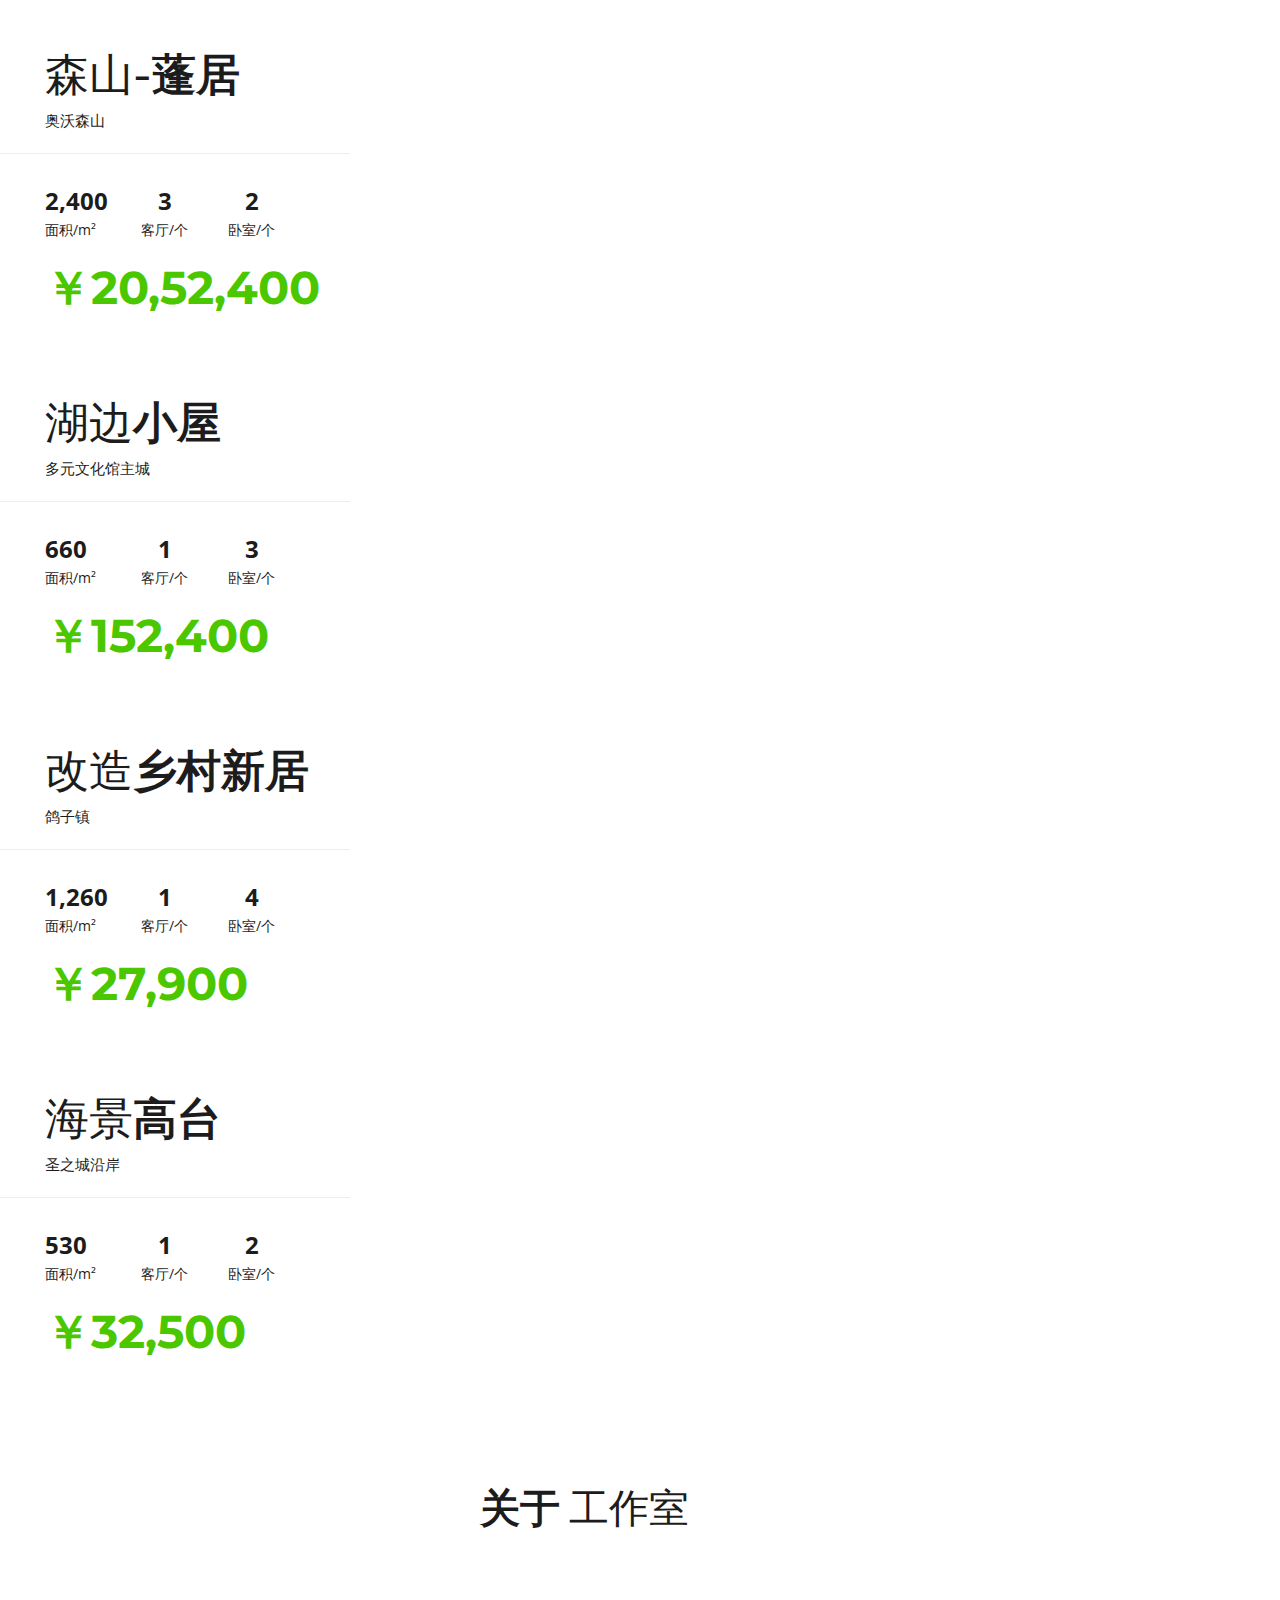
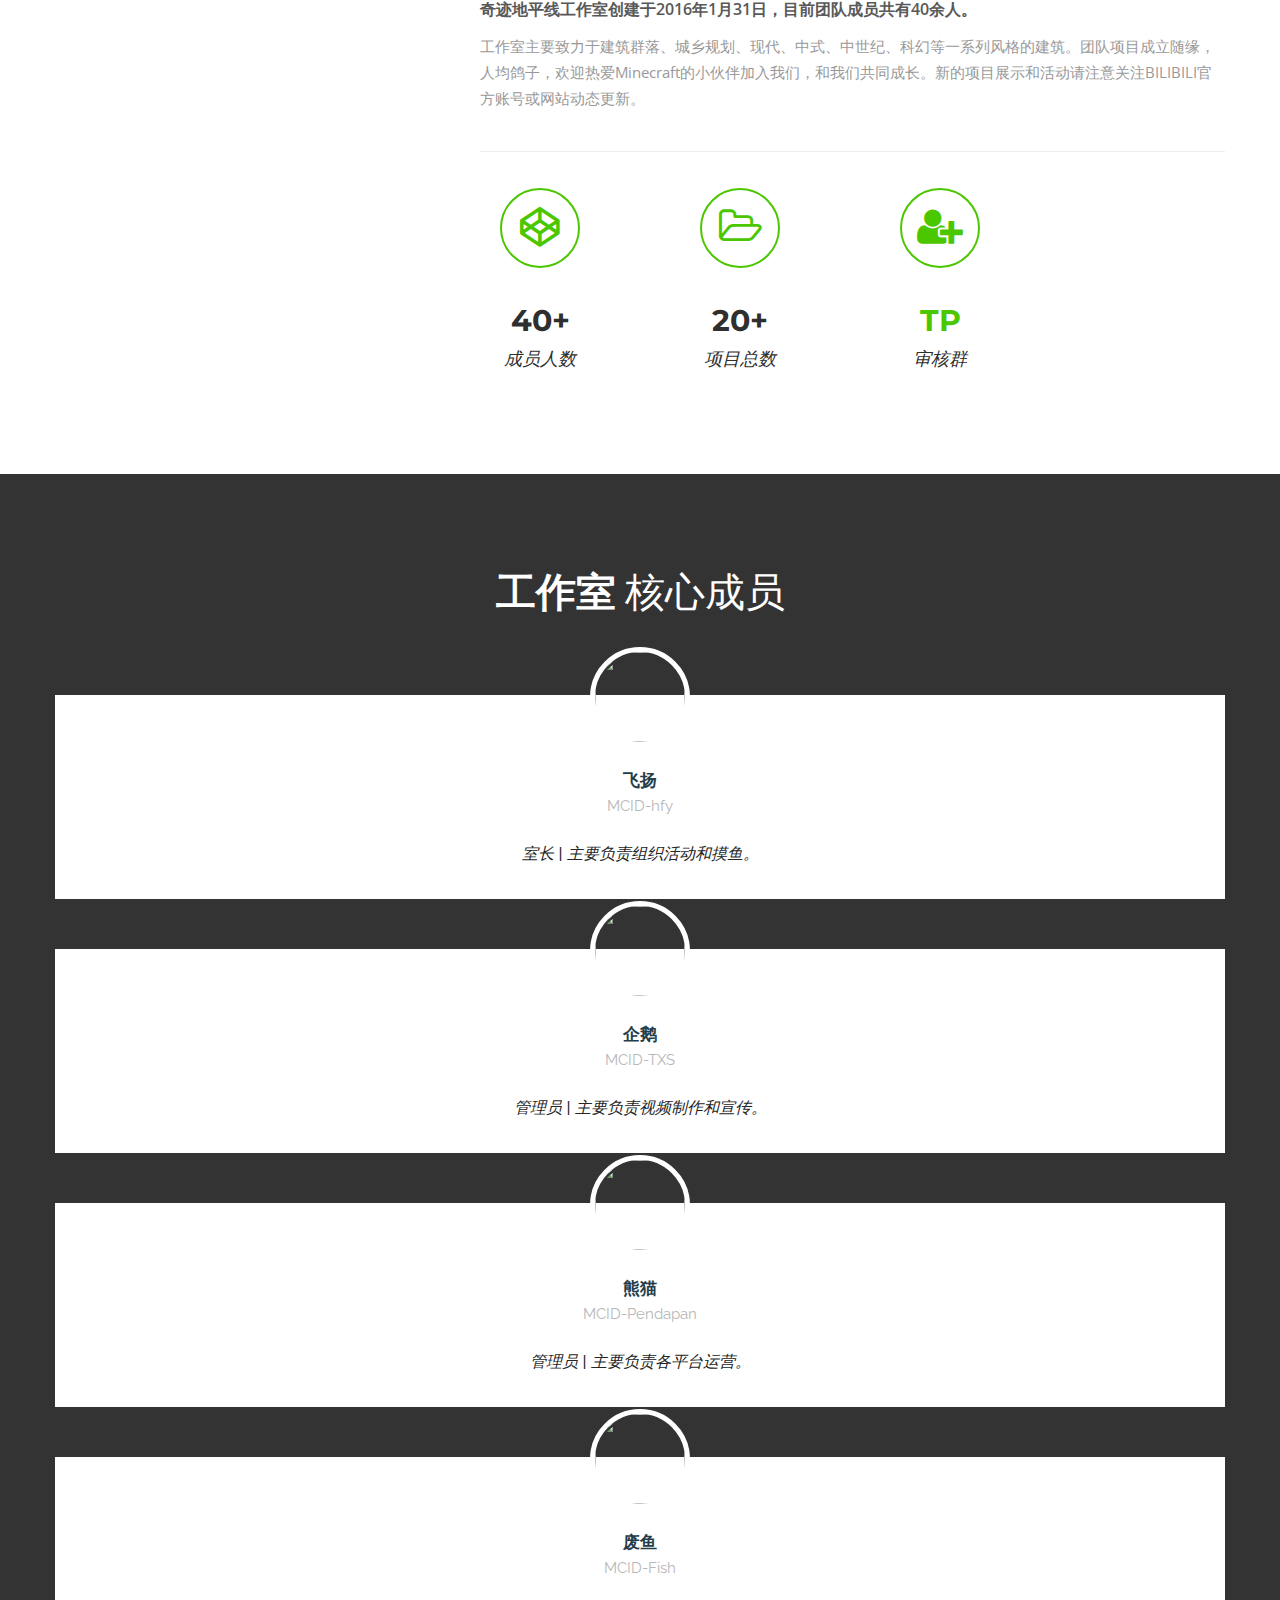
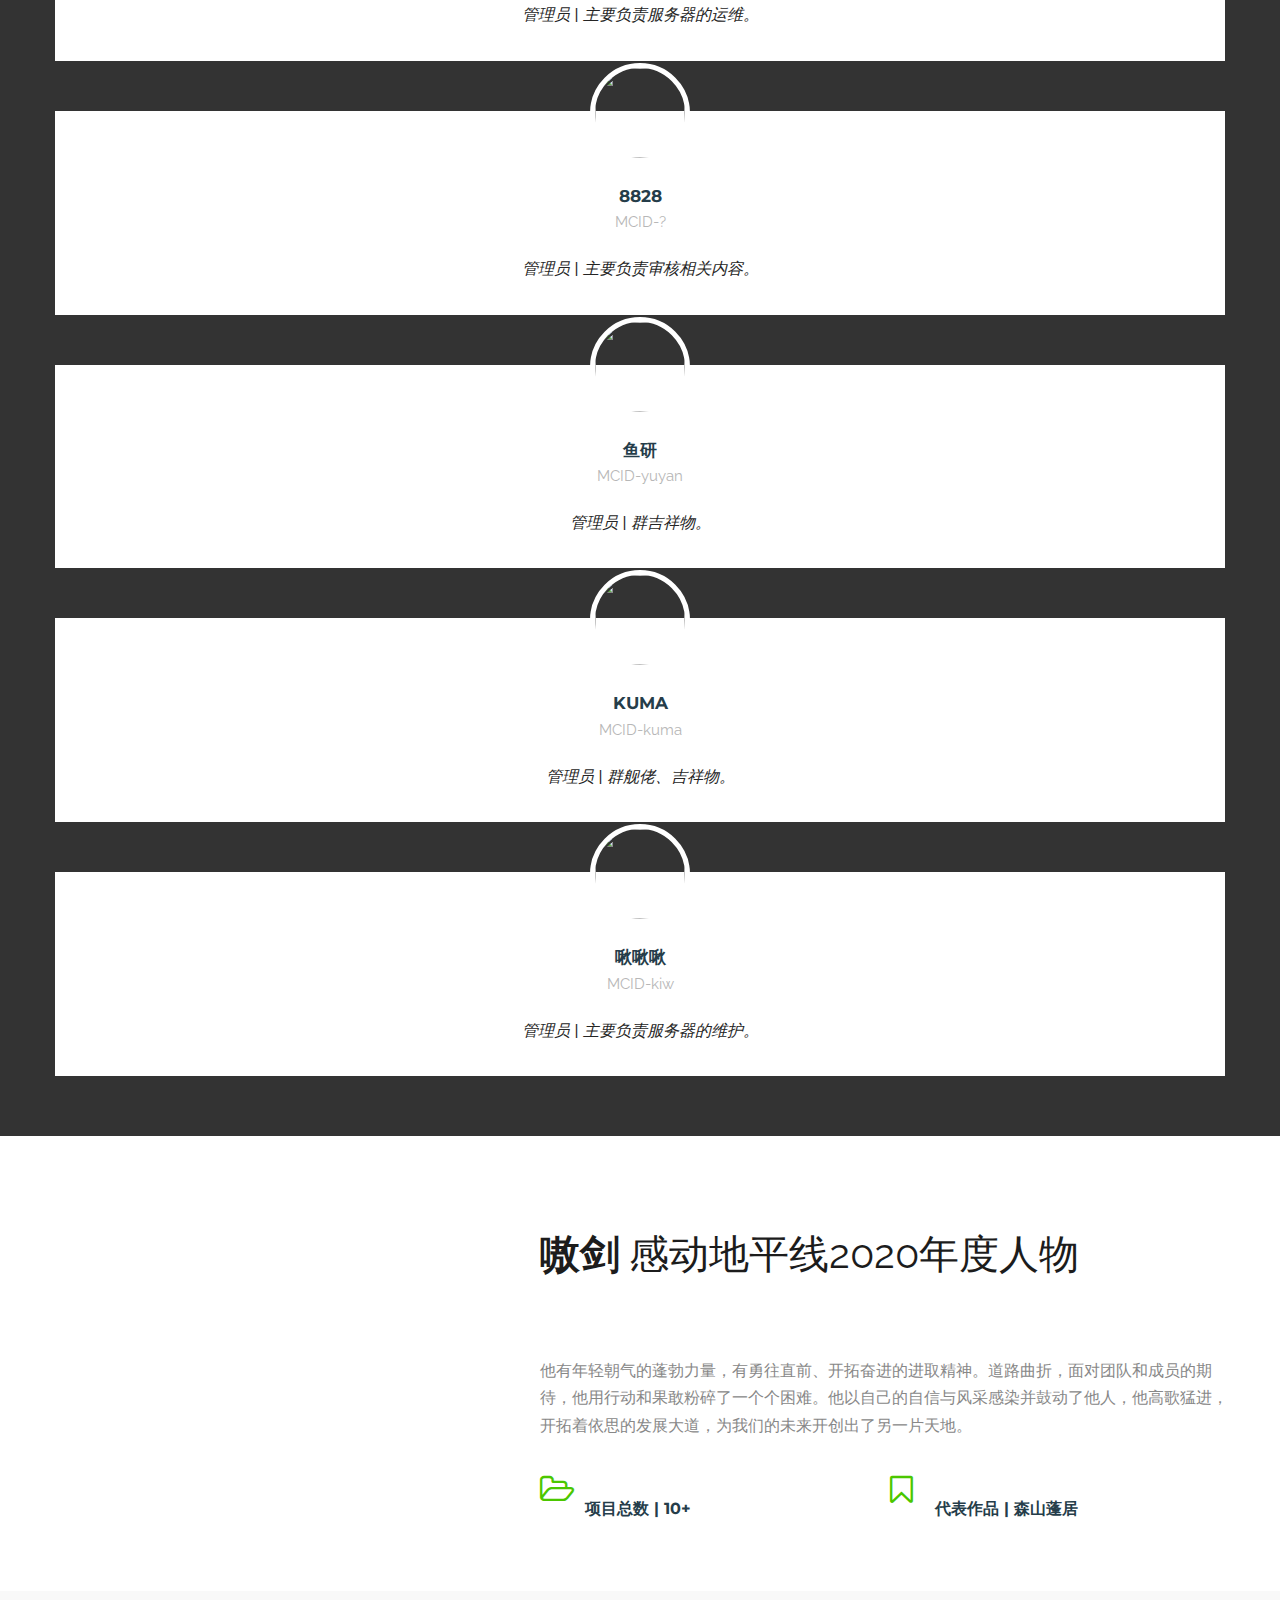
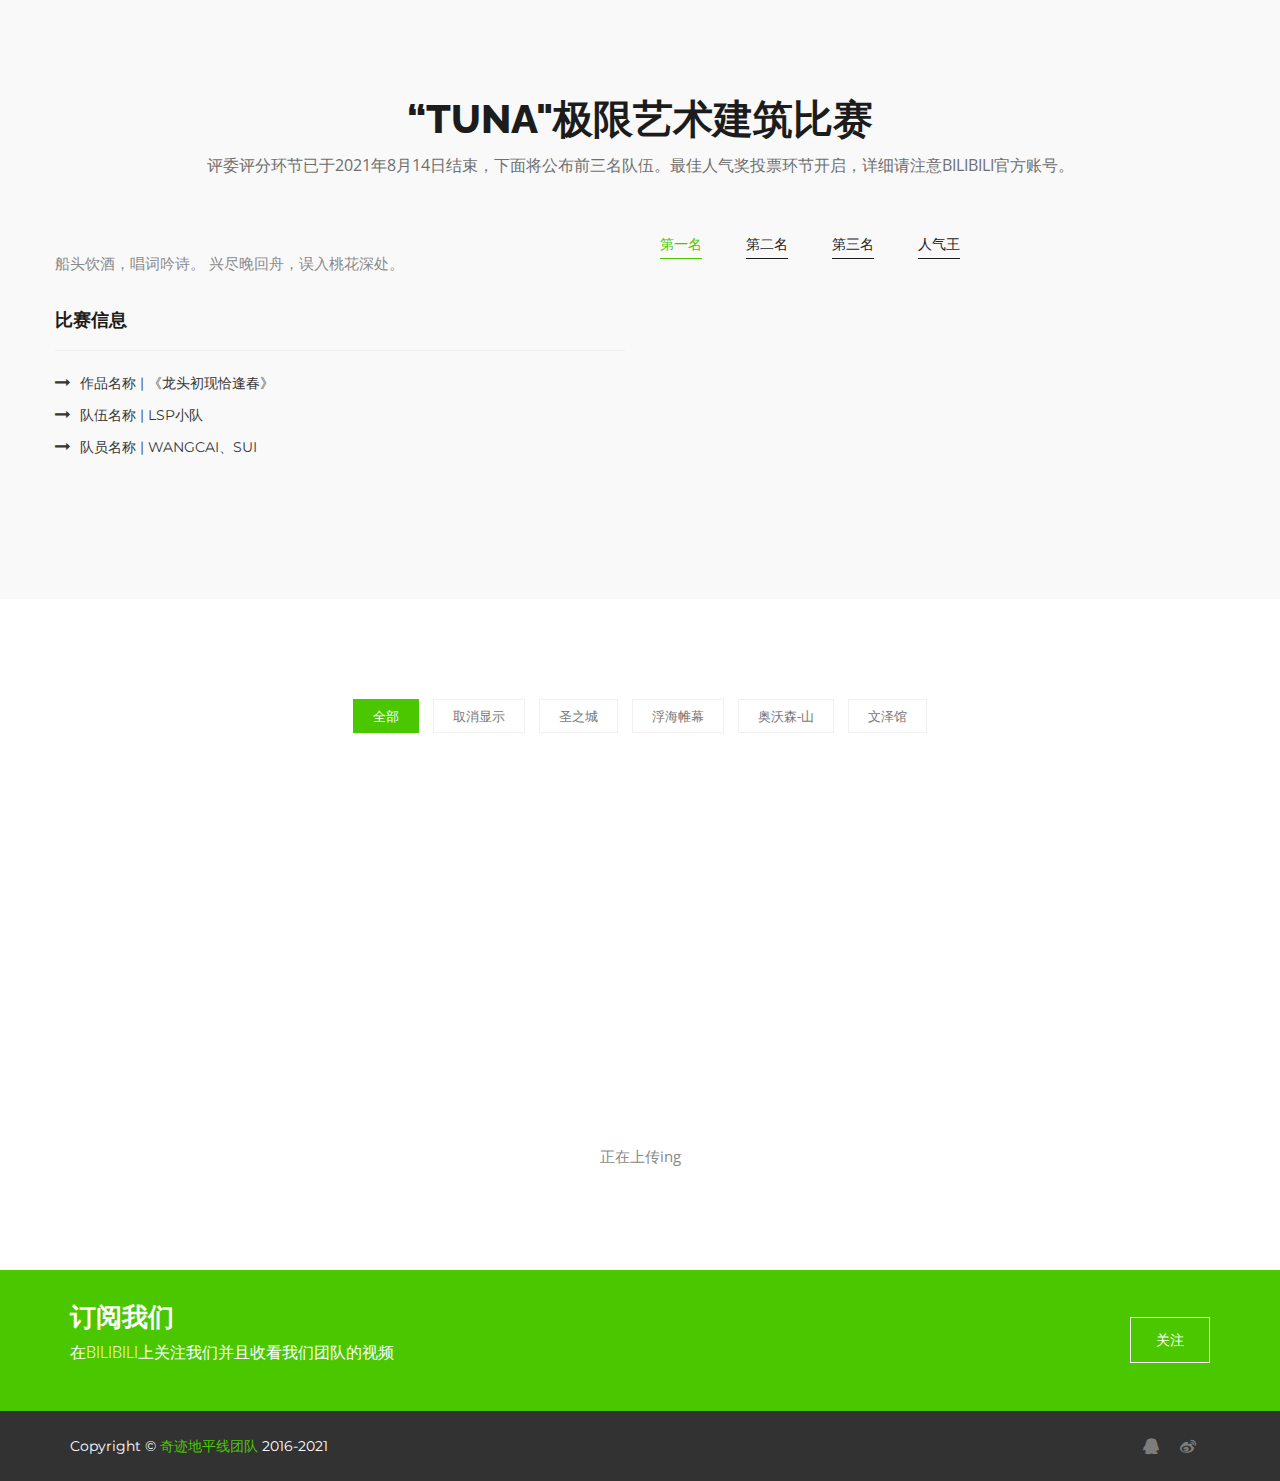
==== commit 54753fcb: "紧急更新" ====
--- a/index.html
+++ b/index.html
@@ -11,6 +11,7 @@
 		<link href="css/revolution-slider.css" rel="stylesheet">
 		<link href="css/style.css" rel="stylesheet">
 		<link href="css/responsive.css" rel="stylesheet">
+		<link href="css/loader.css" rel="stylesheet">
 		<link rel="stylesheet" href="customizer/css/style.css" />
 		<link rel="stylesheet" href="css/skin/color1.css" id="customizerSkinCSS" />
 		<!-- Part A 浏览器识别 -->
@@ -23,25 +24,32 @@
 
 	<!-- Part Body -->
 	<body>
+		<!--
 		<div class="page-wrapper">
 
 			<!-- Part 01 预加载页面 -->
-			<div class="preloader">
-				<div class="sk-circle">
-					<div class="sk-circle1 sk-child"></div>
-					<div class="sk-circle2 sk-child"></div>
-					<div class="sk-circle3 sk-child"></div>
-					<div class="sk-circle4 sk-child"></div>
-					<div class="sk-circle5 sk-child"></div>
-					<div class="sk-circle6 sk-child"></div>
-					<div class="sk-circle7 sk-child"></div>
-					<div class="sk-circle8 sk-child"></div>
-					<div class="sk-circle9 sk-child"></div>
-					<div class="sk-circle10 sk-child"></div>
-					<div class="sk-circle11 sk-child"></div>
-					<div class="sk-circle12 sk-child"></div>
+			<!--
+			<div class="loader">
+				<div class="loader-inner">
+					<div class="loader-line-wrap">
+						<div class="loader-line"></div>
+					</div>
+					<div class="loader-line-wrap">
+						<div class="loader-line"></div>
+					</div>
+					<div class="loader-line-wrap">
+						<div class="loader-line"></div>
+					</div>
+					<div class="loader-line-wrap">
+						<div class="loader-line"></div>
+					</div>
+					<div class="loader-line-wrap">
+						<div class="loader-line"></div>
+					</div>
 				</div>
+
 			</div>
+			-->
 
 			<!-- Part 02 顶栏系统 -->
 			<header class="main-header header-style-two">
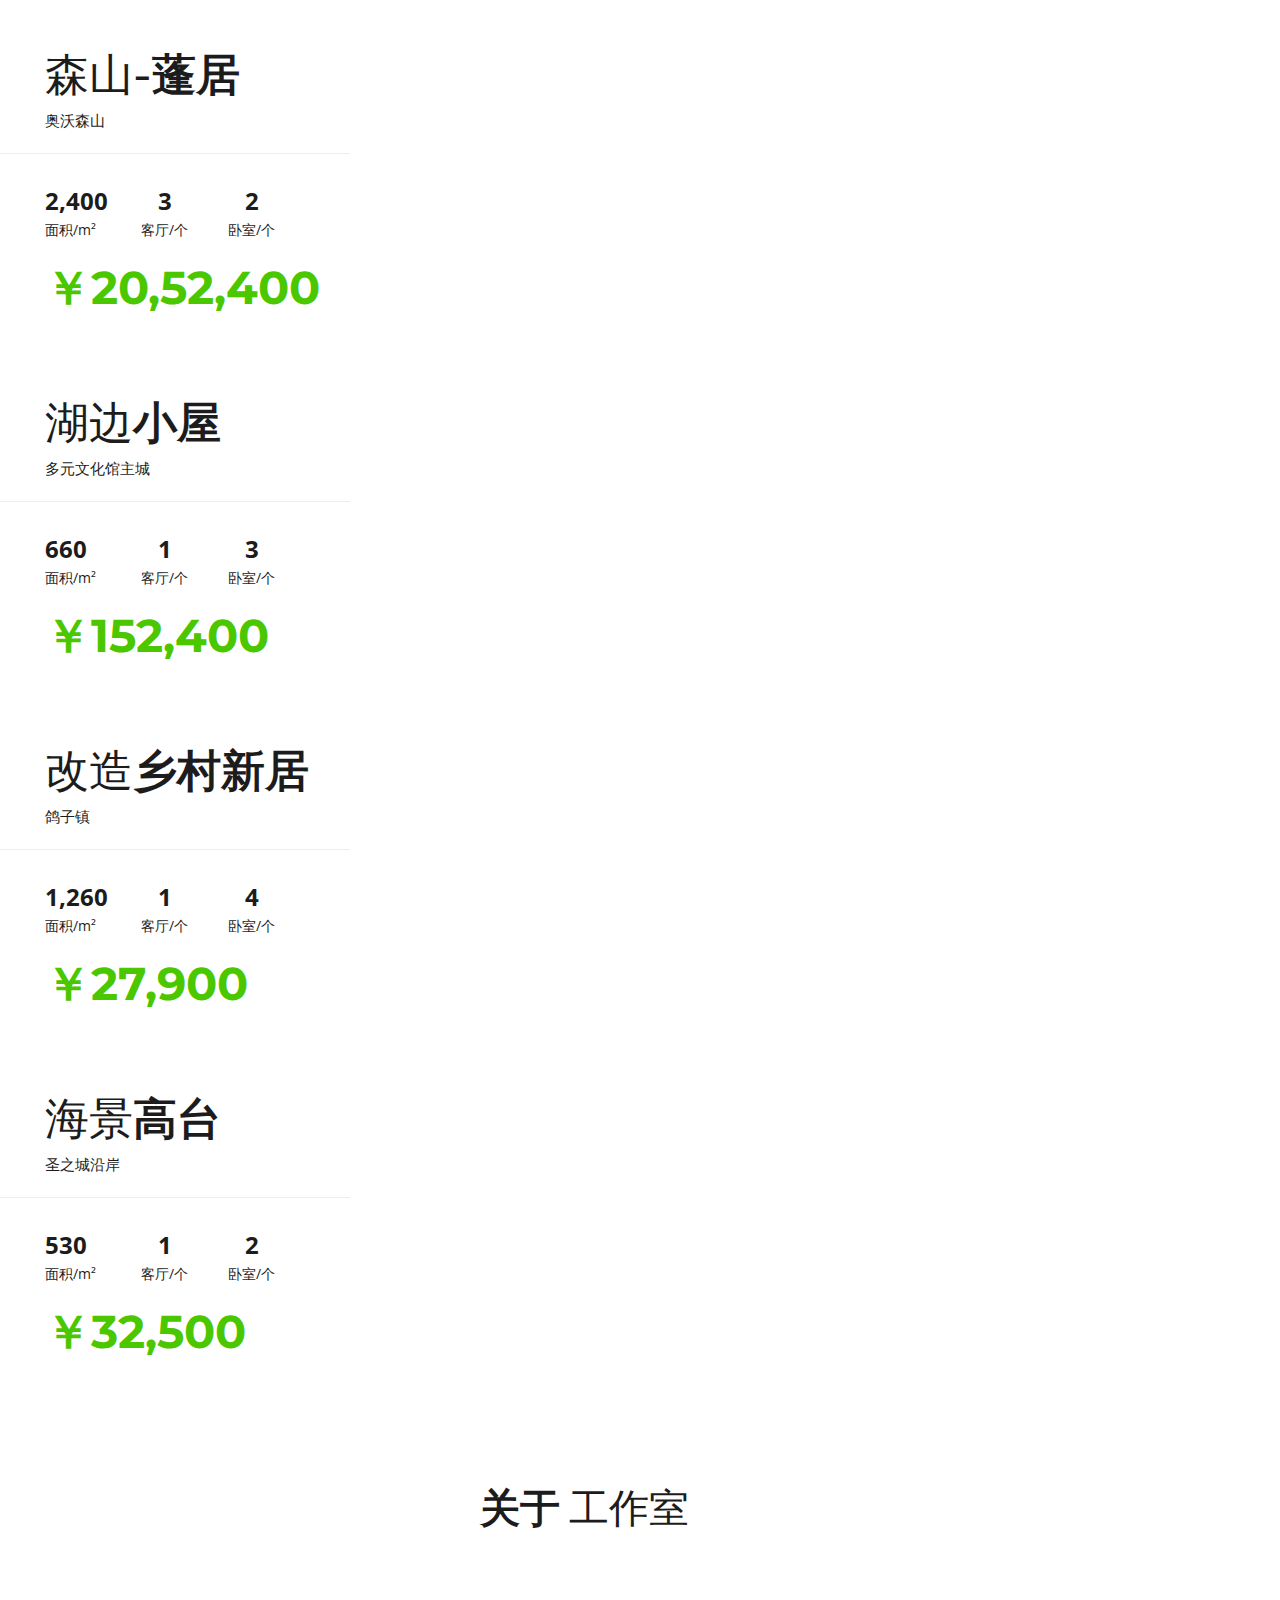
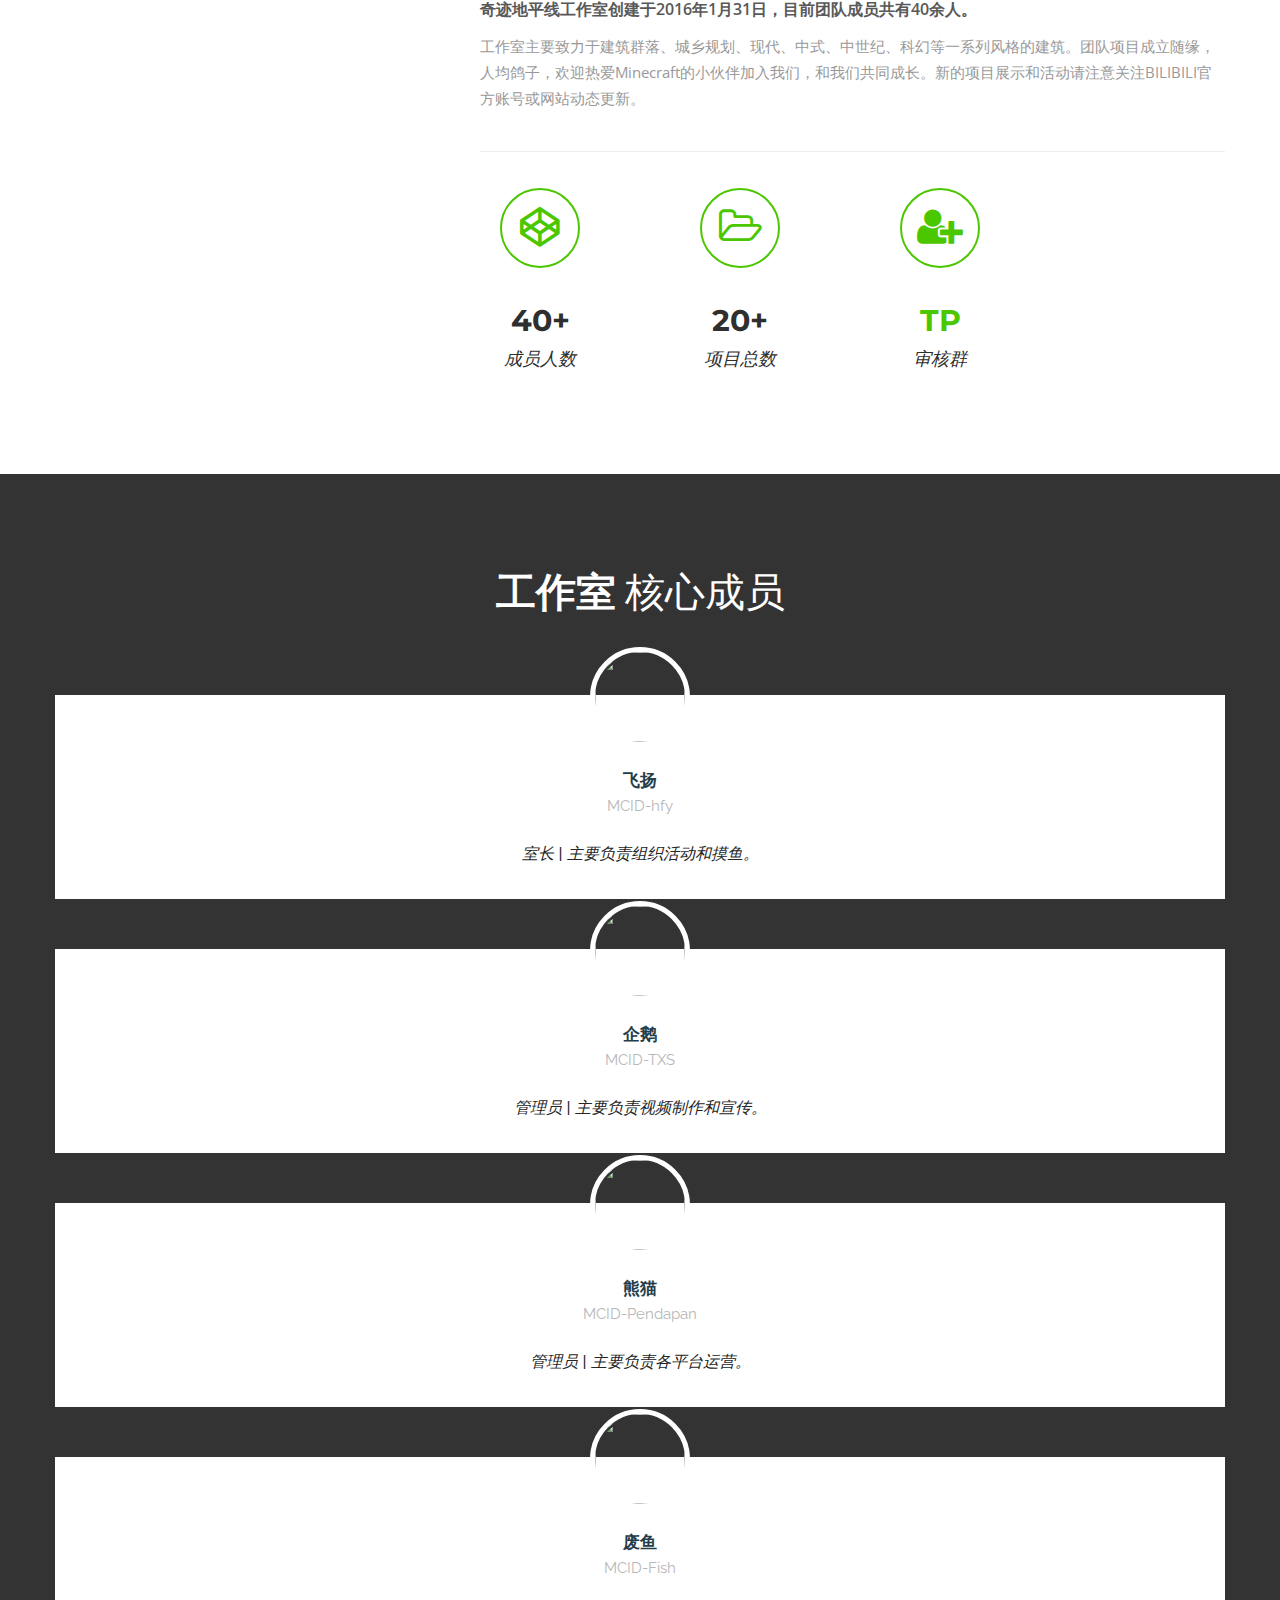
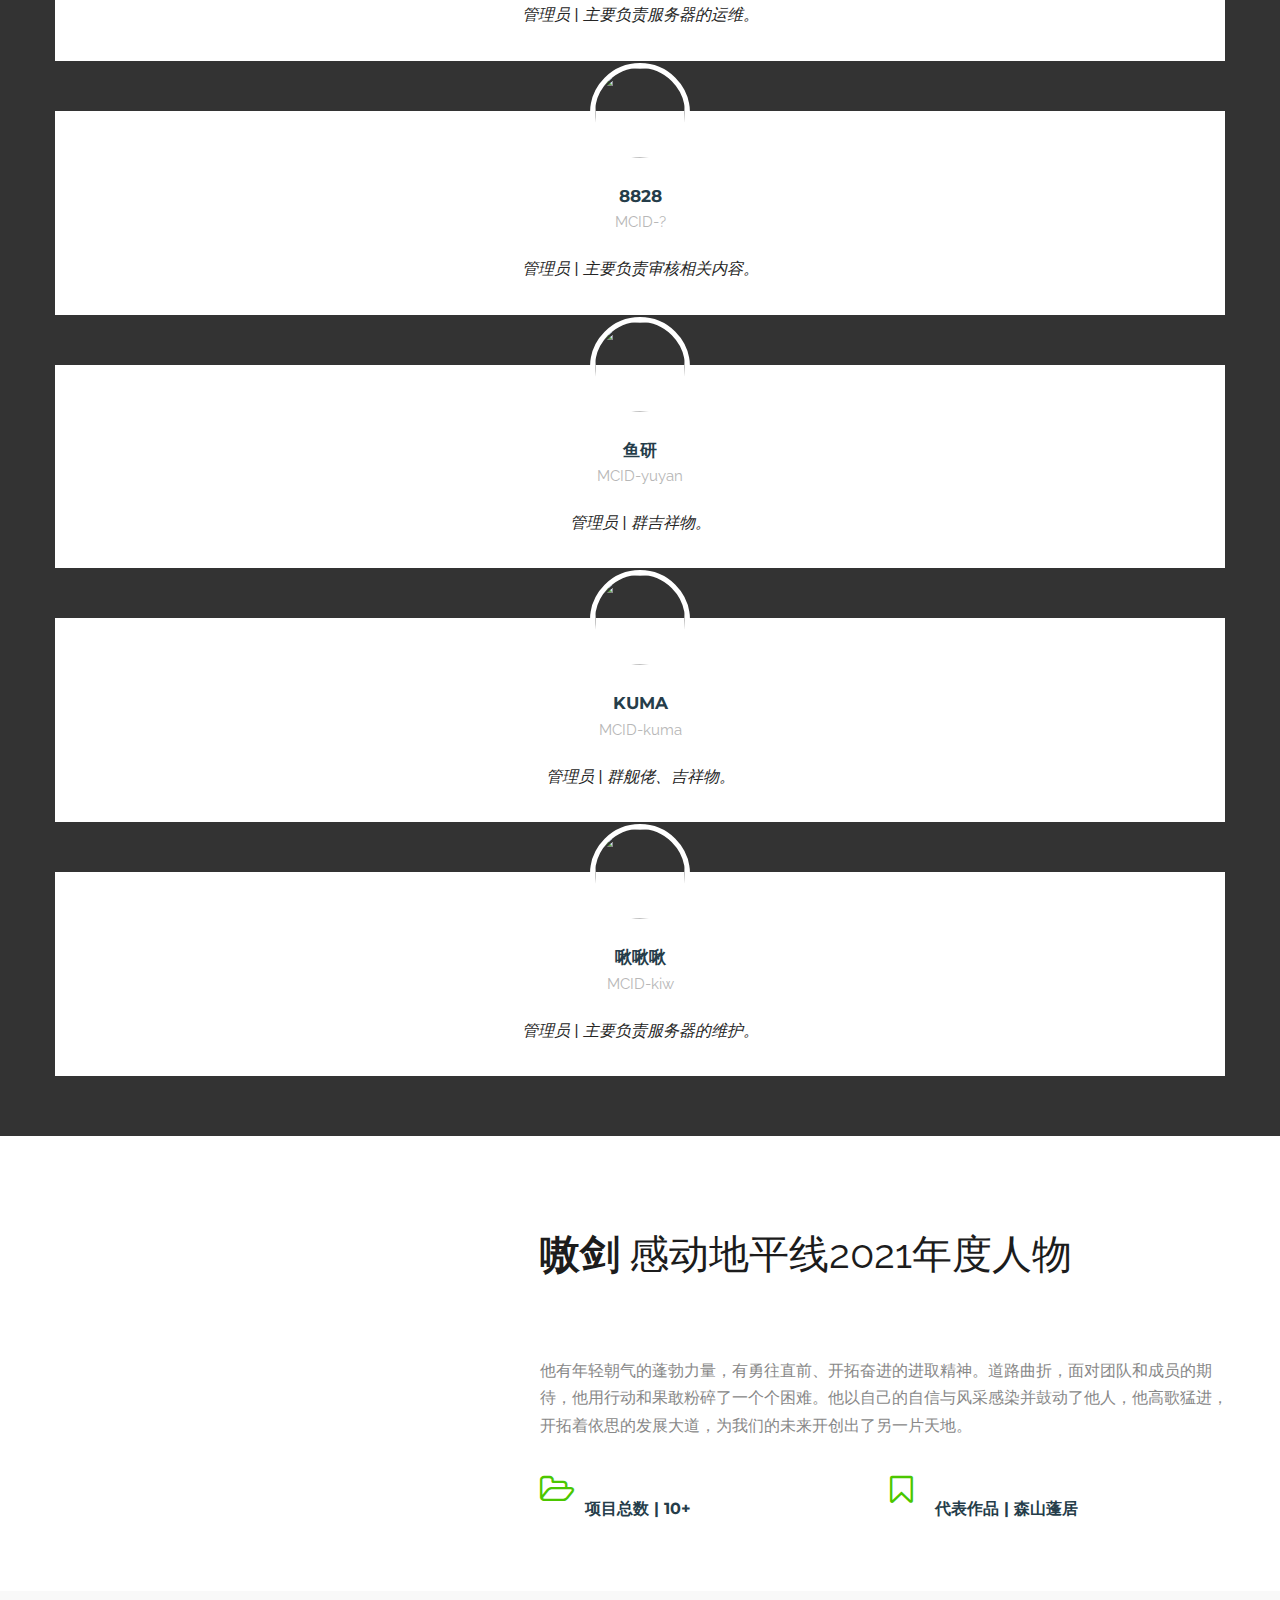
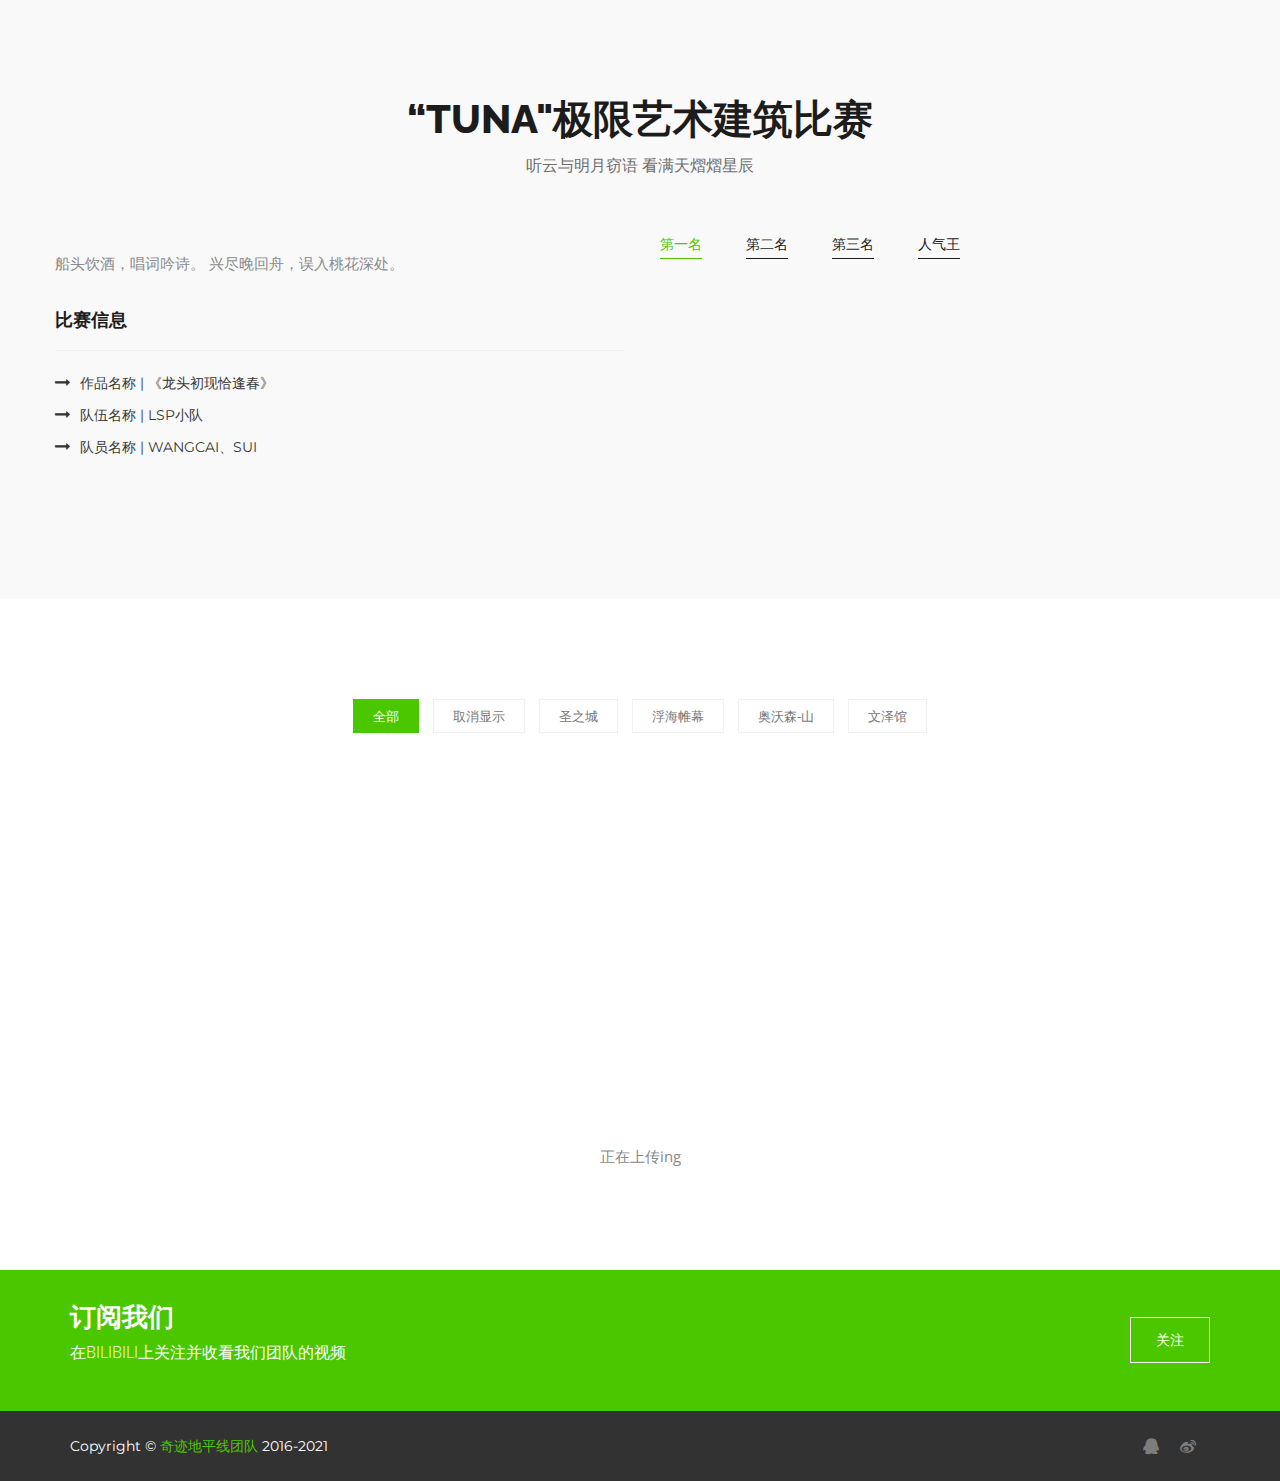
==== commit 98876351: "Update index.html" ====
--- a/index.html
+++ b/index.html
@@ -339,7 +339,7 @@
 				</div>
 			</section>
 
-			<!-- Part EX 感动地平线年度人物（2020）-->
+			<!-- Part EX 感动地平线年度人物（2021）-->
 			<section class="agent-section">
 				<div class="auto-container">
 					<div class="row clearfix">
@@ -348,7 +348,7 @@
 						</div>
 						<div class="column col-md-7 col-sm-12 col-xs-12">
 							<div class="sec-title style-2">
-								<h2>嗷剑 <span>感动地平线2020年度人物</span></h2>
+								<h2>嗷剑 <span>感动地平线2021年度人物</span></h2>
 								<div class="separator small-separator"></div>
 							</div>
 							<div class="desc-text">
@@ -382,7 +382,7 @@
 					<div class="sec-title">
 						<h2>“TUNA"极限艺术建筑比赛</h2>
 						<div class="text">
-							<p>评委评分环节已于2021年8月14日结束，下面将公布前三名队伍。最佳人气奖投票环节开启，详细请注意BILIBILI官方账号。</p>
+							<p>听云与明月窃语  看满天熠熠星辰</p>
 						</div>
 					</div>
 					<div class="floor-links">
@@ -465,19 +465,19 @@
 						<div class="floor-details" id="04">
 							<div class="row clearfix">
 								<div class="image-column col-md-6 col-sm-12 col-xs-12">
-									<figure class="image"><img src="images/2021-logo.png" alt=""></figure>
+									<figure class="image"><img src="https://pic.imgdb.cn/item/611a56885132923bf88f359e.jpg" alt=""></figure>
 								</div>
 								<div class="content-column col-md-6 col-sm-12 col-xs-12">
 									<div class="text">
-										<p>敬请期待</p>
+										<p>教堂钟声穿透了朦胧的海波，潜于深渊的水母指引着迷茫的信徒</p>
 									</div>
 									<div class="list-title">
 										<h2>比赛信息</h2>
 									</div>
 									<ul class="styled-list">
-										<li>作品名称 | 敬请期待</li>
-										<li>队伍名称 | 敬请期待</li>
-										<li>队员名称 | 敬请期待</li>
+										<li>作品名称 | 鲸落</li>
+										<li>队伍名称 | 菜鸡小队</li>
+										<li>队员名称 | fengdoudou、Ahaintsan、egomomo</li>
 									</ul>
 								</div>
 							</div>
@@ -892,7 +892,7 @@
 									<div class="overlay-box">
 										<div class="overlay-inner">
 											<div class="content">
-												<h3><a href="#gallery-popup" class=" has-gallery-popup" title="版权声明">作者 | AoSword、CucumBerR12</a></h3>
+												<h3><a href="#gallery-popup" class=" has-gallery-popup" title="版权声明">作者 | AoSword、CucumBerR12、TXS</a></h3>
 											</div>
 										</div>
 									</div>
@@ -906,7 +906,7 @@
 									<div class="overlay-box">
 										<div class="overlay-inner">
 											<div class="content">
-												<h3><a href="#gallery-popup" class=" has-gallery-popup" title="版权声明">作者 | AoSword、CucumBerR12</a></h3>
+												<h3><a href="#gallery-popup" class=" has-gallery-popup" title="版权声明">作者 | AoSword、CucumBerR12、TXS</a></h3>
 											</div>
 										</div>
 									</div>
@@ -920,7 +920,7 @@
 									<div class="overlay-box">
 										<div class="overlay-inner">
 											<div class="content">
-												<h3><a href="#gallery-popup" class=" has-gallery-popup" title="版权声明">作者 | AoSword、CucumBerR12</a></h3>
+												<h3><a href="#gallery-popup" class=" has-gallery-popup" title="版权声明">作者 | AoSword、CucumBerR12、TXS</a></h3>
 											</div>
 										</div>
 									</div>
@@ -934,7 +934,7 @@
 									<div class="overlay-box">
 										<div class="overlay-inner">
 											<div class="content">
-												<h3><a href="#gallery-popup" class=" has-gallery-popup" title="版权声明">作者 | AoSword、CucumBerR12</a></h3>
+												<h3><a href="#gallery-popup" class=" has-gallery-popup" title="版权声明">作者 | AoSword、CucumBerR12、TXS</a></h3>
 											</div>
 										</div>
 									</div>
@@ -948,7 +948,7 @@
 									<div class="overlay-box">
 										<div class="overlay-inner">
 											<div class="content">
-												<h3><a href="#gallery-popup" class=" has-gallery-popup" title="版权声明">作者 | AoSword、CucumBerR12</a></h3>
+												<h3><a href="#gallery-popup" class=" has-gallery-popup" title="版权声明">作者 | AoSword、CucumBerR12、TXS</a></h3>
 											</div>
 										</div>
 									</div>
@@ -976,7 +976,7 @@
 					<div class="row">
 						<div class="column col-md-9 col-sm-12 col-xs-12">
 							<h2>订阅我们</h2>
-							<p>在BILIBILI上关注我们并且收看我们团队的视频</p>
+							<p>在BILIBILI上关注并收看我们团队的视频</p>
 						</div>
 						<div class="column col-md-3 col-sm-12 col-xs-12">
 							<div class="text-right padd-top-20">
@@ -1040,7 +1040,7 @@
 							前款规定适用于对出版者、表演者、录音录像制作者、广播电台、电视台的权利的限制。
 							</div>
 							<div class="desc-text">
-							©2016-2021 奇迹地平线团队 All rights reserved.
+							©2016-2022 奇迹地平线团队 All rights reserved.
 							</div>
 						</div>
 					</div>
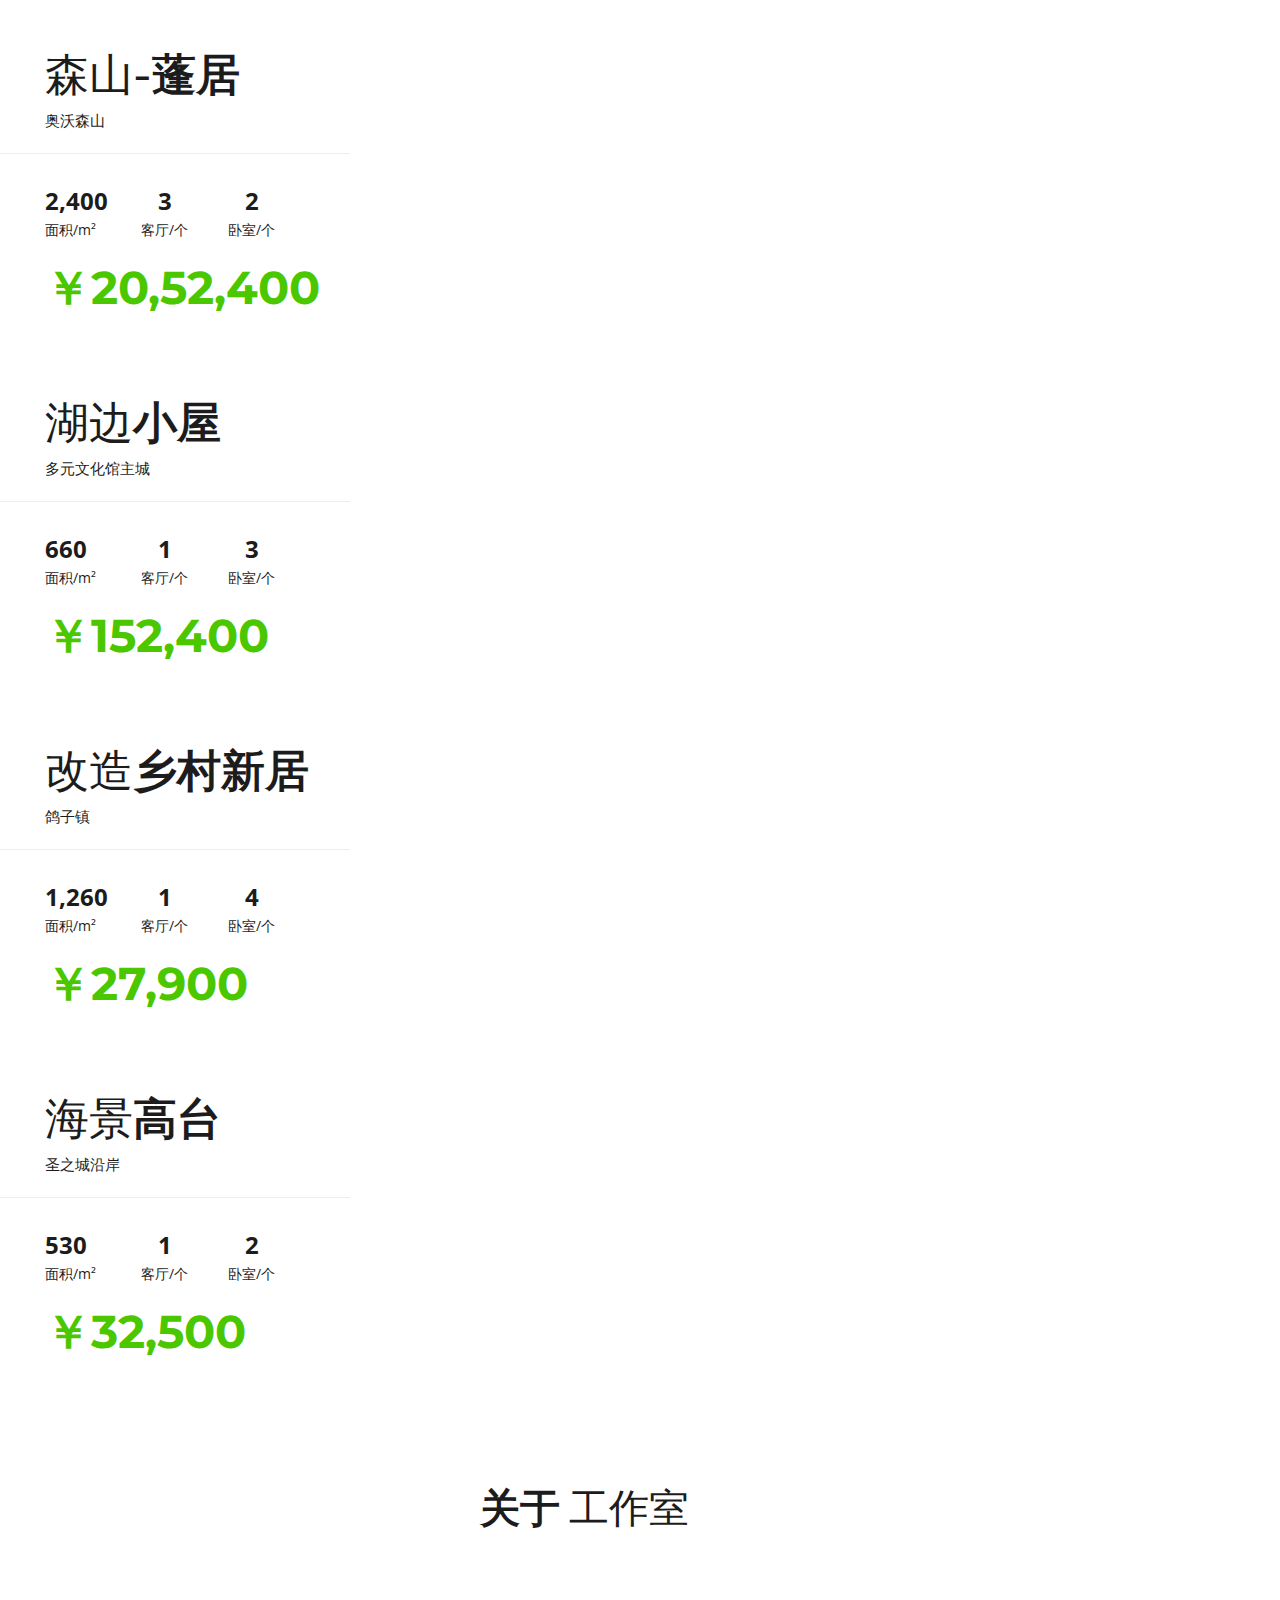
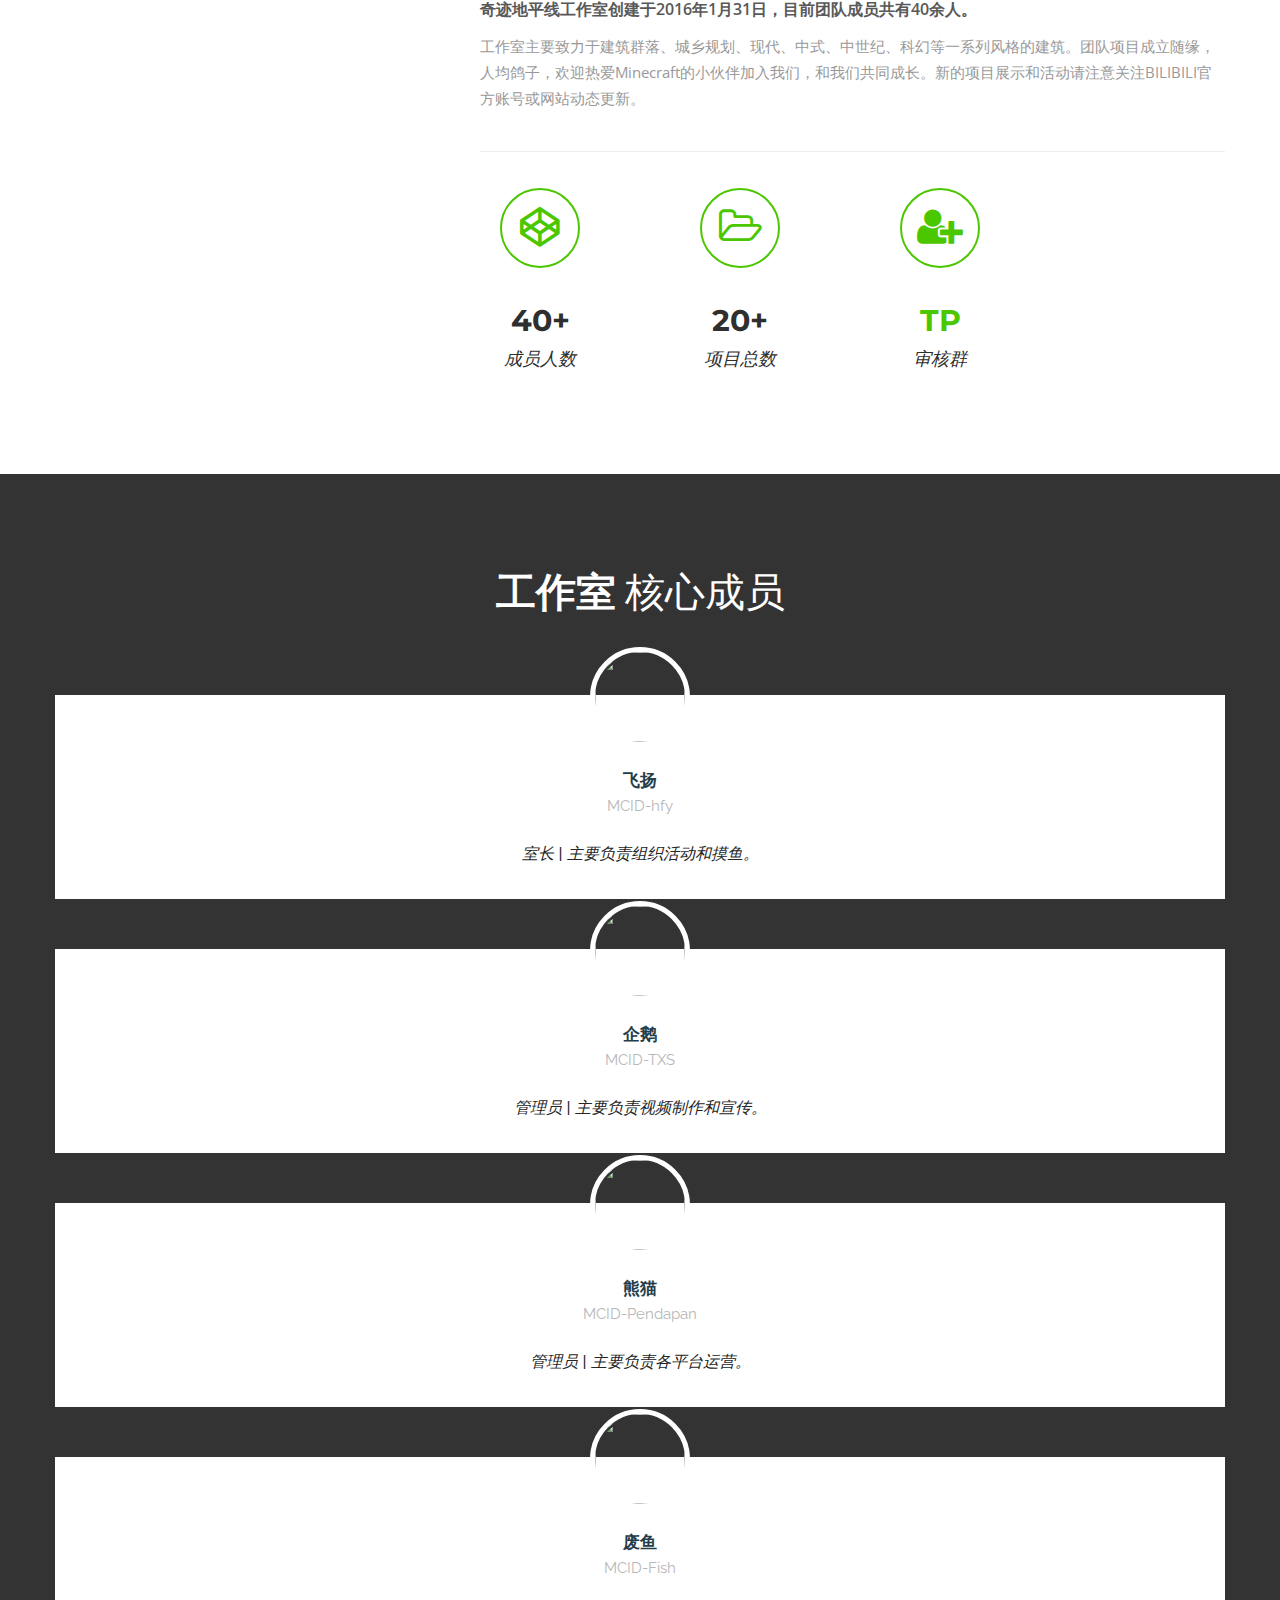
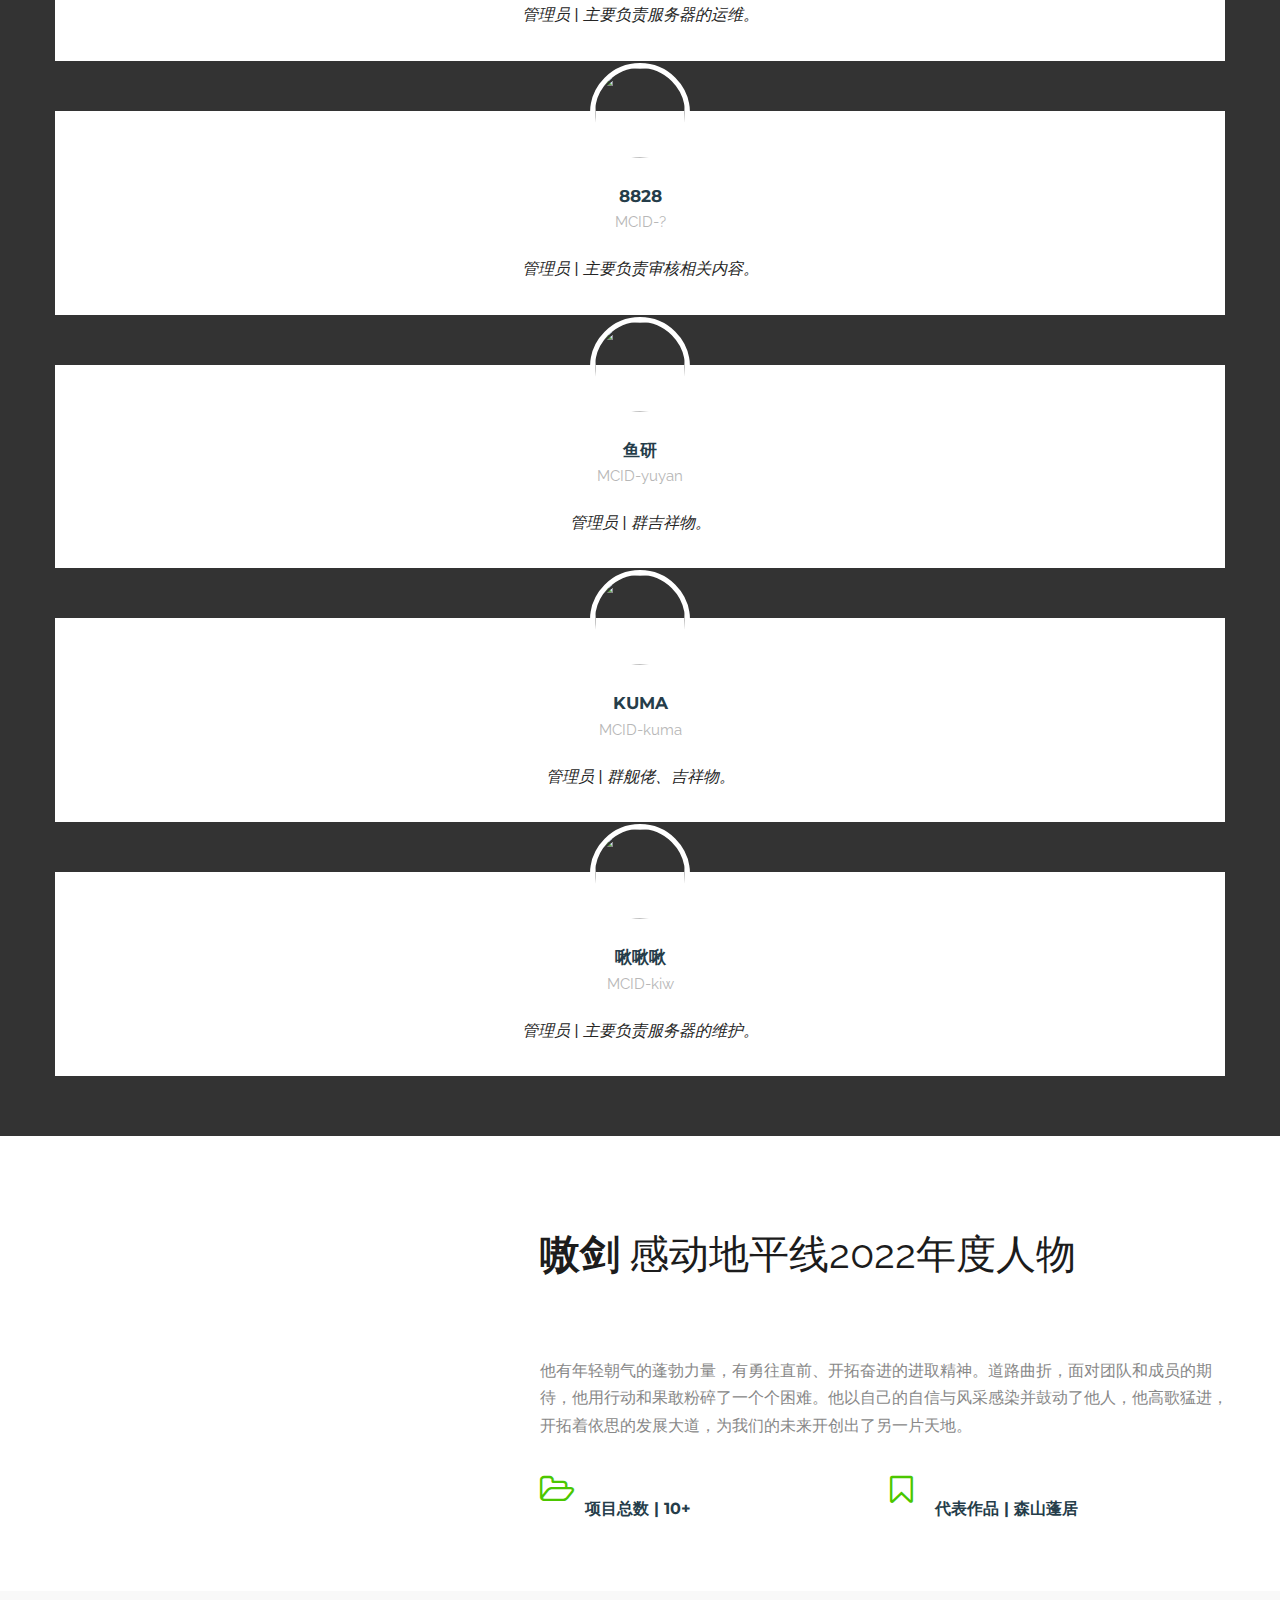
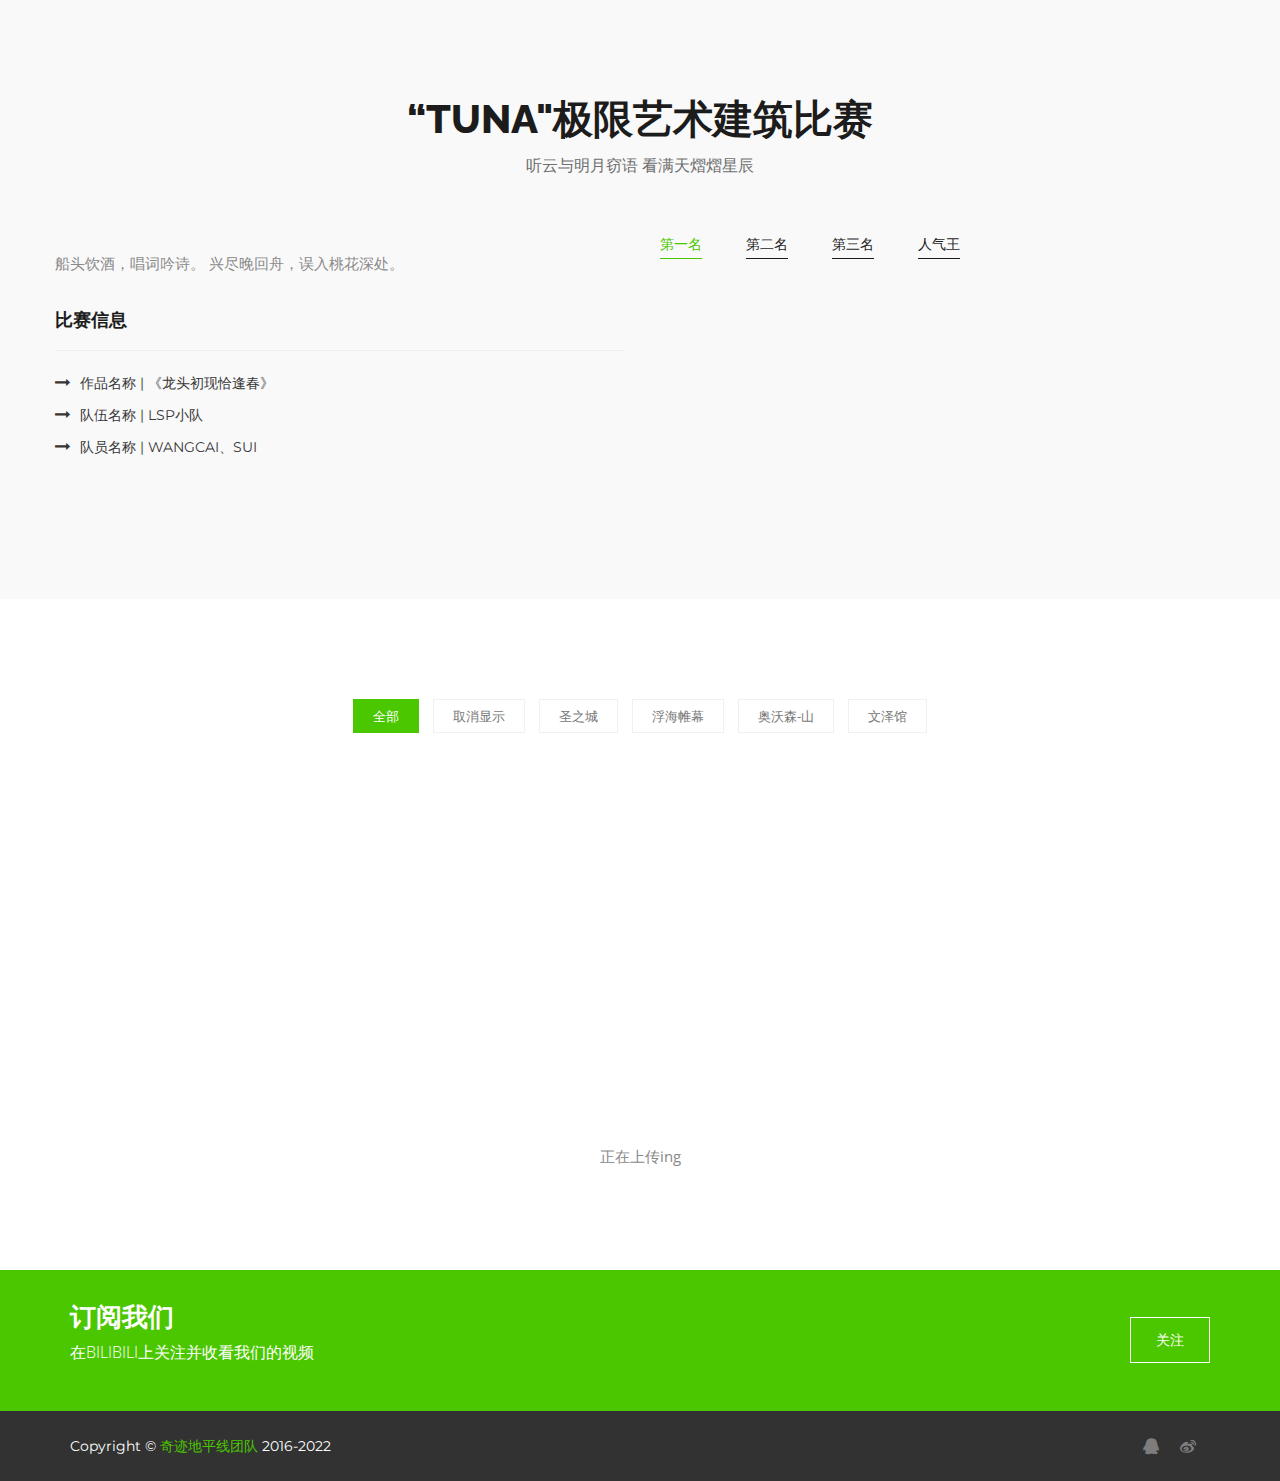
==== commit d4326149: "2022.06.12" ====
--- a/index.html
+++ b/index.html
@@ -49,7 +49,7 @@
 				</div>
 
 			</div>
-			-->
+		-->
 
 			<!-- Part 02 顶栏系统 -->
 			<header class="main-header header-style-two">
@@ -178,7 +178,7 @@
 						<!-- 0401 -->
 						<div class="col-lg-4 col-md-4 text-center-sm text-center-xs">
 							<div class="img-holder">
-								<img src="https://gitee.com/mapletav/mhimage/raw/master/resource/00.png" alt="">
+								<img src="https://pic.imgdb.cn/item/62a545a709475431299cb5c2.png" alt="">
 							</div>
 						</div>
 						<!-- 0402 -->
@@ -241,7 +241,7 @@
 
 						<!-- 001 -->
 						<article class="slide-item">
-							<figure class="image-box"><img src="https://gitee.com/mapletav/mhimage/raw/master/tx/01.jpg" alt=""></figure>
+							<figure class="image-box"><img src="https://pic.imgdb.cn/item/62a545a709475431299cb5c8.jpg" alt=""></figure>
 							<div class="info-box">
 								<h3>飞扬</h3>
 								<p class="designation">MCID-hfy</p>
@@ -253,7 +253,7 @@
 
 						<!-- 002 -->
 						<article class="slide-item">
-							<figure class="image-box"><img src="https://gitee.com/mapletav/mhimage/raw/master/tx/02.jpg" alt=""></figure>
+							<figure class="image-box"><img src="https://pic.imgdb.cn/item/62a545a709475431299cb5ce.jpg" alt=""></figure>
 							<div class="info-box">
 								<h3>企鹅</h3>
 								<p class="designation">MCID-TXS</p>
@@ -265,7 +265,7 @@
 
 						<!-- 003 -->
 						<article class="slide-item">
-							<figure class="image-box"><img src="https://gitee.com/mapletav/mhimage/raw/master/tx/03.jpg" alt=""></figure>
+							<figure class="image-box"><img src="https://pic.imgdb.cn/item/62a545a709475431299cb5d6.jpg" alt=""></figure>
 							<div class="info-box">
 								<h3>熊猫</h3>
 								<p class="designation">MCID-Pendapan</p>
@@ -277,7 +277,7 @@
 
 						<!-- 004 -->
 						<article class="slide-item">
-							<figure class="image-box"><img src="https://gitee.com/mapletav/mhimage/raw/master/tx/04.jpg" alt=""></figure>
+							<figure class="image-box"><img src="https://pic.imgdb.cn/item/62a545a709475431299cb5e0.jpg" alt=""></figure>
 							<div class="info-box">
 								<h3>废鱼</h3>
 								<p class="designation">MCID-Fish</p>
@@ -289,7 +289,7 @@
 
 						<!-- 005 -->
 						<article class="slide-item">
-							<figure class="image-box"><img src="https://gitee.com/mapletav/mhimage/raw/master/tx/05.jpg" alt=""></figure>
+							<figure class="image-box"><img src="https://pic.imgdb.cn/item/62a545f709475431299d1bfa.jpg" alt=""></figure>
 							<div class="info-box">
 								<h3>8828</h3>
 								<p class="designation">MCID-?</p>
@@ -301,7 +301,7 @@
 
 						<!-- 006 -->
 						<article class="slide-item">
-							<figure class="image-box"><img src="https://gitee.com/mapletav/mhimage/raw/master/tx/06.jpg" alt=""></figure>
+							<figure class="image-box"><img src="https://pic.imgdb.cn/item/62a545f709475431299d1bff.jpg" alt=""></figure>
 							<div class="info-box">
 								<h3>鱼研</h3>
 								<p class="designation">MCID-yuyan</p>
@@ -313,7 +313,7 @@
 
 						<!-- 007 -->
 						<article class="slide-item">
-							<figure class="image-box"><img src="https://gitee.com/mapletav/mhimage/raw/master/tx/07.jpg" alt=""></figure>
+							<figure class="image-box"><img src="https://pic.imgdb.cn/item/62a545f709475431299d1c08.jpg" alt=""></figure>
 							<div class="info-box">
 								<h3>Kuma</h3>
 								<p class="designation">MCID-kuma</p>
@@ -325,7 +325,7 @@
 
 						<!-- 008 -->
 						<article class="slide-item">
-							<figure class="image-box"><img src="https://gitee.com/mapletav/mhimage/raw/master/tx/08.jpg" alt=""></figure>
+							<figure class="image-box"><img src="https://pic.imgdb.cn/item/62a545f709475431299d1c12.jpg" alt=""></figure>
 							<div class="info-box">
 								<h3>啾啾啾</h3>
 								<p class="designation">MCID-kiw</p>
@@ -344,11 +344,11 @@
 				<div class="auto-container">
 					<div class="row clearfix">
 						<div class="column col-md-5 col-sm-12 col-xs-12">
-							<figure class="agent-image wow" data-wow-delay="300ms" data-wow-duration="1500ms"><a href="mailto:agentmail@mail.com"><img src="https://gitee.com/mapletav/mhimage/raw/master/tx/09.jpg" alt=""></a></figure>
+							<figure class="agent-image wow" data-wow-delay="300ms" data-wow-duration="1500ms"><img src="https://pic.imgdb.cn/item/62a545f709475431299d1c1d.jpg" alt=""></a></figure>
 						</div>
 						<div class="column col-md-7 col-sm-12 col-xs-12">
 							<div class="sec-title style-2">
-								<h2>嗷剑 <span>感动地平线2021年度人物</span></h2>
+								<h2>嗷剑 <span>感动地平线2022年度人物</span></h2>
 								<div class="separator small-separator"></div>
 							</div>
 							<div class="desc-text">
@@ -976,7 +976,7 @@
 					<div class="row">
 						<div class="column col-md-9 col-sm-12 col-xs-12">
 							<h2>订阅我们</h2>
-							<p>在BILIBILI上关注并收看我们团队的视频</p>
+							<p>在BILIBILI上关注并收看我们的视频</p>
 						</div>
 						<div class="column col-md-3 col-sm-12 col-xs-12">
 							<div class="text-right padd-top-20">
@@ -991,7 +991,7 @@
 			<footer class="main-footer">
 				<div class="container">
 					<div class="copy-right pull-left">
-					Copyright © <span>奇迹地平线团队</span> 2016-2021
+					Copyright © <span>奇迹地平线团队</span> 2016-2022
 					</div>
 					<div class="menu pull-right">
 						<ul class="clearfix">
@@ -1021,23 +1021,7 @@
 					<div class="content-outer">
 						<div class="lower-content">
 							<div class="desc-text">
-							本站内所有素材图片作品（除成员头像外）均是奇迹地平线团队成员或已获得他人许可而上传分享，奇迹地平线团队拥有所有版权和使用权，仅供学习交流，未经原作者授权，请勿作他用。
-							</div>
-							<div class="desc-text">
-							根据《中华人民共和国著作权法》第二十二条规定，在下列情况下使用作品，可以不经著作权人许可，不向其支付报酬，但应当指明作者姓名、作品名称，并且不得侵犯著作权人依照本法享有的其他权利：<br/>
-							（一）为个人学习、研究或者欣赏，使用他人已经发表的作品；<br/>
-							（二）为介绍、评论某一作品或者说明某一问题，在作品中适当引用他人已经发表的作品；<br/>
-							（三）为报道时事新闻，在报纸、期刊、广播电台、电视台等媒体中不可避免地再现或者引用已经发表的作品；<br/>
-							（四）报纸、期刊、广播电台、电视台等媒体刊登或者播放其他报纸、期刊、广播电台、电视台等媒体已经发表的关于政治、经济、宗教问题的时事性文章，但作者声明不许刊登、播放的除外；<br/>
-							（五）报纸、期刊、广播电台、电视台等媒体刊登或者播放在公众集会上发表的讲话，但作者声明不许刊登、播放的除外；<br/>
-							（六）为学校课堂教学或者科学研究，翻译或者少量复制已经发表的作品，供教学或者科研人员使用，但不得出版发行；<br/>
-							（七）国家机关为执行公务在合理范围内使用已经发表的作品；<br/>
-							（八）图书馆、档案馆、纪念馆、博物馆、美术馆等为陈列或者保存版本的需要，复制本馆收藏的作品；<br/>
-							（九）免费表演已经发表的作品，该表演未向公众收取费用，也未向表演者支付报酬；<br/>
-							（十）对设置或者陈列在室外公共场所的艺术作品进行临摹、绘画、摄影、录像；<br/>
-							（十一）将中国公民、法人或者其他组织已经发表的以汉语言文字创作的作品翻译成少数民族语言文字作品在国内出版发行；<br/>
-							（十二）将已经发表的作品改成盲文出版。<br/>
-							前款规定适用于对出版者、表演者、录音录像制作者、广播电台、电视台的权利的限制。
+							本站内所有素材图片作品（除成员头像外）均是奇迹地平线团队成员或已获得他人许可而上传分享，奇迹地平线团队拥有所有版权和使用权，仅供学习交流，未经原作者授权，请勿作他用。访问者可将本网站提供的内容或服务用于个人学习、研究或欣赏，以及其他非商业性或非盈利性用途，但同时应遵守著作权法及其他相关法律的规定，不得侵犯本网站及相关权利人的合法权利。除此以外，将本网站任何内容或服务用于其他用途时，须征得本网站及相关权利人的书面许可，并支付报酬。
 							</div>
 							<div class="desc-text">
 							©2016-2022 奇迹地平线团队 All rights reserved.
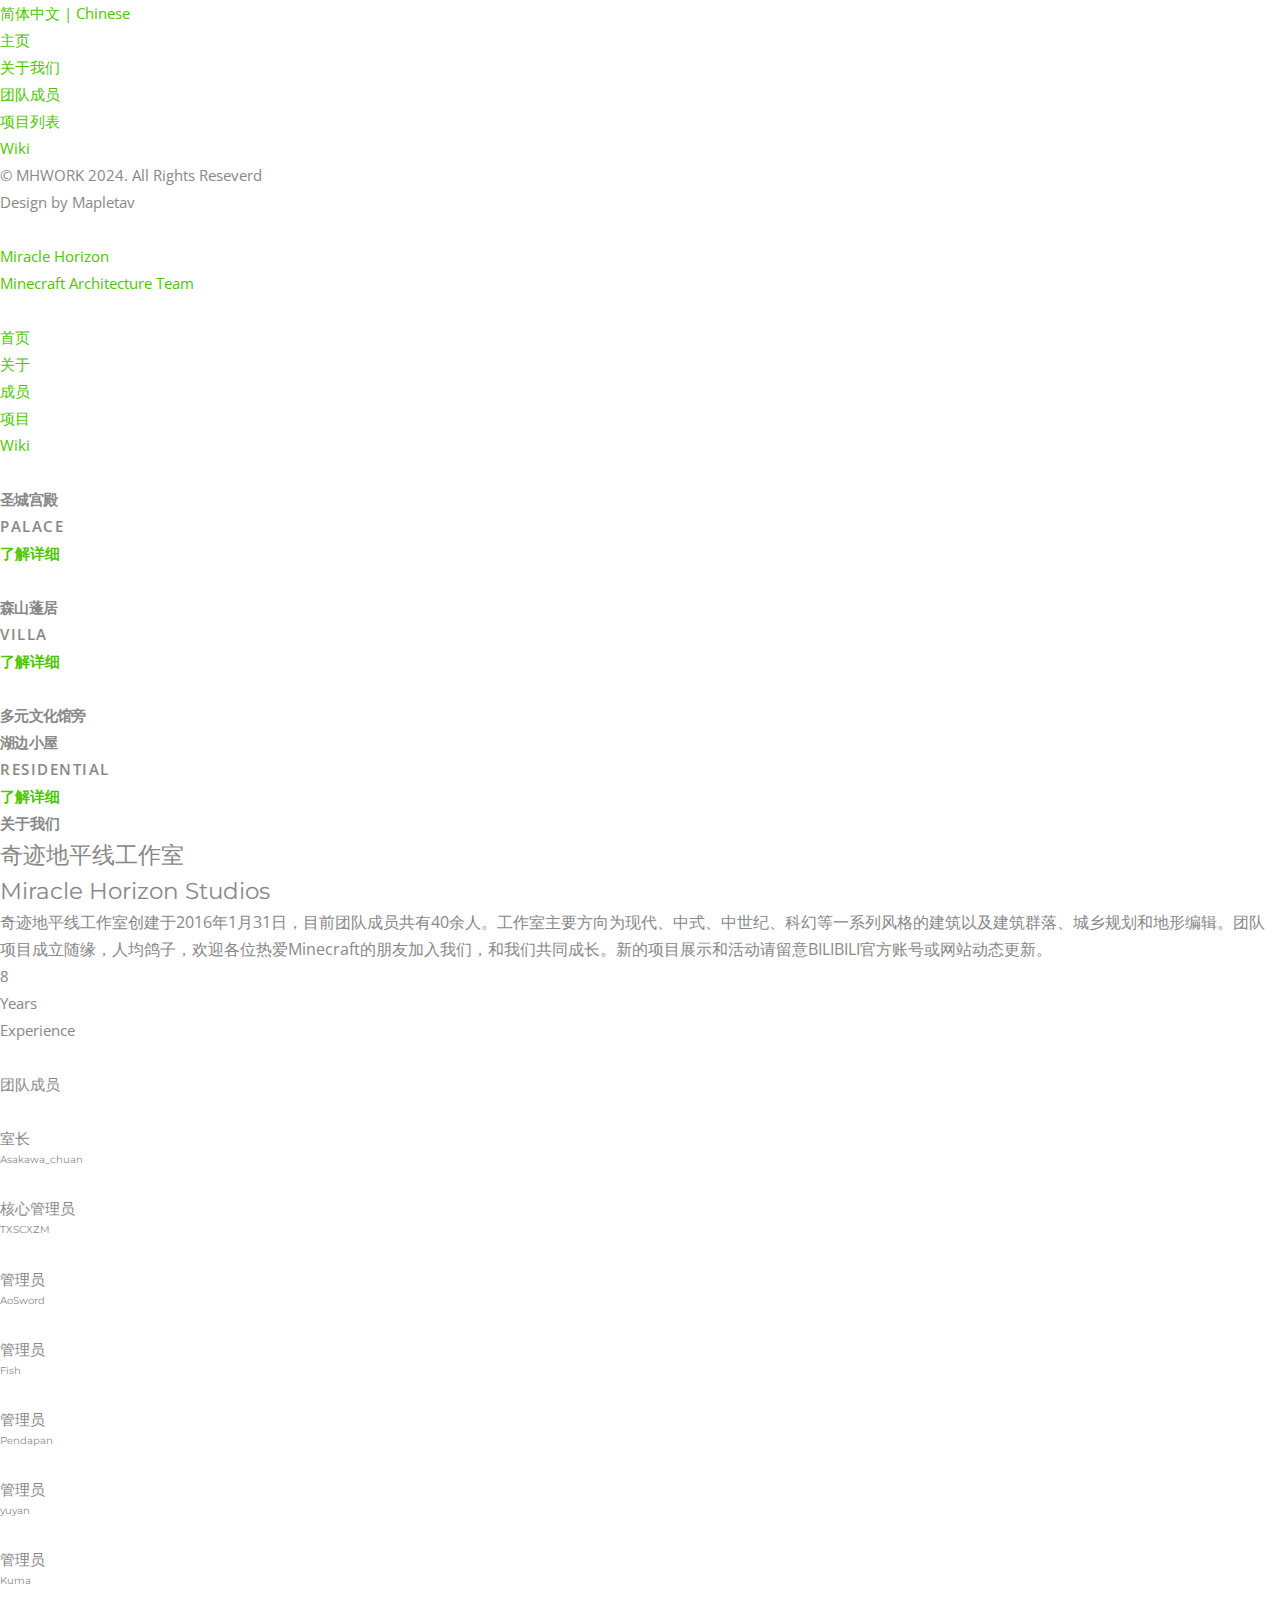
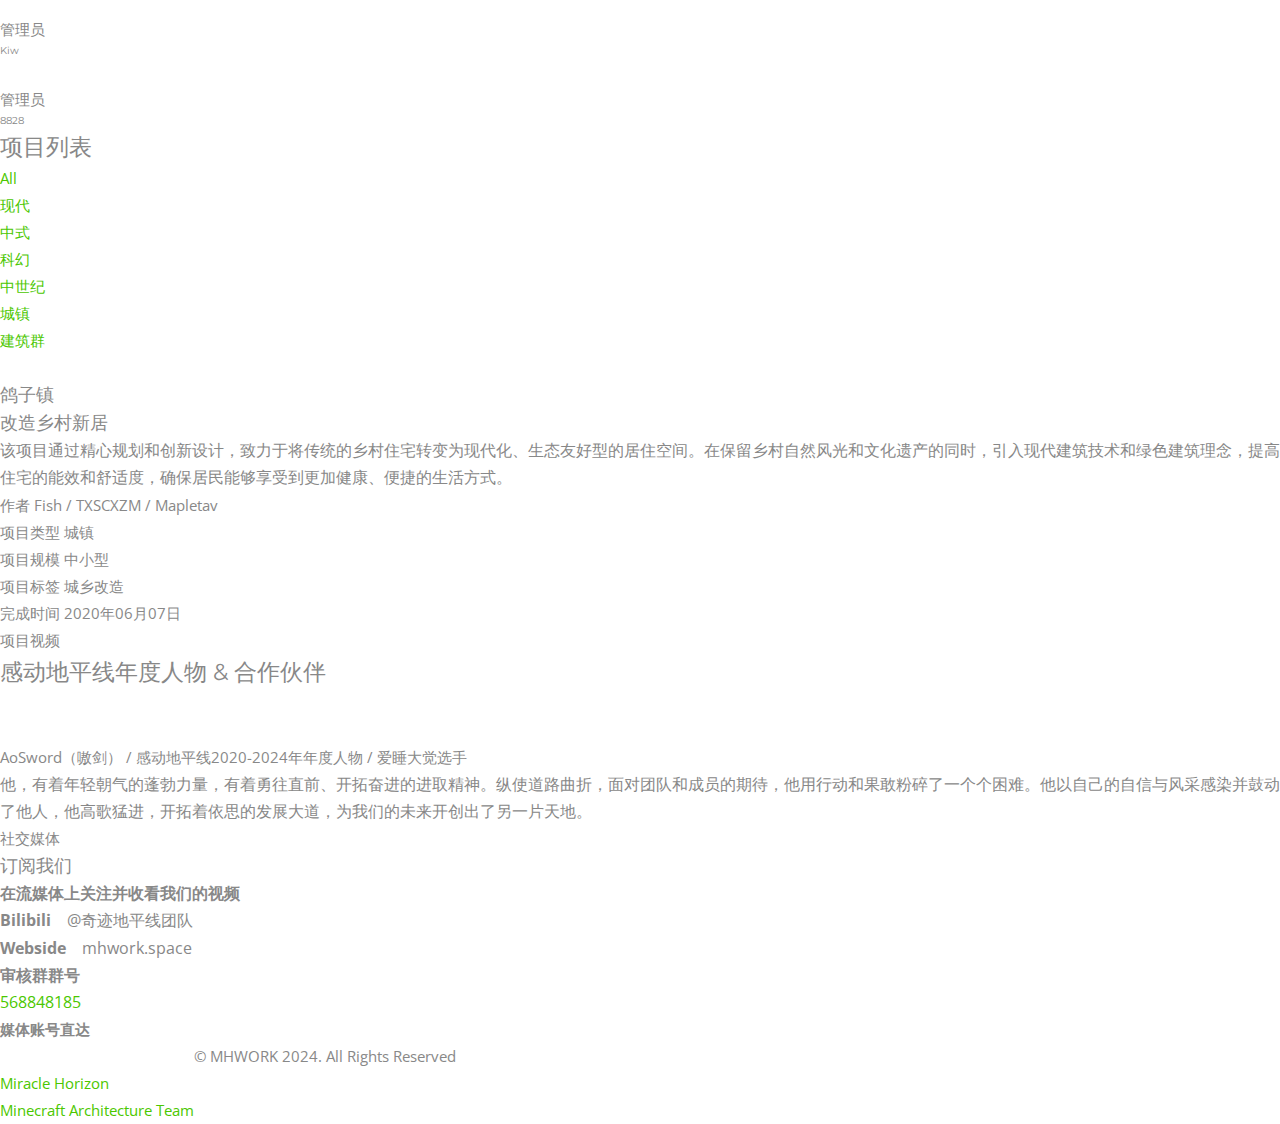
==== commit 6b0e3b22: "wiki" ====
--- a/index.html
+++ b/index.html
@@ -1,1054 +1,973 @@
-﻿<!DOCTYPE html>
-<html><!-- 网站设计：Mapletav ////携带私货嘿嘿 ᶘᵒᴥᵒᶅ //// -->
+﻿<!DOCTYPE HTML>
+<head>
+  <meta charset="utf-8">
+  <meta name="viewport" content="width=device-width, initial-scale=1">
+  <!-- SEO -->
+  <meta name="author" content="Mapletav"><!-- Reconstruction Time: 20240206 -->
+  <meta name="keywords" content="奇迹地平线">
+  <meta name="description" content="奇迹地平线工作室（Miracle Horizon Studios）成立于2016年1月31日，专注于我的世界（Minecraft）游戏领域的建筑创作。" />
+  <!-- TITLE & ICON -->
+  <title>奇迹地平线工作室</title> 
+  <link rel="shortcut icon" href="img/logo/MH icon.png">
+  <!-- Fonts -->
+  <link href="https://fonts.googleapis.com/css?family=Poppins:300,400,500,600,700" rel="stylesheet">
+  <link href="https://fonts.googleapis.com/css?family=Libre+Baskerville:400i" rel="stylesheet">
+  <!-- Styles -->
+  <link href="css/iconfont.css" rel="stylesheet">
+  <link href="css/style.css" rel="stylesheet" media="screen">
+  <link href="css/style2.css" rel="stylesheet" media="screen">
+  <link href="css/dark.css" rel="stylesheet" media="screen">
+</head>
+<body>
 
-	<!-- Part Head -->
-	<head>
-		<meta charset="utf-8">
-		<!-- Part A 网站名称 -->
-		<title>奇迹地平线工作室</title>
-		<!-- Part A CSS部分 -->
-		<link href="css/bootstrap.css" rel="stylesheet">
-		<link href="css/revolution-slider.css" rel="stylesheet">
-		<link href="css/style.css" rel="stylesheet">
-		<link href="css/responsive.css" rel="stylesheet">
-		<link href="css/loader.css" rel="stylesheet">
-		<link rel="stylesheet" href="customizer/css/style.css" />
-		<link rel="stylesheet" href="css/skin/color1.css" id="customizerSkinCSS" />
-		<!-- Part A 浏览器识别 -->
-		<meta http-equiv="X-UA-Compatible" content="IE=edge">
-		<!-- Part A 自适应（好像还是没有任何用呢） -->
-		<meta name="viewport" content="width=device-width,initial-scale=1.0,user-scalable=no">
-		<!-- Part A LOGO小图标 -->
-		<link rel="shortcut icon" href="images/icon.png">
-	</head>
+  <!-- 加载动画 -->
+  <div class="loader">
+    <div class="spinner">
+      <div class="double-bounce1"></div>
+      <div class="double-bounce2"></div>
+    </div>
+  </div>
 
-	<!-- Part Body -->
-	<body>
-		<!--
-		<div class="page-wrapper">
+  <div class="wrapper boxed">
+    <div class="click-capture"></div>
+    <!-- Mobile 菜单栏 -->
+    <div class="menu"> 
+      <span class="close-menu icon-cross right-boxed"></span>
+      <div class="menu-lang right-boxed">
+        <a href="" class="active">简体中文 | Chinese</a>
+      </div>
+      <nav class="nav mobile-menu">
+        <ul class="menu-list right-boxed">
+          <li>
+            <a  href="#main">主页</a>
+          </li>
+          <li>
+            <a href="#about">关于我们</a>
+          </li>
+          <li>
+            <a href="#team">团队成员</a>
+          </li>
+          <li>
+            <a href="#projects">项目列表</a>
+          </li>
+          <li>
+            <a href="./wiki/index.html">Wiki</a>
+          </li>
+        </ul>
+        </ul>
+      </nav>
+      <div class="menu-footer right-boxed">
+        <div class="social-list">
+          <a href="https://space.bilibili.com/637477054" class="iconfont icon-bilibili"></a>
+          <a href="https://weibo.com/u/6526071250" class="iconfont icon-xinlangweibo"></a>
+          <a href="https://jq.qq.com/?_wv=1027&k=0vxmqtFQ" class="iconfont icon-QQ-circle-fill"></a>
+        </div>
+        <div class="copy">© MHWORK 2024. All Rights Reseverd<br> Design by Mapletav</div>
+      </div>
+    </div>
 
-			<!-- Part 01 预加载页面 -->
-			<!--
-			<div class="loader">
-				<div class="loader-inner">
-					<div class="loader-line-wrap">
-						<div class="loader-line"></div>
-					</div>
-					<div class="loader-line-wrap">
-						<div class="loader-line"></div>
-					</div>
-					<div class="loader-line-wrap">
-						<div class="loader-line"></div>
-					</div>
-					<div class="loader-line-wrap">
-						<div class="loader-line"></div>
-					</div>
-					<div class="loader-line-wrap">
-						<div class="loader-line"></div>
-					</div>
-				</div>
+    <!-- PC 导航栏 -->
+    <header class="navbar boxed js-navbar">  
+      <!-- PC 导航栏/Logo文字 -->
+      <a class="brand" href="#">
+        <img alt="" src="img/logo/MH icon.png">
+        <div class="brand-info">
+          <div class="brand-name">Miracle Horizon</div>
+          <div class="brand-text">Minecraft Architecture Team</div>
+        </div>
+      </a>
+      <!-- PC 导航栏/Logo文字右侧居中
+      <address class="navbar-address visible-md visible-xl">奇迹<span class="text-white">地平线</span></address>
+      -->
+      <!-- Mobile 菜单栏/菜单按钮 -->
+      <button type="button" class="navbar-toggle hidden-lg" data-toggle="collapse" data-target="#navbar-collapse" aria-expanded="false">
+        <span class="icon-bar"></span>
+        <span class="icon-bar"></span>
+        <span class="icon-bar"></span>
+      </button>
+      <!-- PC 导航栏/社交媒体 -->
+      <div class="social-list hidden-xs">
+        <a onclick="window.open('https://space.bilibili.com/637477054')" class="iconfont icon-bilibili"></a>
+        <a onclick="window.open('https://weibo.com/u/6526071250')" class="iconfont icon-xinlangweibo"></a>
+        <a onclick="window.open('https://jq.qq.com/?_wv=1027&k=0vxmqtFQ')" class="iconfont icon-QQ-circle-fill"></a>
+      </div>
+      <!-- PC 导航栏/分割线 -->
+      <div class="navbar-spacer pull-right visible-lg"></div>
+      <!-- PC 导航栏/导航栏 -->
+      <nav class="nav navigation visible-lg">
+        <ul>
+          <li>
+            <a  href="#main">首页</a>
+          </li>
+          <li>
+            <a href="#about">关于</a>
+          </li>
+          <li>
+            <a href="#team">成员</a>
+          </li>
+          <li>
+            <a href="#projects">项目</a>
+          </li>
+          <li>
+            <a href="./wiki/index.html">Wiki</a>
+          </li>
+        </ul>
+      </nav>  
+    </header>
+    
+    <!-- 首页幻灯片 -->
+    <main id="main" class="jumbotron">
+      <div class="rev_slider_wrapper">
+        <div id="rev_slider" class="rev_slider tp-overflow-hidden fullscreenbanner">
+          <ul>
+            <!-- 首页幻灯片 1 -->
+            <li data-transition="slotzoom-horizontal" data-slotamount="7" data-masterspeed="1000" data-fsmasterspeed="1000">
+              <img src="https://pic.imgdb.cn/item/61187faf5132923bf8669417.png" data-bgparallax="5"  alt="" data-bgposition="center 0" data-bgfit="cover" data-bgrepeat="no-repeat" class="rev-slidebg">
+              <!-- Layer 1 -->
+              <div class="tp-caption tp-shape tp-shapewrapper  tp-resizeme" 
+                data-x="['left']" data-hoffset="['100']" 
+                data-y="['middle','middle','middle','middle']" data-voffset="['-250']" 
+                data-width="270"
+                data-height="5"
+                data-whitespace="nowrap"
+                data-type="shape" 
+                data-responsive_offset="on" 
+                data-frames='[{"from":"x:[-100%];z:0;rX:0deg;rY:0;rZ:0;sX:1;sY:1;skX:0;skY:0;","mask":"x:0px;y:0px;","speed":1000,"to":"o:1;","delay":0,"ease":"Power3.easeInOut"},{"delay":"wait","speed":300,"to":"opacity:0;","ease":"nothing"}]'
+                data-textAlign="['left','left','left','left']"
+                data-paddingtop="[0,0,0,0]"
+                data-paddingright="[0,0,0,0]"
+                data-paddingbottom="[0,0,0,0]"
+                data-paddingleft="[0,0,0,0]"
+                style="background-color:#cee002;"> </div>
+              <!-- Layer 2 -->
+              <div class="tp-caption tp-shape tp-shapewrapper  tp-resizeme" 
+                data-x="['left']" data-hoffset="['370']" 
+                data-y="['middle','middle','middle','middle']" data-voffset="['19']" 
+                data-width="5"
+                data-height="544"
+                data-whitespace="nowrap"
+                data-type="shape" 
+                data-responsive_offset="on" 
+                data-frames='[{"from":"y:[-100%];z:0;rX:0deg;rY:0;rZ:0;sX:1;sY:1;skX:0;skY:0;","mask":"x:0px;y:0px;","speed":1000,"to":"o:1;","delay":600,"ease":"Power3.easeInOut"},{"delay":"wait","speed":300,"to":"opacity:0;","ease":"nothing"}]'
+                data-textAlign="['left','left','left','left']"
+                data-paddingtop="[0,0,0,0]"
+                data-paddingright="[0,0,0,0]"
+                data-paddingbottom="[0,0,0,0]"
+                data-paddingleft="[0,0,0,0]"
+                style="background-color:#cee002;"> </div>
+              <!-- Layer 3 -->
+              <div class="tp-caption tp-shape tp-shapewrapper  tp-resizeme" 
+                data-x="['left']" data-hoffset="['100']" 
+                data-y="['middle','middle','middle','middle']" data-voffset="['289']" 
+                data-width="270"
+                data-height="5"
+                data-whitespace="nowrap"
+                data-type="shape" 
+                data-responsive_offset="on" 
+                data-frames='[{"from":"x:[100%];z:0;rX:0deg;rY:0;rZ:0;sX:1;sY:1;skX:0;skY:0;","mask":"x:0px;y:0px;","speed":1000,"to":"o:1;","delay":1200,"ease":"Power3.easeInOut"},{"delay":"wait","speed":300,"to":"opacity:0;","ease":"nothing"}]'
+                data-textAlign="['left','left','left','left']"
+                data-paddingtop="[0,0,0,0]"
+                data-paddingright="[0,0,0,0]"
+                data-paddingbottom="[0,0,0,0]"
+                data-paddingleft="[0,0,0,0]"
+                style="background-color:#cee002;"> </div>
+              <!-- Layer 4 -->
+              <div class="tp-caption tp-shape tp-shapewrapper  tp-resizeme" 
+                data-x="['left']" data-hoffset="['100']" 
+                data-y="['middle','middle','middle','middle']" data-voffset="['19']" 
+                data-width="5"
+                data-height="544"
+                data-whitespace="nowrap"
+                data-type="shape" 
+                data-responsive_offset="on" 
+                data-frames='[{"from":"y:[100%];z:0;rX:0deg;rY:0;rZ:0;sX:1;sY:1;skX:0;skY:0;","mask":"x:0px;y:0px;","speed":1000,"to":"o:1;","delay":1800,"ease":"Power3.easeInOut"},{"delay":"wait","speed":300,"to":"opacity:0;","ease":"nothing"}]'
+                data-textAlign="['left','left','left','left']"
+                data-paddingtop="[0,0,0,0]"
+                data-paddingright="[0,0,0,0]"
+                data-paddingbottom="[0,0,0,0]"
+                data-paddingleft="[0,0,0,0]"
+                style="background-color:#cee002;"> </div>
+              <!-- Layer 5 -->
+              <div class="slider-title tp-caption tp-resizeme" 
+                data-x="['left']" data-hoffset="['156']"  
+                data-y="['middle','middle','middle','middle']" data-voffset="['-30']"
+                data-textAlign="['left']"
+                data-fontsize="['72', '63','57','50']"
+                data-lineheight="['72','68', '62','54']"
+                data-height="none"
+                data-whitespace="nowrap"
+                data-transform_idle="o:1;"
+                data-transform_in="x:[-155%];z:0;rX:0deg;rY:0deg;rZ:0deg;sX:1;sY:1;skX:0;skY:0;s:2000;e:Power2.easeInOut;" 
+                data-transform_out="y:[100%];s:1000;e:Power2.easeInOut;s:1000;e:Power2.easeInOut;" 
+                data-mask_in="x:50px;y:0px;s:inherit;e:inherit;" 
+                data-mask_out="x:inherit;y:inherit;s:inherit;e:inherit;" 
+                data-start="500" 
+                data-splitin="chars" 
+                data-splitout="none" 
+                data-responsive_offset="on" 
+                data-elementdelay="0.05" style="font-weight:600; letter-spacing:-0.05em;">圣城宫殿
+              </div>
+              <!-- Layer 6 -->
+              <div class="slider-title tp-caption" 
+                data-x="['left']" data-hoffset="['156']"  
+                data-y="['middle','middle','middle','middle']" data-voffset="['-170']"
+                data-textAlign="['left']"
+                data-fontsize="['18']"
+                data-lineheight="['20']"
+                data-height="none"
+                data-whitespace="nowrap"
+                data-transform_idle="o:1;"
+                data-transform_in="x:[155%];z:0;rX:0deg;rY:0deg;rZ:0deg;sX:1;sY:1;skX:0;skY:0;s:2000;e:Power2.easeInOut;" 
+                data-transform_out="y:[100%];s:1000;e:Power2.easeInOut;s:1000;e:Power2.easeInOut;" 
+                data-mask_in="x:50px;y:0px;s:inherit;e:inherit;" 
+                data-mask_out="x:inherit;y:inherit;s:inherit;e:inherit;" 
+                data-start="1000" 
+                data-splitin="chars" 
+                data-splitout="none" 
+                data-responsive_offset="on" 
+                data-elementdelay="0.05" style="font-weight:600; letter-spacing:0.1em; text-transform:uppercase;">Palace
+              </div>
+              <!-- Layer 7 -->
+              <div class="slider-title tp-caption" 
+                data-x="['left']" data-hoffset="['156']"  
+                data-y="['middle','middle','middle','middle']" data-voffset="['230']"
+                data-textAlign="['left']"
+                data-fontsize="['18']"
+                data-lineheight="['20']"
+                data-height="none"
+                data-whitespace="nowrap"
+                data-transform_idle="o:1;"
+                data-transform_in="x:[-105%];z:0;rX:0deg;rY:0deg;rZ:0deg;sX:1;sY:1;skX:0;skY:0;s:2000;e:Power2.easeInOut;" 
+                data-transform_out="y:[100%];s:1000;e:Power2.easeInOut;s:1000;e:Power2.easeInOut;" 
+                data-mask_in="x:50px;y:0px;s:inherit;e:inherit;" 
+                data-mask_out="x:inherit;y:inherit;s:inherit;e:inherit;" 
+                data-start="1500" 
+                data-splitin="none" 
+                data-splitout="none" 
+                data-responsive_offset="on" 
+                data-elementdelay="0.05" style="font-weight:600;">
+                  <a href="#project6" class="popup-with-zoom-anim link-arrow">了解详细 <i class="icon ion-ios-arrow-thin-right"></i>
+                </a>
+              </div>
+            </li>
+            <!-- 首页幻灯片 2 -->
+            <li data-transition="slotzoom-horizontal" data-slotamount="7" data-masterspeed="1000" data-fsmasterspeed="1000">
+              <img src="https://pic.imgdb.cn/item/611883f55132923bf8803691.png"  data-bgparallax="5" alt="" data-bgposition="center 0" data-bgfit="cover" data-bgrepeat="no-repeat" class="rev-slidebg">
+              <!-- Layer 1 -->
+              <div class="tp-caption tp-shape tp-shapewrapper  tp-resizeme" 
+                data-x="['left']" data-hoffset="['100']" 
+                data-y="['middle','middle','middle','middle']" data-voffset="['-250']" 
+                data-width="270"
+                data-height="5"
+                data-whitespace="nowrap"
+                data-type="shape" 
+                data-responsive_offset="on" 
+                data-frames='[{"from":"x:[-100%];z:0;rX:0deg;rY:0;rZ:0;sX:1;sY:1;skX:0;skY:0;","mask":"x:0px;y:0px;","speed":1000,"to":"o:1;","delay":0,"ease":"Power3.easeInOut"},{"delay":"wait","speed":300,"to":"opacity:0;","ease":"nothing"}]'
+                data-textAlign="['left','left','left','left']"
+                data-paddingtop="[0,0,0,0]"
+                data-paddingright="[0,0,0,0]"
+                data-paddingbottom="[0,0,0,0]"
+                data-paddingleft="[0,0,0,0]"
+                style="background-color:#cee002;"> </div>
+              <!-- Layer 2 -->
+              <div class="tp-caption tp-shape tp-shapewrapper  tp-resizeme" 
+                data-x="['left']" data-hoffset="['370']" 
+                data-y="['middle','middle','middle','middle']" data-voffset="['19']" 
+                data-width="5"
+                data-height="544"
+                data-whitespace="nowrap"
+                data-type="shape" 
+                data-responsive_offset="on" 
+                data-frames='[{"from":"y:[-100%];z:0;rX:0deg;rY:0;rZ:0;sX:1;sY:1;skX:0;skY:0;","mask":"x:0px;y:0px;","speed":1000,"to":"o:1;","delay":600,"ease":"Power3.easeInOut"},{"delay":"wait","speed":300,"to":"opacity:0;","ease":"nothing"}]'
+                data-textAlign="['left','left','left','left']"
+                data-paddingtop="[0,0,0,0]"
+                data-paddingright="[0,0,0,0]"
+                data-paddingbottom="[0,0,0,0]"
+                data-paddingleft="[0,0,0,0]"
+                style="background-color:#cee002;"> </div>
+              <!-- Layer 3 -->
+              <div class="tp-caption tp-shape tp-shapewrapper  tp-resizeme" 
+                data-x="['left']" data-hoffset="['100']" 
+                data-y="['middle','middle','middle','middle']" data-voffset="['289']" 
+                data-width="270"
+                data-height="5"
+                data-whitespace="nowrap"
+                data-type="shape" 
+                data-responsive_offset="on" 
+                data-frames='[{"from":"x:[100%];z:0;rX:0deg;rY:0;rZ:0;sX:1;sY:1;skX:0;skY:0;","mask":"x:0px;y:0px;","speed":1000,"to":"o:1;","delay":1200,"ease":"Power3.easeInOut"},{"delay":"wait","speed":300,"to":"opacity:0;","ease":"nothing"}]'
+                data-textAlign="['left','left','left','left']"
+                data-paddingtop="[0,0,0,0]"
+                data-paddingright="[0,0,0,0]"
+                data-paddingbottom="[0,0,0,0]"
+                data-paddingleft="[0,0,0,0]"
+                style="background-color:#cee002;"> </div>
+              <!-- Layer 4 -->
+              <div class="tp-caption tp-shape tp-shapewrapper  tp-resizeme" 
+                data-x="['left']" data-hoffset="['100']" 
+                data-y="['middle','middle','middle','middle']" data-voffset="['19']" 
+                data-width="5"
+                data-height="544"
+                data-whitespace="nowrap"
+                data-type="shape" 
+                data-responsive_offset="on" 
+                data-frames='[{"from":"y:[100%];z:0;rX:0deg;rY:0;rZ:0;sX:1;sY:1;skX:0;skY:0;","mask":"x:0px;y:0px;","speed":1000,"to":"o:1;","delay":1800,"ease":"Power3.easeInOut"},{"delay":"wait","speed":300,"to":"opacity:0;","ease":"nothing"}]'
+                data-textAlign="['left','left','left','left']"
+                data-paddingtop="[0,0,0,0]"
+                data-paddingright="[0,0,0,0]"
+                data-paddingbottom="[0,0,0,0]"
+                data-paddingleft="[0,0,0,0]"
+                style="background-color:#cee002;"> </div>
+              <!-- Layer 5 -->
+              <div class="slider-title tp-caption tp-resizeme" 
+                data-x="['left']" data-hoffset="['156']"  
+                data-y="['middle','middle','middle','middle']" data-voffset="['-30']"
+                data-textAlign="['left']"
+                data-fontsize="['72', '63','57','50']"
+                data-lineheight="['72','68', '62','54']"
+                data-height="none"
+                data-whitespace="nowrap"
+                data-transform_idle="o:1;"
+                data-transform_in="x:[-155%];z:0;rX:0deg;rY:0deg;rZ:0deg;sX:1;sY:1;skX:0;skY:0;s:2000;e:Power2.easeInOut;" 
+                data-transform_out="y:[100%];s:1000;e:Power2.easeInOut;s:1000;e:Power2.easeInOut;" 
+                data-mask_in="x:50px;y:0px;s:inherit;e:inherit;" 
+                data-mask_out="x:inherit;y:inherit;s:inherit;e:inherit;" 
+                data-start="500" 
+                data-splitin="chars" 
+                data-splitout="none" 
+                data-responsive_offset="on" 
+                data-elementdelay="0.05" style="font-weight:600; letter-spacing:-0.05em;">森山蓬居
+              </div>
+              <!-- Layer 6 -->
+              <div class="slider-title tp-caption" 
+                data-x="['left']" data-hoffset="['156']"  
+                data-y="['middle','middle','middle','middle']" data-voffset="['-170']"
+                data-textAlign="['left']"
+                data-fontsize="['18']"
+                data-lineheight="['20']"
+                data-height="none"
+                data-whitespace="nowrap"
+                data-transform_idle="o:1;"
+                data-transform_in="x:[155%];z:0;rX:0deg;rY:0deg;rZ:0deg;sX:1;sY:1;skX:0;skY:0;s:2000;e:Power2.easeInOut;" 
+                data-transform_out="y:[100%];s:1000;e:Power2.easeInOut;s:1000;e:Power2.easeInOut;" 
+                data-mask_in="x:50px;y:0px;s:inherit;e:inherit;" 
+                data-mask_out="x:inherit;y:inherit;s:inherit;e:inherit;" 
+                data-start="1000" 
+                data-splitin="chars" 
+                data-splitout="none" 
+                data-responsive_offset="on" 
+                data-elementdelay="0.05" style="font-weight:600; letter-spacing:0.1em; text-transform:uppercase;">Villa
+              </div>
+              <!-- Layer 7 -->
+              <div class="slider-title tp-caption" 
+                data-x="['left']" data-hoffset="['156']"  
+                data-y="['middle','middle','middle','middle']" data-voffset="['230']"
+                data-textAlign="['left']"
+                data-fontsize="['18']"
+                data-lineheight="['20']"
+                data-height="none"
+                data-whitespace="nowrap"
+                data-transform_idle="o:1;"
+                data-transform_in="x:[-105%];z:0;rX:0deg;rY:0deg;rZ:0deg;sX:1;sY:1;skX:0;skY:0;s:2000;e:Power2.easeInOut;" 
+                data-transform_out="y:[100%];s:1000;e:Power2.easeInOut;s:1000;e:Power2.easeInOut;" 
+                data-mask_in="x:50px;y:0px;s:inherit;e:inherit;" 
+                data-mask_out="x:inherit;y:inherit;s:inherit;e:inherit;" 
+                data-start="1500" 
+                data-splitin="none" 
+                data-splitout="none" 
+                data-responsive_offset="on" 
+                data-elementdelay="0.05" style="font-weight:600;">
+                  <a href="#project7" class="popup-with-zoom-anim link-arrow">了解详细 <i class="icon ion-ios-arrow-thin-right"></i>
+                </a>
+              </div>
+            </li>
+            <!-- 首页幻灯片 3 -->
+            <li data-transition="slotzoom-horizontal" data-slotamount="7" data-masterspeed="1000" data-fsmasterspeed="1000">
+              <img src="https://pic.imgdb.cn/item/61177a835132923bf8480608.png"  data-bgparallax="5" alt="" data-bgposition="center 0" data-bgfit="cover" data-bgrepeat="no-repeat" class="rev-slidebg">
+              <!-- Layer 1 -->
+              <div class="tp-caption tp-shape tp-shapewrapper  tp-resizeme" 
+                data-x="['left']" data-hoffset="['100']" 
+                data-y="['middle','middle','middle','middle']" data-voffset="['-250']" 
+                data-width="270"
+                data-height="5"
+                data-whitespace="nowrap"
+                data-type="shape" 
+                data-responsive_offset="on" 
+                data-frames='[{"from":"x:[-100%];z:0;rX:0deg;rY:0;rZ:0;sX:1;sY:1;skX:0;skY:0;","mask":"x:0px;y:0px;","speed":1000,"to":"o:1;","delay":0,"ease":"Power3.easeInOut"},{"delay":"wait","speed":300,"to":"opacity:0;","ease":"nothing"}]'
+                data-textAlign="['left','left','left','left']"
+                data-paddingtop="[0,0,0,0]"
+                data-paddingright="[0,0,0,0]"
+                data-paddingbottom="[0,0,0,0]"
+                data-paddingleft="[0,0,0,0]"
+                style="background-color:#cee002;"> </div>
+              <!-- Layer 2 -->
+              <div class="tp-caption tp-shape tp-shapewrapper  tp-resizeme" 
+                data-x="['left']" data-hoffset="['370']" 
+                data-y="['middle','middle','middle','middle']" data-voffset="['19']" 
+                data-width="5"
+                data-height="544"
+                data-whitespace="nowrap"
+                data-type="shape" 
+                data-responsive_offset="on" 
+                data-frames='[{"from":"y:[-100%];z:0;rX:0deg;rY:0;rZ:0;sX:1;sY:1;skX:0;skY:0;","mask":"x:0px;y:0px;","speed":1000,"to":"o:1;","delay":600,"ease":"Power3.easeInOut"},{"delay":"wait","speed":300,"to":"opacity:0;","ease":"nothing"}]'
+                data-textAlign="['left','left','left','left']"
+                data-paddingtop="[0,0,0,0]"
+                data-paddingright="[0,0,0,0]"
+                data-paddingbottom="[0,0,0,0]"
+                data-paddingleft="[0,0,0,0]"
+                style="background-color:#cee002;"> </div>
+              <!-- Layer 3 -->
+              <div class="tp-caption tp-shape tp-shapewrapper  tp-resizeme" 
+                data-x="['left']" data-hoffset="['100']" 
+                data-y="['middle','middle','middle','middle']" data-voffset="['289']" 
+                data-width="270"
+                data-height="5"
+                data-whitespace="nowrap"
+                data-type="shape" 
+                data-responsive_offset="on" 
+                data-frames='[{"from":"x:[100%];z:0;rX:0deg;rY:0;rZ:0;sX:1;sY:1;skX:0;skY:0;","mask":"x:0px;y:0px;","speed":1000,"to":"o:1;","delay":1200,"ease":"Power3.easeInOut"},{"delay":"wait","speed":300,"to":"opacity:0;","ease":"nothing"}]'
+                data-textAlign="['left','left','left','left']"
+                data-paddingtop="[0,0,0,0]"
+                data-paddingright="[0,0,0,0]"
+                data-paddingbottom="[0,0,0,0]"
+                data-paddingleft="[0,0,0,0]"
+                style="background-color:#cee002;"> </div>
+              <!-- Layer 4 -->
+              <div class="tp-caption tp-shape tp-shapewrapper  tp-resizeme" 
+                data-x="['left']" data-hoffset="['100']" 
+                data-y="['middle','middle','middle','middle']" data-voffset="['19']" 
+                data-width="5"
+                data-height="544"
+                data-whitespace="nowrap"
+                data-type="shape" 
+                data-responsive_offset="on" 
+                data-frames='[{"from":"y:[100%];z:0;rX:0deg;rY:0;rZ:0;sX:1;sY:1;skX:0;skY:0;","mask":"x:0px;y:0px;","speed":1000,"to":"o:1;","delay":1800,"ease":"Power3.easeInOut"},{"delay":"wait","speed":300,"to":"opacity:0;","ease":"nothing"}]'
+                data-textAlign="['left','left','left','left']"
+                data-paddingtop="[0,0,0,0]"
+                data-paddingright="[0,0,0,0]"
+                data-paddingbottom="[0,0,0,0]"
+                data-paddingleft="[0,0,0,0]"
+                style="background-color:#cee002;"> </div>
+              <!-- Layer 5 -->
+              <div class="slider-title tp-caption tp-resizeme" 
+                data-x="['left']" data-hoffset="['156']"  
+                data-y="['middle','middle','middle','middle']" data-voffset="['-30']"
+                data-textAlign="['left']"
+                data-fontsize="['72', '63','57','50']"
+                data-lineheight="['72','68', '62','54']"
+                data-height="none"
+                data-whitespace="nowrap"
+                data-transform_idle="o:1;"
+                data-transform_in="x:[-155%];z:0;rX:0deg;rY:0deg;rZ:0deg;sX:1;sY:1;skX:0;skY:0;s:2000;e:Power2.easeInOut;" 
+                data-transform_out="y:[100%];s:1000;e:Power2.easeInOut;s:1000;e:Power2.easeInOut;" 
+                data-mask_in="x:50px;y:0px;s:inherit;e:inherit;" 
+                data-mask_out="x:inherit;y:inherit;s:inherit;e:inherit;" 
+                data-start="500" 
+                data-splitin="chars" 
+                data-splitout="none" 
+                data-responsive_offset="on" 
+                data-elementdelay="0.05" style="font-weight:600; letter-spacing:-0.05em;">多元文化馆旁<br>湖边小屋
+              </div>
+              <!-- Layer 6 -->
+              <div class="slider-title tp-caption" 
+                data-x="['left']" data-hoffset="['156']"  
+                data-y="['middle','middle','middle','middle']" data-voffset="['-170']"
+                data-textAlign="['left']"
+                data-fontsize="['18']"
+                data-lineheight="['20']"
+                data-height="none"
+                data-whitespace="nowrap"
+                data-transform_idle="o:1;"
+                data-transform_in="x:[155%];z:0;rX:0deg;rY:0deg;rZ:0deg;sX:1;sY:1;skX:0;skY:0;s:2000;e:Power2.easeInOut;" 
+                data-transform_out="y:[100%];s:1000;e:Power2.easeInOut;s:1000;e:Power2.easeInOut;" 
+                data-mask_in="x:50px;y:0px;s:inherit;e:inherit;" 
+                data-mask_out="x:inherit;y:inherit;s:inherit;e:inherit;" 
+                data-start="1000" 
+                data-splitin="chars" 
+                data-splitout="none" 
+                data-responsive_offset="on" 
+                data-elementdelay="0.05" style="font-weight:600; letter-spacing:0.1em; text-transform:uppercase;">Residential
+              </div>
+              <!-- Layer 7 -->
+              <div class="slider-title tp-caption" 
+                data-x="['left']" data-hoffset="['156']"  
+                data-y="['middle','middle','middle','middle']" data-voffset="['230']"
+                data-textAlign="['left']"
+                data-fontsize="['18']"
+                data-lineheight="['20']"
+                data-height="none"
+                data-whitespace="nowrap"
+                data-transform_idle="o:1;"
+                data-transform_in="x:[-105%];z:0;rX:0deg;rY:0deg;rZ:0deg;sX:1;sY:1;skX:0;skY:0;s:2000;e:Power2.easeInOut;" 
+                data-transform_out="y:[100%];s:1000;e:Power2.easeInOut;s:1000;e:Power2.easeInOut;" 
+                data-mask_in="x:50px;y:0px;s:inherit;e:inherit;" 
+                data-mask_out="x:inherit;y:inherit;s:inherit;e:inherit;" 
+                data-start="1500" 
+                data-splitin="none" 
+                data-splitout="none" 
+                data-responsive_offset="on" 
+                data-elementdelay="0.05" style="font-weight:600; ">
+                  <a href="#project4" class="popup-with-zoom-anim link-arrow">了解详细 <i class="icon ion-ios-arrow-thin-right"></i>
+                </a>
+              </div>
+            </li>
+          </ul>
+        </div>
+      </div>
+    </main>
 
-			</div>
-		-->
+    <div class="content">   
+      
+      <!-- 关于我们 -->
+      <section id="about" class="section section-about">
+        <div class="container">
+          <div class="row">
+            <div class="col-md-6">
+              <strong class="section-subtitle">关于我们</strong>
+              <h2 class="section-title section-about-title">奇迹地平线工作室<br>Miracle Horizon Studios</h2>
+              <p>奇迹地平线工作室创建于2016年1月31日，目前团队成员共有40余人。工作室主要方向为现代、中式、中世纪、科幻等一系列风格的建筑以及建筑群落、城乡规划和地形编辑。团队项目成立随缘，人均鸽子，欢迎各位热爱Minecraft的朋友加入我们，和我们共同成长。新的项目展示和活动请留意BILIBILI官方账号或网站动态更新。</p>
+              <div class="experience-box">
+                <div class="experience-border"></div>
+                <div class="experience-content">
+                  <div class="experience-number">8</div>
+                  <div class="experience-info">Years<br>Experience</div>
+                </div>
+              </div>
+            </div>
+            <div class="col-md-5 col-md-offset-1">
+              <div class="dots-image">
+                <img alt="" class="about-img img-responsive visible-lg" src="https://pic.imgdb.cn/item/62a545a709475431299cb5c2.png">
+                <div class="dots"></div>
+              </div>
+            </div>
+          </div>
+        </div>
+      </section>
 
-			<!-- Part 02 顶栏系统 -->
-			<header class="main-header header-style-two">
-				<div class="sticky-header">
-					<div class="auto-container clearfix">
-						<div class="logo pull-left">
-							<a href="index.html" class="img-responsive"><img src="images/logo.png" alt="Homestate"></a>
-						</div>
-						<div class="right-col pull-right">
-							<nav class="main-menu">
-								<div class="navbar-header">   
-									<button type="button" class="navbar-toggle" data-toggle="collapse" data-target=".navbar-collapse">
-										<span class="icon-bar"></span>
-									</button>
-								</div>
-								<div class="navbar-collapse collapse clearfix">
-									<ul class="navigation clearfix">
-										<li><a href="#">奇迹地平线团队 | Miracle Horizon</a></li>
-									</ul>
-								</div>
-							</nav>
-						</div>
-					</div>
-				</div>
-			</header>
+      <!-- 团队成员 -->
+      <section id="team" class="section bg-dots">
+        <div class="container">
+          <div class="row">
+            <div class="col-md-3">
+              <div class="section-info">
+                <div class="title-hr wow fadeInLeft"></div>
+                <div class="info-title">团队成员</div>
+              </div>
+            </div>
+            <div class="col-md-9">
+              <div class="row-team row">
+                <!-- 团队成员/Line 1-->
+                <div class="col-team col-xs-6 col-md-4 wow fadeIn">
+                  <div class="team-profile">
+                    <img alt="" src="https://pic.imgdb.cn/item/65c2e0819f345e8d03df275c.jpg">
+                    <div class="team-hover">
+                      <div class="team-content">
+                        <div class="team-name">
+                          <div class="team-spec team-duty-gray">室长</div>
+                          <h6 class="team-duty-white">Asakawa_chuan</h6>
+                        </div>
+                      </div>
+                    </div>
+                  </div>
+                </div>
+                <div class="col-team col-xs-6 col-md-4 wow fadeIn" data-wow-delay="0.3s">
+                  <div class="team-profile">
+                    <img alt="" src="https://pic.imgdb.cn/item/62a545a709475431299cb5ce.jpg">
+                    <div class="team-hover">
+                      <div class="team-content">
+                        <div class="team-name">
+                          <div class="team-spec team-duty-gray">核心管理员</div>
+                          <h6 class="team-duty-white">TXSCXZM&ensp;<a onclick="window.open('https://space.bilibili.com/86817947')" class="iconfont icon-bilibili"></a></h6>
+                        </div>
+                      </div>
+                    </div>
+                  </div>
+                </div>
+                <div class="col-team col-xs-6 col-md-4 wow fadeIn" data-wow-delay="0.6s">
+                  <div class="team-profile">
+                    <img alt="" src="https://pic.imgdb.cn/item/65c2e7f59f345e8d03efcc82.jpg">
+                    <div class="team-hover">
+                      <div class="team-content">
+                        <div class="team-name">
+                          <div class="team-spec team-duty-gray">管理员</div>
+                          <h6 class="team-duty-white">AoSword</h6>
+                        </div>
+                      </div>
+                    </div>
+                  </div>
+                </div>
+                <!-- 团队成员/Line 2-->
+                <div class="col-team col-xs-6 col-md-4 wow fadeIn">
+                  <div class="team-profile">
+                    <img alt="" src="https://pic.imgdb.cn/item/65c2e9619f345e8d03f2c059.jpg">
+                    <div class="team-hover">
+                      <div class="team-content">
+                        <div class="team-name">
+                          <div class="team-spec team-duty-gray">管理员</div>
+                          <h6 class="team-duty-white">Fish</h6>
+                        </div>
+                      </div>
+                    </div>
+                  </div>
+                </div>
+                <div class="col-team col-xs-6 col-md-4 wow fadeIn" data-wow-delay="0.3s">
+                  <div class="team-profile">
+                    <img alt="" src="https://pic.imgdb.cn/item/65c2eb1a9f345e8d03f66a78.jpg">
+                    <div class="team-hover">
+                      <div class="team-content">
+                        <div class="team-name">
+                          <div class="team-spec team-duty-gray">管理员</div>
+                          <h6 class="team-duty-white">Pendapan</h6>
+                        </div>
+                      </div>
+                    </div>
+                  </div>
+                </div>
+                <div class="col-team col-xs-6 col-md-4 wow fadeIn" data-wow-delay="0.6s">
+                  <div class="team-profile">
+                    <img alt="" src="https://pic.imgdb.cn/item/62a545f709475431299d1bff.jpg">
+                    <div class="team-hover">
+                      <div class="team-content">
+                        <div class="team-name">
+                          <div class="team-spec team-duty-gray">管理员</div>
+                          <h6 class="team-duty-white">yuyan</h6>
+                        </div>
+                      </div>
+                    </div>
+                  </div>
+                </div>
+                <!-- 团队成员/Line 3-->
+                  <div class="col-team col-xs-6 col-md-4 wow fadeIn">
+                    <div class="team-profile">
+                      <img alt="" src="https://pic.imgdb.cn/item/62a545f709475431299d1c08.jpg">
+                      <div class="team-hover">
+                        <div class="team-content">
+                          <div class="team-name">
+                            <div class="team-spec team-duty-gray">管理员</div>
+                            <h6 class="team-duty-white">Kuma</h6>
+                          </div>
+                        </div>
+                      </div>
+                    </div>
+                  </div>
+                  <div class="col-team col-xs-6 col-md-4 wow fadeIn" data-wow-delay="0.3s">
+                    <div class="team-profile">
+                      <img alt="" src="https://pic.imgdb.cn/item/62a545f709475431299d1c12.jpg">
+                      <div class="team-hover">
+                        <div class="team-content">
+                          <div class="team-name">
+                            <div class="team-spec team-duty-gray">管理员</div>
+                            <h6 class="team-duty-white">Kiw</h6>
+                          </div>
+                        </div>
+                      </div>
+                    </div>
+                  </div>
+                  <div class="col-team col-xs-6 col-md-4 wow fadeIn" data-wow-delay="0.6s">
+                    <div class="team-profile">
+                      <img alt="" src="https://pic.imgdb.cn/item/62a545f709475431299d1bfa.jpg">
+                      <div class="team-hover">
+                        <div class="team-content">
+                          <div class="team-name">
+                            <div class="team-spec team-duty-gray">管理员</div>
+                            <h6 class="team-duty-white">8828</h6>
+                          </div>
+                        </div>
+                      </div>
+                    </div>
+                  </div>
+              </div>
+            </div>
+          </div>
+        </div>
+      </section>
 
-			<!-- Part 03 首页房产 -->
-			<section class="main-slider style-two">
-				<div class="tp-banner-container">
-					<div class="tp-banner">
-						<ul>
+      <!-- 项目列表 -->
+      <section id="projects" class="section-projects section">
+        <div class="container">
+          <div class="row">
+            <div class="col-lg-5">
+               <h2 class="section-title">项目列表</h2>
+            </div>        
+            <div class="col-lg-7">
+              <div class="filter-content">
+                <ul class="filter-carousel filter pull-lg-right js-filter-carousel">
+                  <li class="active"><a href="#" class="all" data-filter="*">All</a></li>
+                  <li><a href="#" data-filter=".xd">现代</a></li>
+                  <li><a href="#" data-filter=".zs">中式</a></li>
+                  <li><a href="#" data-filter=".kh">科幻</a></li>
+                  <li><a href="#" data-filter=".zsj">中世纪</a></li>
+                  <li><a href="#" data-filter=".cz">城镇</a></li>
+                  <li><a href="#" data-filter=".jzq">建筑群</a></li>
+                </ul>
+              </div>
+            </div>
+          </div>
+        </div>
+        <!-- 项目数据 -->
+        <div class="project-carousel owl-carousel">
+          <!-- Project 1 鸽子镇-->
+          <a href="#gzz" class="project-item item-shadow popup-with-zoom-anim cz">
+            <img alt="" class="img-responsive" src="https://pic.imgdb.cn/item/65c3114a9f345e8d03500703.png">
+            <div class="project-hover">
+              <div class="project-hover-content">
+                <h3 class="project-title">鸽子镇<br>改造乡村新居</h3>
+                <p class="project-description">该项目通过精心规划和创新设计，致力于将传统的乡村住宅转变为现代化、生态友好型的居住空间。在保留乡村自然风光和文化遗产的同时，引入现代建筑技术和绿色建筑理念，提高住宅的能效和舒适度，确保居民能够享受到更加健康、便捷的生活方式。</p>
+              </div>
+            </div>
+            <span class="link-arrow">了解详细 <i class="icon ion-ios-arrow-right"></i></span>
+          </a>
+          <!--STOP-->
+        </div>
+        <!-- 项目详细 / 鸽子镇 -->
+        <div id="gzz" class="container zoom-anim-dialog mfp-hide">
+          <div class="row">
+            <div class="col-lg-8"><img alt="" class="project-detail-img" src="https://pic.imgdb.cn/item/65c312e69f345e8d0353f33e.png"></div>
+            <div class="col-lg-4">
+              <h3 class="project-detail-title">鸽子镇<br>改造乡村新居</h3>
+              <p class="project-detail-text">该项目通过精心规划和创新设计，致力于将传统的乡村住宅转变为现代化、生态友好型的居住空间。在保留乡村自然风光和文化遗产的同时，引入现代建筑技术和绿色建筑理念，提高住宅的能效和舒适度，确保居民能够享受到更加健康、便捷的生活方式。</p>
+              <ul class="project-detail-list text-white">
+                <li>
+                  <span class="left">作者</span>
+                  <span class="right">Fish / TXSCXZM / Mapletav</span>
+                </li>
+                <li>
+                  <span class="left">项目类型</span>
+                  <span class="right">城镇</span>
+                </li>
+                <li>
+                  <span class="left">项目规模</span>
+                  <span class="right">中小型</span>
+                </li>
+                <li>
+                  <span class="left">项目标签</span>
+                  <span class="right">城乡改造</span>
+                </li>
+                <li>
+                  <span class="left">完成时间</span>
+                  <span class="right">2020年06月07日</span>
+                </li>
+              </ul>
+              <div class="project-detail-meta">
+                <span class="left text-white hidden-xs pull-sm-left">项目视频</span>
+                <div class="social-list pull-sm-right">
+                  <a onclick="window.open('https://www.bilibili.com/video/BV1rz4y1D7wa/')" class="iconfont icon-bilibili"></a>
+                </div>
+              </div>
+            </div>
+          </div>
+        </div>
+        <!--STOP-->
+      </section>
 
-							<!-- Part 03 首页-房地产推销-第一张 -->
-							<li data-transition="fade" data-slotamount="1" data-masterspeed="1000" data-thumb="images/aws-01.png" data-saveperformance="off" data-title="Awesome Title Here">
-								<img src="https://pic.imgdb.cn/item/611779d45132923bf8427585.png"  alt=""  data-bgposition="center top" data-bgfit="cover" data-bgrepeat="no-repeat"/> 
-								<div class="tp-caption sfl sfb tp-resizeme" data-x="left" data-hoffset="15" data-y="center" data-voffset="0" data-speed="500" data-start="500" data-easing="easeOutExpo" data-splitin="none" data-splitout="none" data-elementdelay="0.01" data-endelementdelay="0.3" data-endspeed="1200" data-endeasing="Power4.easeIn">
-									<div class="outer-box">
-										<div class="top-area">
-											<h2>森山-<span>蓬居</span></h2>
-											<div class="text">奥沃森山</div>
-										</div>
-										<div class="bottom-area">
-											<ul class="info-list clearfix">
-												<li><strong>2,400</strong>面积/m²</li>
-												<li><strong>3</strong>客厅/个</li>
-												<li><strong>2</strong>卧室/个</li>
-											</ul>
-											<div class="price">￥20,52,400</div>
-										</div>
-									</div>
-								</div>
-							</li>
+      <!-- 感动地平线人物、合作伙伴 -->
+      <section id="clients" class="section-clients section bg-dots">
+        <div class="container">
+          <h2 class="section-title">感动地平线年度人物 & 合作伙伴</h2>
+          <div class="client-carousel owl-carousel">
+            <div class="client-carousel-item">
+              <img alt="" class="client-img" src="https://pic.imgdb.cn/item/65c303509f345e8d032e7c79.jpg">
+              <div class="client-box">
+                <img alt="" class="image-quote" src="img/icon/quote.png">
+                <div class="client-title">
+                  <span class="client-name">Kuma</span> 
+                  <span class="client-company">/ 感动地平线2019年年度人物</span>
+                </div>
+                <p class="client-description"><!-- 待插入 --></p>
+              </div>
+            </div>
+            <div class="client-carousel-item">
+              <img alt="" class="client-img" src="https://pic.imgdb.cn/item/65c305e79f345e8d033456ec.jpg">
+              <div class="client-box">
+                <img alt="" class="image-quote" src="img/icon/quote.png">
+                <div class="client-title">
+                  <span class="client-name">Pendapan（熊猫）</span> 
+                  <span class="client-company">/ 感动地平线2018年年度人物</span>
+                </div>
+                <p class="client-description"><!-- 待插入 --></p>
+              </div>
+            </div>
+            <div class="client-carousel-item">
+              <img alt="" class="client-img" src="https://pic.imgdb.cn/item/65c30aab9f345e8d033f4f75.jpg">
+              <div class="client-box">
+                <img alt="" class="image-quote" src="img/icon/quote.png">
+                <div class="client-title">
+                  <span class="client-name">yuyan</span> 
+                  <span class="client-company">/ 感动地平线2017年年度人物</span>
+                </div>
+                <p class="client-description"><!-- 待插入 --></p>
+              </div>
+            </div>
+            <div class="client-carousel-item">
+              <img alt="" class="client-img" src="https://pic.imgdb.cn/item/65c30aab9f345e8d033f4f31.jpg">
+              <div class="client-box">
+                <img alt="" class="image-quote" src="img/icon/quote.png">
+                <div class="client-title">
+                  <span class="client-name">TXSCXZM</span> 
+                  <span class="client-company">/ 感动地平线2016年年度人物</span>
+                </div>
+                <p class="client-description"><!-- 待插入 --></p>
+              </div>
+            </div>
+          </div>
+          <div class="client-carousel-item">
+            <img alt="" class="client-img" src="https://pic.imgdb.cn/item/65c301159f345e8d03299cf4.jpg">
+            <div class="client-box">
+              <img alt="" class="image-quote" src="img/icon/quote.png">
+              <div class="client-title">
+                <span class="client-name">AoSword（嗷剑）</span> 
+                <span class="client-company">/ 感动地平线2020-2024年年度人物 / 爱睡大觉选手</span>
+              </div>
+              <p class="client-description">他，有着年轻朝气的蓬勃力量，有着勇往直前、开拓奋进的进取精神。纵使道路曲折，面对团队和成员的期待，他用行动和果敢粉碎了一个个困难。他以自己的自信与风采感染并鼓动了他人，他高歌猛进，开拓着依思的发展大道，为我们的未来开创出了另一片天地。</p>
+            </div>
+          </div>
+          <!-- 合作伙伴 -->
+          <div class="partner-carousel owl-carousel">
+            <div class="partner-carousel-item">
+              <img alt="https://www.minecraft.net/" src="img/partners/01.png">
+            </div>
+            <div class="partner-carousel-item">
+              <img alt="https://game.163.com/" src="img/partners/02.png">
+            </div>
+            <div class="partner-carousel-item">
+              <img alt="https://zh.minecraft.wiki/" src="img/partners/03.png">
+            </div>
+            <div class="partner-carousel-item">
+              <img alt="https://www.curseforge.com/" src="img/partners/04.png">
+            </div>
+            <div class="partner-carousel-item">
+              <img alt="https://modrinth.com/" src="img/partners/05.png">
+            </div>
+            <div class="partner-carousel-item">
+              <img alt="https://www.spigotmc.org/" src="img/partners/06.png">
+            </div>
+            <div class="partner-carousel-item">
+              <img alt="https://www.bilibili.com/" src="img/partners/07.png">
+            </div>
+            <div class="partner-carousel-item">
+              <img alt="https://www.overwolf.com/" src="img/partners/08.png">
+            </div>
+            <div class="partner-carousel-item">
+              <img alt="https://www.mcmod.cn/" src="img/partners/09.png">
+            </div>
+            <div class="partner-carousel-item">
+              <img alt="https://mineplugin.org/" src="img/partners/10.png">
+            </div>
+            <div class="partner-carousel-item">
+              <img alt="https://cloud.tencent.com/" src="img/partners/11.png">
+            </div>
+            <div class="partner-carousel-item">
+              <img alt="https://cn.aliyun.com/" src="img/partners/12.png">
+            </div>
+            <div class="partner-carousel-item">
+              <img alt="" src="img/partners/13.png">
+            </div>
+            <!--
+            <div class="partner-carousel-item">
+              <img alt="" src="img/partners/14.png">
+            </div>
+            -->
+          </div>
+        </div>
+      </section>
+      
+      <!-- 联系我们 -->
+      <section id="contacts">
+        <div class="section bg-dots">
+          <section>
+            <div class="container">
+              <div class="row">
+                <div class="col-md-3">
+                  <div class="section-info">
+                    <div class="title-hr wow fadeInLeft"></div>
+                    <div class="info-title">社交媒体</div>
+                  </div>
+                </div>
+                <div class="col-md-9">
+                  <div class="row-contact row">
+                    <div class="col-contact col-lg-6">
+                      <h3 class="contact-title contact-top">订阅我们</h3>
+                      <p class="contact-address text-muted"><strong>在流媒体上关注并收看我们的视频</strong></p>
+                      <p class="contact-row"><strong class="text-white">Bilibili&emsp;</strong>@奇迹地平线团队</p>
+                      <p class="contact-row"><strong class="text-white">Webside&emsp;</strong>mhwork.space</p>
+                    </div>
+                    <div class="col-contact col-lg-6">
+                      <p class="contact-top"><strong class="text-muted">审核群群号</strong></p>
+                      <p class="phone-lg "><a href="https://jq.qq.com/?_wv=1027&k=s0BTODPY" class="text-white">568848185</a></p>
+                      <div class="text-muted"><strong class="text-muted">媒体账号直达</strong><br>
+                        <div class="contact-social social-list">
+                          <a onclick="window.open('https://space.bilibili.com/637477054')" class="iconfont icon-bilibili"></a>
+                          <a onclick="window.open('https://weibo.com/u/6526071250')" class="iconfont icon-xinlangweibo"></a>
+                          <a onclick="window.open('https://jq.qq.com/?_wv=1027&k=0vxmqtFQ')" class="iconfont icon-QQ-circle-fill"></a>
+                        </div>
+                      </div>
+                    </div>
+                  </div>
+                </div>
+              </div>
+            </div>
+          </section>
+        </div>
+      </section> 
 
-							<!-- Part 03 首页-房地产推销-第二张 -->
-							<li data-transition="fade" data-slotamount="1" data-masterspeed="1000" data-thumb="images/aws-03"  data-saveperformance="off"  data-title="Awesome Title Here">
-								<img src="https://pic.imgdb.cn/item/61177a835132923bf8480608.png"  alt=""  data-bgposition="center top" data-bgfit="cover" data-bgrepeat="no-repeat"/> 
-								<div class="tp-caption sfl sfb tp-resizeme" data-x="right" data-hoffset="15" data-y="center" data-voffset="0" data-speed="500" data-start="500" data-easing="easeOutExpo" data-splitin="none" data-splitout="none" data-elementdelay="0.01" data-endelementdelay="0.3" data-endspeed="1200" data-endeasing="Power4.easeIn">
-									<div class="outer-box">
-										<div class="top-area">
-											<h2>湖边<span>小屋</span></h2>
-											<div class="text">多元文化馆主城</div>
-										</div>
-										<div class="bottom-area">
-											<ul class="info-list clearfix">
-												<li><strong>660</strong>面积/m²</li>
-												<li><strong>1</strong>客厅/个</li>
-												<li><strong>3</strong>卧室/个</li>
-											</ul>
-											<div class="price">￥152,400</div>
-										</div>
-									</div>
-								</div>
-							</li>
+    </div>
 
-							<!-- Part 03 首页-房地产推销-第三张 -->
-							<li data-transition="fade" data-slotamount="1" data-masterspeed="1000" data-thumb="images/aws-02.png" data-saveperformance="off" data-title="Awesome Title Here">
-								<img src="https://pic.imgdb.cn/item/611779d45132923bf84275d0.png"  alt=""  data-bgposition="center top" data-bgfit="cover" data-bgrepeat="no-repeat"/> 
-								<div class="tp-caption sfl sfb tp-resizeme" data-x="left" data-hoffset="15" data-y="center" data-voffset="0" data-speed="500" data-start="500" data-easing="easeOutExpo" data-splitin="none" data-splitout="none" data-elementdelay="0.01" data-endelementdelay="0.3" data-endspeed="1200" data-endeasing="Power4.easeIn">
-									<div class="outer-box">
-										<div class="top-area">
-											<h2>改造<span>乡村新居</span></h2>
-											<div class="text">鸽子镇</div>
-										</div>
-										<div class="bottom-area">
-											<ul class="info-list clearfix">
-												<li><strong>1,260</strong>面积/m²</li>
-												<li><strong>1</strong>客厅/个</li>
-												<li><strong>4</strong>卧室/个</li>
-											</ul>
-											<div class="price">￥27,900</div>
-										</div>
-									</div>
-								</div>
-							</li>
+    <!-- 脚注 -->
+    <footer id="footer" class="footer section"> 
+      <div class="footer-flex">
+        <div class="flex-item">
+          <a class="brand pull-left" href="#">
+            <img alt="" src="img/logo/icon.png">
+            <div class="brand-info">
+              <div class="brand-name">Miracle Horizon</div>
+              <div class="brand-text">Minecraft Architecture Team</div>
+            </div>
+          </a>
+        </div>
+        <!--
+        <div class="flex-item">
+          <div class="social-list pull-sm-right">
+            <a href="" class="icon ion-social-twitter"></a>
+          </div>
+        </div>
+        
+        <div class="flex-item">
+          <ul class="lang-list">
+            <li class="active"><a href="#bqsm">Copyright © 版权声明</a></li>
+          </ul> 
+        </div>
+        -->
+        <div class="flex-item">
+          <div class="inline-block pull-sm-right">© MHWORK 2024. All Rights Reserved</a></div>
+        </div>
+      </div>
+    </footer>
+  </div>
 
-							<!-- Part 03 首页-房地产推销-第四张 -->
-							<li data-transition="fade" data-slotamount="1" data-masterspeed="1000" data-thumb="images/aws-04"  data-saveperformance="off"  data-title="Awesome Title Here">
-								<img src="https://pic.imgdb.cn/item/61177bea5132923bf852ee44.png"  alt=""  data-bgposition="center top" data-bgfit="cover" data-bgrepeat="no-repeat"/> 
-								<div class="tp-caption sfl sfb tp-resizeme" data-x="right" data-hoffset="15" data-y="center" data-voffset="0" data-speed="500" data-start="500" data-easing="easeOutExpo" data-splitin="none" data-splitout="none" data-elementdelay="0.01" data-endelementdelay="0.3" data-endspeed="1200" data-endeasing="Power4.easeIn">
-									<div class="outer-box">
-										<div class="top-area">
-											<h2>海景<span>高台</span></h2>
-											<div class="text">圣之城沿岸</div>
-										</div>
-										<div class="bottom-area">
-											<ul class="info-list clearfix">
-												<li><strong>530</strong>面积/m²</li>
-												<li><strong>1</strong>客厅/个</li>
-												<li><strong>2</strong>卧室/个</li>
-											</ul>
-											<div class="price">￥32,500</div>
-										</div>
-									</div>
-								</div>
-							</li>
-
-						</ul>
-					</div>
-				</div>
-			</section>
-
-			<!-- Part 04 工作室简介 -->
-			<section class="about-section">
-				<div class="auto-container">
-					<div class="row">
-						<!-- 0401 -->
-						<div class="col-lg-4 col-md-4 text-center-sm text-center-xs">
-							<div class="img-holder">
-								<img src="https://pic.imgdb.cn/item/62a545a709475431299cb5c2.png" alt="">
-							</div>
-						</div>
-						<!-- 0402 -->
-						<div class="col-lg-8 col-md-8 about-text">
-							<!-- 040201 -->
-							<div class="sec-title style-2">
-								<h2>关于 <span>工作室</span></h2>
-								<div class="separator small-separator"></div>
-							</div>
-							<!-- 040202 -->
-							<div class="headding">
-								<p>奇迹地平线工作室创建于2016年1月31日，目前团队成员共有40余人。</p>
-							</div>
-							<!-- 040203 -->
-							<div class="text">
-								<p>  工作室主要致力于建筑群落、城乡规划、现代、中式、中世纪、科幻等一系列风格的建筑。团队项目成立随缘，人均鸽子，欢迎热爱Minecraft的小伙伴加入我们，和我们共同成长。新的项目展示和活动请注意关注BILIBILI官方账号或网站动态更新。</p>
-							</div>
-							<!-- 040204 -->
-							<div class="four-col-theme">
-								<div class="row clearfix">
-									<!-- 04020401 -->
-									<article class="col-md-3 col-sm-3 col-xs-4 column">
-										<div class="inner-box">
-											<div class="icon"><span class="fa fa-codepen"></span></div>
-											<h3 class="count">40+</h3>
-											<h4 class="title">成员人数</h4>
-										</div>
-									</article>
-									<!-- 04020402 -->
-									<article class="col-md-3 col-sm-3 col-xs-4 column">
-										<div class="inner-box">
-											<div class="icon"><span class="fa fa-folder-open-o"></span></div>
-											<h3 class="count">20+</h3>
-											<h4 class="title">项目总数</h4>
-										</div>
-									</article>
-									<!-- 04020403 -->
-									<article class="col-md-3 col-sm-3 col-xs-4 column">
-										<div class="inner-box">
-											<div class="icon"><span class="fa fa-user-plus"></span></div>
-											<h3><a href="https://jq.qq.com/?_wv=1027&k=s0BTODPY" >TP</a></h3>
-											<h4 class="title">审核群</h4>
-										</div>
-									</article>
-								</div>
-							</div>
-						</div>
-					</div>
-				</div>
-			</section>
-
-			<!-- Part 05 成员名单 -->
-			<section class="testimonials-section">
-				<div class="auto-container">
-					<div class="sec-title">
-						<h2>工作室 <span>核心成员</span></h2>
-						<div class="separator small-separator"></div>
-					</div>
-					<div class="testimonials-slider column-carousel three-column">
-
-						<!-- 001 -->
-						<article class="slide-item">
-							<figure class="image-box"><img src="https://pic.imgdb.cn/item/62a545a709475431299cb5c8.jpg" alt=""></figure>
-							<div class="info-box">
-								<h3>飞扬</h3>
-								<p class="designation">MCID-hfy</p>
-							</div>
-							<div class="slide-text">
-								<p>室长 | 主要负责组织活动和摸鱼。</p>
-							</div>
-						</article>
-
-						<!-- 002 -->
-						<article class="slide-item">
-							<figure class="image-box"><img src="https://pic.imgdb.cn/item/62a545a709475431299cb5ce.jpg" alt=""></figure>
-							<div class="info-box">
-								<h3>企鹅</h3>
-								<p class="designation">MCID-TXS</p>
-							</div>
-							<div class="slide-text">
-								<p>管理员 | 主要负责视频制作和宣传。</p>
-							</div>
-						</article>
-
-						<!-- 003 -->
-						<article class="slide-item">
-							<figure class="image-box"><img src="https://pic.imgdb.cn/item/62a545a709475431299cb5d6.jpg" alt=""></figure>
-							<div class="info-box">
-								<h3>熊猫</h3>
-								<p class="designation">MCID-Pendapan</p>
-									</div>
-							<div class="slide-text">
-								<p>管理员 | 主要负责各平台运营。</p>
-							</div>
-						</article>
-
-						<!-- 004 -->
-						<article class="slide-item">
-							<figure class="image-box"><img src="https://pic.imgdb.cn/item/62a545a709475431299cb5e0.jpg" alt=""></figure>
-							<div class="info-box">
-								<h3>废鱼</h3>
-								<p class="designation">MCID-Fish</p>
-							</div>
-							<div class="slide-text">
-								<p>管理员 | 主要负责服务器的运维。</p>
-							</div>
-						</article>
-
-						<!-- 005 -->
-						<article class="slide-item">
-							<figure class="image-box"><img src="https://pic.imgdb.cn/item/62a545f709475431299d1bfa.jpg" alt=""></figure>
-							<div class="info-box">
-								<h3>8828</h3>
-								<p class="designation">MCID-?</p>
-							</div>
-							<div class="slide-text">
-								<p>管理员 | 主要负责审核相关内容。</p>
-							</div>
-						</article>
-
-						<!-- 006 -->
-						<article class="slide-item">
-							<figure class="image-box"><img src="https://pic.imgdb.cn/item/62a545f709475431299d1bff.jpg" alt=""></figure>
-							<div class="info-box">
-								<h3>鱼研</h3>
-								<p class="designation">MCID-yuyan</p>
-							</div>
-							<div class="slide-text">
-								<p>管理员 | 群吉祥物。</p>
-							</div>
-						</article>
-
-						<!-- 007 -->
-						<article class="slide-item">
-							<figure class="image-box"><img src="https://pic.imgdb.cn/item/62a545f709475431299d1c08.jpg" alt=""></figure>
-							<div class="info-box">
-								<h3>Kuma</h3>
-								<p class="designation">MCID-kuma</p>
-							</div>         
-							<div class="slide-text">
-								<p>管理员 | 群舰佬、吉祥物。</p>
-							</div>
-						</article>
-
-						<!-- 008 -->
-						<article class="slide-item">
-							<figure class="image-box"><img src="https://pic.imgdb.cn/item/62a545f709475431299d1c12.jpg" alt=""></figure>
-							<div class="info-box">
-								<h3>啾啾啾</h3>
-								<p class="designation">MCID-kiw</p>
-							</div>
-							<div class="slide-text">
-								<p>管理员 | 主要负责服务器的维护。</p>
-							</div>
-						</article>
-
-					</div>
-				</div>
-			</section>
-
-			<!-- Part EX 感动地平线年度人物（2021）-->
-			<section class="agent-section">
-				<div class="auto-container">
-					<div class="row clearfix">
-						<div class="column col-md-5 col-sm-12 col-xs-12">
-							<figure class="agent-image wow" data-wow-delay="300ms" data-wow-duration="1500ms"><img src="https://pic.imgdb.cn/item/62a545f709475431299d1c1d.jpg" alt=""></a></figure>
-						</div>
-						<div class="column col-md-7 col-sm-12 col-xs-12">
-							<div class="sec-title style-2">
-								<h2>嗷剑 <span>感动地平线2022年度人物</span></h2>
-								<div class="separator small-separator"></div>
-							</div>
-							<div class="desc-text">
-								<p>他有年轻朝气的蓬勃力量，有勇往直前、开拓奋进的进取精神。道路曲折，面对团队和成员的期待，他用行动和果敢粉碎了一个个困难。他以自己的自信与风采感染并鼓动了他人，他高歌猛进，开拓着依思的发展大道，为我们的未来开创出了另一片天地。</p>
-							</div>
-							<div class="info-box">
-								<ul class="clearfix">
-									<li class="address">
-										<div class="icon"><span class="fa fa-folder-open-o"></span></div>
-										<h3>项目总数 | 10+</h3>
-									</li>
-									<li class="contact-info">
-										<div class="icon"><span class="fa fa-bookmark-o"></span></div>
-										<h3>代表作品 | 森山蓬居</h3>
-									</li>
-								</ul>
-
-								<!-- 暂缓保留项目-按钮-编号#001
-								<a href="https://space.bilibili.com/35471635" class="theme-btn btn-style-one">关注傲剑，顿顿解馋</a>
-								-->
-
-							</div>
-						</div>
-					</div>
-				</div>
-			</section>
-
-			<!-- Part EX 活动结果公示 -->
-			<section class="tabbed-floor-plans">
-				<div class="auto-container">
-					<div class="sec-title">
-						<h2>“TUNA"极限艺术建筑比赛</h2>
-						<div class="text">
-							<p>听云与明月窃语  看满天熠熠星辰</p>
-						</div>
-					</div>
-					<div class="floor-links">
-						<ul class="links">
-							<li><a href="#01" class="floor-btn active">第一名</a></li>
-							<li><a href="#02" class="floor-btn">第二名</a></li>
-							<li><a href="#03" class="floor-btn">第三名</a></li>
-							<li><a href="#04" class="floor-btn">人气王</a></li>
-						</ul>
-					</div>
-					<div class="floors-content">
-
-						<!-- 第一名 -->
-						<div class="floor-details collapsed" id="01">
-							<div class="row clearfix">
-								<div class="image-column col-md-6 col-sm-12 col-xs-12">
-									<figure class="image"><img src="https://pic.imgdb.cn/item/6117948c5132923bf8eb15b4.png" alt=""></figure>
-								</div>
-								<div class="content-column col-md-6 col-sm-12 col-xs-12">
-									<div class="text">
-										<p>船头饮酒，唱词吟诗。 兴尽晚回舟，误入桃花深处。</p>
-									</div>
-									<div class="list-title">
-										<h2>比赛信息</h2>
-									</div>
-									<ul class="styled-list">
-										<li>作品名称 | 《龙头初现恰逢春》</li>
-										<li>队伍名称 | LSP小队</li>
-										<li>队员名称 | Wangcai、Sui</li>
-									</ul>
-								</div>
-							</div>
-						</div>
-
-						<!-- 第二名 -->
-						<div class="floor-details" id="02">
-							<div class="row clearfix">
-								<div class="image-column col-md-6 col-sm-12 col-xs-12">
-									<figure class="image"><img src="https://pic.imgdb.cn/item/611795b15132923bf8f09b87.png" alt=""></figure>
-								</div>
-								<div class="content-column col-md-6 col-sm-12 col-xs-12">
-									<div class="text">
-										<p>来自这个世界的馈赠，请慢慢欣赏属于我们的故事吧</p>
-									</div>
-									<div class="list-title">
-										<h2>比赛信息</h2>
-									</div>
-									<ul class="styled-list">
-										<li>作品名称 | 《我们的故事》</li>
-										<li>队伍名称 | 糖果超甜</li>
-										<li>队员名称 | TXS、yuyan、AoSword</li>
-									</ul>
-								</div>
-							</div>
-						</div>
-
-						<!-- 第三名 -->
-						<div class="floor-details" id="03">
-							<div class="row clearfix">
-								<div class="image-column col-md-6 col-sm-12 col-xs-12">
-									<figure class="image"><img src="https://pic.imgdb.cn/item/611799085132923bf8ffdfbb.png" alt=""></figure>
-								</div>
-								<div class="content-column col-md-6 col-sm-12 col-xs-12">
-									<div class="text">
-										<p>远岛上的魔树庇护着此处的生物</p>
-									</div>
-									<div class="list-title">
-										<h2>比赛信息</h2>
-									</div>
-									<ul class="styled-list">
-										<li>作品名称 | 《小屑岛与它的居民》</li>
-										<li>队伍名称 | 小屑电器有限公司</li>
-										<li>队员名称 | xxxx233_ </li>
-									</ul>
-								</div>
-							</div>
-						</div>
-
-						<!-- 人气王 -->
-						<div class="floor-details" id="04">
-							<div class="row clearfix">
-								<div class="image-column col-md-6 col-sm-12 col-xs-12">
-									<figure class="image"><img src="https://pic.imgdb.cn/item/611a56885132923bf88f359e.jpg" alt=""></figure>
-								</div>
-								<div class="content-column col-md-6 col-sm-12 col-xs-12">
-									<div class="text">
-										<p>教堂钟声穿透了朦胧的海波，潜于深渊的水母指引着迷茫的信徒</p>
-									</div>
-									<div class="list-title">
-										<h2>比赛信息</h2>
-									</div>
-									<ul class="styled-list">
-										<li>作品名称 | 鲸落</li>
-										<li>队伍名称 | 菜鸡小队</li>
-										<li>队员名称 | fengdoudou、Ahaintsan、egomomo</li>
-									</ul>
-								</div>
-							</div>
-						</div>
-
-					</div>
-				</div>
-			</section>
-
-			<!-- Part 06 项目展示 -->
-			<section class="gallery-section padd-bott-100">
-				<div class="auto-container">
-					<div class="sortable-masonry">
-
-						<!-- 标签设置 -->
-						<div class="filters text-center">
-							<ul class="filter-tabs filter-btns clearfix">
-								<li class="active filter" data-role="button" data-filter=".a"><span class="txt">全部</span></li>
-								<li class="filter" data-role="button" data-filter=".xx"><span class="txt">取消显示</span></li>
-								<li class="filter" data-role="button" data-filter=".b"><span class="txt">圣之城</span></li>
-								<li class="filter" data-role="button" data-filter=".c"><span class="txt">浮海帷幕</span></li>
-								<li class="filter" data-role="button" data-filter=".d"><span class="txt">奥沃森-山</span></li>
-								<li class="filter" data-role="button" data-filter=".e"><span class="txt">文泽馆</span></li>
-							</ul>
-						</div>
-
-						<!-- 图片设置 -->
-						<div class="row items-container clearfix">
-						
-							<!-- 这是个模板,复制粘贴修改就完事了(^～^;)ゞ
-
-							<div class="col-md-4 col-sm-6 col-xs-12 masonry-item default-portfolio-item 标签">
-								<div class="inner-box">
-									<figure class="image-box"><img src="图片" alt=""></figure>
-									<div class="overlay-box">
-										<div class="overlay-inner">
-											<div class="content">
-												<h3><a href="#gallery-popup" class=" has-gallery-popup" title="版权声明">作者 | </a></h3>
-											</div>
-										</div>
-									</div>
-									<a href="#gallery-popup" class="image-link has-gallery-popup" title="版权声明"><span class="icon fa fa-copyright"></span></a>
-								</div>
-							</div>
-
-							-->
-
-<!-- 项目编号-01                                                                     项目名称 | 圣之城          -->
-							<!-- 0101 -->
-							<div class="col-md-4 col-sm-6 col-xs-12 masonry-item default-portfolio-item a b">
-								<div class="inner-box">
-									<figure class="image-box"><img src="https://pic.imgdb.cn/item/61187ef15132923bf8621753.png" alt=""></figure>
-									<div class="overlay-box">
-										<div class="overlay-inner">
-											<div class="content">
-												<h3><a href="#gallery-popup" class=" has-gallery-popup" title="版权声明">作者 | 明轩</a></h3>
-											</div>
-										</div>
-									</div>
-									<a href="#gallery-popup" class="image-link has-gallery-popup" title="版权声明"><span class="icon fa fa-copyright"></span></a>
-								</div>
-							</div>
-							<!-- 0102 -->
-							<div class="col-md-4 col-sm-6 col-xs-12 masonry-item default-portfolio-item a b">
-								<div class="inner-box">
-									<figure class="image-box"><img src="https://pic.imgdb.cn/item/61187ef15132923bf8621709.png" alt=""></figure>
-									<div class="overlay-box">
-										<div class="overlay-inner">
-											<div class="content">
-												<h3><a href="#gallery-popup" class=" has-gallery-popup" title="版权声明">作者 | 明轩</a></h3>
-											</div>
-										</div>
-									</div>
-									<a href="#gallery-popup" class="image-link has-gallery-popup" title="版权声明"><span class="icon fa fa-copyright"></span></a>
-								</div>
-							</div>
-							<!-- 0103 -->
-							<div class="col-md-4 col-sm-6 col-xs-12 masonry-item default-portfolio-item a b">
-								<div class="inner-box">
-									<figure class="image-box"><img src="https://pic.imgdb.cn/item/61187ef15132923bf8621701.png" alt=""></figure>
-									<div class="overlay-box">
-										<div class="overlay-inner">
-											<div class="content">
-												<h3><a href="#gallery-popup" class=" has-gallery-popup" title="版权声明">作者 | 明轩</a></h3>
-											</div>
-										</div>
-									</div>
-									<a href="#gallery-popup" class="image-link has-gallery-popup" title="版权声明"><span class="icon fa fa-copyright"></span></a>
-								</div>
-							</div>
-							<!-- 0104 -->
-							<div class="col-md-4 col-sm-6 col-xs-12 masonry-item default-portfolio-item a b">
-								<div class="inner-box">
-									<figure class="image-box"><img src="https://pic.imgdb.cn/item/61187ef15132923bf86216eb.png" alt=""></figure>
-									<div class="overlay-box">
-										<div class="overlay-inner">
-											<div class="content">
-												<h3><a href="#gallery-popup" class=" has-gallery-popup" title="版权声明">作者 | 明轩</a></h3>
-											</div>
-										</div>
-									</div>
-									<a href="#gallery-popup" class="image-link has-gallery-popup" title="版权声明"><span class="icon fa fa-copyright"></span></a>
-								</div>
-							</div>
-							<!-- 0105 -->
-							<div class="col-md-4 col-sm-6 col-xs-12 masonry-item default-portfolio-item a b">
-								<div class="inner-box">
-									<figure class="image-box"><img src="https://pic.imgdb.cn/item/61187ef15132923bf86216d6.jpg" alt=""></figure>
-									<div class="overlay-box">
-										<div class="overlay-inner">
-											<div class="content">
-												<h3><a href="#gallery-popup" class=" has-gallery-popup" title="版权声明">作者 | 明轩</a></h3>
-											</div>
-										</div>
-									</div>
-									<a href="#gallery-popup" class="image-link has-gallery-popup" title="版权声明"><span class="icon fa fa-copyright"></span></a>
-								</div>
-							</div>
-							<!-- 0106 -->
-							<div class="col-md-4 col-sm-6 col-xs-12 masonry-item default-portfolio-item a b">
-								<div class="inner-box">
-									<figure class="image-box"><img src="https://pic.imgdb.cn/item/61187faf5132923bf8669417.png" alt=""></figure>
-									<div class="overlay-box">
-										<div class="overlay-inner">
-											<div class="content">
-												<h3><a href="#gallery-popup" class=" has-gallery-popup" title="版权声明">作者 | 明轩</a></h3>
-											</div>
-										</div>
-									</div>
-									<a href="#gallery-popup" class="image-link has-gallery-popup" title="版权声明"><span class="icon fa fa-copyright"></span></a>
-								</div>
-							</div>
-							<!-- 0107 -->
-							<div class="col-md-4 col-sm-6 col-xs-12 masonry-item default-portfolio-item a b">
-								<div class="inner-box">
-									<figure class="image-box"><img src="https://pic.imgdb.cn/item/61187faf5132923bf86693fc.png" alt=""></figure>
-									<div class="overlay-box">
-										<div class="overlay-inner">
-											<div class="content">
-												<h3><a href="#gallery-popup" class=" has-gallery-popup" title="版权声明">作者 | 明轩</a></h3>
-											</div>
-										</div>
-									</div>
-									<a href="#gallery-popup" class="image-link has-gallery-popup" title="版权声明"><span class="icon fa fa-copyright"></span></a>
-								</div>
-							</div>
-							<!-- 0108 -->
-							<div class="col-md-4 col-sm-6 col-xs-12 masonry-item default-portfolio-item a b">
-								<div class="inner-box">
-									<figure class="image-box"><img src="https://pic.imgdb.cn/item/61187faf5132923bf86693d7.png" alt=""></figure>
-									<div class="overlay-box">
-										<div class="overlay-inner">
-											<div class="content">
-												<h3><a href="#gallery-popup" class=" has-gallery-popup" title="版权声明">作者 | 明轩</a></h3>
-											</div>
-										</div>
-									</div>
-									<a href="#gallery-popup" class="image-link has-gallery-popup" title="版权声明"><span class="icon fa fa-copyright"></span></a>
-								</div>
-							</div>
-<!-- 项目编号-01                                                                     项目名称 | 圣之城          -->
-
-<!-- 项目编号-02                                                                     项目名称 | 浮海帷幕        -->
-							<!-- 0201 -->
-							<div class="col-md-4 col-sm-6 col-xs-12 masonry-item default-portfolio-item a c">
-								<div class="inner-box">
-									<figure class="image-box"><img src="https://pic.imgdb.cn/item/611881ac5132923bf8729002.png" alt=""></figure>
-									<div class="overlay-box">
-										<div class="overlay-inner">
-											<div class="content">
-												<h3><a href="#gallery-popup" class=" has-gallery-popup" title="版权声明">作者 | TXS、AoSword、daming1</a></h3>
-											</div>
-										</div>
-									</div>
-									<a href="#gallery-popup" class="image-link has-gallery-popup" title="版权声明"><span class="icon fa fa-copyright"></span></a>
-								</div>
-							</div>
-							<!-- 0202 -->
-							<div class="col-md-4 col-sm-6 col-xs-12 masonry-item default-portfolio-item a c">
-								<div class="inner-box">
-									<figure class="image-box"><img src="https://pic.imgdb.cn/item/611881ac5132923bf872901e.png" alt=""></figure>
-									<div class="overlay-box">
-										<div class="overlay-inner">
-											<div class="content">
-												<h3><a href="#gallery-popup" class=" has-gallery-popup" title="版权声明">作者 | TXS、AoSword、daming1</a></h3>
-											</div>
-										</div>
-									</div>
-									<a href="#gallery-popup" class="image-link has-gallery-popup" title="版权声明"><span class="icon fa fa-copyright"></span></a>
-								</div>
-							</div>
-							<!-- 0203 -->
-							<div class="col-md-4 col-sm-6 col-xs-12 masonry-item default-portfolio-item a c">
-								<div class="inner-box">
-									<figure class="image-box"><img src="https://pic.imgdb.cn/item/611881ac5132923bf8728fd1.png" alt=""></figure>
-									<div class="overlay-box">
-										<div class="overlay-inner">
-											<div class="content">
-												<h3><a href="#gallery-popup" class=" has-gallery-popup" title="版权声明">作者 | TXS、AoSword、daming1</a></h3>
-											</div>
-										</div>
-									</div>
-									<a href="#gallery-popup" class="image-link has-gallery-popup" title="版权声明"><span class="icon fa fa-copyright"></span></a>
-								</div>
-							</div>
-							<!-- 0204 -->
-							<div class="col-md-4 col-sm-6 col-xs-12 masonry-item default-portfolio-item a c">
-								<div class="inner-box">
-									<figure class="image-box"><img src="https://pic.imgdb.cn/item/611881ac5132923bf8728fa0.png" alt=""></figure>
-									<div class="overlay-box">
-										<div class="overlay-inner">
-											<div class="content">
-												<h3><a href="#gallery-popup" class=" has-gallery-popup" title="版权声明">作者 | TXS、AoSword、daming1</a></h3>
-											</div>
-										</div>
-									</div>
-									<a href="#gallery-popup" class="image-link has-gallery-popup" title="版权声明"><span class="icon fa fa-copyright"></span></a>
-								</div>
-							</div>
-							<!-- 0205 -->
-							<div class="col-md-4 col-sm-6 col-xs-12 masonry-item default-portfolio-item a c">
-								<div class="inner-box">
-									<figure class="image-box"><img src="https://pic.imgdb.cn/item/611881ac5132923bf8728f88.png" alt=""></figure>
-									<div class="overlay-box">
-										<div class="overlay-inner">
-											<div class="content">
-												<h3><a href="#gallery-popup" class=" has-gallery-popup" title="版权声明">作者 | TXS、AoSword、daming1</a></h3>
-											</div>
-										</div>
-									</div>
-									<a href="#gallery-popup" class="image-link has-gallery-popup" title="版权声明"><span class="icon fa fa-copyright"></span></a>
-								</div>
-							</div>
-							<!-- 0206 -->
-							<div class="col-md-4 col-sm-6 col-xs-12 masonry-item default-portfolio-item a c">
-								<div class="inner-box">
-									<figure class="image-box"><img src="https://pic.imgdb.cn/item/611883065132923bf87aaf6f.png" alt=""></figure>
-									<div class="overlay-box">
-										<div class="overlay-inner">
-											<div class="content">
-												<h3><a href="#gallery-popup" class=" has-gallery-popup" title="版权声明">作者 | TXS、AoSword、daming1</a></h3>
-											</div>
-										</div>
-									</div>
-									<a href="#gallery-popup" class="image-link has-gallery-popup" title="版权声明"><span class="icon fa fa-copyright"></span></a>
-								</div>
-							</div>
-							<!-- 0207 -->
-							<div class="col-md-4 col-sm-6 col-xs-12 masonry-item default-portfolio-item a c">
-								<div class="inner-box">
-									<figure class="image-box"><img src="https://pic.imgdb.cn/item/611883065132923bf87aafbe.png" alt=""></figure>
-									<div class="overlay-box">
-										<div class="overlay-inner">
-											<div class="content">
-												<h3><a href="#gallery-popup" class=" has-gallery-popup" title="版权声明">作者 | TXS、AoSword、daming1</a></h3>
-											</div>
-										</div>
-									</div>
-									<a href="#gallery-popup" class="image-link has-gallery-popup" title="版权声明"><span class="icon fa fa-copyright"></span></a>
-								</div>
-							</div>
-							<!-- 0208 -->
-							<div class="col-md-4 col-sm-6 col-xs-12 masonry-item default-portfolio-item a c">
-								<div class="inner-box">
-									<figure class="image-box"><img src="https://pic.imgdb.cn/item/611883065132923bf87aaff1.png" alt=""></figure>
-									<div class="overlay-box">
-										<div class="overlay-inner">
-											<div class="content">
-												<h3><a href="#gallery-popup" class=" has-gallery-popup" title="版权声明">作者 | TXS、AoSword、daming1</a></h3>
-											</div>
-										</div>
-									</div>
-									<a href="#gallery-popup" class="image-link has-gallery-popup" title="版权声明"><span class="icon fa fa-copyright"></span></a>
-								</div>
-							</div>
-							<!-- 0209 -->
-							<div class="col-md-4 col-sm-6 col-xs-12 masonry-item default-portfolio-item a c">
-								<div class="inner-box">
-									<figure class="image-box"><img src="https://pic.imgdb.cn/item/611883065132923bf87ab02a.png" alt=""></figure>
-									<div class="overlay-box">
-										<div class="overlay-inner">
-											<div class="content">
-												<h3><a href="#gallery-popup" class=" has-gallery-popup" title="版权声明">作者 | TXS、AoSword、daming1</a></h3>
-											</div>
-										</div>
-									</div>
-									<a href="#gallery-popup" class="image-link has-gallery-popup" title="版权声明"><span class="icon fa fa-copyright"></span></a>
-								</div>
-							</div>
-<!-- 项目编号-02                                                                     项目名称 | 浮海帷幕        -->
-
-<!-- 项目编号-03                                                                     项目名称 | 奥沃森-山       -->
-							<!-- 0301 -->
-							<div class="col-md-4 col-sm-6 col-xs-12 masonry-item default-portfolio-item a d">
-								<div class="inner-box">
-									<figure class="image-box"><img src="https://pic.imgdb.cn/item/611883975132923bf87e0999.png" alt=""></figure>
-									<div class="overlay-box">
-										<div class="overlay-inner">
-											<div class="content">
-												<h3><a href="#gallery-popup" class=" has-gallery-popup" title="版权声明">作者 | AoSword</a></h3>
-											</div>
-										</div>
-									</div>
-									<a href="#gallery-popup" class="image-link has-gallery-popup" title="版权声明"><span class="icon fa fa-copyright"></span></a>
-								</div>
-							</div>
-							<!-- 0302 -->
-							<div class="col-md-4 col-sm-6 col-xs-12 masonry-item default-portfolio-item a d">
-								<div class="inner-box">
-									<figure class="image-box"><img src="https://pic.imgdb.cn/item/611883975132923bf87e09be.png" alt=""></figure>
-									<div class="overlay-box">
-										<div class="overlay-inner">
-											<div class="content">
-												<h3><a href="#gallery-popup" class=" has-gallery-popup" title="版权声明">作者 | AoSword</a></h3>
-											</div>
-										</div>
-									</div>
-									<a href="#gallery-popup" class="image-link has-gallery-popup" title="版权声明"><span class="icon fa fa-copyright"></span></a>
-								</div>
-							</div>
-							<!-- 0303 -->
-							<div class="col-md-4 col-sm-6 col-xs-12 masonry-item default-portfolio-item a d">
-								<div class="inner-box">
-									<figure class="image-box"><img src="https://pic.imgdb.cn/item/611883975132923bf87e096b.png" alt=""></figure>
-									<div class="overlay-box">
-										<div class="overlay-inner">
-											<div class="content">
-												<h3><a href="#gallery-popup" class=" has-gallery-popup" title="版权声明">作者 | AoSword</a></h3>
-											</div>
-										</div>
-									</div>
-									<a href="#gallery-popup" class="image-link has-gallery-popup" title="版权声明"><span class="icon fa fa-copyright"></span></a>
-								</div>
-							</div>
-							<!-- 0304 -->
-							<div class="col-md-4 col-sm-6 col-xs-12 masonry-item default-portfolio-item a d">
-								<div class="inner-box">
-									<figure class="image-box"><img src="https://pic.imgdb.cn/item/611883975132923bf87e093f.png" alt=""></figure>
-									<div class="overlay-box">
-										<div class="overlay-inner">
-											<div class="content">
-												<h3><a href="#gallery-popup" class=" has-gallery-popup" title="版权声明">作者 | AoSword</a></h3>
-											</div>
-										</div>
-									</div>
-									<a href="#gallery-popup" class="image-link has-gallery-popup" title="版权声明"><span class="icon fa fa-copyright"></span></a>
-								</div>
-							</div>
-							<!-- 0305 -->
-							<div class="col-md-4 col-sm-6 col-xs-12 masonry-item default-portfolio-item a d">
-								<div class="inner-box">
-									<figure class="image-box"><img src="https://pic.imgdb.cn/item/611883975132923bf87e0908.png" alt=""></figure>
-									<div class="overlay-box">
-										<div class="overlay-inner">
-											<div class="content">
-												<h3><a href="#gallery-popup" class=" has-gallery-popup" title="版权声明">作者 | AoSword</a></h3>
-											</div>
-										</div>
-									</div>
-									<a href="#gallery-popup" class="image-link has-gallery-popup" title="版权声明"><span class="icon fa fa-copyright"></span></a>
-								</div>
-							</div>
-							<!-- 0306 -->
-							<div class="col-md-4 col-sm-6 col-xs-12 masonry-item default-portfolio-item a d">
-								<div class="inner-box">
-									<figure class="image-box"><img src="https://pic.imgdb.cn/item/611883f55132923bf88036df.png" alt=""></figure>
-									<div class="overlay-box">
-										<div class="overlay-inner">
-											<div class="content">
-												<h3><a href="#gallery-popup" class=" has-gallery-popup" title="版权声明">作者 | AoSword</a></h3>
-											</div>
-										</div>
-									</div>
-									<a href="#gallery-popup" class="image-link has-gallery-popup" title="版权声明"><span class="icon fa fa-copyright"></span></a>
-								</div>
-							</div>
-							<!-- 0307 -->
-							<div class="col-md-4 col-sm-6 col-xs-12 masonry-item default-portfolio-item a d">
-								<div class="inner-box">
-									<figure class="image-box"><img src="https://pic.imgdb.cn/item/611883f55132923bf88036bb.png" alt=""></figure>
-									<div class="overlay-box">
-										<div class="overlay-inner">
-											<div class="content">
-												<h3><a href="#gallery-popup" class=" has-gallery-popup" title="版权声明">作者 | AoSword</a></h3>
-											</div>
-										</div>
-									</div>
-									<a href="#gallery-popup" class="image-link has-gallery-popup" title="版权声明"><span class="icon fa fa-copyright"></span></a>
-								</div>
-							</div>
-							<!-- 0308 -->
-							<div class="col-md-4 col-sm-6 col-xs-12 masonry-item default-portfolio-item a d">
-								<div class="inner-box">
-									<figure class="image-box"><img src="https://pic.imgdb.cn/item/611883f55132923bf8803691.png" alt=""></figure>
-									<div class="overlay-box">
-										<div class="overlay-inner">
-											<div class="content">
-												<h3><a href="#gallery-popup" class=" has-gallery-popup" title="版权声明">作者 | AoSword</a></h3>
-											</div>
-										</div>
-									</div>
-									<a href="#gallery-popup" class="image-link has-gallery-popup" title="版权声明"><span class="icon fa fa-copyright"></span></a>
-								</div>
-							</div>
-<!-- 项目编号-03                                                                     项目名称 | 奥沃森-山       -->
-
-<!-- 项目编号-04                                                                     项目名称 | 文泽馆          -->
-							<!-- 0401 -->
-							<div class="col-md-4 col-sm-6 col-xs-12 masonry-item default-portfolio-item a e">
-								<div class="inner-box">
-									<figure class="image-box"><img src="https://pic.imgdb.cn/item/6118794a5132923bf83fa396.png" alt=""></figure>
-									<div class="overlay-box">
-										<div class="overlay-inner">
-											<div class="content">
-												<h3><a href="#gallery-popup" class=" has-gallery-popup" title="版权声明">作者 | AoSword、CucumBerR12、TXS</a></h3>
-											</div>
-										</div>
-									</div>
-									<a href="#gallery-popup" class="image-link has-gallery-popup" title="版权声明"><span class="icon fa fa-copyright"></span></a>
-								</div>
-							</div>
-							<!-- 0402 -->
-							<div class="col-md-4 col-sm-6 col-xs-12 masonry-item default-portfolio-item a e">
-								<div class="inner-box">
-									<figure class="image-box"><img src="https://pic.imgdb.cn/item/611879495132923bf83fa37c.png" alt=""></figure>
-									<div class="overlay-box">
-										<div class="overlay-inner">
-											<div class="content">
-												<h3><a href="#gallery-popup" class=" has-gallery-popup" title="版权声明">作者 | AoSword、CucumBerR12、TXS</a></h3>
-											</div>
-										</div>
-									</div>
-									<a href="#gallery-popup" class="image-link has-gallery-popup" title="版权声明"><span class="icon fa fa-copyright"></span></a>
-								</div>
-							</div>
-							<!-- 0403 -->
-							<div class="col-md-4 col-sm-6 col-xs-12 masonry-item default-portfolio-item a e">
-								<div class="inner-box">
-									<figure class="image-box"><img src="https://pic.imgdb.cn/item/611879495132923bf83fa357.png" alt=""></figure>
-									<div class="overlay-box">
-										<div class="overlay-inner">
-											<div class="content">
-												<h3><a href="#gallery-popup" class=" has-gallery-popup" title="版权声明">作者 | AoSword、CucumBerR12、TXS</a></h3>
-											</div>
-										</div>
-									</div>
-									<a href="#gallery-popup" class="image-link has-gallery-popup" title="版权声明"><span class="icon fa fa-copyright"></span></a>
-								</div>
-							</div>
-							<!-- 0404 -->
-							<div class="col-md-4 col-sm-6 col-xs-12 masonry-item default-portfolio-item a e">
-								<div class="inner-box">
-									<figure class="image-box"><img src="https://pic.imgdb.cn/item/611879495132923bf83fa326.png" alt=""></figure>
-									<div class="overlay-box">
-										<div class="overlay-inner">
-											<div class="content">
-												<h3><a href="#gallery-popup" class=" has-gallery-popup" title="版权声明">作者 | AoSword、CucumBerR12、TXS</a></h3>
-											</div>
-										</div>
-									</div>
-									<a href="#gallery-popup" class="image-link has-gallery-popup" title="版权声明"><span class="icon fa fa-copyright"></span></a>
-								</div>
-							</div>
-							<!-- 0405 -->
-							<div class="col-md-4 col-sm-6 col-xs-12 masonry-item default-portfolio-item a e">
-								<div class="inner-box">
-									<figure class="image-box"><img src="https://pic.imgdb.cn/item/611879495132923bf83fa2f9.png" alt=""></figure>
-									<div class="overlay-box">
-										<div class="overlay-inner">
-											<div class="content">
-												<h3><a href="#gallery-popup" class=" has-gallery-popup" title="版权声明">作者 | AoSword、CucumBerR12、TXS</a></h3>
-											</div>
-										</div>
-									</div>
-									<a href="#gallery-popup" class="image-link has-gallery-popup" title="版权声明"><span class="icon fa fa-copyright"></span></a>
-								</div>
-							</div>
-<!-- 项目编号-04                                                                     项目名称 | 文泽馆          -->
-
-						</div>
-
-						<!-- 暂缓保留项目-按钮-编号#002
-						<div class="load-more-outer padd-top-50 text-center"><a href="#" class="theme-btn btn-style-six">文本</a></div>
-						-->
-
-						<!-- 慢慢上传，累死我了唉 -->
-						<div class="load-more-outer padd-top-50 text-center">正在上传ing</div>
-
-					</div>
-				</div>
-			</section>
-
-			<!-- Part 07 订阅提醒 -->
-			<section class="call-out">
-				<div class="container">
-					<div class="row">
-						<div class="column col-md-9 col-sm-12 col-xs-12">
-							<h2>订阅我们</h2>
-							<p>在BILIBILI上关注并收看我们的视频</p>
-						</div>
-						<div class="column col-md-3 col-sm-12 col-xs-12">
-							<div class="text-right padd-top-20">
-								<a href="https://space.bilibili.com/637477054" class="theme-btn btn-style-one">关注</a>
-							</div>
-						</div>
-					</div>
-				</div>
-			</section>
-
-			<!-- Part 08 脚注内容 -->
-			<footer class="main-footer">
-				<div class="container">
-					<div class="copy-right pull-left">
-					Copyright © <span>奇迹地平线团队</span> 2016-2022
-					</div>
-					<div class="menu pull-right">
-						<ul class="clearfix">
-							<li class="social-links">
-								<a href="https://jq.qq.com/?_wv=1027&k=0vxmqtFQ"><span class="fa fa-qq"></span></a>
-								<a href="https://weibo.com/u/6526071250"><span class="fa fa-weibo"></span></a>
-							</li>
-						</ul>
-					</div>
-				</div>      
-			</footer>
-
-		</div>
-
-		<!-- Part SET 返回顶部 -->
-		<div class="scroll-to-top scroll-to-target" data-target=".main-header"><span class="icon fa fa-angle-double-up"></span></div>
-
-		<!-- Part SET 版权声明 -->
-		<div class="gallery-box" id="gallery-popup">
-			<div class="bg-fade-layer"></div>
-			<div class="popup-container">
-				<div class="popup-content">
-					<div class="popup-header">
-						<button type="button" class="btn-close"><span class="fa fa-close"></span></button>
-						<h3>版权声明</h3>
-					</div>
-					<div class="content-outer">
-						<div class="lower-content">
-							<div class="desc-text">
-							本站内所有素材图片作品（除成员头像外）均是奇迹地平线团队成员或已获得他人许可而上传分享，奇迹地平线团队拥有所有版权和使用权，仅供学习交流，未经原作者授权，请勿作他用。访问者可将本网站提供的内容或服务用于个人学习、研究或欣赏，以及其他非商业性或非盈利性用途，但同时应遵守著作权法及其他相关法律的规定，不得侵犯本网站及相关权利人的合法权利。除此以外，将本网站任何内容或服务用于其他用途时，须征得本网站及相关权利人的书面许可，并支付报酬。
-							</div>
-							<div class="desc-text">
-							©2016-2022 奇迹地平线团队 All rights reserved.
-							</div>
-						</div>
-					</div>
-				</div>
-			</div>
-		</div>
-
-		<!-- Part SET JS设置 -->
-		<script src="js/jquery.js"></script> 
-		<script src="js/bootstrap.min.js"></script>
-		<script src="js/revolution.min.js"></script>
-		<script src="js/jquery.fancybox.pack.js"></script>
-		<script src="js/isotope.js"></script>
-		<script src="js/mixitup.js"></script>
-		<script src="js/owl.js"></script>
-		<script src="js/jquery.easing.min.js"></script>
-		<script src="js/masterslider/masterslider.js"></script>
-		<script src="js/wow.js"></script>
-		<script src="js/default-map-script.js"></script>
-		<script src="js/script.js"></script>
-		<script type="text/javascript" src="https://cdnjs.cloudflare.com/ajax/libs/js-cookie/2.1.2/js.cookie.min.js"></script>
-		<script src="customizer/plugins/malihu-custom-scrollbar-plugin-master/jquery.mCustomScrollbar.concat.min.js"></script>
-		<script src="customizer/js/customizer.js"></script>
-
-	</body>
-
-</html>
+  <!-- jQuery -->
+  <script src="js/jquery.min.js"></script>
+  <script src="js/bootstrap.min.js"></script>
+  <script src="js/smoothscroll.js"></script>
+  <script src="js/jquery.validate.min.js"></script>
+  <script src="js/wow.min.js"></script>
+  <script src="js/jquery.magnific-popup.min.js"></script>
+  <script src="js/owl.carousel.min.js"></script>
+  <script src="js/gmap.js"></script>
+  <!-- Slider revolution -->
+  <script src="js/rev-slider/jquery.themepunch.tools.min.js"></script>
+  <script src="js/rev-slider/jquery.themepunch.revolution.min.js"></script>
+  <!-- Slider revolution 5x Extensions   -->
+  <script src="js/rev-slider/revolution.extension.actions.min.js"></script>
+  <script src="js/rev-slider/revolution.extension.carousel.min.js"></script>
+  <script src="js/rev-slider/revolution.extension.kenburn.min.js"></script>
+  <script src="js/rev-slider/revolution.extension.layeranimation.min.js"></script>
+  <script src="js/rev-slider/revolution.extension.migration.min.js"></script>
+  <script src="js/rev-slider/revolution.extension.navigation.min.js"></script>
+  <script src="js/rev-slider/revolution.extension.parallax.min.js"></script>
+  <script src="js/rev-slider/revolution.extension.slideanims.min.js"></script>
+  <script src="js/rev-slider/revolution.extension.video.min.js"></script>
+  <!-- Scripts -->
+  <script src="js/rev-slider-init.js"></script>
+  <script src="js/scripts.js"></script> 
+  <script src="js/iconfont.js"></script> 
+</body>
+</html>